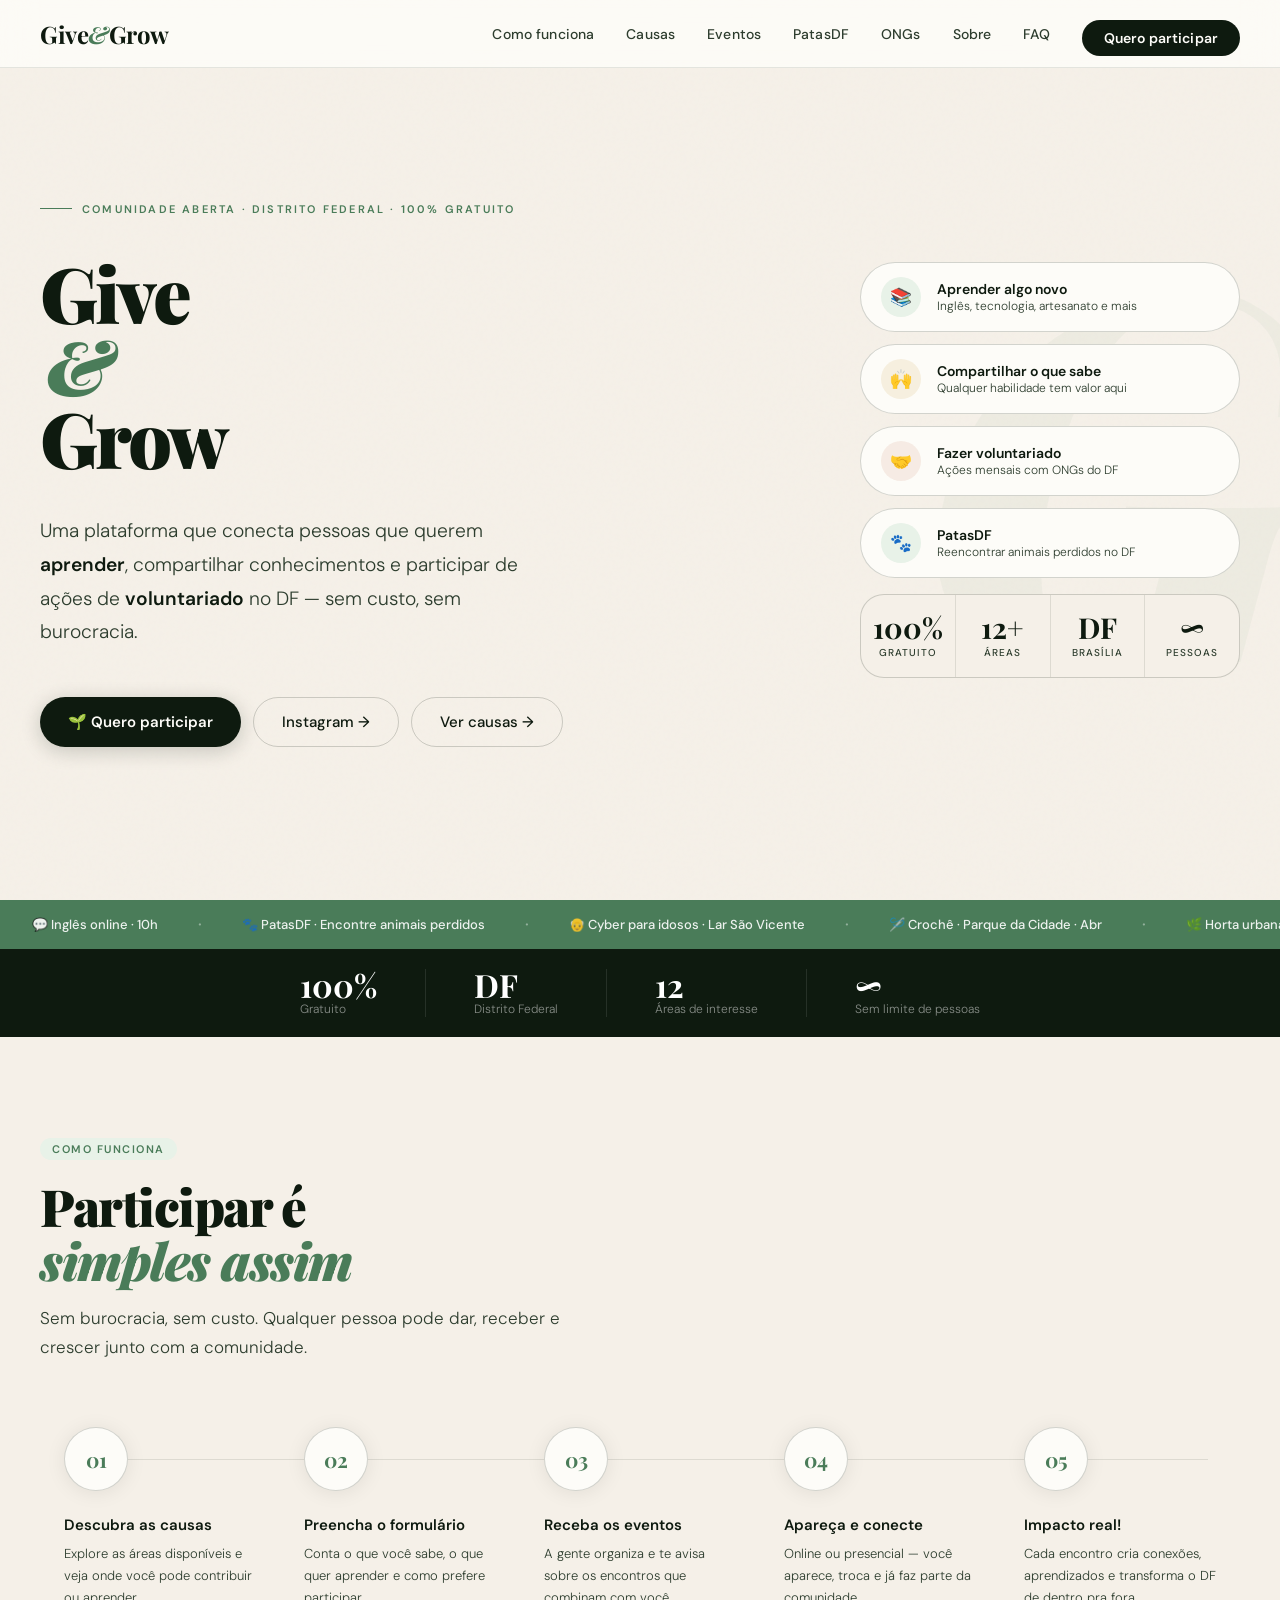
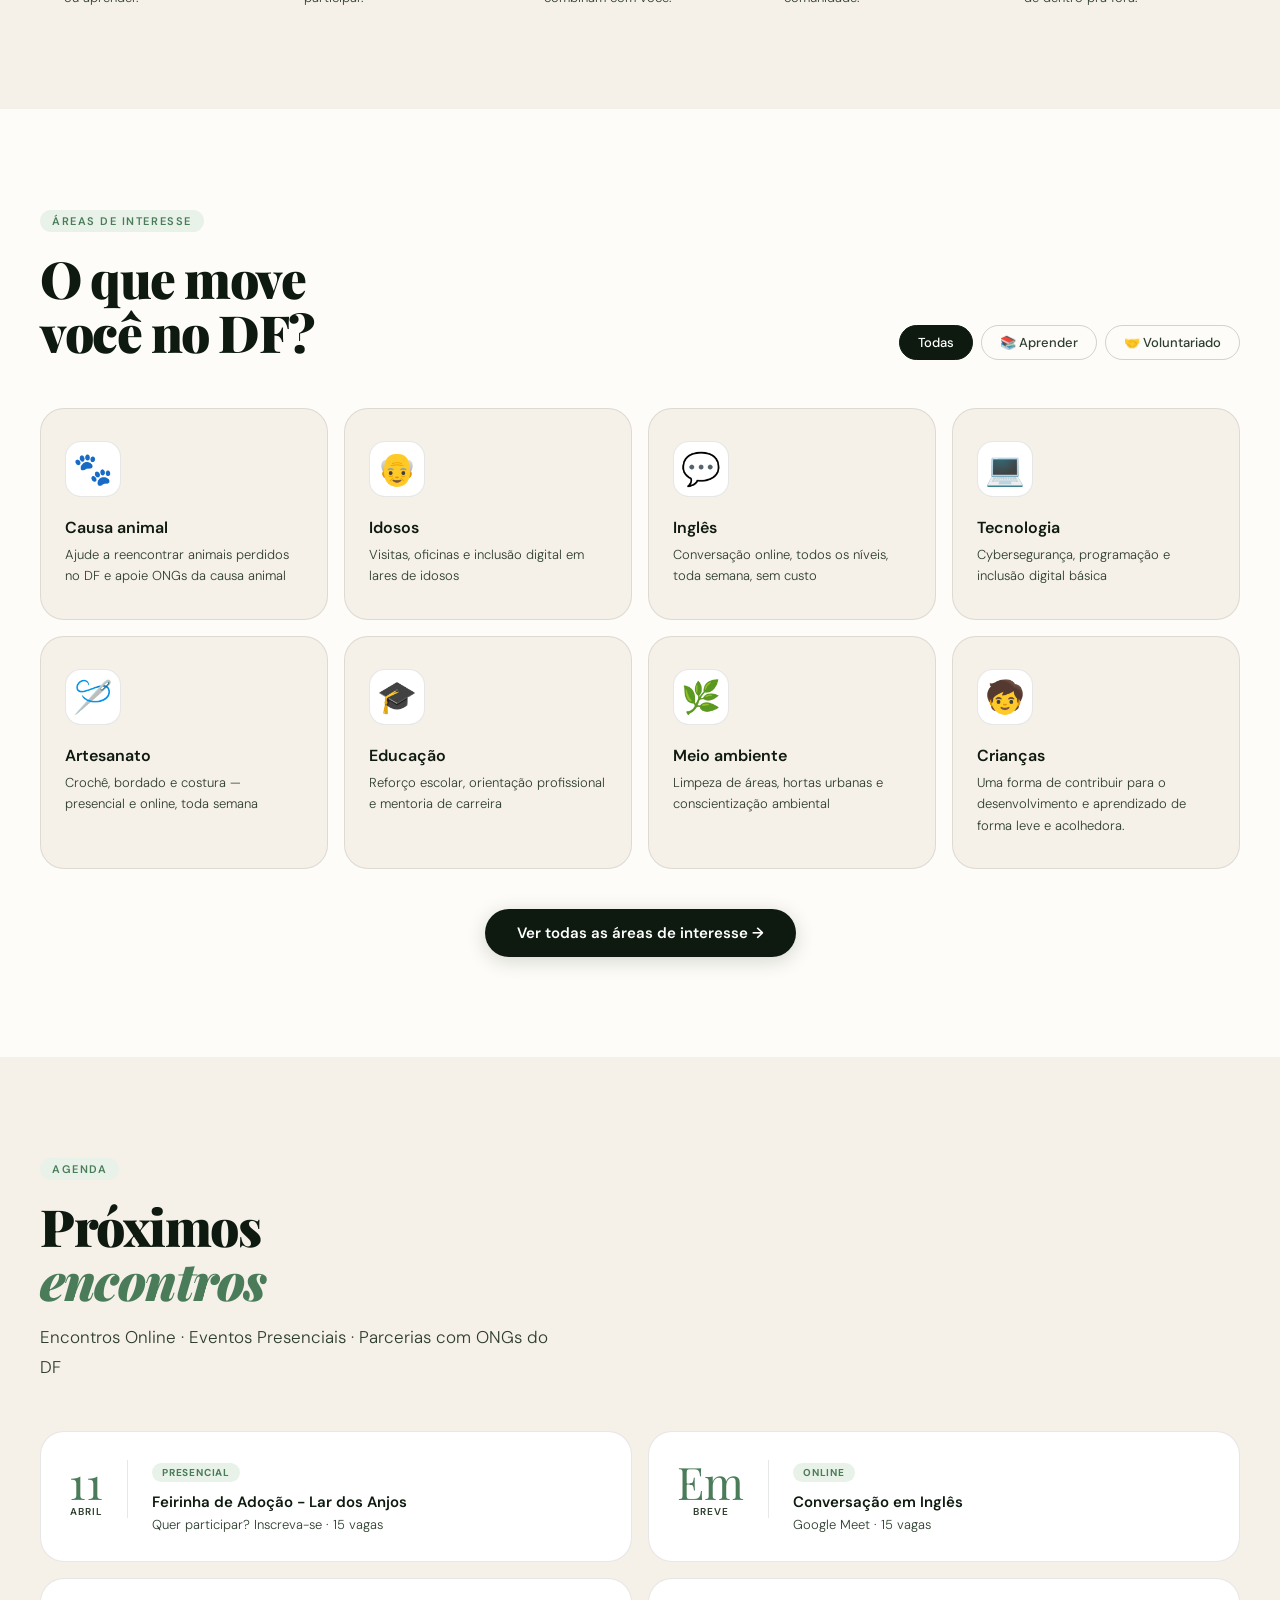
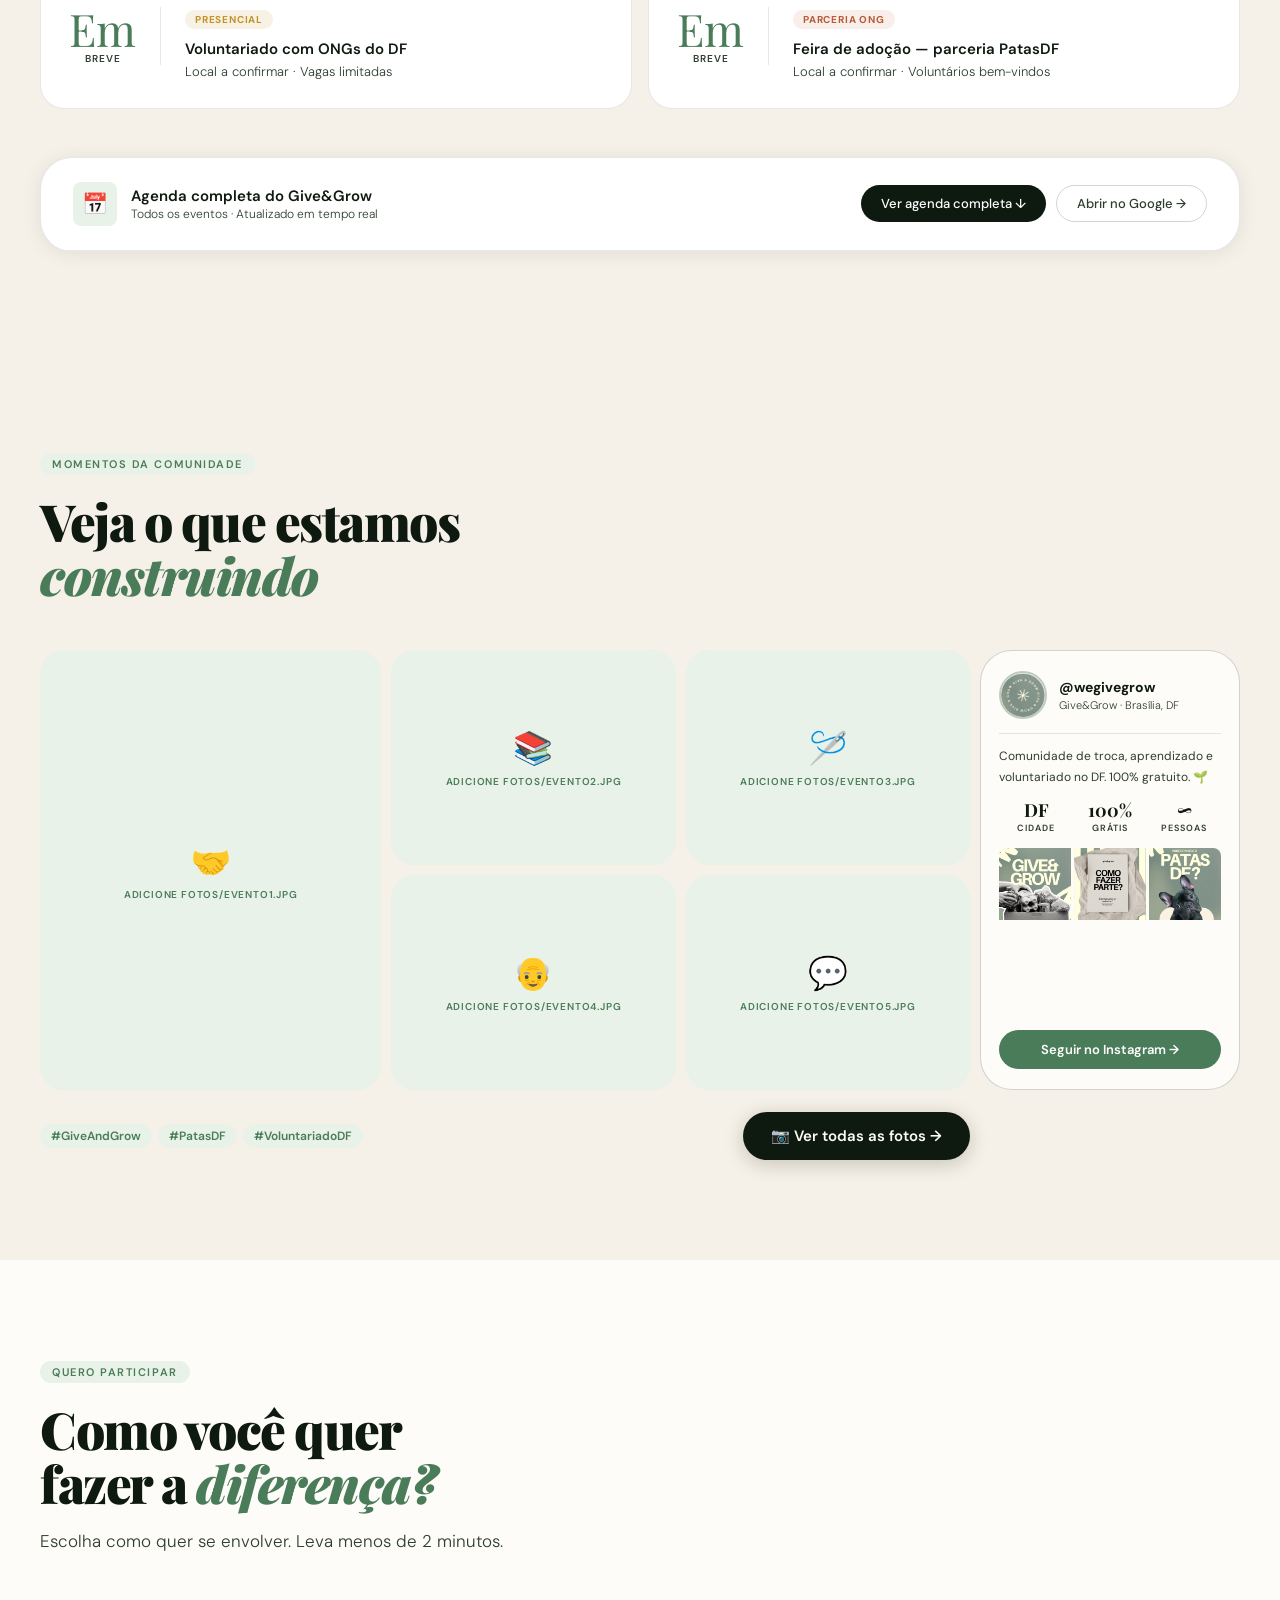
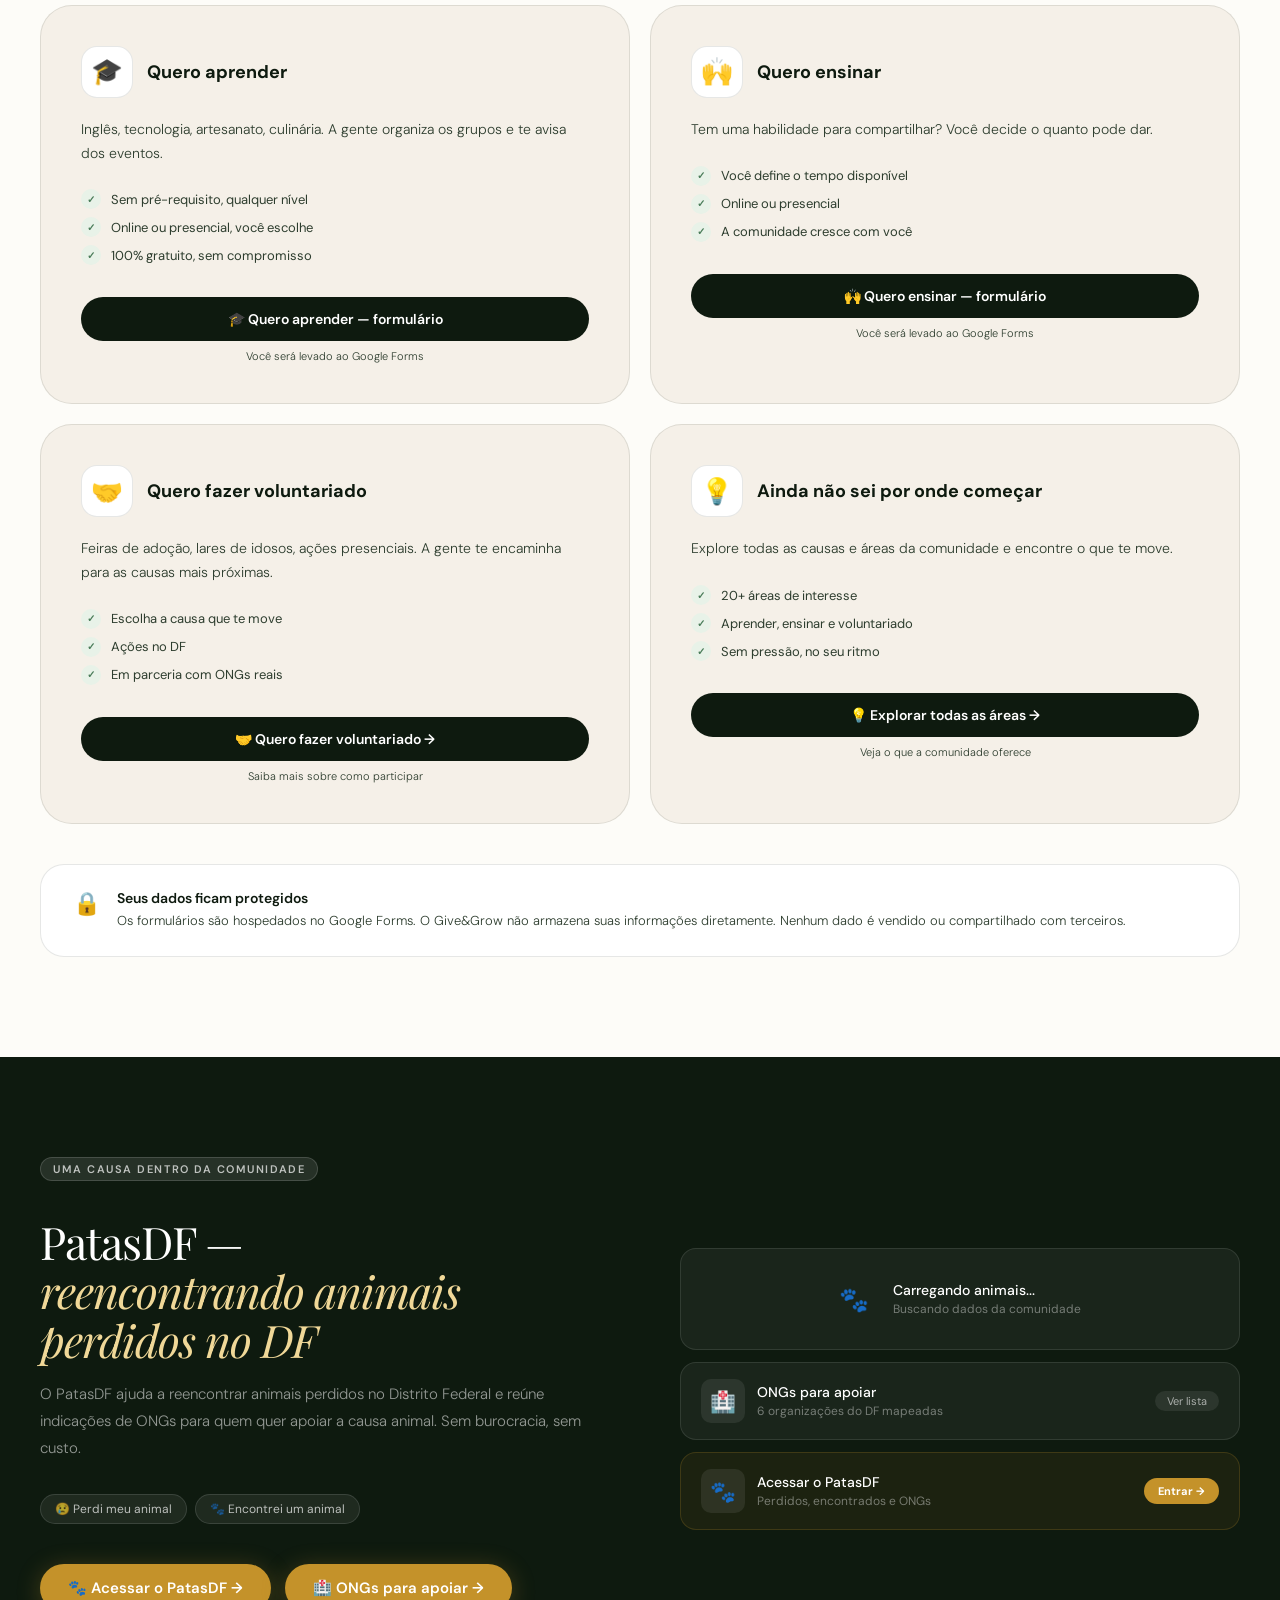
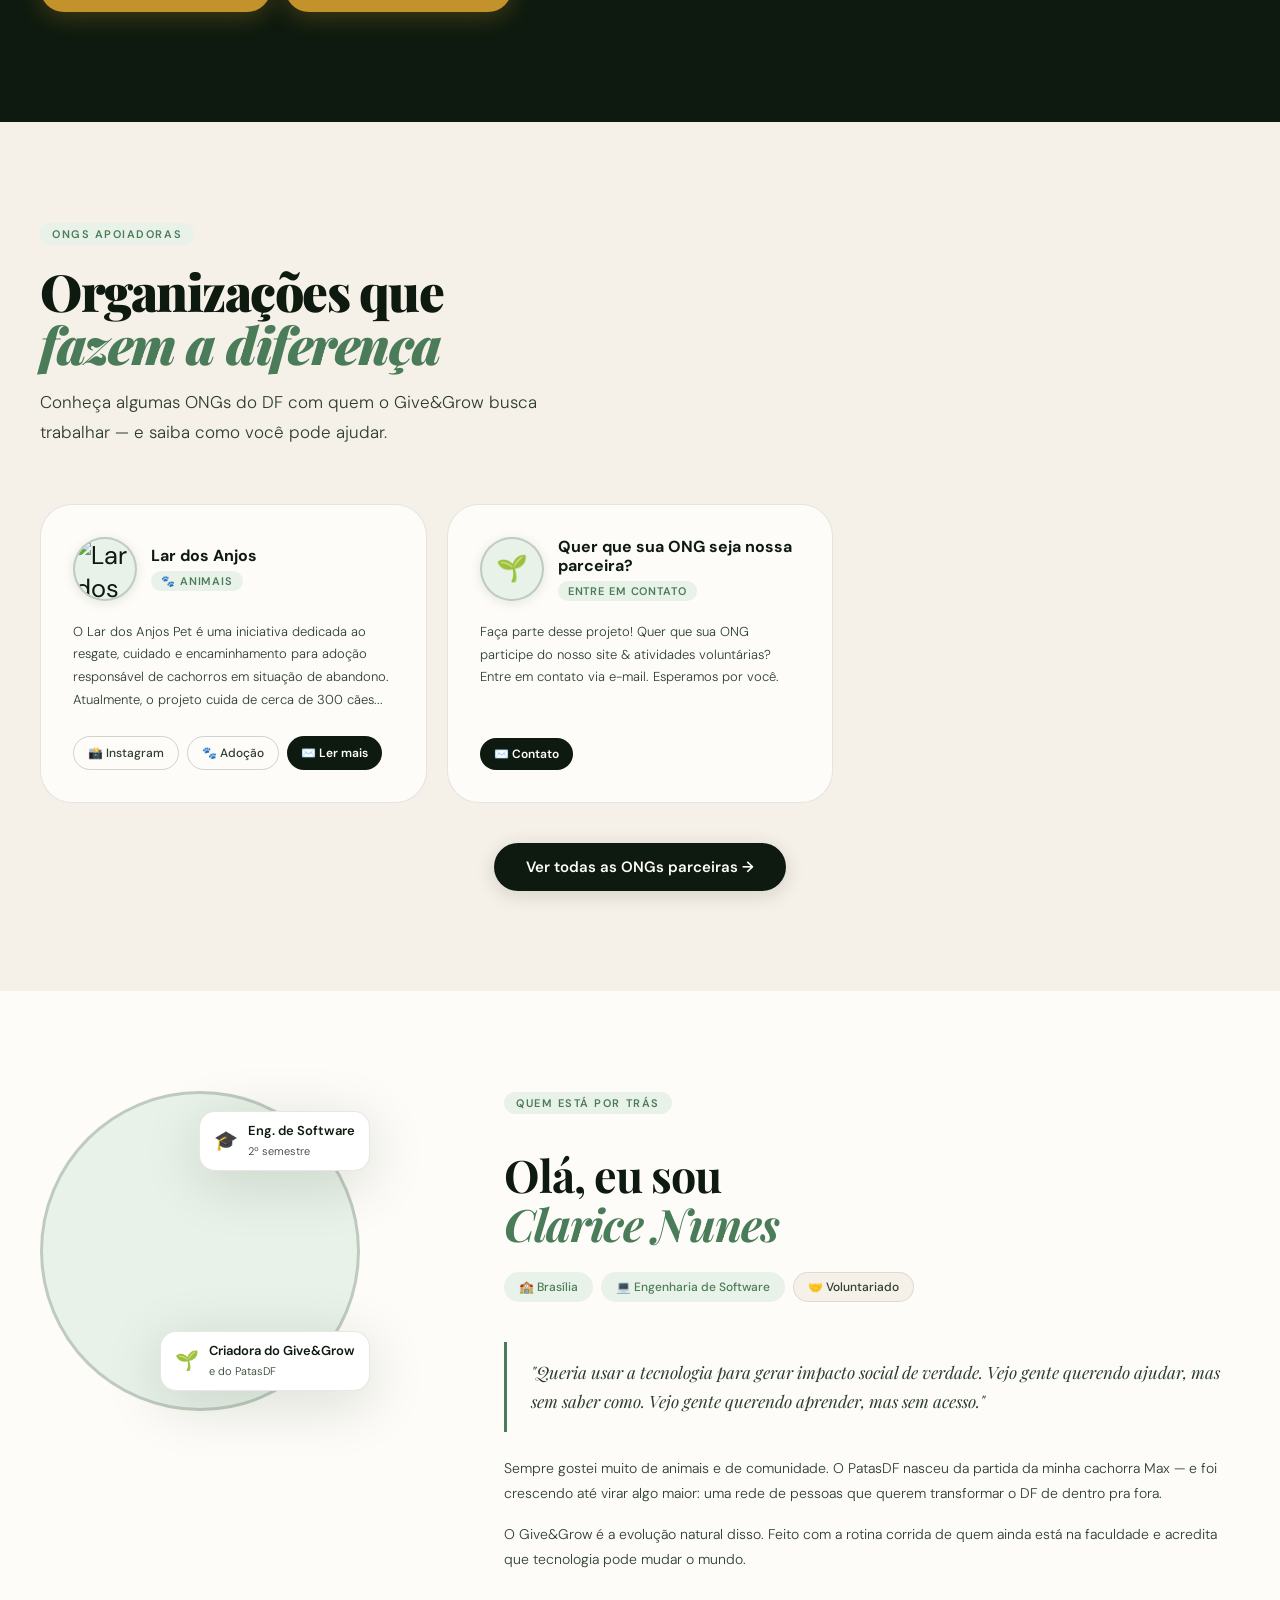
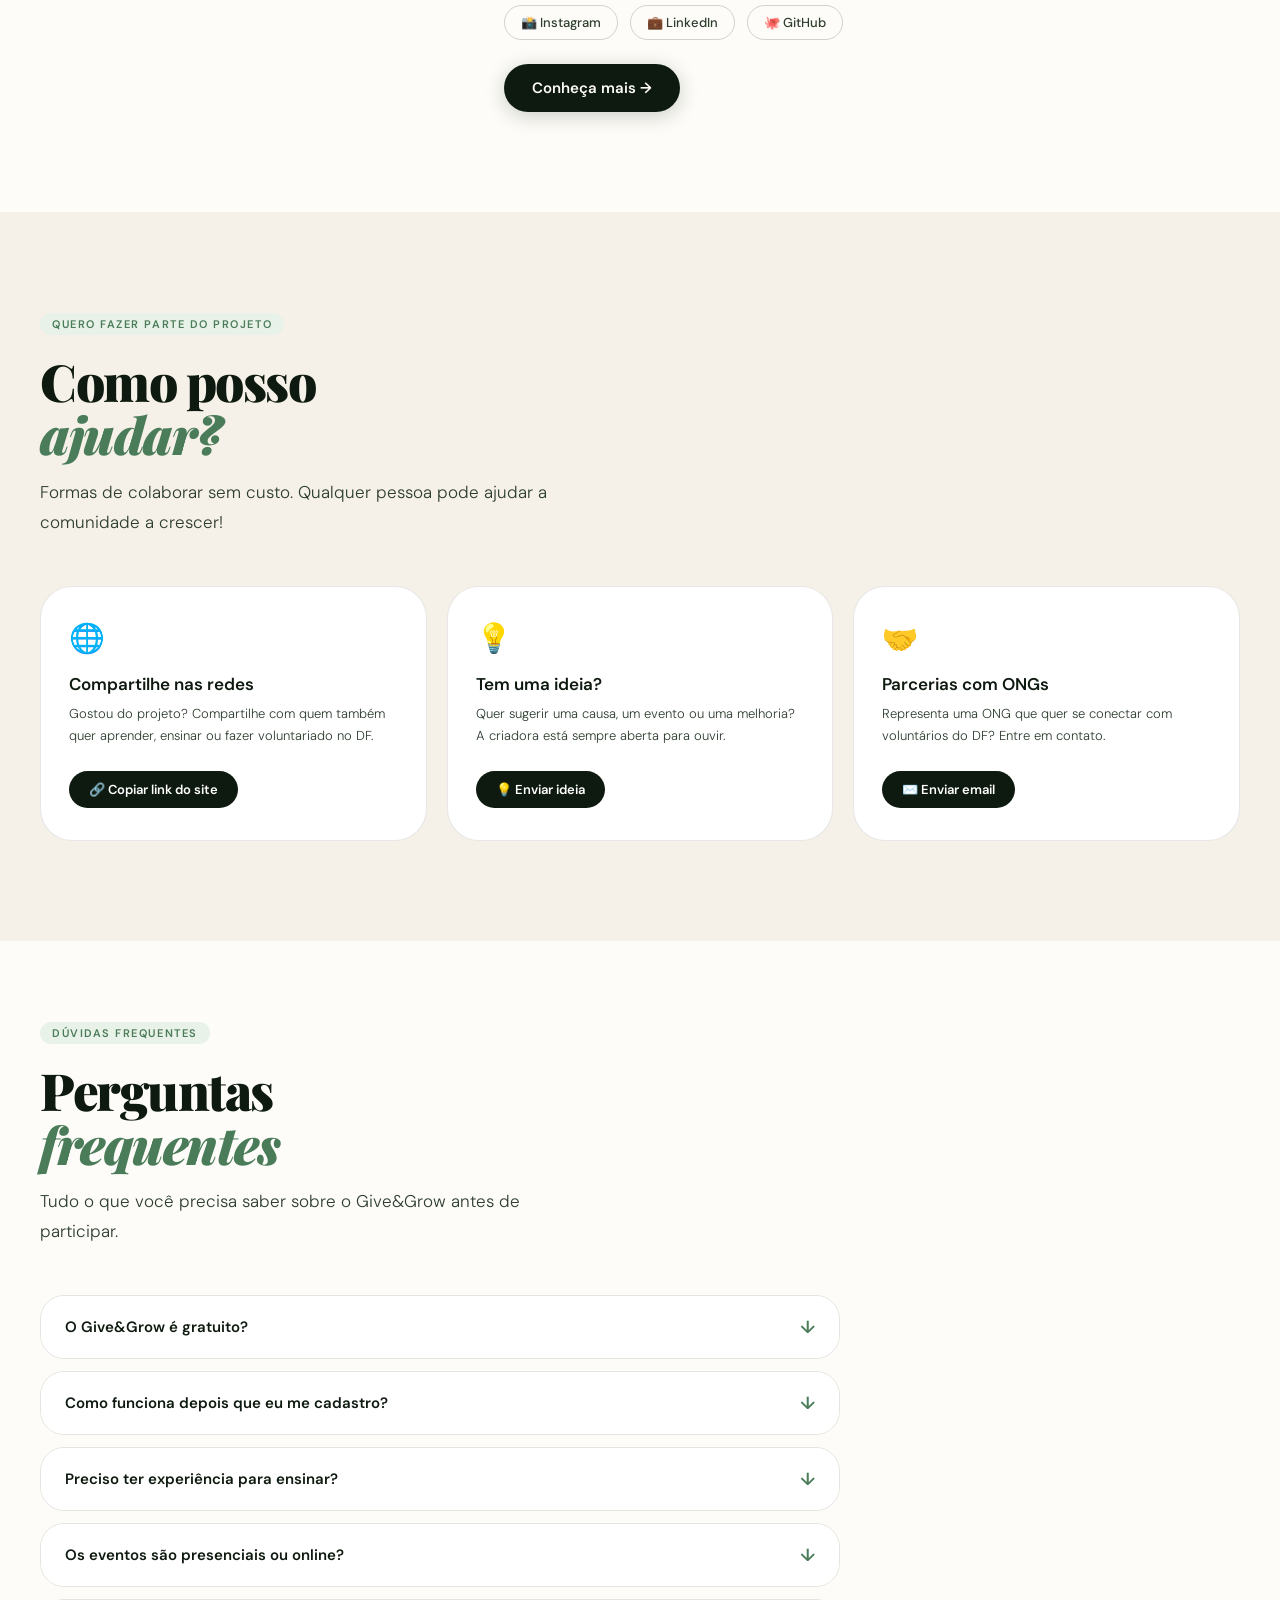
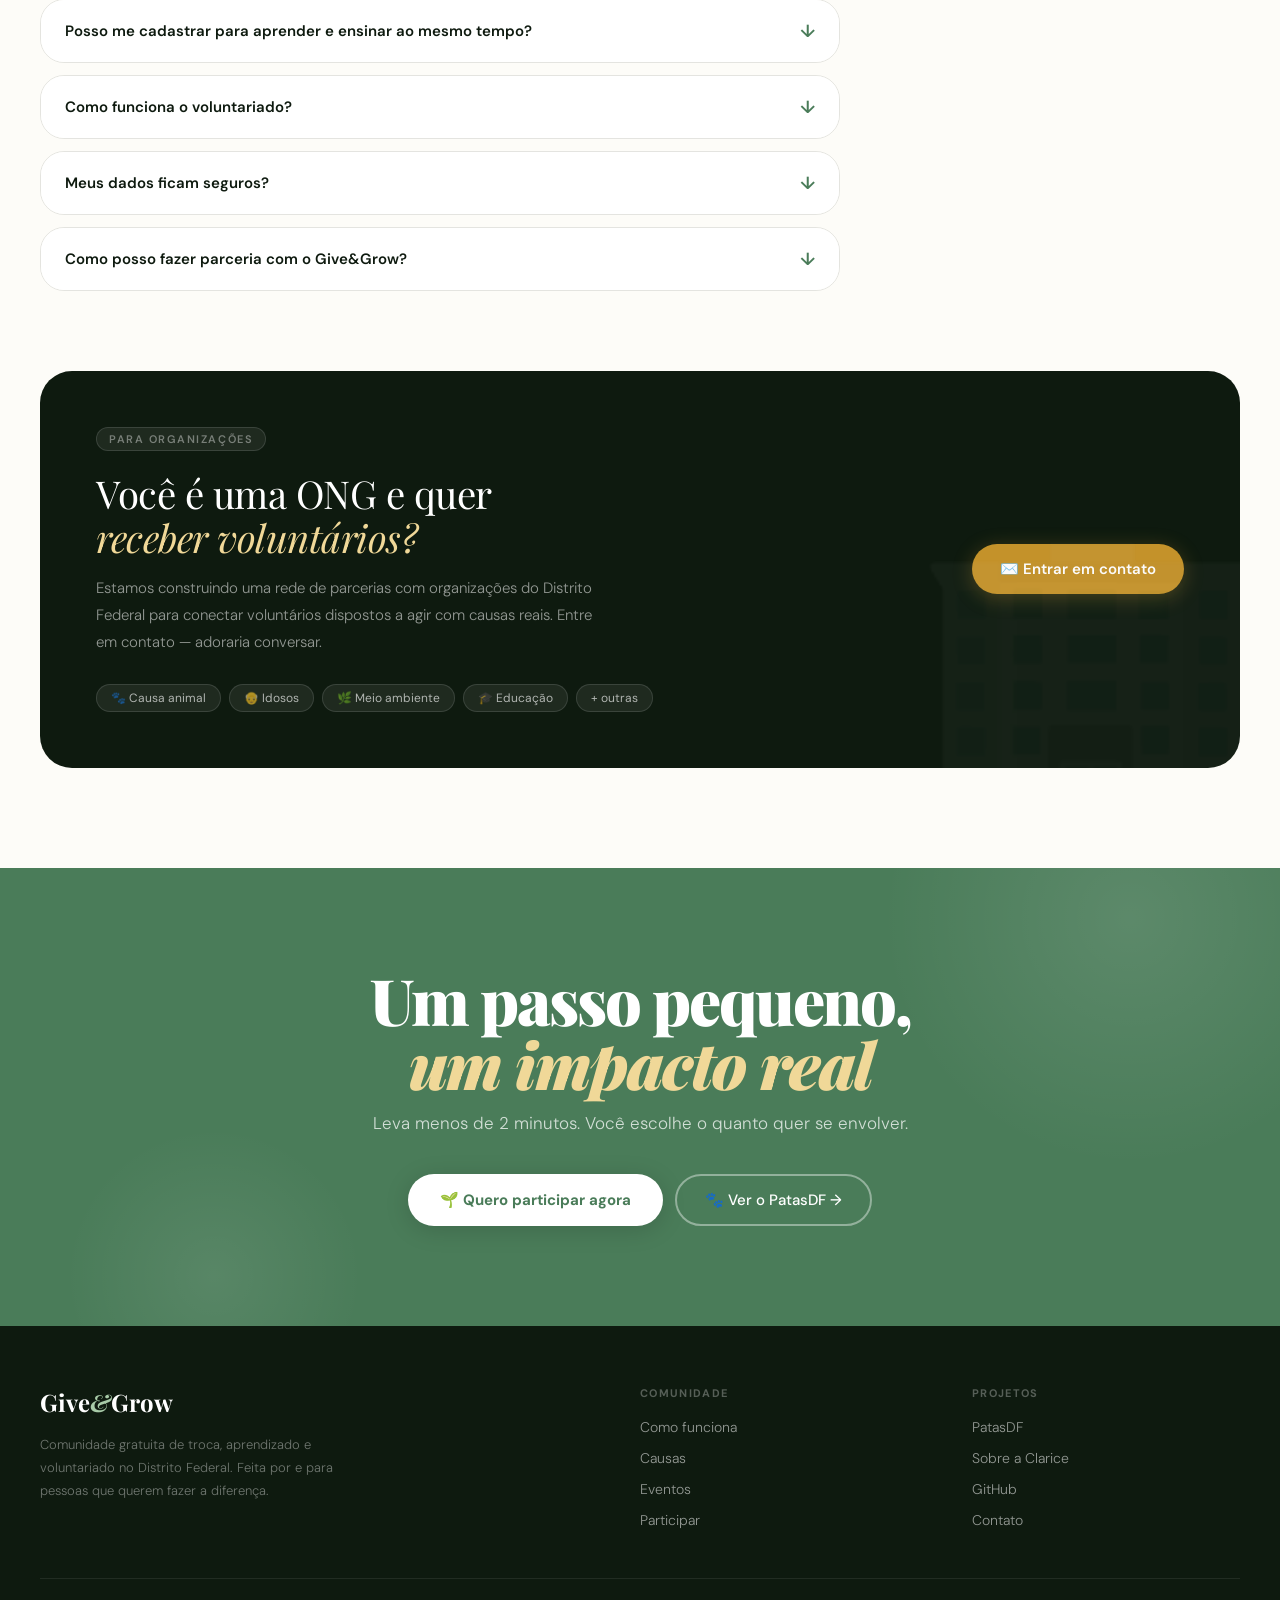
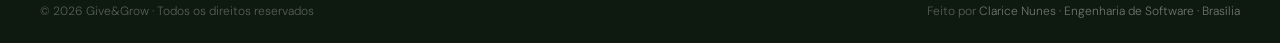
==== index.html @ 60f367e6 "Adicionando aba de fotos" ====
<!DOCTYPE html>
<html lang="pt-BR">
<head>
  <meta charset="UTF-8" />
  <meta name="viewport" content="width=device-width, initial-scale=1.0" />
  <title>Give&Grow — Comunidade de Troca, Aprendizado e Voluntariado no DF</title>
  <meta name="description" content="Comunidade gratuita que conecta pessoas que querem aprender, ensinar e fazer voluntariado no Distrito Federal." />
  <link rel="preconnect" href="https://fonts.googleapis.com" />
  <link rel="preconnect" href="https://fonts.gstatic.com" crossorigin />
  <link href="https://fonts.googleapis.com/css2?family=Playfair+Display:ital,wght@0,400;0,700;0,900;1,400;1,700&family=DM+Sans:ital,opsz,wght@0,9..40,300;0,9..40,400;0,9..40,500;0,9..40,600;1,9..40,300&display=swap" rel="stylesheet" />
  <style>
    *, *::before, *::after { box-sizing: border-box; margin: 0; padding: 0; }

    :root {
      --ink: #0e1a0f;
      --ink-soft: #2d3d2e;
      --sage: #4a7c59;
      --sage-mid: #6a9e7a;
      --sage-light: #a8cba8;
      --sage-pale: #e8f2e8;
      --cream: #f5f0e8;
      --cream-warm: #ede7d9;
      --gold: #c4922a;
      --gold-light: #f0d898;
      --rust: #b85c38;
      --white: #fdfcf8;
      --border: rgba(14,26,15,0.1);
      --border-dark: rgba(14,26,15,0.18);
      --shadow: 0 2px 20px rgba(14,26,15,0.08);
      --shadow-lg: 0 12px 60px rgba(14,26,15,0.14);
      --r-sm: 8px;
      --r-md: 16px;
      --r-lg: 24px;
      --r-xl: 32px;
    }

    html { scroll-behavior: smooth; -webkit-font-smoothing: antialiased; }
    body { font-family: 'DM Sans', sans-serif; background: var(--white); color: var(--ink); overflow-x: hidden; font-weight: 400; }
    body.modal-open { overflow: hidden; position: fixed; width: 100%; }

    /* ── NAVBAR ── */
    .navbar {
      position: fixed; top: 0; left: 0; right: 0; z-index: 100;
      padding: 0 2rem; height: 68px;
      display: flex; align-items: center;
      background: rgba(253,252,248,0.88); backdrop-filter: blur(16px);
      border-bottom: 1px solid var(--border); transition: all 0.3s;
    }
    .navbar.scrolled { height: 58px; box-shadow: 0 2px 24px rgba(14,26,15,0.08); }
    .nav-inner { max-width: 1200px; margin: 0 auto; width: 100%; display: flex; align-items: center; justify-content: space-between; }
    .logo { font-family: 'Playfair Display', serif; font-size: 1.5rem; font-weight: 700; color: var(--ink); text-decoration: none; letter-spacing: -0.5px; }
    .logo em { color: var(--sage); font-style: italic; }
    .nav-links { display: flex; align-items: center; gap: 2rem; list-style: none; }
    .nav-links a { color: var(--ink-soft); text-decoration: none; font-size: 14px; font-weight: 500; letter-spacing: 0.01em; transition: color 0.2s; }
    .nav-links a:hover { color: var(--sage); }
    .nav-cta { background: var(--ink) !important; color: var(--white) !important; padding: 9px 22px !important; border-radius: 100px !important; font-weight: 600 !important; transition: background 0.2s, transform 0.15s !important; }
    .nav-cta:hover { background: var(--sage) !important; transform: translateY(-1px); }
    .hamburger { display: none; flex-direction: column; gap: 5px; cursor: pointer; }
    .hamburger span { width: 22px; height: 2px; background: var(--ink); border-radius: 2px; transition: all 0.3s; }


    .hero {
      min-height: 100vh;
      display: flex; align-items: center;
      padding: 120px 2rem 80px;
      background: var(--cream);
      position: relative; overflow: hidden;
    }

    .hero::before {
      content: '';
      position: absolute; inset: 0; z-index: 0;
      background-image: url("data:image/svg+xml,%3Csvg viewBox='0 0 256 256' xmlns='http://www.w3.org/2000/svg'%3E%3Cfilter id='noise'%3E%3CfeTurbulence type='fractalNoise' baseFrequency='0.9' numOctaves='4' stitchTiles='stitch'/%3E%3C/filter%3E%3Crect width='100%25' height='100%25' filter='url(%23noise)' opacity='0.04'/%3E%3C/svg%3E");
      opacity: 0.4; pointer-events: none;
    }

    /* Large decorative background letter */
    .hero-bg-letter {
      position: absolute; right: -2rem; top: 50%;
      transform: translateY(-50%);
      font-family: 'Playfair Display', serif;
      font-size: clamp(28rem, 40vw, 52rem);
      font-weight: 900; font-style: italic;
      color: var(--sage); opacity: 0.04;
      line-height: 1; pointer-events: none;
      user-select: none; z-index: 0;
      animation: bgLetterDrift 20s ease-in-out infinite alternate;
    }
    @keyframes bgLetterDrift {
      from { transform: translateY(-50%) translateX(0); }
      to   { transform: translateY(-52%) translateX(-20px); }
    }

    .hero-inner {
      max-width: 1200px; margin: 0 auto; width: 100%;
      position: relative; z-index: 1;
      display: grid; grid-template-columns: 1fr 380px;
      gap: 6rem; align-items: center;
    }

    .hero-eyebrow {
      display: inline-flex; align-items: center; gap: 10px;
      margin-bottom: 2.5rem;
      animation: fadeUp 0.7s ease both;
    }
    .eyebrow-line { width: 32px; height: 1.5px; background: var(--sage); }
    .eyebrow-text { font-size: 11px; font-weight: 600; letter-spacing: 0.2em; text-transform: uppercase; color: var(--sage); }

    .hero h1 {
      font-family: 'Playfair Display', serif;
      font-size: clamp(3.2rem, 6vw, 5.8rem);
      font-weight: 900;
      line-height: 0.95;
      letter-spacing: -3px;
      color: var(--ink);
      animation: fadeUp 0.7s 0.08s ease both;
      margin-bottom: 0.15em;
    }
    .hero h1 .word-give { display: block; }
    .hero h1 .word-and  { display: block; color: var(--sage); font-style: italic; padding-left: 0.08em; }
    .hero h1 .word-grow { display: block; -webkit-text-stroke: 2px var(--ink); color: transparent; }

    .hero-tagline {
      font-size: clamp(1rem, 1.6vw, 1.2rem);
      font-weight: 300; line-height: 1.75; color: var(--ink-soft);
      max-width: 480px; margin: 2.5rem 0 3rem;
      animation: fadeUp 0.7s 0.16s ease both;
    }
    .hero-tagline strong { font-weight: 600; color: var(--ink); }

    .hero-ctas {
      display: flex; gap: 12px; flex-wrap: wrap;
      animation: fadeUp 0.7s 0.24s ease both;
    }

    /* Hero right — info cards vertical stack */
    .hero-right {
      display: flex; flex-direction: column; gap: 12px;
      animation: fadeUp 0.9s 0.2s ease both;
    }

    .info-pill {
      display: flex; align-items: center; gap: 16px;
      background: var(--white); border: 1.5px solid var(--border-dark);
      border-radius: 100px;
      padding: 14px 20px;
      transition: all 0.25s cubic-bezier(0.34,1.56,0.64,1);
      text-decoration: none;
    }
    .info-pill:hover { border-color: var(--sage); transform: translateX(6px); box-shadow: var(--shadow); }
    .info-pill-icon {
      width: 40px; height: 40px; border-radius: 50%;
      display: flex; align-items: center; justify-content: center;
      font-size: 1.1rem; flex-shrink: 0;
    }
    .info-pill-icon.sage  { background: var(--sage-pale); }
    .info-pill-icon.gold  { background: rgba(196,146,42,0.12); }
    .info-pill-icon.rust  { background: rgba(184,92,56,0.1); }
    .info-pill-label { font-size: 14px; font-weight: 600; color: var(--ink); }
    .info-pill-sub   { font-size: 12px; font-weight: 300; color: var(--ink-soft); }
    .info-pill-arrow { margin-left: auto; font-size: 14px; color: var(--sage); opacity: 0; transition: opacity 0.2s, transform 0.2s; }
    .info-pill:hover .info-pill-arrow { opacity: 1; transform: translateX(4px); }

    .hero-stat-row {
      display: flex; gap: 0;
      border: 1.5px solid var(--border-dark); border-radius: var(--r-lg);
      overflow: hidden; background: var(--cream);
      animation: fadeUp 0.9s 0.3s ease both;
    }
    .hero-stat {
      flex: 1; text-align: center; padding: 18px 12px;
      border-right: 1px solid var(--border);
    }
    .hero-stat:last-child { border-right: none; }
    .hero-stat-num {
      font-family: 'Playfair Display', serif;
      font-size: 1.8rem; font-weight: 700; color: var(--ink); line-height: 1;
    }
    .hero-stat-label { font-size: 10px; text-transform: uppercase; letter-spacing: 0.1em; color: var(--ink-soft); margin-top: 4px; font-weight: 500; }

    @keyframes fadeUp { from{opacity:0;transform:translateY(28px)} to{opacity:1;transform:translateY(0)} }

    /* ── BUTTONS ── */
    .btn-primary {
      background: var(--ink); color: var(--white);
      padding: 14px 28px; border-radius: 100px;
      font-size: 15px; font-weight: 600; text-decoration: none;
      transition: background 0.2s, transform 0.15s, box-shadow 0.2s;
      box-shadow: 0 4px 20px rgba(14,26,15,0.2);
      display: inline-flex; align-items: center; gap: 8px;
    }
    .btn-primary:hover { background: var(--sage); transform: translateY(-2px); box-shadow: 0 8px 30px rgba(74,124,89,0.3); }
    .btn-secondary {
      background: transparent; color: var(--ink);
      padding: 14px 28px; border-radius: 100px;
      font-size: 15px; font-weight: 500;
      text-decoration: none; border: 1.5px solid var(--border-dark);
      transition: all 0.2s; display: inline-flex; align-items: center; gap: 8px;
    }
    .btn-secondary:hover { border-color: var(--sage); color: var(--sage); transform: translateY(-1px); }

    /* ── TICKER ── */
    .ticker { background: var(--sage); padding: 12px 0; overflow: hidden; }
    .ticker-inner { display: flex; gap: 0; animation: ticker 25s linear infinite; width: max-content; }
    @keyframes ticker { from{transform:translateX(0)} to{transform:translateX(-50%)} }
    .ticker-item { display: flex; align-items: center; gap: 10px; padding: 0 2rem; white-space: nowrap; font-size: 13px; font-weight: 500; color: rgba(255,255,255,0.9); }
    .ticker-sep { color: rgba(255,255,255,0.4); font-size: 1.2rem; margin: 0 0.5rem; }

    /* ── STATS STRIP ── */
    .stats-strip { background: var(--ink); padding: 1.25rem 2rem; display: flex; align-items: center; justify-content: center; }
    .stat-item { display: flex; align-items: center; gap: 1rem; padding: 0 3rem; border-right: 1px solid rgba(255,255,255,0.1); }
    .stat-item:last-child { border-right: none; }
    .stat-num { font-family: 'Playfair Display', serif; font-size: 2rem; font-weight: 700; color: white; line-height: 1; }
    .stat-label { font-size: 12px; color: rgba(255,255,255,0.5); font-weight: 300; }

    /* ── SECTIONS ── */
    .section { padding: 100px 2rem; }
    .container { max-width: 1200px; margin: 0 auto; }
    .label { display: inline-block; font-size: 11px; font-weight: 600; letter-spacing: 0.14em; text-transform: uppercase; color: var(--sage); background: var(--sage-pale); padding: 4px 12px; border-radius: 100px; margin-bottom: 1.25rem; }
    .display { font-family: 'Playfair Display', serif; font-size: clamp(2.2rem, 4vw, 3.6rem); font-weight: 900; line-height: 1.05; letter-spacing: -1.5px; color: var(--ink); }
    .display em { font-style: italic; color: var(--sage); }
    .lead { font-size: 17px; font-weight: 300; line-height: 1.75; color: var(--ink-soft); max-width: 520px; margin-top: 1rem; }
    .reveal { opacity: 0; transform: translateY(28px); transition: opacity 0.6s ease, transform 0.6s ease; }
    .reveal.visible { opacity: 1; transform: translateY(0); }

    /* ── HOW SECTION ── */
    .how-section { background: var(--cream); }
    .steps-row { display: flex; gap: 0; margin-top: 4rem; position: relative; }
    .steps-row::before { content: ''; position: absolute; top: 32px; left: 32px; right: 32px; height: 1px; background: var(--border); z-index: 0; }
    .step { flex: 1; padding: 0 1.5rem; position: relative; z-index: 1; }
    .step-circle { width: 64px; height: 64px; border-radius: 50%; background: var(--white); border: 1.5px solid var(--border-dark); display: flex; align-items: center; justify-content: center; font-family: 'Playfair Display', serif; font-size: 1.3rem; font-weight: 700; color: var(--sage); margin-bottom: 1.5rem; box-shadow: var(--shadow); transition: background 0.3s, color 0.3s; }
    .step:hover .step-circle { background: var(--sage); color: white; border-color: var(--sage); }
    .step h3 { font-size: 15px; font-weight: 600; margin-bottom: 0.5rem; }
    .step p { font-size: 13px; font-weight: 300; color: var(--ink-soft); line-height: 1.7; }

    /* ── CAUSAS ── */
    .causas-section { background: var(--white); }
    .causas-header { display: flex; align-items: flex-end; justify-content: space-between; margin-bottom: 3rem; flex-wrap: wrap; gap: 1.5rem; }
    .filter-pills { display: flex; gap: 8px; flex-wrap: wrap; }
    .filter-pill { padding: 8px 18px; border-radius: 100px; font-size: 13px; font-weight: 500; border: 1.5px solid var(--border-dark); background: transparent; color: var(--ink-soft); cursor: pointer; font-family: inherit; transition: all 0.2s; }
    .filter-pill.active, .filter-pill:hover { background: var(--ink); color: white; border-color: var(--ink); }
    .causas-grid { display: grid; grid-template-columns: repeat(4, 1fr); gap: 16px; }
    .causa-card { background: var(--cream); border: 1.5px solid var(--border); border-radius: var(--r-lg); padding: 2rem 1.5rem; cursor: pointer; position: relative; overflow: hidden; transition: transform 0.3s cubic-bezier(0.34, 1.56, 0.64, 1), box-shadow 0.3s, border-color 0.3s; }
    .causa-card::after { content: ''; position: absolute; bottom: 0; left: 0; right: 0; height: 3px; background: var(--sage); transform: scaleX(0); transform-origin: left; transition: transform 0.3s; }
    .causa-card:hover { transform: translateY(-6px); box-shadow: var(--shadow-lg); border-color: var(--sage-light); }
    .causa-card:hover::after { transform: scaleX(1); }
    .causa-icon { font-size: 2rem; width: 56px; height: 56px; background: white; border-radius: var(--r-md); display: flex; align-items: center; justify-content: center; margin-bottom: 1.25rem; border: 1px solid var(--border); }
    .causa-name { font-size: 16px; font-weight: 600; margin-bottom: 6px; }
    .causa-desc { font-size: 13px; font-weight: 300; color: var(--ink-soft); line-height: 1.65; }

    /* ── EVENTOS ── */
    .eventos-section { background: var(--cream); }
    .eventos-grid { display: grid; grid-template-columns: 1fr 1fr; gap: 16px; margin-top: 3rem; }
    .evento-card { background: white; border: 1.5px solid var(--border); border-radius: var(--r-lg); padding: 1.75rem; display: flex; gap: 1.5rem; align-items: flex-start; transition: transform 0.25s, box-shadow 0.25s, border-color 0.25s; }
    .evento-card:hover { transform: translateY(-4px); box-shadow: var(--shadow-lg); border-color: var(--sage-light); }
    .ev-date { min-width: 56px; text-align: center; padding-right: 1.5rem; border-right: 1px solid var(--border); }
    .ev-day { font-family: 'Playfair Display', serif; font-size: 2.8rem; font-weight: 400; line-height: 1; color: var(--sage); }
    .ev-month { font-size: 10px; text-transform: uppercase; letter-spacing: 0.1em; color: var(--ink-soft); font-weight: 600; }
    .ev-content { flex: 1; }
    .ev-tag { display: inline-block; font-size: 10px; font-weight: 700; letter-spacing: 0.08em; text-transform: uppercase; padding: 3px 10px; border-radius: 100px; margin-bottom: 10px; }
    .ev-online { background: var(--sage-pale); color: var(--sage); }
    .ev-presencial { background: rgba(196,146,42,0.12); color: var(--gold); }
    .ev-parceria { background: rgba(184,92,56,0.1); color: var(--rust); }
    .ev-name { font-size: 15px; font-weight: 600; color: var(--ink); margin-bottom: 4px; }
    .ev-info { font-size: 13px; font-weight: 300; color: var(--ink-soft); }
    .cal-block { margin-top: 3rem; border: 1.5px solid var(--border); border-radius: var(--r-xl); overflow: hidden; background: white; box-shadow: var(--shadow); }
    .cal-header { display: flex; align-items: center; justify-content: space-between; padding: 1.5rem 2rem; border-bottom: 1px solid var(--border); flex-wrap: wrap; gap: 1rem; }
    .cal-header-left { display: flex; align-items: center; gap: 14px; }
    .cal-icon { width: 44px; height: 44px; background: var(--sage-pale); border-radius: var(--r-sm); display: flex; align-items: center; justify-content: center; font-size: 1.3rem; }
    .cal-title { font-size: 15px; font-weight: 600; }
    .cal-sub { font-size: 12px; font-weight: 300; color: var(--ink-soft); }
    .cal-actions { display: flex; gap: 10px; }
    .cal-btn { padding: 9px 20px; border-radius: 100px; font-size: 13px; font-weight: 500; cursor: pointer; font-family: inherit; transition: all 0.2s; border: none; background: var(--ink); color: white; }
    .cal-btn-outline { background: transparent; color: var(--ink-soft); text-decoration: none; padding: 9px 20px; border-radius: 100px; font-size: 13px; font-weight: 500; border: 1.5px solid var(--border-dark); transition: all 0.2s; display: inline-flex; align-items: center; }
    .cal-btn-outline:hover { border-color: var(--sage); color: var(--sage); }

    /* ── PARTICIPAR ── */
    .participar-section { background: var(--white); }
    .participar-grid { display: grid; grid-template-columns: repeat(2, 1fr); gap: 20px; margin-top: 3rem; }
    .part-card { background: var(--cream); border: 1.5px solid var(--border); border-radius: var(--r-xl); padding: 2.5rem; position: relative; overflow: hidden; transition: transform 0.3s, box-shadow 0.3s; }
    .part-card:hover { transform: translateY(-4px); box-shadow: var(--shadow-lg); }
    .part-card-top { display: flex; align-items: center; gap: 14px; margin-bottom: 1.25rem; }
    .part-icon { width: 52px; height: 52px; background: white; border-radius: var(--r-md); display: flex; align-items: center; justify-content: center; font-size: 1.6rem; flex-shrink: 0; border: 1px solid var(--border); }
    .part-title { font-size: 18px; font-weight: 700; }
    .part-desc { font-size: 14px; font-weight: 300; color: var(--ink-soft); line-height: 1.7; margin-bottom: 1.5rem; }
    .part-checks { list-style: none; margin-bottom: 2rem; display: flex; flex-direction: column; gap: 8px; }
    .part-checks li { display: flex; align-items: center; gap: 10px; font-size: 13px; font-weight: 400; color: var(--ink-soft); }
    .check-icon { width: 20px; height: 20px; border-radius: 50%; background: var(--sage-pale); display: flex; align-items: center; justify-content: center; font-size: 10px; color: var(--sage); flex-shrink: 0; font-weight: 700; }
    .part-btn { display: block; text-align: center; width: 100%; background: var(--ink); color: white; padding: 13px 20px; border-radius: 100px; font-size: 14px; font-weight: 600; text-decoration: none; border: none; cursor: pointer; font-family: 'DM Sans', sans-serif; transition: background 0.2s, transform 0.15s; box-sizing: border-box; }
    .part-btn:hover { background: var(--sage); transform: translateY(-1px); }
    .part-note { text-align: center; font-size: 11px; color: var(--ink-soft); margin-top: 8px; font-weight: 300; }

    /* ── PATAS SECTION ── */
    .patas-section { background: var(--ink); }
    .patas-inner { display: grid; grid-template-columns: 1fr 1fr; gap: 5rem; align-items: center; }
    .patas-label { color: rgba(255,255,255,0.7); background: rgba(255,255,255,0.1); border: 1px solid rgba(255,255,255,0.15); }
    .patas-title { font-family: 'Playfair Display', serif; font-size: clamp(2rem, 3.5vw, 3rem); font-weight: 400; line-height: 1.1; letter-spacing: -1px; color: white; margin: 1rem 0; }
    .patas-title em { font-style: italic; color: var(--gold-light); }
    .patas-desc { font-size: 15px; font-weight: 300; line-height: 1.8; color: rgba(255,255,255,0.55); margin-bottom: 2rem; }
    .patas-pills { display: flex; flex-wrap: wrap; gap: 8px; margin-bottom: 2.5rem; }
    .patas-pill { background: rgba(255,255,255,0.07); border: 1px solid rgba(255,255,255,0.12); color: rgba(255,255,255,0.7); font-size: 12px; padding: 6px 14px; border-radius: 100px; }
    .patas-cards { display: flex; flex-direction: column; gap: 12px; }
    .patas-mini { background: rgba(255,255,255,0.05); border: 1px solid rgba(255,255,255,0.1); border-radius: var(--r-md); padding: 1rem 1.25rem; display: flex; align-items: center; gap: 12px; transition: background 0.2s; }
    .patas-mini:hover { background: rgba(255,255,255,0.09); }
    .pm-icon { width: 44px; height: 44px; background: rgba(255,255,255,0.08); border-radius: 10px; display: flex; align-items: center; justify-content: center; font-size: 1.3rem; flex-shrink: 0; }
    .pm-name { font-size: 14px; font-weight: 500; color: white; }
    .pm-sub { font-size: 12px; color: rgba(255,255,255,0.4); margin-top: 2px; }
    .pm-badge { margin-left: auto; background: rgba(255,255,255,0.08); color: rgba(255,255,255,0.6); font-size: 11px; padding: 3px 12px; border-radius: 100px; white-space: nowrap; }
    .btn-gold-outline { display: inline-flex; align-items: center; gap: 8px; background: var(--gold); color: white; padding: 14px 28px; border-radius: 100px; font-size: 15px; font-weight: 600; text-decoration: none; transition: all 0.2s; box-shadow: 0 4px 24px rgba(196,146,42,0.3); margin-right: 10px; margin-bottom: 10px; }
    .btn-gold-outline:hover { transform: translateY(-2px); box-shadow: 0 8px 32px rgba(196,146,42,0.4); }

    /* ── ONGs APOIADORAS ── */
    .ongs-apoiadoras { padding: 100px 2rem; background: var(--cream); }
    .ongs-apoiadoras-inner { max-width: 1200px; margin: 0 auto; }
    .apoiadoras-header { display: flex; align-items: flex-end; justify-content: space-between; flex-wrap: wrap; gap: 1.5rem; margin-bottom: 3.5rem; }
    .apoiadoras-header-left { max-width: 520px; }
    .apoiadoras-grid { display: grid; grid-template-columns: repeat(3, 1fr); gap: 20px; margin-bottom: 2.5rem; }

    .apoiadora-card {
      background: var(--white); border: 1.5px solid var(--border);
      border-radius: var(--r-xl); padding: 2rem;
      display: flex; flex-direction: column;
      transition: transform 0.3s cubic-bezier(0.34,1.56,0.64,1), box-shadow 0.3s, border-color 0.3s;
      opacity: 0; transform: translateY(28px);
    }
    .apoiadora-card.visible { opacity: 1; transform: translateY(0); }
    .apoiadora-card:hover { transform: translateY(-6px) !important; box-shadow: var(--shadow-lg); border-color: var(--sage-light); }
    .apoiadora-top { display: flex; align-items: center; gap: 14px; margin-bottom: 1.25rem; }
    .apoiadora-avatar { width: 64px; height: 64px; border-radius: 50%; border: 2.5px solid var(--border-dark); background: var(--sage-pale); overflow: hidden; flex-shrink: 0; display: flex; align-items: center; justify-content: center; font-size: 1.6rem; box-shadow: 0 2px 12px rgba(14,26,15,0.1); }
    .apoiadora-avatar img { width: 100%; height: 100%; object-fit: cover; }
    .apoiadora-info { flex: 1; min-width: 0; }
    .apoiadora-name { font-size: 16px; font-weight: 700; color: var(--ink); margin-bottom: 4px; line-height: 1.2; }
    .apoiadora-cat { display: inline-flex; align-items: center; gap: 4px; font-size: 11px; font-weight: 600; letter-spacing: 0.08em; text-transform: uppercase; color: var(--sage); background: var(--sage-pale); padding: 3px 10px; border-radius: 100px; }
    .apoiadora-desc { font-size: 13px; font-weight: 300; color: var(--ink-soft); line-height: 1.75; flex: 1; margin-bottom: 1.5rem; }
    .apoiadora-actions { display: flex; gap: 8px; flex-wrap: wrap; }

    .btn-ig-sm { display: inline-flex; align-items: center; gap: 5px; background: transparent; color: var(--ink-soft); border: 1.5px solid var(--border-dark); padding: 8px 14px; border-radius: 100px; font-size: 12px; font-weight: 500; font-family: 'DM Sans', sans-serif; text-decoration: none; transition: all 0.2s; }
    .btn-ig-sm:hover { border-color: var(--sage); color: var(--sage); background: var(--sage-pale); }
    .btn-contact-sm { display: inline-flex; align-items: center; gap: 5px; background: var(--ink); color: white; border: none; padding: 8px 14px; border-radius: 100px; font-size: 12px; font-weight: 600; font-family: 'DM Sans', sans-serif; text-decoration: none; transition: all 0.2s; cursor: pointer; }
    .btn-contact-sm:hover { background: var(--sage); transform: translateY(-1px); }

    .apoiadoras-footer { display: flex; justify-content: center; margin-top: 1rem; }
    .btn-ver-mais { display: inline-flex; align-items: center; gap: 8px; background: var(--ink); color: var(--white); padding: 14px 32px; border-radius: 100px; font-size: 15px; font-weight: 600; font-family: 'DM Sans', sans-serif; text-decoration: none; white-space: nowrap; transition: all 0.2s; box-shadow: 0 4px 20px rgba(14,26,15,0.14); }
    .btn-ver-mais:hover { background: var(--sage); transform: translateY(-2px); box-shadow: 0 8px 30px rgba(74,124,89,0.28); }

    /* ── ONG MODAL ── */
    .ong-modal-overlay {
      position: fixed; inset: 0; z-index: 9500;
      background: rgba(14,26,15,0.6); backdrop-filter: blur(10px);
      display: flex; align-items: center; justify-content: center; padding: 1rem;
      opacity: 0; pointer-events: none; transition: opacity 0.25s ease;
    }
    .ong-modal-overlay.open { opacity: 1; pointer-events: all; }
    .ong-modal-box {
      background: var(--white); border-radius: var(--r-xl);
      max-width: 560px; width: 100%;
      max-height: 90dvh; overflow-y: auto;
      box-shadow: 0 32px 96px rgba(14,26,15,0.22);
      transform: translateY(28px) scale(0.97);
      transition: transform 0.35s cubic-bezier(0.34,1.56,0.64,1);
    }
    .ong-modal-overlay.open .ong-modal-box { transform: translateY(0) scale(1); }
    .ong-modal-header {
      position: sticky; top: 0; background: var(--white); z-index: 1;
      padding: 1.75rem 2rem 1.5rem;
      border-bottom: 1px solid var(--border);
      display: flex; align-items: flex-start; justify-content: space-between; gap: 1rem;
      border-radius: var(--r-xl) var(--r-xl) 0 0;
    }
    .ong-modal-header-left { display: flex; align-items: center; gap: 14px; }
    .ong-modal-avatar { width: 56px; height: 56px; border-radius: 50%; border: 2px solid var(--border-dark); background: var(--sage-pale); overflow: hidden; display: flex; align-items: center; justify-content: center; font-size: 1.4rem; flex-shrink: 0; }
    .ong-modal-avatar img { width: 100%; height: 100%; object-fit: cover; }
    .ong-modal-name { font-family: 'Playfair Display', serif; font-size: 1.2rem; font-weight: 700; color: var(--ink); letter-spacing: -0.5px; }
    .ong-modal-cat { font-size: 12px; font-weight: 300; color: var(--ink-soft); margin-top: 3px; }
    .ong-modal-close { width: 34px; height: 34px; border-radius: 50%; border: 1.5px solid var(--border-dark); background: transparent; cursor: pointer; font-size: 15px; color: var(--ink-soft); transition: all 0.2s; display: flex; align-items: center; justify-content: center; flex-shrink: 0; }
    .ong-modal-close:hover { background: var(--cream); border-color: var(--ink); }
    .ong-modal-body { padding: 1.75rem 2rem; }
    .ong-modal-full-desc { font-size: 15px; font-weight: 300; color: var(--ink-soft); line-height: 1.85; margin-bottom: 2rem; }
    .ong-modal-actions { display: flex; gap: 10px; flex-wrap: wrap; }
    .btn-modal-ig { display: inline-flex; align-items: center; gap: 7px; background: transparent; color: var(--ink-soft); border: 1.5px solid var(--border-dark); padding: 12px 20px; border-radius: 100px; font-size: 14px; font-weight: 500; font-family: 'DM Sans', sans-serif; text-decoration: none; transition: all 0.2s; }
    .btn-modal-ig:hover { border-color: var(--sage); color: var(--sage); background: var(--sage-pale); }
    .btn-modal-vol { display: inline-flex; align-items: center; gap: 7px; background: var(--sage); color: white; border: none; padding: 12px 24px; border-radius: 100px; font-size: 14px; font-weight: 600; font-family: 'DM Sans', sans-serif; text-decoration: none; transition: all 0.2s; cursor: pointer; }
    .btn-modal-vol:hover { background: var(--ink); transform: translateY(-1px); }

    /* ── SOBRE CRIADORA ── */
    .criadora-section { background: var(--white); }
    .criadora-inner { display: grid; grid-template-columns: 400px 1fr; gap: 4rem; align-items: start; }
    .criadora-img-wrap { position: relative; width: fit-content; }
    .criadora-circle { width: 320px; height: 320px; border-radius: 50%; background: var(--sage-pale); overflow: hidden; border: 3px solid var(--border-dark); display: flex; align-items: center; justify-content: center; font-size: 5rem; }
    .criadora-circle img { width: 100%; height: 100%; object-fit: cover; }
    .criadora-badge { position: absolute; background: white; border: 1.5px solid var(--border); border-radius: var(--r-md); padding: 10px 14px; display: flex; align-items: center; gap: 10px; box-shadow: var(--shadow-lg); }
    .cb1 { bottom: 20px; right: -10px; }
    .cb2 { top: 20px; right: -10px; }
    .cb-emoji { font-size: 1.2rem; }
    .cb-text strong { font-size: 13px; font-weight: 600; display: block; }
    .cb-text span { font-size: 11px; color: var(--ink-soft); font-weight: 300; }
    .criadora-text h2 { font-family: 'Playfair Display', serif; font-size: clamp(2rem, 3.5vw, 3rem); font-weight: 700; letter-spacing: -1px; line-height: 1.1; margin: 1rem 0 1.5rem; }
    .criadora-text h2 em { color: var(--sage); font-style: italic; }
    .criadora-chips { display: flex; gap: 8px; flex-wrap: wrap; margin-bottom: 2rem; }
    .chip { padding: 6px 14px; border-radius: 100px; font-size: 12px; font-weight: 500; background: var(--cream); border: 1.5px solid var(--border); color: var(--ink-soft); }
    .chip-sage { background: var(--sage-pale); color: var(--sage); border-color: transparent; }
    .quote-block { border-left: 3px solid var(--sage); padding: 1rem 0 1rem 1.5rem; margin-bottom: 1.5rem; }
    .quote-block p { font-family: 'Playfair Display', serif; font-size: 17px; font-weight: 400; font-style: italic; line-height: 1.7; color: var(--ink-soft); }
    .bio-text { font-size: 14px; font-weight: 300; line-height: 1.8; color: var(--ink-soft); margin-bottom: 1rem; }
    .criadora-social { display: flex; gap: 12px; flex-wrap: wrap; margin-top: 2rem; }
    .social-link { display: inline-flex; align-items: center; gap: 6px; padding: 8px 16px; border-radius: 100px; font-size: 13px; font-weight: 500; text-decoration: none; border: 1.5px solid var(--border-dark); color: var(--ink-soft); transition: all 0.2s; }
    .social-link:hover { border-color: var(--sage); color: var(--sage); }

    /* ── COMUNIDADE ── */
    .comunidade-section { background: var(--cream); }
    .comunidade-grid { display: grid; grid-template-columns: repeat(3, 1fr); gap: 20px; margin-top: 3rem; }
    .comunidade-card { border: 1.5px solid var(--border); border-radius: var(--r-xl); padding: 2rem 1.75rem; background: white; transition: transform 0.25s, box-shadow 0.25s; }
    .comunidade-card:hover { transform: translateY(-4px); box-shadow: var(--shadow-lg); }
    .cc-icon { font-size: 1.8rem; margin-bottom: 1rem; display: block; }
    .cc-title { font-size: 17px; font-weight: 600; margin-bottom: 0.5rem; }
    .cc-desc { font-size: 13px; font-weight: 300; color: var(--ink-soft); line-height: 1.7; margin-bottom: 1.5rem; }
    .cc-btn { background: var(--ink); color: white; padding: 10px 20px; border-radius: 100px; font-size: 13px; font-weight: 600; border: none; cursor: pointer; font-family: inherit; transition: background 0.2s; display: inline-block; text-decoration: none; }
    .cc-btn:hover { background: var(--sage); }

    /* ── ONG SECTION DARK ── */
    .ong-section { padding: 0 2rem 100px; }
    .ong-inner { max-width: 1200px; margin: 0 auto; }
    .ong-card-dark { background: var(--ink); border-radius: var(--r-xl); padding: 3.5rem; display: grid; grid-template-columns: 1fr auto; gap: 3rem; align-items: center; position: relative; overflow: hidden; }
    .ong-card-dark::before { content: '🏢'; position: absolute; font-size: 18rem; opacity: 0.04; right: -2rem; bottom: -3rem; pointer-events: none; line-height: 1; }
    .ong-dark-tag { font-size: 11px; font-weight: 600; letter-spacing: 0.14em; text-transform: uppercase; color: rgba(255,255,255,0.4); background: rgba(255,255,255,0.07); border: 1px solid rgba(255,255,255,0.12); padding: 4px 12px; border-radius: 100px; display: inline-block; margin-bottom: 1.25rem; }
    .ong-dark-title { font-family: 'Playfair Display', serif; font-size: clamp(1.6rem, 3vw, 2.4rem); font-weight: 400; line-height: 1.15; letter-spacing: -0.5px; color: white; margin-bottom: 1rem; }
    .ong-dark-title em { font-style: italic; color: var(--gold-light); }
    .ong-dark-desc { font-size: 15px; font-weight: 300; color: rgba(255,255,255,0.55); line-height: 1.8; max-width: 500px; }
    .ong-dark-cta-wrap { display: flex; flex-direction: column; align-items: flex-start; gap: 12px; flex-shrink: 0; }
    .btn-email { display: inline-flex; align-items: center; gap: 10px; background: var(--gold); color: white; padding: 15px 28px; border-radius: 100px; font-size: 15px; font-weight: 600; text-decoration: none; transition: all 0.2s; white-space: nowrap; box-shadow: 0 4px 20px rgba(196,146,42,0.3); }
    .btn-email:hover { background: #a87824; transform: translateY(-2px); }
    .ong-dark-note { font-size: 12px; font-weight: 300; color: rgba(255,255,255,0.35); text-align: center; }

    /* ── CTA SECTION ── */
    .cta-section { background: var(--sage); padding: 100px 2rem; position: relative; overflow: hidden; }
    .cta-orb { position: absolute; border-radius: 50%; pointer-events: none; }
    .cta-orb-1 { width: 500px; height: 500px; top: -200px; right: -100px; background: radial-gradient(circle, rgba(255,255,255,0.1) 0%, transparent 70%); }
    .cta-orb-2 { width: 300px; height: 300px; bottom: -100px; left: 5%; background: radial-gradient(circle, rgba(255,255,255,0.08) 0%, transparent 70%); }
    .cta-inner { text-align: center; position: relative; z-index: 1; }
    .cta-inner h2 { font-family: 'Playfair Display', serif; font-size: clamp(2.5rem, 5vw, 4.5rem); font-weight: 900; letter-spacing: -2px; line-height: 1.0; color: white; margin-bottom: 1rem; }
    .cta-inner h2 em { font-style: italic; color: var(--gold-light); }
    .cta-inner p { font-size: 17px; font-weight: 300; color: rgba(255,255,255,0.75); margin-bottom: 2.5rem; }
    .cta-btns { display: flex; gap: 12px; justify-content: center; flex-wrap: wrap; }
    .btn-white { background: white; color: var(--sage); padding: 14px 32px; border-radius: 100px; font-size: 15px; font-weight: 700; text-decoration: none; transition: all 0.2s; display: inline-flex; align-items: center; gap: 8px; box-shadow: 0 4px 24px rgba(0,0,0,0.15); }
    .btn-white:hover { transform: translateY(-2px); box-shadow: 0 8px 32px rgba(0,0,0,0.2); }
    .btn-white-outline { background: transparent; color: white; padding: 14px 28px; border-radius: 100px; font-size: 15px; font-weight: 500; text-decoration: none; border: 2px solid rgba(255,255,255,0.4); transition: all 0.2s; display: inline-flex; align-items: center; gap: 8px; }
    .btn-white-outline:hover { border-color: white; background: rgba(255,255,255,0.1); }

    /* ── FAQ ── */
    .gg-faq-item { border: 1.5px solid var(--border); border-radius: var(--r-lg); overflow: hidden; transition: border-color 0.2s; }
    .gg-faq-item:hover { border-color: var(--sage-light); }
    .gg-faq-btn { width: 100%; display: flex; justify-content: space-between; align-items: center; padding: 1.25rem 1.5rem; background: white; border: none; cursor: pointer; font-family: 'DM Sans', sans-serif; font-size: 15px; font-weight: 600; color: var(--ink); text-align: left; gap: 1rem; transition: background 0.2s; }
    .gg-faq-btn:hover { background: var(--sage-pale); }
    .gg-faq-arrow { font-size: 1.1rem; color: var(--sage); transition: transform 0.3s; flex-shrink: 0; }
    .gg-faq-btn.open .gg-faq-arrow { transform: rotate(180deg); }
    .gg-faq-body { max-height: 0; overflow: hidden; transition: max-height 0.35s ease, padding 0.3s; font-size: 14px; font-weight: 300; color: var(--ink-soft); line-height: 1.75; padding: 0 1.5rem; background: var(--sage-pale); }
    .gg-faq-body.open { max-height: 600px; padding: 1.25rem 1.5rem; }

    /* ── FOOTER ── */
    footer { background: var(--ink); padding: 60px 2rem 0; }
    .footer-inner { max-width: 1200px; margin: 0 auto; display: grid; grid-template-columns: 2fr 1fr 1fr; gap: 4rem; padding-bottom: 3rem; border-bottom: 1px solid rgba(255,255,255,0.08); }
    .footer-brand p { font-size: 13px; font-weight: 300; color: rgba(255,255,255,0.4); line-height: 1.75; margin-top: 1rem; max-width: 300px; }
    .footer-logo { font-family: 'Playfair Display', serif; font-size: 1.5rem; font-weight: 700; color: white; text-decoration: none; }
    .footer-logo em { color: var(--sage-light); font-style: italic; }
    .footer-col h4 { font-size: 11px; font-weight: 700; letter-spacing: 0.12em; text-transform: uppercase; color: rgba(255,255,255,0.3); margin-bottom: 1rem; }
    .footer-col ul { list-style: none; display: flex; flex-direction: column; gap: 10px; }
    .footer-col a { font-size: 14px; font-weight: 300; color: rgba(255,255,255,0.55); text-decoration: none; transition: color 0.2s; }
    .footer-col a:hover { color: var(--sage-light); }
    .footer-bottom { max-width: 1200px; margin: 0 auto; display: flex; justify-content: space-between; align-items: center; padding: 1.5rem 0; font-size: 12px; color: rgba(255,255,255,0.3); font-weight: 300; flex-wrap: wrap; gap: 0.5rem; }
    .footer-bottom a { color: rgba(255,255,255,0.4); text-decoration: none; }
    .footer-bottom a:hover { color: var(--sage-light); }

    /* ── DATA NOTE ── */
    .data-note { margin-top: 2.5rem; background: white; border: 1.5px solid var(--border); border-radius: var(--r-lg); padding: 1.5rem 2rem; display: flex; align-items: flex-start; gap: 1rem; }
    .data-note-icon { font-size: 1.4rem; flex-shrink: 0; }
    .data-note strong { font-size: 14px; font-weight: 600; display: block; margin-bottom: 4px; }
    .data-note p { font-size: 13px; font-weight: 300; color: var(--ink-soft); line-height: 1.6; }

    /* ── MODAL (formulários) ── */
    #m-overlay { position: fixed; inset: 0; z-index: 9000; background: rgba(14,26,15,0.55); backdrop-filter: blur(8px); display: flex; align-items: center; justify-content: center; padding: 1rem; opacity: 0; pointer-events: none; transition: opacity 0.25s ease; touch-action: none; }

    /* ── RESPONSIVE ── */
    @media (max-width: 1200px) {
      .hamburger { display: flex; }
      .nav-links { display: none; flex-direction: column; gap: 0; position: fixed; top: 68px; left: 0; right: 0; background: var(--white); border-bottom: 1px solid var(--border); padding: 1rem; z-index: 99; }
      .nav-links.open { display: flex; }
      .nav-links li { width: 100%; }
      .nav-links li a { display: block; padding: 10px 12px; border-radius: 8px; }
      .nav-links .nav-cta { display: block; text-align: center; padding: 12px 22px !important; }
    }
    @media (max-width: 1024px) {
      .hero-inner { grid-template-columns: 1fr; gap: 3rem; }
      .hero-bg-letter { display: none; }
      .causas-grid { grid-template-columns: repeat(2, 1fr); }
      .criadora-inner { grid-template-columns: 1fr; gap: 3rem; }
      .patas-inner { grid-template-columns: 1fr; gap: 3rem; }
      .footer-inner { grid-template-columns: 1fr 1fr; }
      .apoiadoras-grid { grid-template-columns: 1fr 1fr; }
    }
    @media (max-width: 768px) {
      .steps-row { flex-direction: column; gap: 2rem; }
      .steps-row::before { display: none; }
      .eventos-grid { grid-template-columns: 1fr; }
      .participar-grid { grid-template-columns: 1fr; }
      .comunidade-grid { grid-template-columns: 1fr; }
      .stat-item { padding: 0 1.5rem; }
      .stat-item:nth-child(3), .stat-item:nth-child(4) { display: none; }
      .footer-inner { grid-template-columns: 1fr; gap: 2rem; }
      .hero-stat-row { display: none; }
      .ong-card-dark { grid-template-columns: 1fr; gap: 2rem; }
      .ong-dark-cta-wrap { width: 100%; }
      .btn-email { width: 100%; justify-content: center; }
    }
    @media (max-width: 600px) {
      .causas-grid { grid-template-columns: 1fr; }
      .section { padding: 70px 1.5rem; }
      .apoiadoras-grid { grid-template-columns: 1fr; }
    }
  </style>
</head>
<body>

  <!-- ONG MODAL -->
  <div class="ong-modal-overlay" id="ongModalOverlay" onclick="if(event.target===this)fecharOngModal()">
    <div class="ong-modal-box" id="ongModalBox">
      <div class="ong-modal-header">
        <div class="ong-modal-header-left">
          <div class="ong-modal-avatar" id="ongModalAvatar"></div>
          <div>
            <div class="ong-modal-name" id="ongModalName"></div>
            <div class="ong-modal-cat" id="ongModalCat"></div>
          </div>
        </div>
        <button class="ong-modal-close" onclick="fecharOngModal()">✕</button>
      </div>
      <div class="ong-modal-body">
        <p class="ong-modal-full-desc" id="ongModalDesc"></p>
        <div class="ong-modal-actions" id="ongModalActions"></div>
      </div>
    </div>
  </div>

  <nav class="navbar" id="navbar">
    <div class="nav-inner">
      <a href="#" class="logo">Give<em>&</em>Grow</a>
      <div class="hamburger" id="hamburger" onclick="toggleMenu()">
        <span></span><span></span><span></span>
      </div>
      <ul class="nav-links" id="navLinks">
        <li><a href="#como-funciona">Como funciona</a></li>
        <li><a href="#causas">Causas</a></li>
        <li><a href="#eventos">Eventos</a></li>
        <li><a href="#patasdf">PatasDF</a></li>
        <li><a href="#ongs">ONGs</a></li>
        <li><a href="#sobre-criadora">Sobre</a></li>
        <li><a href="#faq">FAQ</a></li>
        <li style="margin-top:8px;"><a href="#participar" class="nav-cta">Quero participar</a></li>
      </ul>
    </div>
  </nav>


  <section class="hero">
    <div class="hero-bg-letter">G</div>
    <div class="hero-inner">

      <div class="hero-left">
        <div class="hero-eyebrow">
          <div class="eyebrow-line"></div>
          <span class="eyebrow-text">Comunidade aberta · Distrito Federal · 100% gratuito</span>
        </div>

        <h1>
          <span class="word-give">Give</span>
          <span class="word-and">&amp;</span>
          <span class="word-give">Grow</span>
        </h1>

        <p class="hero-tagline">
          Uma plataforma que conecta pessoas que querem <strong>aprender</strong>, compartilhar conhecimentos e participar de ações de <strong>voluntariado</strong> no DF — sem custo, sem burocracia.
        </p>

        <div class="hero-ctas">
          <a href="#participar" class="btn-primary">🌱 Quero participar</a>
          <a href="https://www.instagram.com/wegivegrow/" class="btn-secondary" target="_blank">Instagram →</a>
          <a href="#causas" class="btn-secondary">Ver causas →</a>
        </div>
      </div>


      <div>
        <div class="hero-right">
          <a href="#causas" class="info-pill">
            <div class="info-pill-icon sage">📚</div>
            <div>
              <div class="info-pill-label">Aprender algo novo</div>
              <div class="info-pill-sub">Inglês, tecnologia, artesanato e mais</div>
            </div>
            <span class="info-pill-arrow">→</span>
          </a>
          <a href="#participar" class="info-pill">
            <div class="info-pill-icon gold">🙌</div>
            <div>
              <div class="info-pill-label">Compartilhar o que sabe</div>
              <div class="info-pill-sub">Qualquer habilidade tem valor aqui</div>
            </div>
            <span class="info-pill-arrow">→</span>
          </a>
          <a href="voluntariado.html" class="info-pill">
            <div class="info-pill-icon rust">🤝</div>
            <div>
              <div class="info-pill-label">Fazer voluntariado</div>
              <div class="info-pill-sub">Ações mensais com ONGs do DF</div>
            </div>
            <span class="info-pill-arrow">→</span>
          </a>
          <a href="patasdf.html" class="info-pill">
            <div class="info-pill-icon sage">🐾</div>
            <div>
              <div class="info-pill-label">PatasDF</div>
              <div class="info-pill-sub">Reencontrar animais perdidos no DF</div>
            </div>
            <span class="info-pill-arrow">→</span>
          </a>
        </div>

        <div class="hero-stat-row" style="margin-top: 16px;">
          <div class="hero-stat">
            <div class="hero-stat-num">100%</div>
            <div class="hero-stat-label">Gratuito</div>
          </div>
          <div class="hero-stat">
            <div class="hero-stat-num">12+</div>
            <div class="hero-stat-label">Áreas</div>
          </div>
          <div class="hero-stat">
            <div class="hero-stat-num">DF</div>
            <div class="hero-stat-label">Brasília</div>
          </div>
          <div class="hero-stat">
            <div class="hero-stat-num">∞</div>
            <div class="hero-stat-label">Pessoas</div>
          </div>
        </div>
      </div>
    </div>
  </section>

  <div class="ticker">
    <div class="ticker-inner" id="tickerInner">
      <span class="ticker-item">💬 Inglês online · 10h</span><span class="ticker-sep">·</span>
      <span class="ticker-item">🐾 PatasDF · Encontre animais perdidos</span><span class="ticker-sep">·</span>
      <span class="ticker-item">👴 Cyber para idosos · Lar São Vicente</span><span class="ticker-sep">·</span>
      <span class="ticker-item">🪡 Crochê · Parque da Cidade · Abr</span><span class="ticker-sep">·</span>
      <span class="ticker-item">🌿 Horta urbana · Voluntários bem-vindos</span><span class="ticker-sep">·</span>
      <span class="ticker-item">🎓 Mentoria profissional · Online</span><span class="ticker-sep">·</span>
      <span class="ticker-item">🤝 ONGs parceiras · Ações mensais no DF</span><span class="ticker-sep">·</span>
      <span class="ticker-item">💬 Inglês online · 10h</span><span class="ticker-sep">·</span>
      <span class="ticker-item">🐾 PatasDF · Encontre animais perdidos</span><span class="ticker-sep">·</span>
      <span class="ticker-item">👴 Cyber para idosos · Lar São Vicente</span><span class="ticker-sep">·</span>
      <span class="ticker-item">🪡 Crochê · Parque da Cidade · Abr</span><span class="ticker-sep">·</span>
      <span class="ticker-item">🌿 Horta urbana · Voluntários bem-vindos</span><span class="ticker-sep">·</span>
      <span class="ticker-item">🎓 Mentoria profissional · Online</span><span class="ticker-sep">·</span>
      <span class="ticker-item">🤝 ONGs parceiras · Ações mensais no DF</span><span class="ticker-sep">·</span>
    </div>
  </div>

  <div class="stats-strip">
    <div class="stat-item"><div><div class="stat-num">100%</div><div class="stat-label">Gratuito</div></div></div>
    <div class="stat-item"><div><div class="stat-num">DF</div><div class="stat-label">Distrito Federal</div></div></div>
    <div class="stat-item"><div><div class="stat-num">12</div><div class="stat-label">Áreas de interesse</div></div></div>
    <div class="stat-item"><div><div class="stat-num">∞</div><div class="stat-label">Sem limite de pessoas</div></div></div>
  </div>

  <!-- COMO FUNCIONA -->
  <section class="section how-section" id="como-funciona">
    <div class="container">
      <span class="label reveal">Como funciona</span>
      <h2 class="display reveal">Participar é<br><em>simples assim</em></h2>
      <p class="lead reveal">Sem burocracia, sem custo. Qualquer pessoa pode dar, receber e crescer junto com a comunidade.</p>
      <div class="steps-row reveal">
        <div class="step"><div class="step-circle">01</div><h3>Descubra as causas</h3><p>Explore as áreas disponíveis e veja onde você pode contribuir ou aprender.</p></div>
        <div class="step"><div class="step-circle">02</div><h3>Preencha o formulário</h3><p>Conta o que você sabe, o que quer aprender e como prefere participar.</p></div>
        <div class="step"><div class="step-circle">03</div><h3>Receba os eventos</h3><p>A gente organiza e te avisa sobre os encontros que combinam com você.</p></div>
        <div class="step"><div class="step-circle">04</div><h3>Apareça e conecte</h3><p>Online ou presencial — você aparece, troca e já faz parte da comunidade.</p></div>
        <div class="step"><div class="step-circle">05</div><h3>Impacto real!</h3><p>Cada encontro cria conexões, aprendizados e transforma o DF de dentro pra fora.</p></div>
      </div>
    </div>
  </section>

  <!-- CAUSAS -->
  <section class="section causas-section" id="causas">
    <div class="container">
      <div class="causas-header">
        <div>
          <span class="label reveal">Áreas de interesse</span>
          <h2 class="display reveal">O que move<br>você no DF?</h2>
        </div>
        <div class="filter-pills reveal">
          <button class="filter-pill active" onclick="filtrarCausas('todas', this)">Todas</button>
          <button class="filter-pill" onclick="filtrarCausas('aprender', this)">📚 Aprender</button>
          <button class="filter-pill" onclick="filtrarCausas('voluntariado', this)">🤝 Voluntariado</button>
        </div>
      </div>
      <div class="causas-grid" id="causasGrid">
        <div class="causa-card reveal" data-tipo="voluntariado"><div class="causa-icon">🐾</div><div class="causa-name">Causa animal</div><div class="causa-desc">Ajude a reencontrar animais perdidos no DF e apoie ONGs da causa animal</div></div>
        <div class="causa-card reveal" data-tipo="voluntariado"><div class="causa-icon">👴</div><div class="causa-name">Idosos</div><div class="causa-desc">Visitas, oficinas e inclusão digital em lares de idosos</div></div>
        <div class="causa-card reveal" data-tipo="aprender"><div class="causa-icon">💬</div><div class="causa-name">Inglês</div><div class="causa-desc">Conversação online, todos os níveis, toda semana, sem custo</div></div>
        <div class="causa-card reveal" data-tipo="aprender"><div class="causa-icon">💻</div><div class="causa-name">Tecnologia</div><div class="causa-desc">Cybersegurança, programação e inclusão digital básica</div></div>
        <div class="causa-card reveal" data-tipo="aprender"><div class="causa-icon">🪡</div><div class="causa-name">Artesanato</div><div class="causa-desc">Crochê, bordado e costura — presencial e online, toda semana</div></div>
        <div class="causa-card reveal" data-tipo="voluntariado"><div class="causa-icon">🎓</div><div class="causa-name">Educação</div><div class="causa-desc">Reforço escolar, orientação profissional e mentoria de carreira</div></div>
        <div class="causa-card reveal" data-tipo="voluntariado"><div class="causa-icon">🌿</div><div class="causa-name">Meio ambiente</div><div class="causa-desc">Limpeza de áreas, hortas urbanas e conscientização ambiental</div></div>
        <div class="causa-card reveal" data-tipo="voluntariado"><div class="causa-icon">🧒</div><div class="causa-name">Crianças</div><div class="causa-desc">Uma forma de contribuir para o desenvolvimento e aprendizado de forma leve e acolhedora.</div></div>
      </div>
      <div style="text-align:center;margin-top:2.5rem;" class="reveal">
        <a href="causas.html" style="display:inline-flex;align-items:center;gap:8px;background:var(--ink);color:white;padding:14px 32px;border-radius:100px;font-size:15px;font-weight:600;text-decoration:none;transition:all 0.2s;box-shadow:0 4px 20px rgba(14,26,15,0.16);" onmouseover="this.style.background='var(--sage)';this.style.transform='translateY(-2px)'" onmouseout="this.style.background='var(--ink)';this.style.transform='translateY(0)'">Ver todas as áreas de interesse →</a>
      </div>
    </div>
  </section>


  <section class="section eventos-section" id="eventos">
    <div class="container">
      <span class="label reveal">Agenda</span>
      <h2 class="display reveal">Próximos<br><em>encontros</em></h2>
      <p class="lead reveal">Encontros Online · Eventos Presenciais · Parcerias com ONGs do DF</p>
      <div class="eventos-grid">
        <div class="evento-card reveal"><div class="ev-date"><div class="ev-day">11</div><div class="ev-month">abril</div></div><div class="ev-content"><span class="ev-tag ev-online">Presencial</span><div class="ev-name">Feirinha de Adoção - Lar dos Anjos</div><div class="ev-info">Quer participar? Inscreva-se · 15 vagas</div></div></div>
        <div class="evento-card reveal"><div class="ev-date"><div class="ev-day">Em</div><div class="ev-month">breve</div></div><div class="ev-content"><span class="ev-tag ev-online">Online</span><div class="ev-name">Conversação em Inglês</div><div class="ev-info">Google Meet · 15 vagas</div></div></div>
        <div class="evento-card reveal"><div class="ev-date"><div class="ev-day">Em</div><div class="ev-month">breve</div></div><div class="ev-content"><span class="ev-tag ev-presencial">Presencial</span><div class="ev-name">Voluntariado com ONGs do DF</div><div class="ev-info">Local a confirmar · Vagas limitadas</div></div></div>
        <div class="evento-card reveal"><div class="ev-date"><div class="ev-day">Em</div><div class="ev-month">breve</div></div><div class="ev-content"><span class="ev-tag ev-parceria">Parceria ONG</span><div class="ev-name">Feira de adoção — parceria PatasDF</div><div class="ev-info">Local a confirmar · Voluntários bem-vindos</div></div></div>
      </div>
      <div class="cal-block reveal">
        <div class="cal-header">
          <div class="cal-header-left">
            <div class="cal-icon">📅</div>
            <div><div class="cal-title">Agenda completa do Give&amp;Grow</div><div class="cal-sub">Todos os eventos · Atualizado em tempo real</div></div>
          </div>
          <div class="cal-actions">
            <button class="cal-btn" onclick="toggleCalendar()">Ver agenda completa ↓</button>
            <a class="cal-btn-outline" href="https://calendar.google.com/calendar/embed?src=f966a5aa6c3a2e6e953029df6875e0b035dfc5a0577ab1ee072df353fa7fc4fa%40group.calendar.google.com&ctz=America%2FSao_Paulo" target="_blank" rel="noopener">Abrir no Google →</a>
          </div>
        </div>
        <div id="calendarEmbed" style="display:none;">
          <iframe src="https://calendar.google.com/calendar/embed?src=f966a5aa6c3a2e6e953029df6875e0b035dfc5a0577ab1ee072df353fa7fc4fa%40group.calendar.google.com&ctz=America%2FSao_Paulo" style="border:0;width:100%;height:520px;" frameborder="0" scrolling="no" title="Agenda Give&Grow"></iframe>
        </div>
      </div>
    </div>
  </section>


  <style>
/* FOTOS SECTION */
.fotos-section { background: var(--cream); padding: 100px 2rem; }
.fotos-header { display:flex; align-items:flex-end; justify-content:space-between; gap:20px; flex-wrap:wrap; margin-bottom:3rem; }

/* Wrapper que envolve mosaic + ig-card no desktop */
.fotos-layout {
  display: grid;
  grid-template-columns: 1fr 260px;
  gap: 10px;
  align-items: start;
}

/* Grid só das fotos */
.fotos-mosaic {
  display: grid;
  grid-template-columns: 1.2fr 1fr 1fr;
  grid-template-rows: 215px 215px;
  gap: 10px;
}

.foto-item { position:relative; border-radius:var(--r-lg); overflow:hidden; background:var(--sage-pale); }
.foto-item img { width:100%; height:100%; object-fit:cover; display:block; transition:transform .4s cubic-bezier(.25,.46,.45,.94); }
.foto-item:hover img { transform:scale(1.06); }
.foto-overlay { position:absolute; inset:0; border-radius:var(--r-lg); background:linear-gradient(to top,rgba(14,26,15,.55) 0%,transparent 55%); opacity:0; transition:opacity .3s; display:flex; align-items:flex-end; padding:14px; }
.foto-item:hover .foto-overlay { opacity:1; }
.foto-tag { font-size:11px; font-weight:700; letter-spacing:.1em; text-transform:uppercase; color:white; background:var(--sage); padding:4px 12px; border-radius:100px; }
.foto-tall { grid-row:span 2; }
.foto-placeholder { position:absolute; inset:0; display:flex; flex-direction:column; align-items:center; justify-content:center; gap:6px; background:var(--sage-pale); }
.ph-icon { font-size:2rem; }
.ph-label { font-size:10px; font-weight:600; letter-spacing:.08em; text-transform:uppercase; color:var(--sage); }

/* Rodapé — abaixo das fotos, acima do ig-card */
.fotos-footer {
  display: flex;
  align-items: center;
  justify-content: space-between;
  flex-wrap: wrap;
  gap: 14px;
  margin-top: 12px;
}
.fotos-hashtags { display:flex; gap:6px; flex-wrap:wrap; }
.fotos-hashtag { background:var(--sage-pale); color:var(--sage); font-size:12px; font-weight:600; padding:4px 11px; border-radius:100px; }

/* ig-card: coluna direita no desktop, altura total do mosaic */
.ig-card {
  background: var(--white);
  border: 1.5px solid var(--border-dark);
  border-radius: var(--r-xl);
  padding: 20px 18px;
  display: flex;
  flex-direction: column;
  height: 440px; /* 215px + 10px gap + 215px */
}
.ig-card-top { display:flex; align-items:center; gap:12px; margin-bottom:14px; }
.ig-avatar { width:48px; height:48px; border-radius:50%; overflow:hidden; flex-shrink:0; border:2px solid var(--border-dark); background:var(--sage-pale); display:flex; align-items:center; justify-content:center; }
.ig-avatar img { width:100%; height:100%; object-fit:cover; }
.ig-handle { font-size:14px; font-weight:700; color:var(--ink); }
.ig-subname { font-size:11px; font-weight:300; color:var(--ink-soft); margin-top:2px; }
.ig-bio { font-size:12px; line-height:1.7; color:var(--ink-soft); border-top:1px solid var(--border); padding-top:12px; margin-bottom:14px; }
.ig-stats { display:flex; margin-bottom:14px; }
.ig-stat { flex:1; text-align:center; }
.ig-stat-n { font-family:'Playfair Display',serif; font-size:18px; font-weight:700; color:var(--ink); line-height:1; }
.ig-stat-l { font-size:9px; text-transform:uppercase; letter-spacing:.1em; color:var(--ink-soft); margin-top:3px; font-weight:600; }
.ig-mini-grid { display:grid; grid-template-columns:1fr 1fr 1fr; gap:3px; border-radius:var(--r-sm); overflow:hidden; margin-bottom:14px; flex:1; min-height:0; }
.ig-mini-photo { aspect-ratio:1; background:var(--sage-pale); overflow:hidden; display:flex; align-items:center; justify-content:center; font-size:1.1rem; }
.ig-mini-photo img { width:100%; height:100%; object-fit:cover; display:block; }
.ig-follow-btn { display:block; text-align:center; background:var(--sage); color:white; padding:11px; border-radius:100px; font-size:13px; font-weight:600; text-decoration:none; transition:background .2s,transform .15s; margin-top:auto; }
.ig-follow-btn:hover { background:var(--ink); transform:translateY(-1px); }

/* Tablet */
@media (max-width: 1024px) and (min-width: 641px) {
  .fotos-layout { grid-template-columns: 1fr; }
  .fotos-mosaic {
    grid-template-columns: 1fr 1fr 1fr;
    grid-template-rows: repeat(2, 200px);
    gap: 10px;
  }
  .foto-tall { grid-row: span 1; }
  .foto-item:last-child { display: none; } /* esconde 7ª foto */
  .ig-card {
    height: auto;
    max-width: 340px;
    margin: 0 auto;
  }
}

/* Mobile */
@media (max-width: 640px) {
  .fotos-section { padding: 70px 1.25rem; }
  .fotos-header { flex-direction: column; align-items: flex-start; gap: 14px; }
  .fotos-layout { grid-template-columns: 1fr; }
  .fotos-mosaic {
    grid-template-columns: 1fr 1fr;
    grid-template-rows: auto;
    gap: 8px;
  }
  .foto-item { height: 130px; }
  .foto-tall { grid-row: span 1; }
  .foto-item:nth-child(n+5) { display: none; }
  .ig-card {
    height: auto;
    max-width: 100%;
    margin: 0;
  }
  .fotos-footer { flex-direction: column; align-items: flex-start; }
  .fotos-footer .btn-primary { width: 100%; justify-content: center; }
}
</style>

<section class="fotos-section" id="fotos">
  <div class="container">

    <div class="fotos-header">
      <div>
        <span class="label reveal">Momentos da comunidade</span>
        <h2 class="display reveal">Veja o que estamos<br><em>construindo</em></h2>
      </div>
    </div>

    <div class="fotos-layout reveal">

      <!-- Coluna esquerda: fotos + footer -->
      <div>
        <div class="fotos-mosaic">

          <div class="foto-item foto-tall">
            <img src="fotos/evento1.jpg" alt="Voluntariado Give&Grow"
                 onerror="this.style.display='none';this.nextElementSibling.style.display='flex'">
            <div class="foto-placeholder" style="display:none"><span class="ph-icon">🤝</span><span class="ph-label">Adicione fotos/evento1.jpg</span></div>
            <div class="foto-overlay"><span class="foto-tag">Voluntariado</span></div>
          </div>

          <div class="foto-item">
            <img src="fotos/evento2.jpg" alt="Aprendizado"
                 onerror="this.style.display='none';this.nextElementSibling.style.display='flex'">
            <div class="foto-placeholder" style="display:none"><span class="ph-icon">📚</span><span class="ph-label">Adicione fotos/evento2.jpg</span></div>
            <div class="foto-overlay"><span class="foto-tag">Aprendizado</span></div>
          </div>

          <div class="foto-item">
            <img src="fotos/evento3.jpg" alt="Artesanato"
                 onerror="this.style.display='none';this.nextElementSibling.style.display='flex'">
            <div class="foto-placeholder" style="display:none"><span class="ph-icon">🪡</span><span class="ph-label">Adicione fotos/evento3.jpg</span></div>
            <div class="foto-overlay"><span class="foto-tag">Artesanato</span></div>
          </div>

          <div class="foto-item">
            <img src="fotos/evento4.jpg" alt="Idosos"
                 onerror="this.style.display='none';this.nextElementSibling.style.display='flex'">
            <div class="foto-placeholder" style="display:none"><span class="ph-icon">👴</span><span class="ph-label">Adicione fotos/evento4.jpg</span></div>
            <div class="foto-overlay"><span class="foto-tag">Idosos</span></div>
          </div>

          <div class="foto-item">
            <img src="fotos/evento5.jpg" alt="Inglês"
                 onerror="this.style.display='none';this.nextElementSibling.style.display='flex'">
            <div class="foto-placeholder" style="display:none"><span class="ph-icon">💬</span><span class="ph-label">Adicione fotos/evento5.jpg</span></div>
            <div class="foto-overlay"><span class="foto-tag">Inglês</span></div>
          </div>

          <div class="foto-item">
            <img src="fotos/evento6.jpg" alt="Meio ambiente"
                 onerror="this.style.display='none';this.nextElementSibling.style.display='flex'">
            <div class="foto-placeholder" style="display:none"><span class="ph-icon">🌿</span><span class="ph-label">Adicione fotos/evento6.jpg</span></div>
            <div class="foto-overlay"><span class="foto-tag">Meio ambiente</span></div>
          </div>

        </div><!-- /fotos-mosaic -->

        <!-- Footer: abaixo das fotos, acima do ig-card no tablet/mobile -->
        <div class="fotos-footer">
          <div class="fotos-hashtags">
            <span class="fotos-hashtag">#GiveAndGrow</span>
            <span class="fotos-hashtag">#PatasDF</span>
            <span class="fotos-hashtag">#VoluntariadoDF</span>
          </div>
          <a href="galeria.html" class="btn-primary">📷 Ver todas as fotos →</a>
        </div>
      </div>

      <!-- Coluna direita: ig-card -->
      <div class="ig-card">
        <div class="ig-card-top">
          <div class="ig-avatar">
            <img src="fotos/logo.jpeg" alt="Give&Grow"
                 onerror="this.style.display='none'">
          </div>
          <div>
            <div class="ig-handle">@wegivegrow</div>
            <div class="ig-subname">Give&Grow · Brasília, DF</div>
          </div>
        </div>
        <p class="ig-bio">Comunidade de troca, aprendizado e voluntariado no DF. 100% gratuito. 🌱</p>
        <div class="ig-stats">
          <div class="ig-stat"><div class="ig-stat-n">DF</div><div class="ig-stat-l">Cidade</div></div>
          <div class="ig-stat"><div class="ig-stat-n">100%</div><div class="ig-stat-l">Grátis</div></div>
          <div class="ig-stat"><div class="ig-stat-n">∞</div><div class="ig-stat-l">Pessoas</div></div>
        </div>
        <div class="ig-mini-grid">
          <div class="ig-mini-photo"><img src="fotos/post1.png" alt="" onerror="this.style.display='none';this.parentElement.textContent='🐾'"></div>
          <div class="ig-mini-photo"><img src="fotos/post2.png" alt="" onerror="this.style.display='none';this.parentElement.textContent='💬'"></div>
          <div class="ig-mini-photo"><img src="fotos/post3.png" alt="" onerror="this.style.display='none';this.parentElement.textContent='🌿'"></div>
        </div>
        <a href="https://www.instagram.com/wegivegrow/" target="_blank" rel="noopener" class="ig-follow-btn">
          Seguir no Instagram →
        </a>
      </div>

    </div><!-- /fotos-layout -->

  </div>
</section>
  
  <section class="section participar-section" id="participar">
    <div class="container">
      <span class="label reveal">Quero participar</span>
      <h2 class="display reveal">Como você quer<br>fazer a <em>diferença?</em></h2>
      <p class="lead reveal">Escolha como quer se envolver. Leva menos de 2 minutos.</p>
      <div class="participar-grid">
        <div class="part-card reveal">
          <div class="part-card-top"><div class="part-icon">🎓</div><div class="part-title">Quero aprender</div></div>
          <div class="part-desc">Inglês, tecnologia, artesanato, culinária. A gente organiza os grupos e te avisa dos eventos.</div>
          <ul class="part-checks"><li><div class="check-icon">✓</div> Sem pré-requisito, qualquer nível</li><li><div class="check-icon">✓</div> Online ou presencial, você escolhe</li><li><div class="check-icon">✓</div> 100% gratuito, sem compromisso</li></ul>
          <button onclick="abrirModal('aprender')" class="part-btn">🎓 Quero aprender — formulário</button>
          <p class="part-note">Você será levado ao Google Forms</p>
        </div>
        <div class="part-card reveal">
          <div class="part-card-top"><div class="part-icon">🙌</div><div class="part-title">Quero ensinar</div></div>
          <div class="part-desc">Tem uma habilidade para compartilhar? Você decide o quanto pode dar.</div>
          <ul class="part-checks"><li><div class="check-icon">✓</div> Você define o tempo disponível</li><li><div class="check-icon">✓</div> Online ou presencial</li><li><div class="check-icon">✓</div> A comunidade cresce com você</li></ul>
          <button onclick="abrirModal('ensinar')" class="part-btn">🙌 Quero ensinar — formulário</button>
          <p class="part-note">Você será levado ao Google Forms</p>
        </div>
        <div class="part-card reveal">
          <div class="part-card-top"><div class="part-icon">🤝</div><div class="part-title">Quero fazer voluntariado</div></div>
          <div class="part-desc">Feiras de adoção, lares de idosos, ações presenciais. A gente te encaminha para as causas mais próximas.</div>
          <ul class="part-checks"><li><div class="check-icon">✓</div> Escolha a causa que te move</li><li><div class="check-icon">✓</div> Ações no DF</li><li><div class="check-icon">✓</div> Em parceria com ONGs reais</li></ul>
          <a href="voluntariado.html" class="part-btn">🤝 Quero fazer voluntariado →</a>
          <p class="part-note">Saiba mais sobre como participar</p>
        </div>
        <div class="part-card reveal">
          <div class="part-card-top"><div class="part-icon">💡</div><div class="part-title">Ainda não sei por onde começar</div></div>
          <div class="part-desc">Explore todas as causas e áreas da comunidade e encontre o que te move.</div>
          <ul class="part-checks"><li><div class="check-icon">✓</div> 20+ áreas de interesse</li><li><div class="check-icon">✓</div> Aprender, ensinar e voluntariado</li><li><div class="check-icon">✓</div> Sem pressão, no seu ritmo</li></ul>
          <a href="causas.html" class="part-btn">💡 Explorar todas as áreas →</a>
          <p class="part-note">Veja o que a comunidade oferece</p>
        </div>
      </div>
      <div class="data-note reveal">
        <div class="data-note-icon">🔒</div>
        <div><strong>Seus dados ficam protegidos</strong><p>Os formulários são hospedados no Google Forms. O Give&amp;Grow não armazena suas informações diretamente. Nenhum dado é vendido ou compartilhado com terceiros.</p></div>
      </div>
    </div>
  </section>

  <!-- PATAS -->
  <section class="section patas-section" id="patasdf">
    <div class="container">
      <div class="patas-inner">
        <div>
          <span class="label patas-label reveal">Uma causa dentro da comunidade</span>
          <h2 class="patas-title reveal">PatasDF —<br><em>reencontrando animais perdidos no DF</em></h2>
          <p class="patas-desc reveal">O PatasDF ajuda a reencontrar animais perdidos no Distrito Federal e reúne indicações de ONGs para quem quer apoiar a causa animal. Sem burocracia, sem custo.</p>
          <div class="patas-pills reveal">
            <span class="patas-pill">😢 Perdi meu animal</span>
            <span class="patas-pill">🐾 Encontrei um animal</span>
          </div>
          <a href="patasdf.html" class="btn-gold-outline reveal">🐾 Acessar o PatasDF →</a>
          <a href="voluntariado.html" class="btn-gold-outline reveal">🏥 ONGs para apoiar →</a>
        </div>
        <div class="patas-cards reveal" id="patasMini">
          <div class="patas-mini" style="justify-content:center;padding:2rem;">
            <div style="font-size:1.5rem;margin-right:12px;">🐾</div>
            <div><div class="pm-name">Carregando animais...</div><div class="pm-sub">Buscando dados da comunidade</div></div>
          </div>
          <div class="patas-mini">
            <div class="pm-icon">🏥</div>
            <div><div class="pm-name">ONGs para apoiar</div><div class="pm-sub">6 organizações do DF mapeadas</div></div>
            <span class="pm-badge">Ver lista</span>
          </div>
          <div class="patas-mini" style="background:rgba(196,146,42,0.08);border-color:rgba(196,146,42,0.2);">
            <div class="pm-icon">🐾</div>
            <div><div class="pm-name">Acessar o PatasDF</div><div class="pm-sub">Perdidos, encontrados e ONGs</div></div>
            <a href="patasdf.html" style="margin-left:auto;background:var(--gold);color:white;font-size:11px;font-weight:700;padding:6px 14px;border-radius:100px;text-decoration:none;white-space:nowrap;">Entrar →</a>
          </div>
        </div>
      </div>
    </div>
  </section>

  <!-- ONGs APOIADORAS -->
  <section class="ongs-apoiadoras" id="ongs">
    <div class="ongs-apoiadoras-inner">
      <div class="apoiadoras-header">
        <div class="apoiadoras-header-left">
          <span class="label reveal">ONGs apoiadoras</span>
          <h2 class="display reveal">Organizações que<br><em>fazem a diferença</em></h2>
          <p class="lead reveal" style="margin-bottom:0;">Conheça algumas ONGs do DF com quem o Give&amp;Grow busca trabalhar — e saiba como você pode ajudar.</p>
        </div>
      </div>

      <div class="apoiadoras-grid">
        <!-- Lar dos Anjos -->
        <div class="apoiadora-card">
          <div class="apoiadora-top">
            <div class="apoiadora-avatar">
              <img src="fotos/lar_dos_anjos.jpeg" alt="Lar dos Anjos">
            </div>
            <div class="apoiadora-info">
              <div class="apoiadora-name">Lar dos Anjos</div>
              <span class="apoiadora-cat">🐾 Animais</span>
            </div>
          </div>
          <p class="apoiadora-desc">O Lar dos Anjos Pet é uma iniciativa dedicada ao resgate, cuidado e encaminhamento para adoção responsável de cachorros em situação de abandono. Atualmente, o projeto cuida de cerca de 300 cães...</p>
          <div class="apoiadora-actions">
            <a href="https://www.instagram.com/lardosanjospet/" target="_blank" rel="noopener" class="btn-ig-sm">📸 Instagram</a>
            <a href="https://www.instagram.com/lardosanjosadocao/" target="_blank" rel="noopener" class="btn-ig-sm">🐾 Adoção</a>
            <button class="btn-contact-sm" onclick="abrirOngModal({
              avatar: 'fotos/lar_dos_anjos.jpeg',
              avatarEmoji: '',
              nome: 'Lar dos Anjos',
              cat: '🐾 Animais',
              desc: `O Lar dos Anjos Pet é uma iniciativa dedicada ao resgate, cuidado e encaminhamento para adoção responsável de cachorros em situação de abandono. Atualmente, o projeto cuida de cerca de 300 cães, todos resgatados de situações de maus-tratos, abandono ou risco nas ruas do Distrito Federal.\n\nA estrutura é mantida com muito esforço voluntário e apoio de doadores. A ONG realiza feiras de adoção, campanhas de castração e ações de conscientização sobre posse responsável. Para adotar ou contribuir com ração, medicamentos e outros itens, entre em contato pelas redes sociais ou acesse o perfil de adoção no Instagram.`,
              instagram: 'https://www.instagram.com/lardosanjospet/',
              adocao: 'https://www.instagram.com/lardosanjosadocao/'
            })">✉️ Ler mais</button>
          </div>
        </div>

        <div class="apoiadora-card">
          <div class="apoiadora-top">
            <div class="apoiadora-avatar">🌱</div>
            <div class="apoiadora-info">
              <div class="apoiadora-name">Quer que sua ONG seja nossa parceira?</div>
              <span class="apoiadora-cat">Entre em contato</span>
            </div>
          </div>
          <p class="apoiadora-desc">Faça parte desse projeto! Quer que sua ONG participe do nosso site &amp; atividades voluntárias? Entre em contato via e-mail. Esperamos por você.</p>
          <div class="apoiadora-actions">
            <a href="mailto:euclaricenunes@gmail.com" class="btn-contact-sm">✉️ Contato</a>
          </div>
        </div>
      </div>

      <div class="apoiadoras-footer reveal">
        <a href="voluntariado.html#ongs" class="btn-ver-mais">Ver todas as ONGs parceiras →</a>
      </div>
    </div>
  </section>


  <section class="section criadora-section" id="sobre-criadora">
    <div class="container">
      <div class="criadora-inner">
        <div class="criadora-img-wrap reveal">
          <div class="criadora-circle">
            <img src="fotos/clarice2.jpg" alt="Clarice Nunes" onerror="this.style.display='none'">
          </div>
          <div class="criadora-badge cb1"><span class="cb-emoji">🌱</span><div class="cb-text"><strong>Criadora do Give&amp;Grow</strong><span>e do PatasDF</span></div></div>
          <div class="criadora-badge cb2"><span class="cb-emoji">🎓</span><div class="cb-text"><strong>Eng. de Software</strong><span>2º semestre</span></div></div>
        </div>
        <div class="criadora-text">
          <span class="label reveal">Quem está por trás</span>
          <h2 class="reveal">Olá, eu sou<br><em>Clarice Nunes</em></h2>
          <div class="criadora-chips reveal" style="margin-bottom:2.5rem;">
            <span class="chip chip-sage">🏫 Brasília</span>
            <span class="chip chip-sage">💻 Engenharia de Software</span>
            <span class="chip">🤝 Voluntariado</span>
          </div>
          <div class="quote-block reveal">
            <p>"Queria usar a tecnologia para gerar impacto social de verdade. Vejo gente querendo ajudar, mas sem saber como. Vejo gente querendo aprender, mas sem acesso."</p>
          </div>
          <p class="bio-text reveal">Sempre gostei muito de animais e de comunidade. O PatasDF nasceu da partida da minha cachorra Max — e foi crescendo até virar algo maior: uma rede de pessoas que querem transformar o DF de dentro pra fora.</p>
          <p class="bio-text reveal">O Give&amp;Grow é a evolução natural disso. Feito com a rotina corrida de quem ainda está na faculdade e acredita que tecnologia pode mudar o mundo.</p>
          <div class="criadora-social reveal">
            <a href="https://instagram.com/claricesnunes" target="_blank" rel="noopener" class="social-link">📸 Instagram</a>
            <a href="https://linkedin.com/in/claricesnunes" target="_blank" rel="noopener" class="social-link">💼 LinkedIn</a>
            <a href="https://github.com/claricenunes" target="_blank" rel="noopener" class="social-link">🐙 GitHub</a>
          </div>
          <a href="sobre.html" class="btn-primary reveal" style="margin-top:1.5rem;">Conheça mais →</a>
        </div>
      </div>
    </div>
  </section>




  <section class="section comunidade-section" id="parte-projeto">
    <div class="container">
      <span class="label reveal">Quero fazer parte do projeto</span>
      <h2 class="display reveal">Como posso<br><em>ajudar?</em></h2>
      <p class="lead reveal">Formas de colaborar sem custo. Qualquer pessoa pode ajudar a comunidade a crescer!</p>
      <div class="comunidade-grid">
        <div class="comunidade-card reveal"><span class="cc-icon">🌐</span><div class="cc-title">Compartilhe nas redes</div><p class="cc-desc">Gostou do projeto? Compartilhe com quem também quer aprender, ensinar ou fazer voluntariado no DF.</p><button class="cc-btn" onclick="copiarLink()">🔗 Copiar link do site</button></div>
        <div class="comunidade-card reveal"><span class="cc-icon">💡</span><div class="cc-title">Tem uma ideia?</div><p class="cc-desc">Quer sugerir uma causa, um evento ou uma melhoria? A criadora está sempre aberta para ouvir.</p><button class="cc-btn" onclick="location.href='#sobre-criadora'">💡 Enviar ideia</button></div>
        <div class="comunidade-card reveal"><span class="cc-icon">🤝</span><div class="cc-title">Parcerias com ONGs</div><p class="cc-desc">Representa uma ONG que quer se conectar com voluntários do DF? Entre em contato.</p><a class="cc-btn" href="mailto:euclaricenunes@gmail.com">✉️ Enviar email</a></div>
      </div>
    </div>
  </section>

  <!-- FAQ -->
  <section class="section" id="faq" style="background:var(--white);padding:80px 2rem;">
    <div class="container">
      <span class="label reveal">Dúvidas frequentes</span>
      <h2 class="display reveal" style="margin-bottom:1rem;">Perguntas<br><em>frequentes</em></h2>
      <p class="lead reveal" style="max-width:520px;margin-bottom:3rem;">Tudo o que você precisa saber sobre o Give&amp;Grow antes de participar.</p>
      <div style="display:flex;flex-direction:column;gap:12px;max-width:800px;" class="reveal">
        <div class="gg-faq-item"><button class="gg-faq-btn" onclick="toggleGGFaq(this)"><span>O Give&amp;Grow é gratuito?</span><span class="gg-faq-arrow">↓</span></button><div class="gg-faq-body">Sim, 100% gratuito. O Give&amp;Grow é um projeto comunitário sem fins lucrativos criado para conectar pessoas que querem aprender, ensinar e fazer voluntariado no DF.</div></div>
        <div class="gg-faq-item"><button class="gg-faq-btn" onclick="toggleGGFaq(this)"><span>Como funciona depois que eu me cadastro?</span><span class="gg-faq-arrow">↓</span></button><div class="gg-faq-body">Após o cadastro, você recebe um e-mail de boas-vindas confirmando que seus dados foram recebidos. Quando um evento for organizado na sua área de interesse, você receberá um convite por e-mail com todos os detalhes.</div></div>
        <div class="gg-faq-item"><button class="gg-faq-btn" onclick="toggleGGFaq(this)"><span>Preciso ter experiência para ensinar?</span><span class="gg-faq-arrow">↓</span></button><div class="gg-faq-body">Não! Você só precisa saber mais do que quem quer aprender. O importante é a disposição de compartilhar. Você define o quanto pode dar e o formato que prefere.</div></div>
        <div class="gg-faq-item"><button class="gg-faq-btn" onclick="toggleGGFaq(this)"><span>Os eventos são presenciais ou online?</span><span class="gg-faq-arrow">↓</span></button><div class="gg-faq-body">Os dois! Temos eventos online (como conversação em inglês pelo Google Meet) e eventos presenciais em diferentes regiões do DF. Ao se cadastrar, você indica sua preferência.</div></div>
        <div class="gg-faq-item"><button class="gg-faq-btn" onclick="toggleGGFaq(this)"><span>Posso me cadastrar para aprender e ensinar ao mesmo tempo?</span><span class="gg-faq-arrow">↓</span></button><div class="gg-faq-body">Claro! Basta preencher os dois formulários. Você pode ensinar crochê e ao mesmo tempo aprender inglês, por exemplo.</div></div>
        <div class="gg-faq-item"><button class="gg-faq-btn" onclick="toggleGGFaq(this)"><span>Como funciona o voluntariado?</span><span class="gg-faq-arrow">↓</span></button><div class="gg-faq-body">O Give&amp;Grow faz parcerias com ONGs do DF para organizar ações — feiras de adoção, visitas a lares de idosos, limpeza de áreas verdes e mais. Você se cadastra na página de voluntariado e recebe os convites quando uma ação for organizada.</div></div>
        <div class="gg-faq-item"><button class="gg-faq-btn" onclick="toggleGGFaq(this)"><span>Meus dados ficam seguros?</span><span class="gg-faq-arrow">↓</span></button><div class="gg-faq-body">Sim. Os formulários são hospedados no Google Forms e seus dados ficam apenas na nossa planilha privada. Os dados são usados exclusivamente para organizar eventos e enviar convites relevantes para você.</div></div>
        <div class="gg-faq-item"><button class="gg-faq-btn" onclick="toggleGGFaq(this)"><span>Como posso fazer parceria com o Give&amp;Grow?</span><span class="gg-faq-arrow">↓</span></button><div class="gg-faq-body">Se você representa uma ONG, escola ou projeto social e quer fazer parceria, entre em contato pelo e-mail <a href="mailto:euclaricenunes@gmail.com" style="color:var(--sage);font-weight:600;">euclaricenunes@gmail.com</a>.</div></div>
      </div>
    </div>
  </section>

  <!-- ONG DARK CTA -->
  <section class="ong-section">
    <div class="ong-inner">
      <div class="ong-card-dark reveal">
        <div>
          <span class="ong-dark-tag">Para organizações</span>
          <h2 class="ong-dark-title">Você é uma ONG e quer<br><em>receber voluntários?</em></h2>
          <p class="ong-dark-desc">Estamos construindo uma rede de parcerias com organizações do Distrito Federal para conectar voluntários dispostos a agir com causas reais. Entre em contato — adoraria conversar.</p>
          <div style="display:flex;flex-wrap:wrap;gap:8px;margin-top:1.75rem;">
            <span style="background:rgba(255,255,255,0.07);border:1px solid rgba(255,255,255,0.12);color:rgba(255,255,255,0.65);font-size:12px;padding:5px 14px;border-radius:100px;">🐾 Causa animal</span>
            <span style="background:rgba(255,255,255,0.07);border:1px solid rgba(255,255,255,0.12);color:rgba(255,255,255,0.65);font-size:12px;padding:5px 14px;border-radius:100px;">👴 Idosos</span>
            <span style="background:rgba(255,255,255,0.07);border:1px solid rgba(255,255,255,0.12);color:rgba(255,255,255,0.65);font-size:12px;padding:5px 14px;border-radius:100px;">🌿 Meio ambiente</span>
            <span style="background:rgba(255,255,255,0.07);border:1px solid rgba(255,255,255,0.12);color:rgba(255,255,255,0.65);font-size:12px;padding:5px 14px;border-radius:100px;">🎓 Educação</span>
            <span style="background:rgba(255,255,255,0.07);border:1px solid rgba(255,255,255,0.12);color:rgba(255,255,255,0.65);font-size:12px;padding:5px 14px;border-radius:100px;">+ outras</span>
          </div>
        </div>
        <div class="ong-dark-cta-wrap">
          <a href="mailto:euclaricenunes@gmail.com" class="btn-email">✉️ Entrar em contato</a>
        </div>
      </div>
    </div>
  </section>

  <!-- CTA FINAL -->
  <section class="cta-section">
    <div class="cta-orb cta-orb-1"></div>
    <div class="cta-orb cta-orb-2"></div>
    <div class="cta-inner">
      <h2>Um passo pequeno,<br><em>um impacto real</em></h2>
      <p>Leva menos de 2 minutos. Você escolhe o quanto quer se envolver.</p>
      <div class="cta-btns">
        <a href="#participar" class="btn-white">🌱 Quero participar agora</a>
        <a href="patasdf.html" class="btn-white-outline">🐾 Ver o PatasDF →</a>
      </div>
    </div>
  </section>

  <footer>
    <div class="footer-inner">
      <div class="footer-brand">
        <a href="#" class="footer-logo">Give<em>&</em>Grow</a>
        <p>Comunidade gratuita de troca, aprendizado e voluntariado no Distrito Federal. Feita por e para pessoas que querem fazer a diferença.</p>
      </div>
      <div class="footer-col">
        <h4>Comunidade</h4>
        <ul><li><a href="#como-funciona">Como funciona</a></li><li><a href="#causas">Causas</a></li><li><a href="#eventos">Eventos</a></li><li><a href="#participar">Participar</a></li></ul>
      </div>
      <div class="footer-col">
        <h4>Projetos</h4>
        <ul><li><a href="patasdf.html">PatasDF</a></li><li><a href="#sobre-criadora">Sobre a Clarice</a></li><li><a href="https://github.com/claricenunes" target="_blank" rel="noopener">GitHub</a></li><li><a href="mailto:euclaricenunes@gmail.com">Contato</a></li></ul>
      </div>
    </div>
    <div class="footer-bottom">
      <span>© 2026 Give&amp;Grow · Todos os direitos reservados</span>
      <span>Feito por <a href="#sobre-criadora">Clarice Nunes · Engenharia de Software · Brasília</a></span>
    </div>
  </footer>

  <!-- MODAL FORMULÁRIOS -->
  <div id="m-overlay" onclick="if(event.target===this)fecharModal()" style="position:fixed;inset:0;z-index:9000;background:rgba(14,26,15,0.55);backdrop-filter:blur(8px);display:flex;align-items:center;justify-content:center;padding:1rem;opacity:0;pointer-events:none;transition:opacity 0.25s ease;touch-action:none;">
    <div id="m-box" style="background:var(--white);border-radius:var(--r-xl);max-width:520px;width:100%;max-height:90dvh;overflow-y:auto;overflow-x:hidden;overscroll-behavior:contain;-webkit-overflow-scrolling:touch;box-shadow:0 32px 96px rgba(14,26,15,0.22);transform:translateY(24px) scale(0.97);transition:transform 0.35s cubic-bezier(0.34,1.56,0.64,1);">
      <div style="padding:1.75rem 2rem 1.5rem;border-bottom:1px solid var(--border);display:flex;align-items:flex-start;justify-content:space-between;gap:1rem;position:sticky;top:0;background:var(--white);z-index:1;">
        <div style="display:flex;align-items:center;gap:14px;">
          <div id="m-icon" style="width:50px;height:50px;border-radius:var(--r-md);display:flex;align-items:center;justify-content:center;font-size:1.5rem;flex-shrink:0;"></div>
          <div><div id="m-title" style="font-family:'Playfair Display',serif;font-size:1.25rem;font-weight:700;color:var(--ink);letter-spacing:-0.5px;"></div><div id="m-sub" style="font-size:12px;font-weight:300;color:var(--ink-soft);margin-top:3px;"></div></div>
        </div>
        <button onclick="fecharModal()" style="width:34px;height:34px;border-radius:50%;border:1.5px solid var(--border-dark);background:transparent;cursor:pointer;font-size:15px;color:var(--ink-soft);flex-shrink:0;">✕</button>
      </div>
      <div style="padding:1.75rem 2rem;">
        <div style="background:var(--sage-pale);border:1.5px solid rgba(74,124,89,0.2);border-radius:var(--r-md);padding:1.25rem 1.5rem;margin-bottom:1.5rem;"><p id="m-infotext" style="font-size:14px;font-weight:400;line-height:1.75;color:var(--ink-soft);"></p></div>
        <div style="margin-bottom:1.5rem;"><div style="font-size:10px;font-weight:700;letter-spacing:0.12em;text-transform:uppercase;color:var(--ink-soft);opacity:0.6;margin-bottom:10px;">O que você vai preencher</div><div id="m-items" style="display:flex;flex-direction:column;gap:9px;"></div></div>
        <div style="background:var(--cream);border:1px solid var(--border);border-radius:var(--r-md);padding:1rem 1.25rem;display:flex;gap:10px;align-items:flex-start;margin-bottom:1.75rem;"><span style="flex-shrink:0;">🔒</span><p style="font-size:12px;font-weight:300;color:var(--ink-soft);line-height:1.65;">Seus dados ficam no <strong style="font-weight:500;">Google Forms</strong> e são usados só para organizar eventos. Nenhum dado é vendido ou compartilhado com terceiros.</p></div>
        <div style="display:flex;gap:10px;">
          <button onclick="fecharModal()" style="flex:1;padding:13px;border-radius:100px;border:1.5px solid var(--border-dark);background:transparent;font-family:'DM Sans',sans-serif;font-size:14px;font-weight:500;color:var(--ink-soft);cursor:pointer;">Voltar</button>
          <button id="m-btn" onclick="abrirFormulario()" style="flex:2;padding:13px;border-radius:100px;font-family:'DM Sans',sans-serif;font-size:14px;font-weight:600;color:white;border:none;cursor:pointer;text-align:center;display:flex;align-items:center;justify-content:center;"></button>
        </div>
      </div>
    </div>
  </div>

  <script>
    // ── NAVBAR
    window.addEventListener('scroll', () => {
      const scrolled = window.scrollY > 40;
      document.getElementById('navbar').classList.toggle('scrolled', scrolled);
      document.getElementById('navLinks').style.top = scrolled ? '58px' : '68px';
    });
    function toggleMenu() { document.getElementById('navLinks').classList.toggle('open'); }
    document.querySelectorAll('#navLinks a').forEach(link => link.addEventListener('click', () => document.getElementById('navLinks').classList.remove('open')));

    // ── REVEAL
    const revealObserver = new IntersectionObserver((entries) => {
      entries.forEach((entry, i) => {
        if (entry.isIntersecting) {
          setTimeout(() => entry.target.classList.add('visible'), i * 60);
          revealObserver.unobserve(entry.target);
        }
      });
    }, { threshold: 0.08 });
    document.querySelectorAll('.reveal').forEach(el => revealObserver.observe(el));

    const ongObserver = new IntersectionObserver((entries) => {
      entries.forEach((entry, i) => {
        if (entry.isIntersecting) {
          setTimeout(() => entry.target.classList.add('visible'), i * 120);
          ongObserver.unobserve(entry.target);
        }
      });
    }, { threshold: 0.08 });
    document.querySelectorAll('.apoiadora-card').forEach(el => ongObserver.observe(el));

    // ── ONG MODAL
    function abrirOngModal(ong) {
      const overlay = document.getElementById('ongModalOverlay');
      const avatar  = document.getElementById('ongModalAvatar');
      
      if (ong.avatar) {
        avatar.innerHTML = `<img src="${ong.avatar}" alt="${ong.nome}" onerror="this.parentElement.textContent='${ong.avatarEmoji || '🌱'}'">`;
      } else {
        avatar.textContent = ong.avatarEmoji || '🌱';
      }

      document.getElementById('ongModalName').textContent = ong.nome;
      document.getElementById('ongModalCat').textContent  = ong.cat;

      const descEl = document.getElementById('ongModalDesc');
      descEl.innerHTML = ong.desc.replace(/\n\n/g, '</p><p class="ong-modal-full-desc" style="margin-top:1rem;">').replace(/\n/g, '<br>');

      const actionsEl = document.getElementById('ongModalActions');
      let actionsHTML = '';
      if (ong.instagram) actionsHTML += `<a href="${ong.instagram}" target="_blank" rel="noopener" class="btn-modal-ig">📸 Instagram</a>`;
      if (ong.adocao)    actionsHTML += `<a href="${ong.adocao}" target="_blank" rel="noopener" class="btn-modal-ig">🐾 Perfil de Adoção</a>`;
      actionsHTML += `<a href="voluntariado.html" class="btn-modal-vol">🤝 Quero me voluntariar</a>`;
      actionsEl.innerHTML = actionsHTML;

      overlay.classList.add('open');
      document.body.classList.add('modal-open');
      document.body.dataset.scrollY = window.scrollY;
    }

    function fecharOngModal() {
      document.getElementById('ongModalOverlay').classList.remove('open');
      const sy = document.body.dataset.scrollY || 0;
      document.body.classList.remove('modal-open');
      window.scrollTo(0, parseInt(sy));
    }

    // ── CAUSAS FILTER
    function filtrarCausas(tipo, btn) {
      document.querySelectorAll('.filter-pill').forEach(p => p.classList.remove('active'));
      btn.classList.add('active');
      document.querySelectorAll('.causa-card').forEach(card => {
        card.style.display = (tipo === 'todas' || card.dataset.tipo === tipo) ? '' : 'none';
      });
    }

    // ── CALENDAR
    function toggleCalendar() {
      const embed = document.getElementById('calendarEmbed');
      const btn = document.querySelector('.cal-btn');
      const isOpen = embed.style.display !== 'none';
      embed.style.display = isOpen ? 'none' : 'block';
      btn.textContent = isOpen ? 'Ver agenda completa ↓' : 'Fechar agenda ↑';
    }

    // ── COPY LINK
    function copiarLink() { navigator.clipboard.writeText(window.location.href).then(() => alert('Link copiado! 🌱')); }

    // ── MODAL FORMULÁRIOS
    const MODAL_CONFIG = {
      aprender: {
        icon: '🎓', iconBg: 'var(--sage-pale)',
        title: 'Quero aprender', sub: 'Antes de ir para o Google Forms',
        infoText: 'Estamos te redirecionando para o nosso Google Forms. Lá você vai nos contar seus interesses e como prefere aprender.',
        items: ['Quais áreas te interessam (inglês, tecnologia, artesanato...)', 'Sua disponibilidade de horário', 'Se prefere online, presencial ou os dois', 'Seu nível atual na área escolhida'],
        btnBg: 'var(--sage)', btnText: 'Entendi — ir para o formulário',
        url: 'https://docs.google.com/forms/d/e/1FAIpQLScJ8u40L7ZLrqJ-8bHLFrN5xTUNszXJb8A0HZXE5hpw__xe8A/viewform?usp=publish-editor'
      },
      ensinar: {
        icon: '🙌', iconBg: 'var(--sage-pale)',
        title: 'Quero ensinar', sub: 'Antes de ir para o Google Forms',
        infoText: 'Você vai nos contar qual habilidade tem para compartilhar e como prefere ensinar. Assim conseguimos organizar grupos e conectar você com as pessoas certas.',
        items: ['Qual habilidade ou conhecimento você quer compartilhar', 'Quantas horas por semana pode dedicar', 'Se prefere ensinar online, presencial ou os dois', 'Para qual público se sente mais à vontade'],
        btnBg: 'var(--ink)', btnText: 'Entendi — ir para o formulário',
        url: 'https://docs.google.com/forms/d/e/1FAIpQLScJ8u40L7ZLrqJ-8bHLFrN5xTUNszXJb8A0HZXE5hpw__xe8A/viewform?usp=publish-editor'
      }
    };

    function abrirModal(tipo) {
      const c = MODAL_CONFIG[tipo];
      document.getElementById('m-icon').style.background = c.iconBg;
      document.getElementById('m-icon').textContent = c.icon;
      document.getElementById('m-title').textContent = c.title;
      document.getElementById('m-sub').textContent = c.sub;
      document.getElementById('m-infotext').textContent = c.infoText;
      document.getElementById('m-items').innerHTML = c.items.map(it =>
        `<div style="display:flex;align-items:flex-start;gap:10px;font-size:13px;color:var(--ink-soft);"><div style="width:20px;height:20px;border-radius:50%;background:var(--sage-pale);display:flex;align-items:center;justify-content:center;font-size:10px;color:var(--sage);flex-shrink:0;margin-top:1px;font-weight:700;">✓</div>${it}</div>`
      ).join('');
      const btn = document.getElementById('m-btn');
      btn.style.background = c.btnBg;
      btn.textContent = c.btnText;
      btn.dataset.url = c.url;
      const ov = document.getElementById('m-overlay');
      const bx = document.getElementById('m-box');
      ov.style.opacity = '1'; ov.style.pointerEvents = 'all';
      bx.style.transform = 'translateY(0) scale(1)';
      document.body.classList.add('modal-open'); document.body.dataset.scrollY = window.scrollY;
    }

    function fecharModal() {
      const ov = document.getElementById('m-overlay');
      const bx = document.getElementById('m-box');
      ov.style.opacity = '0'; ov.style.pointerEvents = 'none';
      bx.style.transform = 'translateY(24px) scale(0.97)';
      const sy = document.body.dataset.scrollY || 0;
      document.body.classList.remove('modal-open');
      window.scrollTo(0, parseInt(sy));
    }

    function abrirFormulario() {
      const url = document.getElementById('m-btn').dataset.url;
      if (url && url !== '#') { fecharModal(); setTimeout(() => window.open(url, '_blank', 'noopener,noreferrer'), 150); }
    }

    document.addEventListener('keydown', e => {
      if (e.key === 'Escape') { fecharModal(); fecharOngModal(); }
    });

    // ── FAQ
    function toggleGGFaq(btn) {
      const body = btn.nextElementSibling;
      const isOpen = body.classList.contains('open');
      document.querySelectorAll('.gg-faq-body').forEach(b => b.classList.remove('open'));
      document.querySelectorAll('.gg-faq-btn').forEach(b => b.classList.remove('open'));
      if (!isOpen) { body.classList.add('open'); btn.classList.add('open'); }
    }

    // ── PATAS MINI
    async function carregarPatasMini() {
      try {
        const resp = await fetch('https://raw.githubusercontent.com/claricenunes/Give-and-Grow/main/animais.json?t=' + Date.now());
        if (!resp.ok) return;
        const animais = await resp.json();
        const container = document.getElementById('patasMini');
        if (!container || animais.length === 0) return;
        const em = { cachorro:'🐶', gato:'🐱' };
        const preview = animais.slice(0, 2);
        const extra = `<div class="patas-mini" style="background:rgba(196,146,42,0.08);border-color:rgba(196,146,42,0.2);">
          <div class="pm-icon">🐾</div>
          <div><div class="pm-name">Acessar o PatasDF</div><div class="pm-sub">Perdidos, encontrados e ONGs</div></div>
          <a href="patasdf.html" style="margin-left:auto;background:var(--gold);color:white;font-size:11px;font-weight:700;padding:6px 14px;border-radius:100px;text-decoration:none;white-space:nowrap;">Entrar →</a>
        </div>`;
        container.innerHTML = preview.map(a => {
          const isPerdido = a.status === 'perdido';
          return `<div class="patas-mini">
            <div class="pm-icon">${em[a.tipo]||'🐾'}</div>
            <div><div class="pm-name">${a.nome||'Animal '+a.status} — ${isPerdido?'Perdido':'Encontrado'}</div><div class="pm-sub">${a.tipo?a.tipo.charAt(0).toUpperCase()+a.tipo.slice(1):''} · ${a.cidade||''}</div></div>
            <span class="pm-badge">${isPerdido?'😢 Perdido':'🐾 Encontrado'}</span>
          </div>`;
        }).join('') + extra;
      } catch(e) { console.log('Erro patas mini:', e); }
    }
    carregarPatasMini();
  </script>
</body>
</html>
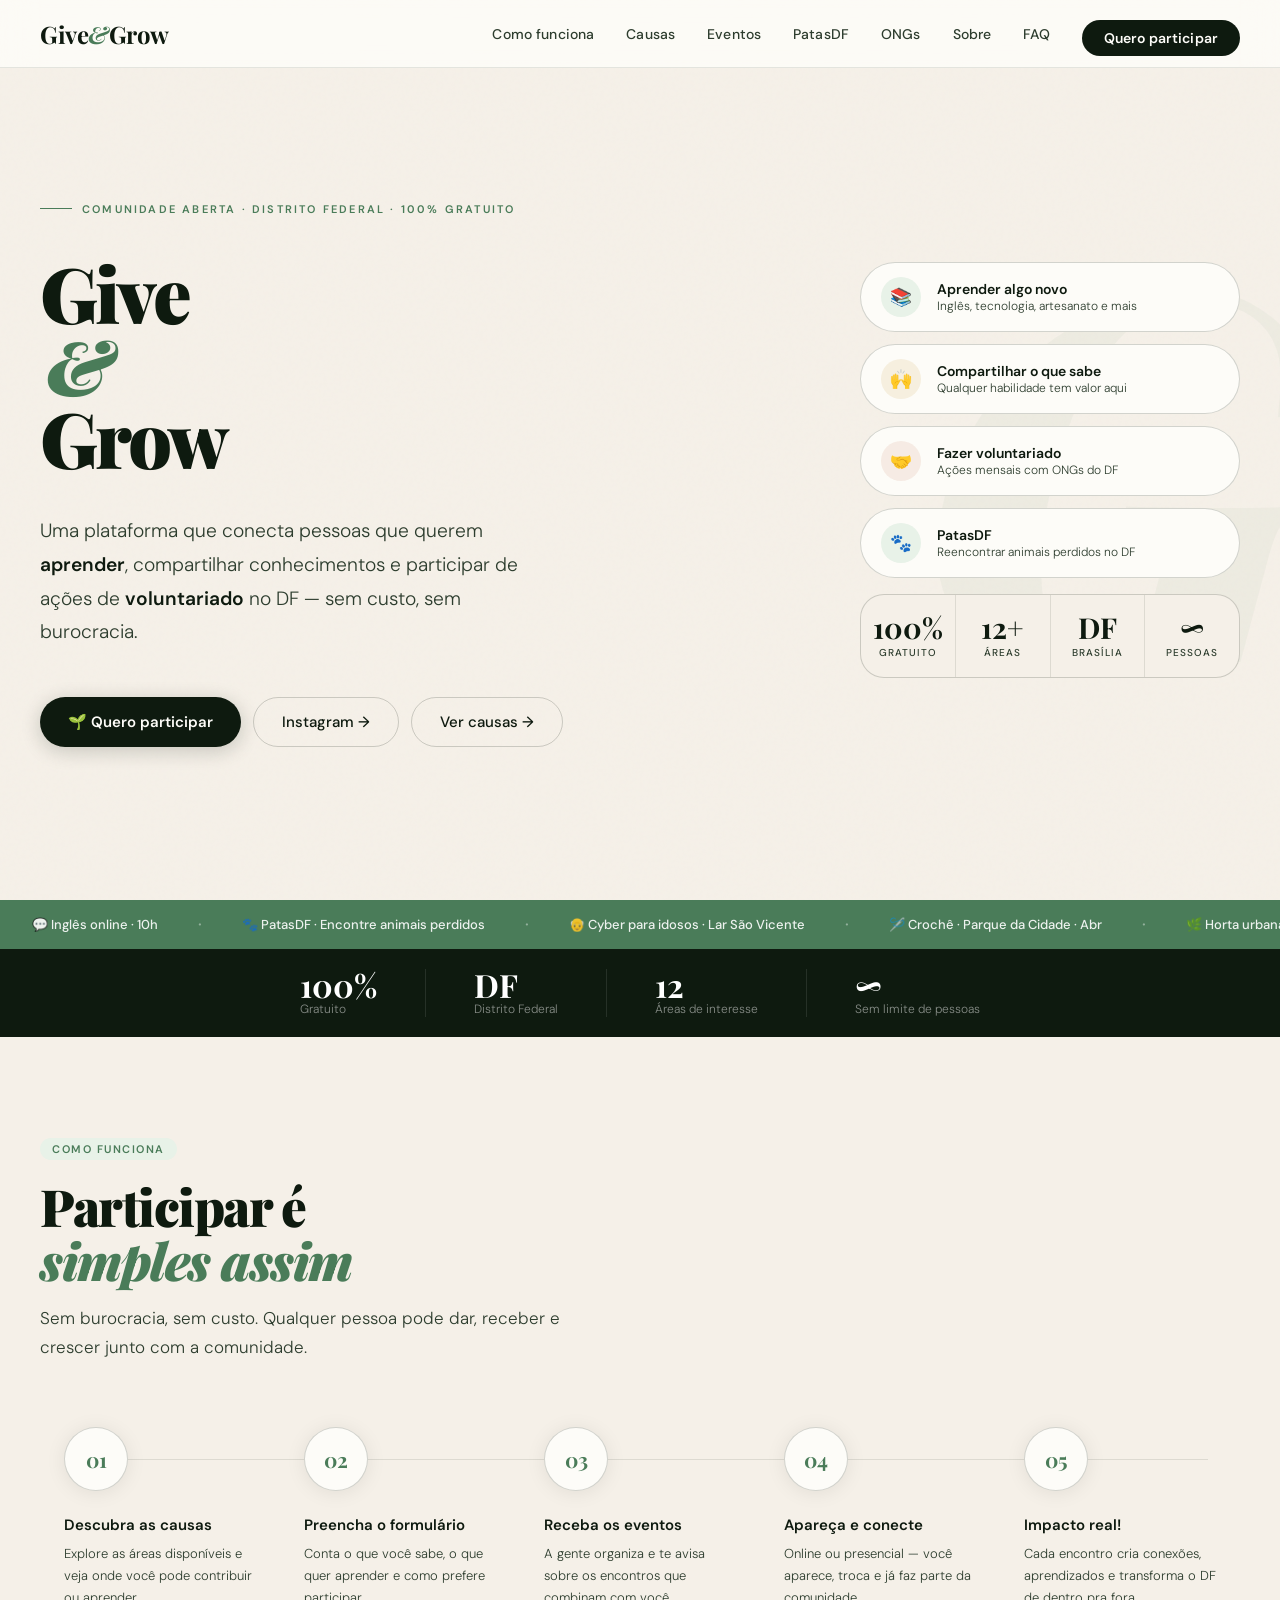
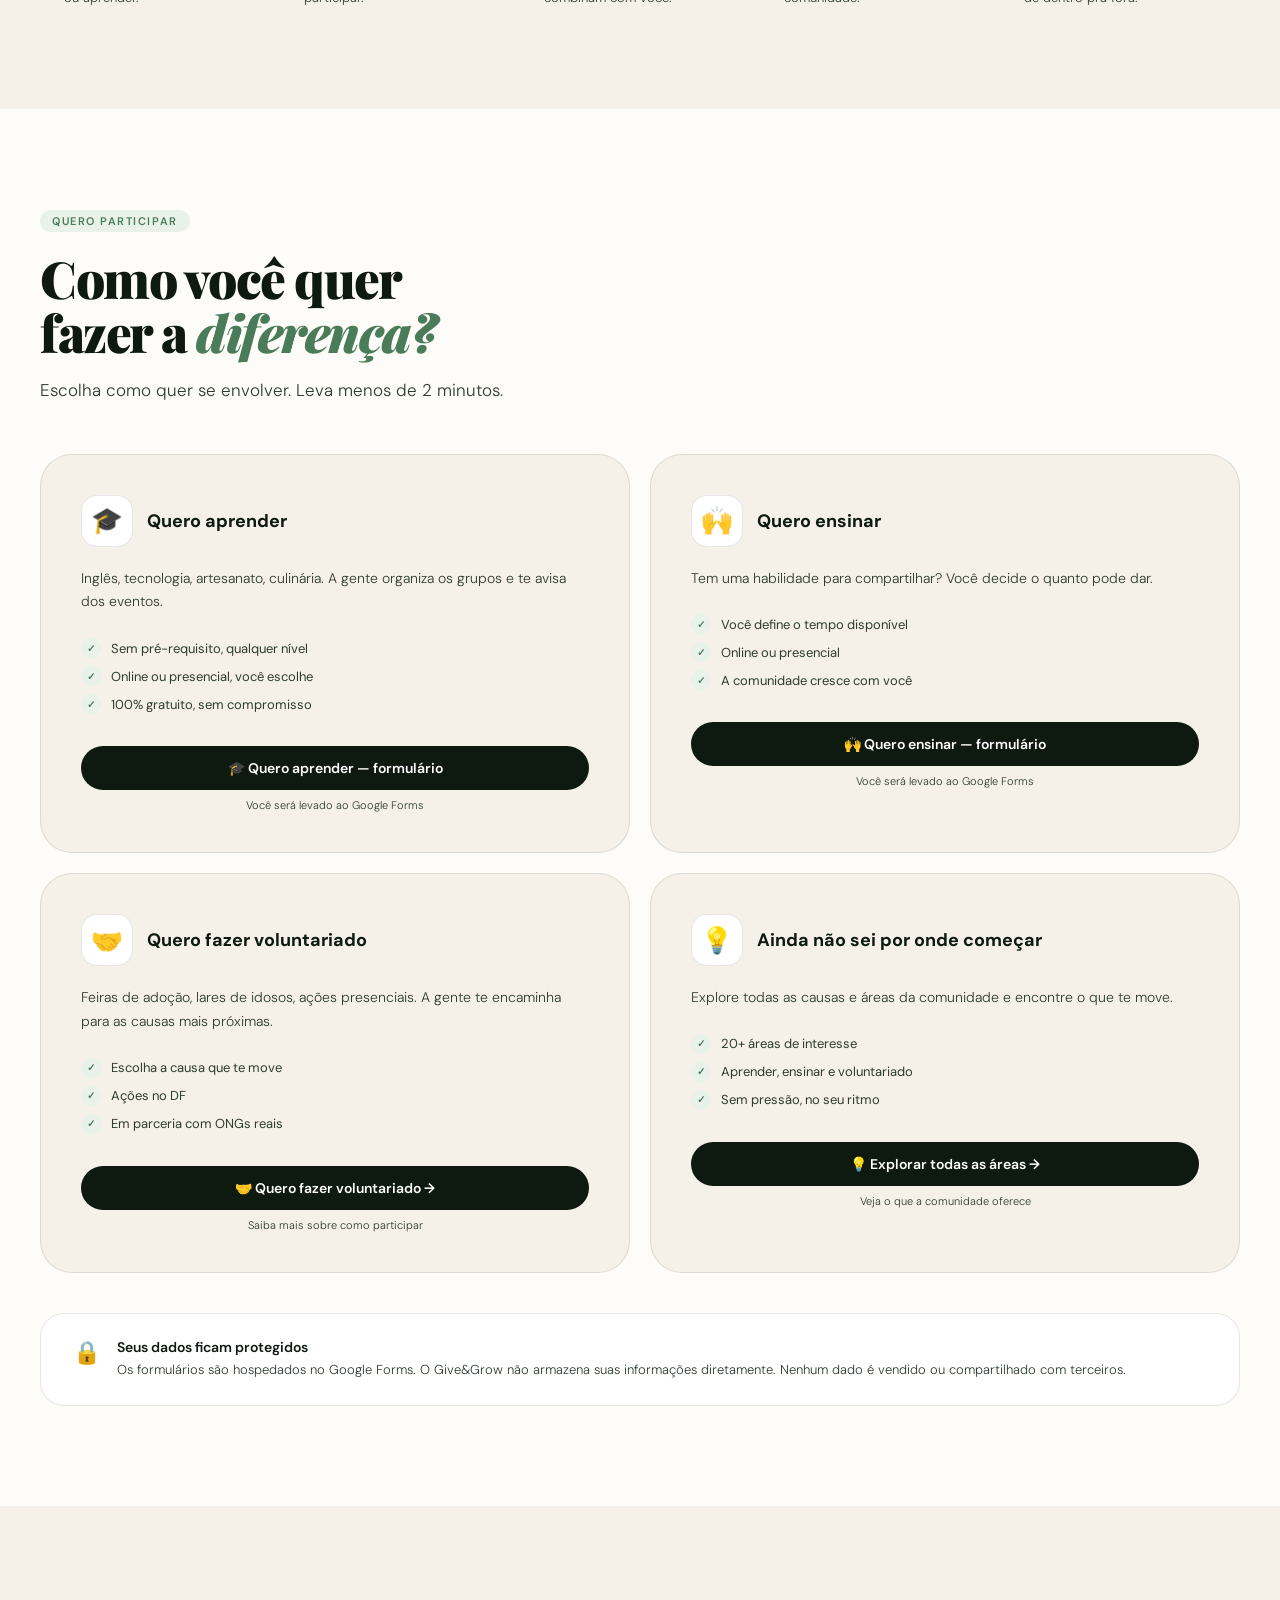
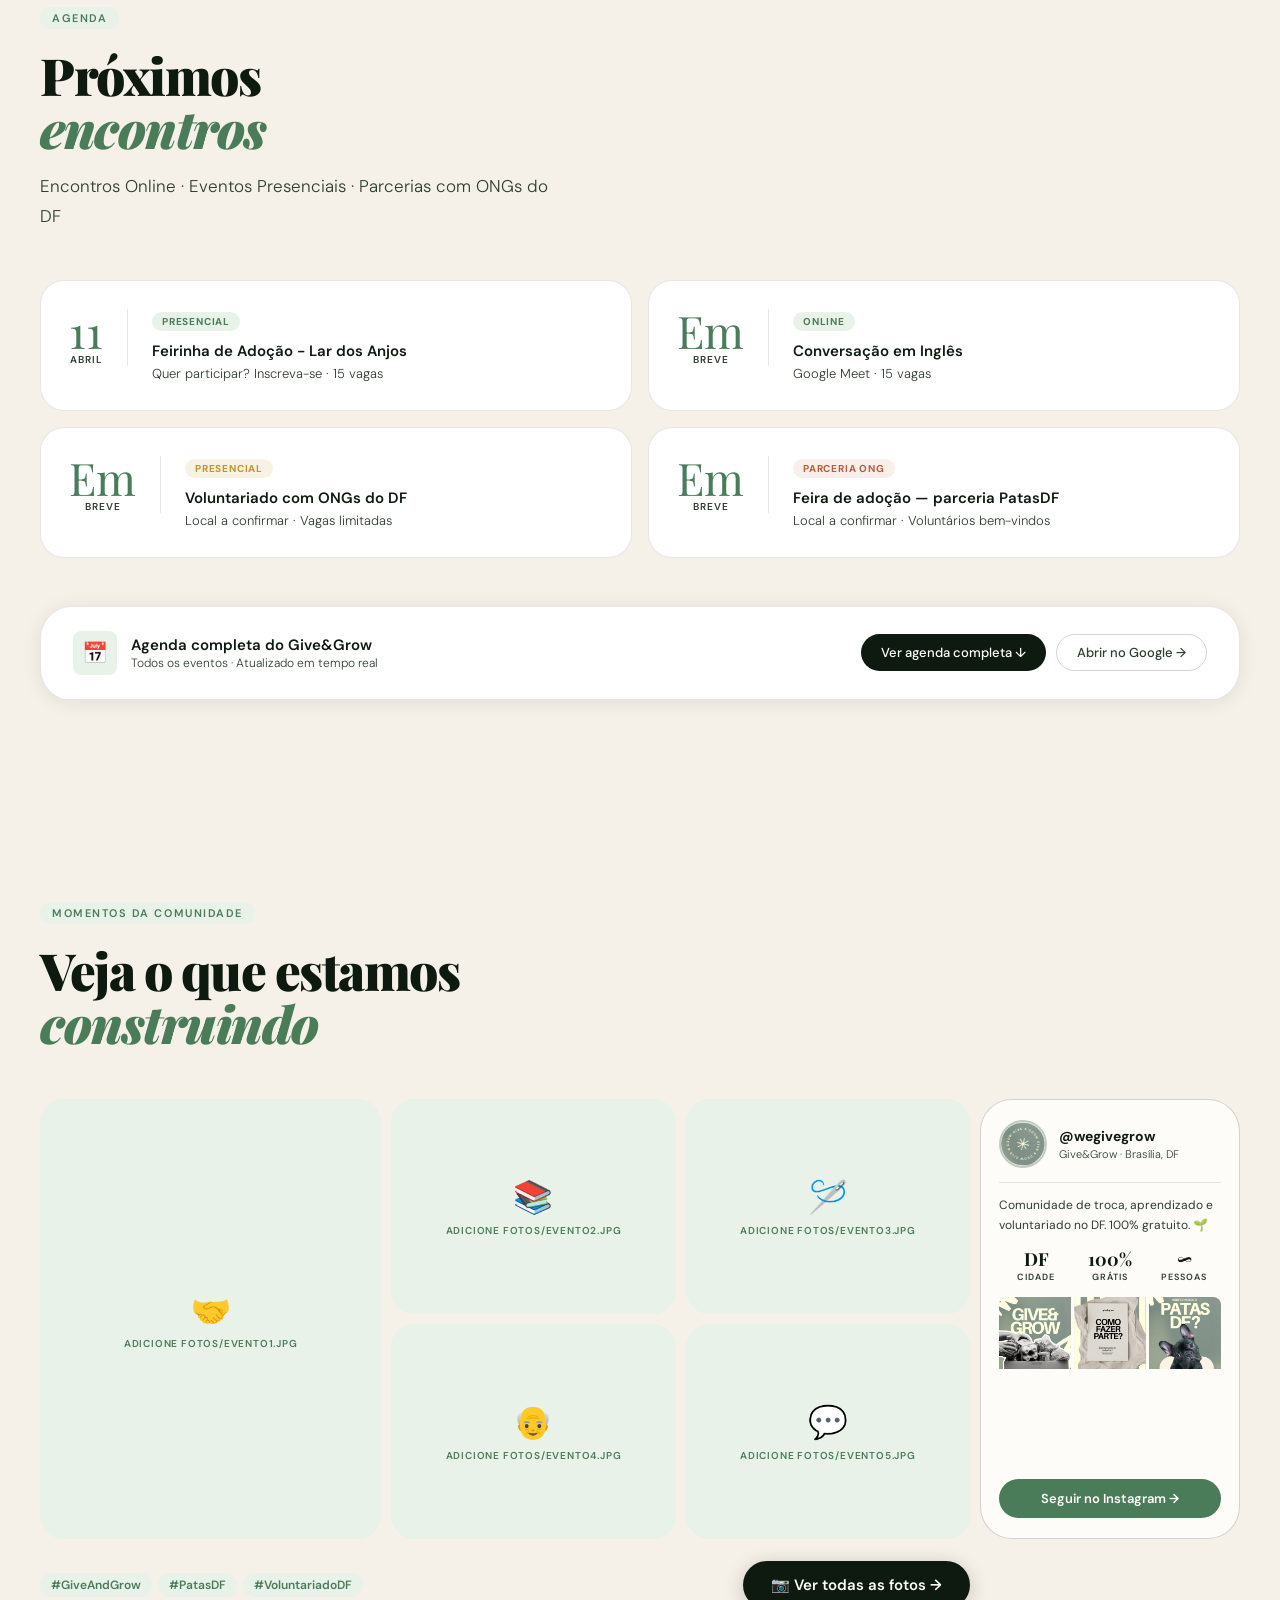
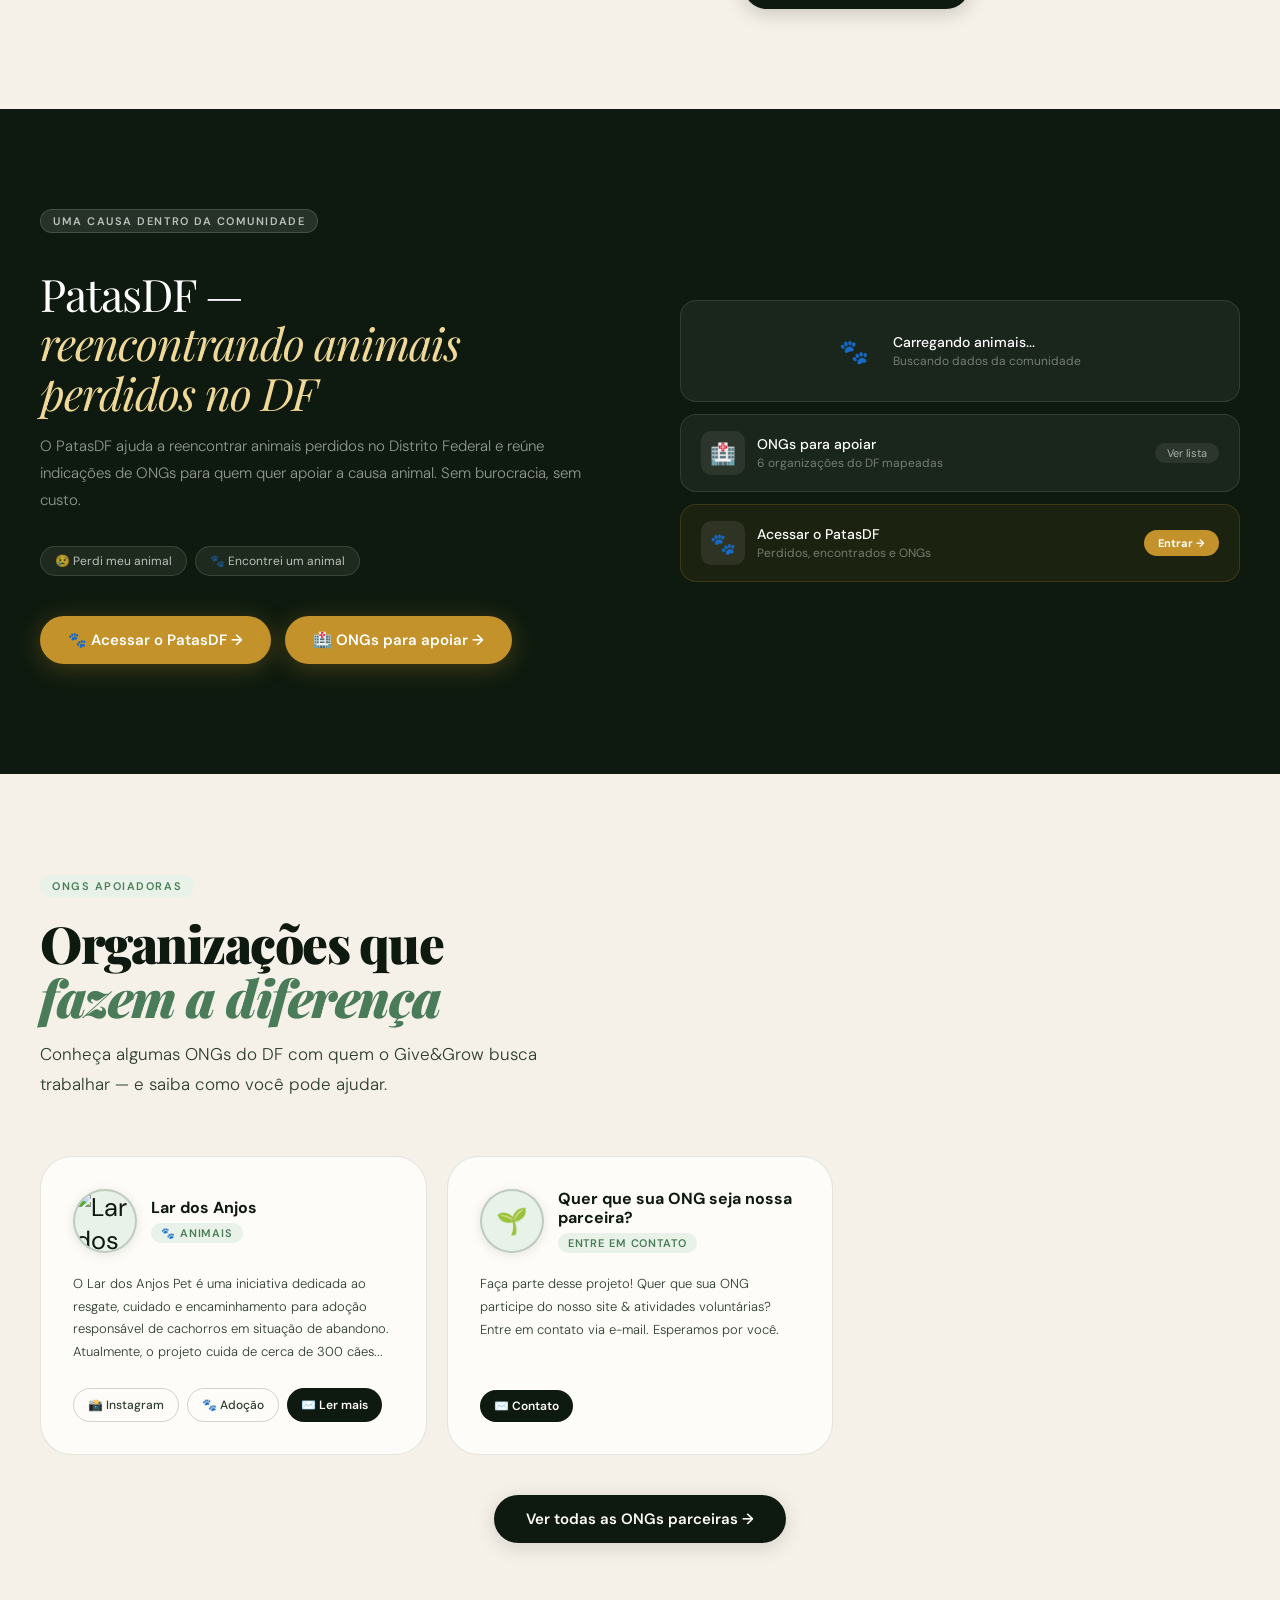
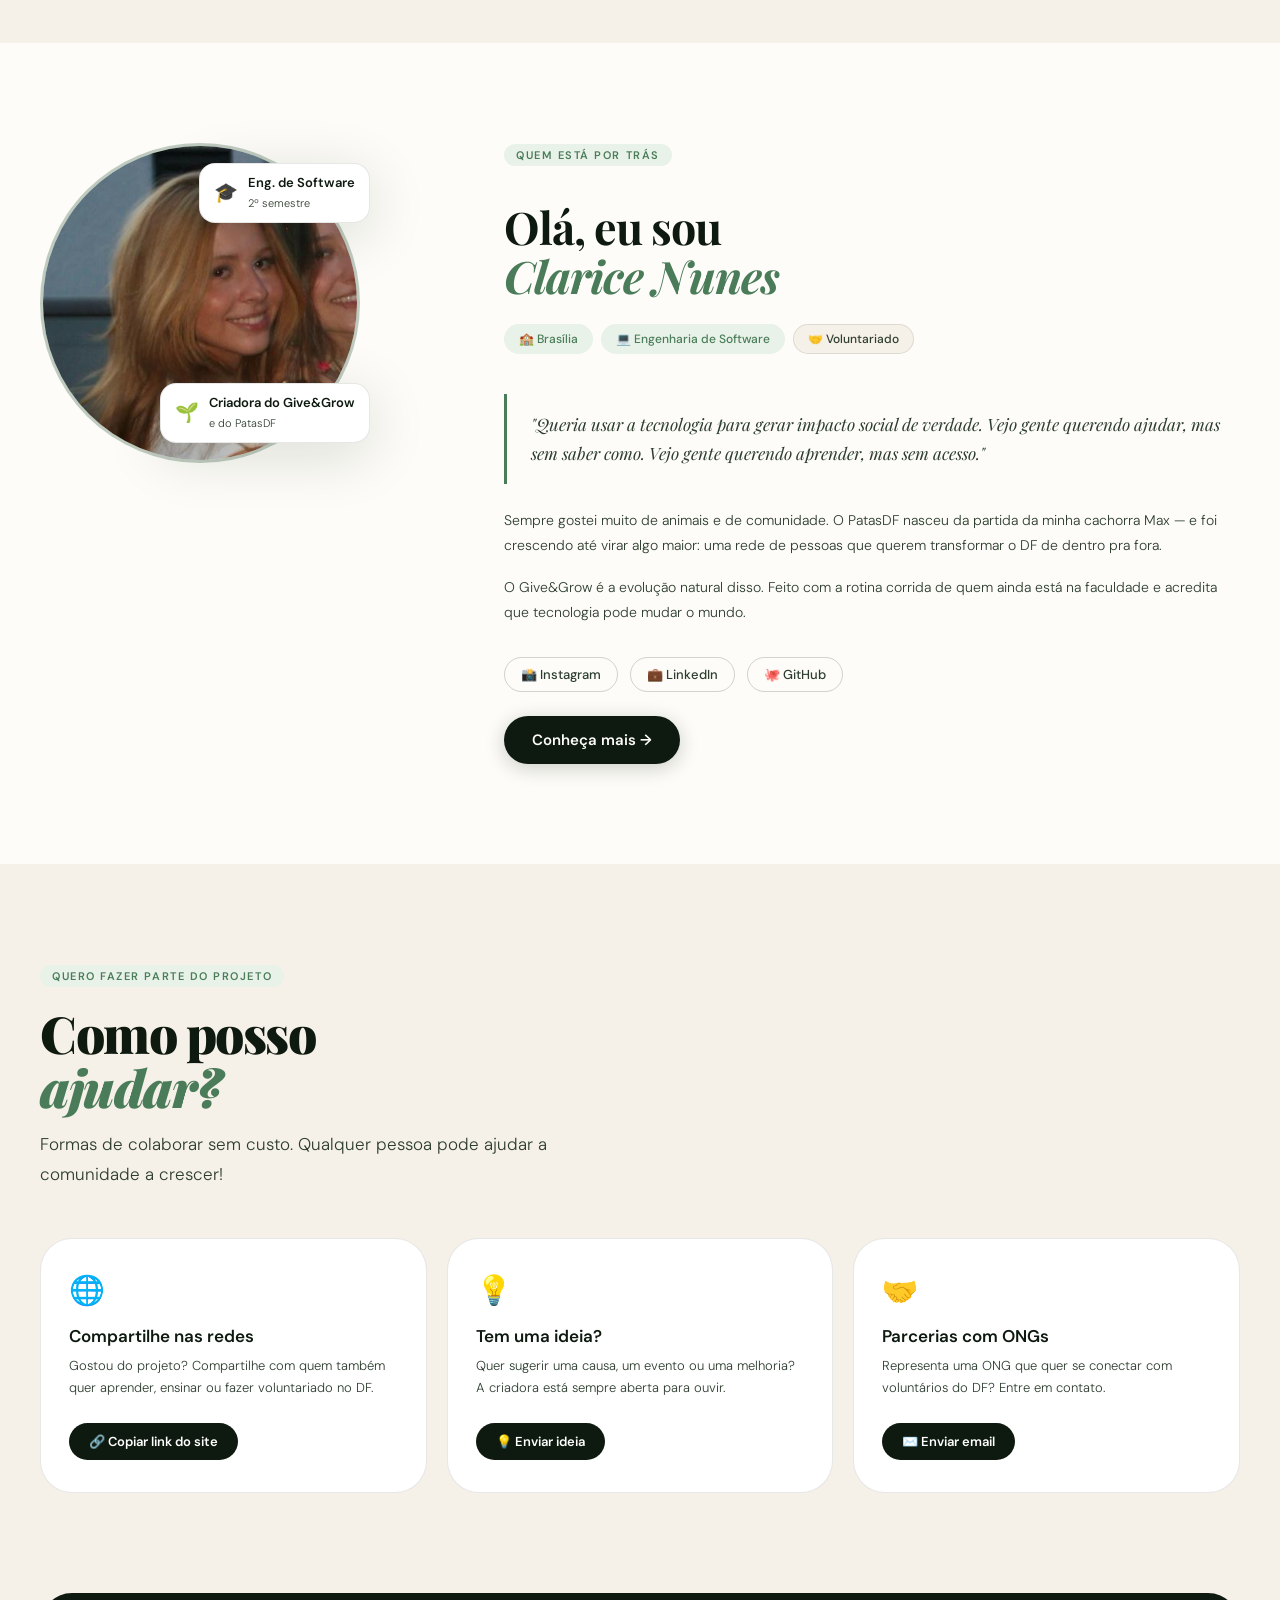
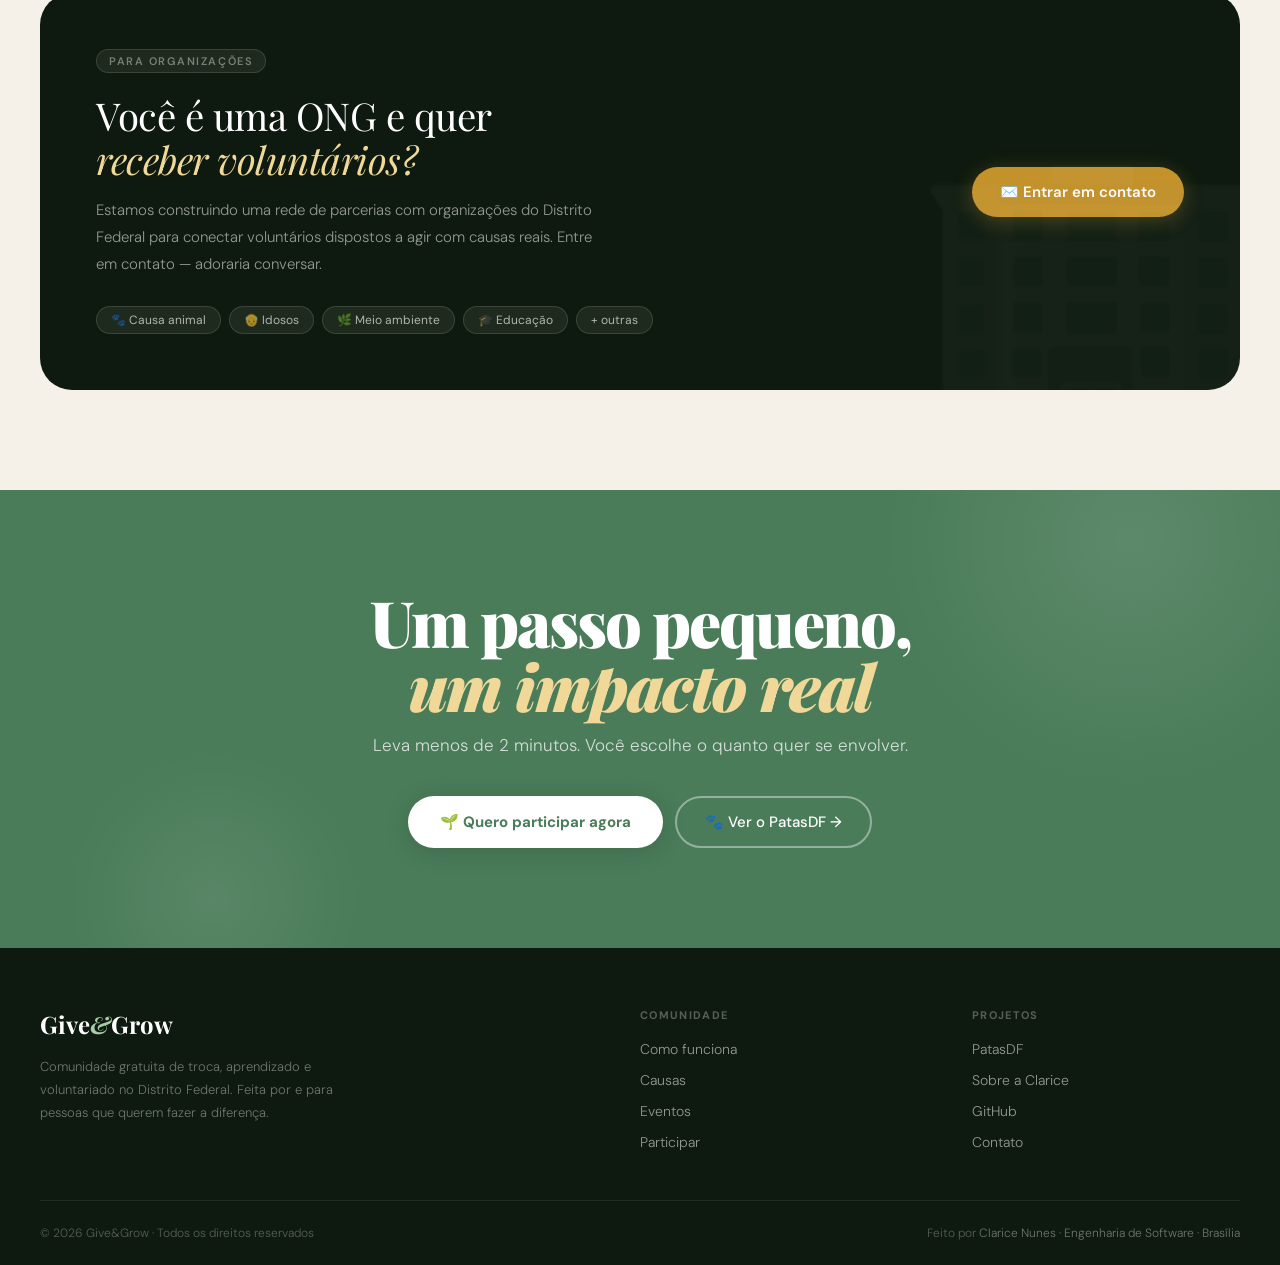
==== commit 20304fe3: "removendo causas da index e mudando foto clarice sobre.html" ====
--- a/index.html
+++ b/index.html
@@ -418,7 +418,7 @@
     .cc-btn:hover { background: var(--sage); }
 
     /* ── ONG SECTION DARK ── */
-    .ong-section { padding: 0 2rem 100px; }
+    .ong-section { padding: 0 2rem 100px; background-color: #F5F0E8;}
     .ong-inner { max-width: 1200px; margin: 0 auto; }
     .ong-card-dark { background: var(--ink); border-radius: var(--r-xl); padding: 3.5rem; display: grid; grid-template-columns: 1fr auto; gap: 3rem; align-items: center; position: relative; overflow: hidden; }
     .ong-card-dark::before { content: '🏢'; position: absolute; font-size: 18rem; opacity: 0.04; right: -2rem; bottom: -3rem; pointer-events: none; line-height: 1; }
@@ -446,15 +446,7 @@
     .btn-white-outline { background: transparent; color: white; padding: 14px 28px; border-radius: 100px; font-size: 15px; font-weight: 500; text-decoration: none; border: 2px solid rgba(255,255,255,0.4); transition: all 0.2s; display: inline-flex; align-items: center; gap: 8px; }
     .btn-white-outline:hover { border-color: white; background: rgba(255,255,255,0.1); }
 
-    /* ── FAQ ── */
-    .gg-faq-item { border: 1.5px solid var(--border); border-radius: var(--r-lg); overflow: hidden; transition: border-color 0.2s; }
-    .gg-faq-item:hover { border-color: var(--sage-light); }
-    .gg-faq-btn { width: 100%; display: flex; justify-content: space-between; align-items: center; padding: 1.25rem 1.5rem; background: white; border: none; cursor: pointer; font-family: 'DM Sans', sans-serif; font-size: 15px; font-weight: 600; color: var(--ink); text-align: left; gap: 1rem; transition: background 0.2s; }
-    .gg-faq-btn:hover { background: var(--sage-pale); }
-    .gg-faq-arrow { font-size: 1.1rem; color: var(--sage); transition: transform 0.3s; flex-shrink: 0; }
-    .gg-faq-btn.open .gg-faq-arrow { transform: rotate(180deg); }
-    .gg-faq-body { max-height: 0; overflow: hidden; transition: max-height 0.35s ease, padding 0.3s; font-size: 14px; font-weight: 300; color: var(--ink-soft); line-height: 1.75; padding: 0 1.5rem; background: var(--sage-pale); }
-    .gg-faq-body.open { max-height: 600px; padding: 1.25rem 1.5rem; }
+
 
     /* ── FOOTER ── */
     footer { background: var(--ink); padding: 60px 2rem 0; }
@@ -548,12 +540,12 @@
       </div>
       <ul class="nav-links" id="navLinks">
         <li><a href="#como-funciona">Como funciona</a></li>
-        <li><a href="#causas">Causas</a></li>
+        <li><a href="causas.html">Causas</a></li>
         <li><a href="#eventos">Eventos</a></li>
         <li><a href="#patasdf">PatasDF</a></li>
         <li><a href="#ongs">ONGs</a></li>
         <li><a href="#sobre-criadora">Sobre</a></li>
-        <li><a href="#faq">FAQ</a></li>
+        <li><a href="faq.html">FAQ</a></li>
         <li style="margin-top:8px;"><a href="#participar" class="nav-cta">Quero participar</a></li>
       </ul>
     </div>
@@ -688,36 +680,47 @@
     </div>
   </section>
 
-  <!-- CAUSAS -->
-  <section class="section causas-section" id="causas">
+<section class="section participar-section" id="participar">
     <div class="container">
-      <div class="causas-header">
-        <div>
-          <span class="label reveal">Áreas de interesse</span>
-          <h2 class="display reveal">O que move<br>você no DF?</h2>
-        </div>
-        <div class="filter-pills reveal">
-          <button class="filter-pill active" onclick="filtrarCausas('todas', this)">Todas</button>
-          <button class="filter-pill" onclick="filtrarCausas('aprender', this)">📚 Aprender</button>
-          <button class="filter-pill" onclick="filtrarCausas('voluntariado', this)">🤝 Voluntariado</button>
-        </div>
-      </div>
-      <div class="causas-grid" id="causasGrid">
-        <div class="causa-card reveal" data-tipo="voluntariado"><div class="causa-icon">🐾</div><div class="causa-name">Causa animal</div><div class="causa-desc">Ajude a reencontrar animais perdidos no DF e apoie ONGs da causa animal</div></div>
-        <div class="causa-card reveal" data-tipo="voluntariado"><div class="causa-icon">👴</div><div class="causa-name">Idosos</div><div class="causa-desc">Visitas, oficinas e inclusão digital em lares de idosos</div></div>
-        <div class="causa-card reveal" data-tipo="aprender"><div class="causa-icon">💬</div><div class="causa-name">Inglês</div><div class="causa-desc">Conversação online, todos os níveis, toda semana, sem custo</div></div>
-        <div class="causa-card reveal" data-tipo="aprender"><div class="causa-icon">💻</div><div class="causa-name">Tecnologia</div><div class="causa-desc">Cybersegurança, programação e inclusão digital básica</div></div>
-        <div class="causa-card reveal" data-tipo="aprender"><div class="causa-icon">🪡</div><div class="causa-name">Artesanato</div><div class="causa-desc">Crochê, bordado e costura — presencial e online, toda semana</div></div>
-        <div class="causa-card reveal" data-tipo="voluntariado"><div class="causa-icon">🎓</div><div class="causa-name">Educação</div><div class="causa-desc">Reforço escolar, orientação profissional e mentoria de carreira</div></div>
-        <div class="causa-card reveal" data-tipo="voluntariado"><div class="causa-icon">🌿</div><div class="causa-name">Meio ambiente</div><div class="causa-desc">Limpeza de áreas, hortas urbanas e conscientização ambiental</div></div>
-        <div class="causa-card reveal" data-tipo="voluntariado"><div class="causa-icon">🧒</div><div class="causa-name">Crianças</div><div class="causa-desc">Uma forma de contribuir para o desenvolvimento e aprendizado de forma leve e acolhedora.</div></div>
-      </div>
-      <div style="text-align:center;margin-top:2.5rem;" class="reveal">
-        <a href="causas.html" style="display:inline-flex;align-items:center;gap:8px;background:var(--ink);color:white;padding:14px 32px;border-radius:100px;font-size:15px;font-weight:600;text-decoration:none;transition:all 0.2s;box-shadow:0 4px 20px rgba(14,26,15,0.16);" onmouseover="this.style.background='var(--sage)';this.style.transform='translateY(-2px)'" onmouseout="this.style.background='var(--ink)';this.style.transform='translateY(0)'">Ver todas as áreas de interesse →</a>
+      <span class="label reveal">Quero participar</span>
+      <h2 class="display reveal">Como você quer<br>fazer a <em>diferença?</em></h2>
+      <p class="lead reveal">Escolha como quer se envolver. Leva menos de 2 minutos.</p>
+      <div class="participar-grid">
+        <div class="part-card reveal">
+          <div class="part-card-top"><div class="part-icon">🎓</div><div class="part-title">Quero aprender</div></div>
+          <div class="part-desc">Inglês, tecnologia, artesanato, culinária. A gente organiza os grupos e te avisa dos eventos.</div>
+          <ul class="part-checks"><li><div class="check-icon">✓</div> Sem pré-requisito, qualquer nível</li><li><div class="check-icon">✓</div> Online ou presencial, você escolhe</li><li><div class="check-icon">✓</div> 100% gratuito, sem compromisso</li></ul>
+          <button onclick="abrirModal('aprender')" class="part-btn">🎓 Quero aprender — formulário</button>
+          <p class="part-note">Você será levado ao Google Forms</p>
+        </div>
+        <div class="part-card reveal">
+          <div class="part-card-top"><div class="part-icon">🙌</div><div class="part-title">Quero ensinar</div></div>
+          <div class="part-desc">Tem uma habilidade para compartilhar? Você decide o quanto pode dar.</div>
+          <ul class="part-checks"><li><div class="check-icon">✓</div> Você define o tempo disponível</li><li><div class="check-icon">✓</div> Online ou presencial</li><li><div class="check-icon">✓</div> A comunidade cresce com você</li></ul>
+          <button onclick="abrirModal('ensinar')" class="part-btn">🙌 Quero ensinar — formulário</button>
+          <p class="part-note">Você será levado ao Google Forms</p>
+        </div>
+        <div class="part-card reveal">
+          <div class="part-card-top"><div class="part-icon">🤝</div><div class="part-title">Quero fazer voluntariado</div></div>
+          <div class="part-desc">Feiras de adoção, lares de idosos, ações presenciais. A gente te encaminha para as causas mais próximas.</div>
+          <ul class="part-checks"><li><div class="check-icon">✓</div> Escolha a causa que te move</li><li><div class="check-icon">✓</div> Ações no DF</li><li><div class="check-icon">✓</div> Em parceria com ONGs reais</li></ul>
+          <a href="voluntariado.html" class="part-btn">🤝 Quero fazer voluntariado →</a>
+          <p class="part-note">Saiba mais sobre como participar</p>
+        </div>
+        <div class="part-card reveal">
+          <div class="part-card-top"><div class="part-icon">💡</div><div class="part-title">Ainda não sei por onde começar</div></div>
+          <div class="part-desc">Explore todas as causas e áreas da comunidade e encontre o que te move.</div>
+          <ul class="part-checks"><li><div class="check-icon">✓</div> 20+ áreas de interesse</li><li><div class="check-icon">✓</div> Aprender, ensinar e voluntariado</li><li><div class="check-icon">✓</div> Sem pressão, no seu ritmo</li></ul>
+          <a href="causas.html" class="part-btn">💡 Explorar todas as áreas →</a>
+          <p class="part-note">Veja o que a comunidade oferece</p>
+        </div>
+      </div>
+      <div class="data-note reveal">
+        <div class="data-note-icon">🔒</div>
+        <div><strong>Seus dados ficam protegidos</strong><p>Os formulários são hospedados no Google Forms. O Give&amp;Grow não armazena suas informações diretamente. Nenhum dado é vendido ou compartilhado com terceiros.</p></div>
       </div>
     </div>
   </section>
-
 
   <section class="section eventos-section" id="eventos">
     <div class="container">
@@ -963,47 +966,7 @@
   </div>
 </section>
   
-  <section class="section participar-section" id="participar">
-    <div class="container">
-      <span class="label reveal">Quero participar</span>
-      <h2 class="display reveal">Como você quer<br>fazer a <em>diferença?</em></h2>
-      <p class="lead reveal">Escolha como quer se envolver. Leva menos de 2 minutos.</p>
-      <div class="participar-grid">
-        <div class="part-card reveal">
-          <div class="part-card-top"><div class="part-icon">🎓</div><div class="part-title">Quero aprender</div></div>
-          <div class="part-desc">Inglês, tecnologia, artesanato, culinária. A gente organiza os grupos e te avisa dos eventos.</div>
-          <ul class="part-checks"><li><div class="check-icon">✓</div> Sem pré-requisito, qualquer nível</li><li><div class="check-icon">✓</div> Online ou presencial, você escolhe</li><li><div class="check-icon">✓</div> 100% gratuito, sem compromisso</li></ul>
-          <button onclick="abrirModal('aprender')" class="part-btn">🎓 Quero aprender — formulário</button>
-          <p class="part-note">Você será levado ao Google Forms</p>
-        </div>
-        <div class="part-card reveal">
-          <div class="part-card-top"><div class="part-icon">🙌</div><div class="part-title">Quero ensinar</div></div>
-          <div class="part-desc">Tem uma habilidade para compartilhar? Você decide o quanto pode dar.</div>
-          <ul class="part-checks"><li><div class="check-icon">✓</div> Você define o tempo disponível</li><li><div class="check-icon">✓</div> Online ou presencial</li><li><div class="check-icon">✓</div> A comunidade cresce com você</li></ul>
-          <button onclick="abrirModal('ensinar')" class="part-btn">🙌 Quero ensinar — formulário</button>
-          <p class="part-note">Você será levado ao Google Forms</p>
-        </div>
-        <div class="part-card reveal">
-          <div class="part-card-top"><div class="part-icon">🤝</div><div class="part-title">Quero fazer voluntariado</div></div>
-          <div class="part-desc">Feiras de adoção, lares de idosos, ações presenciais. A gente te encaminha para as causas mais próximas.</div>
-          <ul class="part-checks"><li><div class="check-icon">✓</div> Escolha a causa que te move</li><li><div class="check-icon">✓</div> Ações no DF</li><li><div class="check-icon">✓</div> Em parceria com ONGs reais</li></ul>
-          <a href="voluntariado.html" class="part-btn">🤝 Quero fazer voluntariado →</a>
-          <p class="part-note">Saiba mais sobre como participar</p>
-        </div>
-        <div class="part-card reveal">
-          <div class="part-card-top"><div class="part-icon">💡</div><div class="part-title">Ainda não sei por onde começar</div></div>
-          <div class="part-desc">Explore todas as causas e áreas da comunidade e encontre o que te move.</div>
-          <ul class="part-checks"><li><div class="check-icon">✓</div> 20+ áreas de interesse</li><li><div class="check-icon">✓</div> Aprender, ensinar e voluntariado</li><li><div class="check-icon">✓</div> Sem pressão, no seu ritmo</li></ul>
-          <a href="causas.html" class="part-btn">💡 Explorar todas as áreas →</a>
-          <p class="part-note">Veja o que a comunidade oferece</p>
-        </div>
-      </div>
-      <div class="data-note reveal">
-        <div class="data-note-icon">🔒</div>
-        <div><strong>Seus dados ficam protegidos</strong><p>Os formulários são hospedados no Google Forms. O Give&amp;Grow não armazena suas informações diretamente. Nenhum dado é vendido ou compartilhado com terceiros.</p></div>
-      </div>
-    </div>
-  </section>
+  
 
   <!-- PATAS -->
   <section class="section patas-section" id="patasdf">
@@ -1106,7 +1069,7 @@
       <div class="criadora-inner">
         <div class="criadora-img-wrap reveal">
           <div class="criadora-circle">
-            <img src="fotos/clarice2.jpg" alt="Clarice Nunes" onerror="this.style.display='none'">
+            <img src="fotos/clarice1.jpeg" alt="Clarice Nunes" onerror="this.style.display='none'">
           </div>
           <div class="criadora-badge cb1"><span class="cb-emoji">🌱</span><div class="cb-text"><strong>Criadora do Give&amp;Grow</strong><span>e do PatasDF</span></div></div>
           <div class="criadora-badge cb2"><span class="cb-emoji">🎓</span><div class="cb-text"><strong>Eng. de Software</strong><span>2º semestre</span></div></div>
@@ -1151,24 +1114,6 @@
     </div>
   </section>
 
-  <!-- FAQ -->
-  <section class="section" id="faq" style="background:var(--white);padding:80px 2rem;">
-    <div class="container">
-      <span class="label reveal">Dúvidas frequentes</span>
-      <h2 class="display reveal" style="margin-bottom:1rem;">Perguntas<br><em>frequentes</em></h2>
-      <p class="lead reveal" style="max-width:520px;margin-bottom:3rem;">Tudo o que você precisa saber sobre o Give&amp;Grow antes de participar.</p>
-      <div style="display:flex;flex-direction:column;gap:12px;max-width:800px;" class="reveal">
-        <div class="gg-faq-item"><button class="gg-faq-btn" onclick="toggleGGFaq(this)"><span>O Give&amp;Grow é gratuito?</span><span class="gg-faq-arrow">↓</span></button><div class="gg-faq-body">Sim, 100% gratuito. O Give&amp;Grow é um projeto comunitário sem fins lucrativos criado para conectar pessoas que querem aprender, ensinar e fazer voluntariado no DF.</div></div>
-        <div class="gg-faq-item"><button class="gg-faq-btn" onclick="toggleGGFaq(this)"><span>Como funciona depois que eu me cadastro?</span><span class="gg-faq-arrow">↓</span></button><div class="gg-faq-body">Após o cadastro, você recebe um e-mail de boas-vindas confirmando que seus dados foram recebidos. Quando um evento for organizado na sua área de interesse, você receberá um convite por e-mail com todos os detalhes.</div></div>
-        <div class="gg-faq-item"><button class="gg-faq-btn" onclick="toggleGGFaq(this)"><span>Preciso ter experiência para ensinar?</span><span class="gg-faq-arrow">↓</span></button><div class="gg-faq-body">Não! Você só precisa saber mais do que quem quer aprender. O importante é a disposição de compartilhar. Você define o quanto pode dar e o formato que prefere.</div></div>
-        <div class="gg-faq-item"><button class="gg-faq-btn" onclick="toggleGGFaq(this)"><span>Os eventos são presenciais ou online?</span><span class="gg-faq-arrow">↓</span></button><div class="gg-faq-body">Os dois! Temos eventos online (como conversação em inglês pelo Google Meet) e eventos presenciais em diferentes regiões do DF. Ao se cadastrar, você indica sua preferência.</div></div>
-        <div class="gg-faq-item"><button class="gg-faq-btn" onclick="toggleGGFaq(this)"><span>Posso me cadastrar para aprender e ensinar ao mesmo tempo?</span><span class="gg-faq-arrow">↓</span></button><div class="gg-faq-body">Claro! Basta preencher os dois formulários. Você pode ensinar crochê e ao mesmo tempo aprender inglês, por exemplo.</div></div>
-        <div class="gg-faq-item"><button class="gg-faq-btn" onclick="toggleGGFaq(this)"><span>Como funciona o voluntariado?</span><span class="gg-faq-arrow">↓</span></button><div class="gg-faq-body">O Give&amp;Grow faz parcerias com ONGs do DF para organizar ações — feiras de adoção, visitas a lares de idosos, limpeza de áreas verdes e mais. Você se cadastra na página de voluntariado e recebe os convites quando uma ação for organizada.</div></div>
-        <div class="gg-faq-item"><button class="gg-faq-btn" onclick="toggleGGFaq(this)"><span>Meus dados ficam seguros?</span><span class="gg-faq-arrow">↓</span></button><div class="gg-faq-body">Sim. Os formulários são hospedados no Google Forms e seus dados ficam apenas na nossa planilha privada. Os dados são usados exclusivamente para organizar eventos e enviar convites relevantes para você.</div></div>
-        <div class="gg-faq-item"><button class="gg-faq-btn" onclick="toggleGGFaq(this)"><span>Como posso fazer parceria com o Give&amp;Grow?</span><span class="gg-faq-arrow">↓</span></button><div class="gg-faq-body">Se você representa uma ONG, escola ou projeto social e quer fazer parceria, entre em contato pelo e-mail <a href="mailto:euclaricenunes@gmail.com" style="color:var(--sage);font-weight:600;">euclaricenunes@gmail.com</a>.</div></div>
-      </div>
-    </div>
-  </section>
 
   <!-- ONG DARK CTA -->
   <section class="ong-section">
@@ -1398,14 +1343,7 @@
       if (e.key === 'Escape') { fecharModal(); fecharOngModal(); }
     });
 
-    // ── FAQ
-    function toggleGGFaq(btn) {
-      const body = btn.nextElementSibling;
-      const isOpen = body.classList.contains('open');
-      document.querySelectorAll('.gg-faq-body').forEach(b => b.classList.remove('open'));
-      document.querySelectorAll('.gg-faq-btn').forEach(b => b.classList.remove('open'));
-      if (!isOpen) { body.classList.add('open'); btn.classList.add('open'); }
-    }
+   
 
     // ── PATAS MINI
     async function carregarPatasMini() {
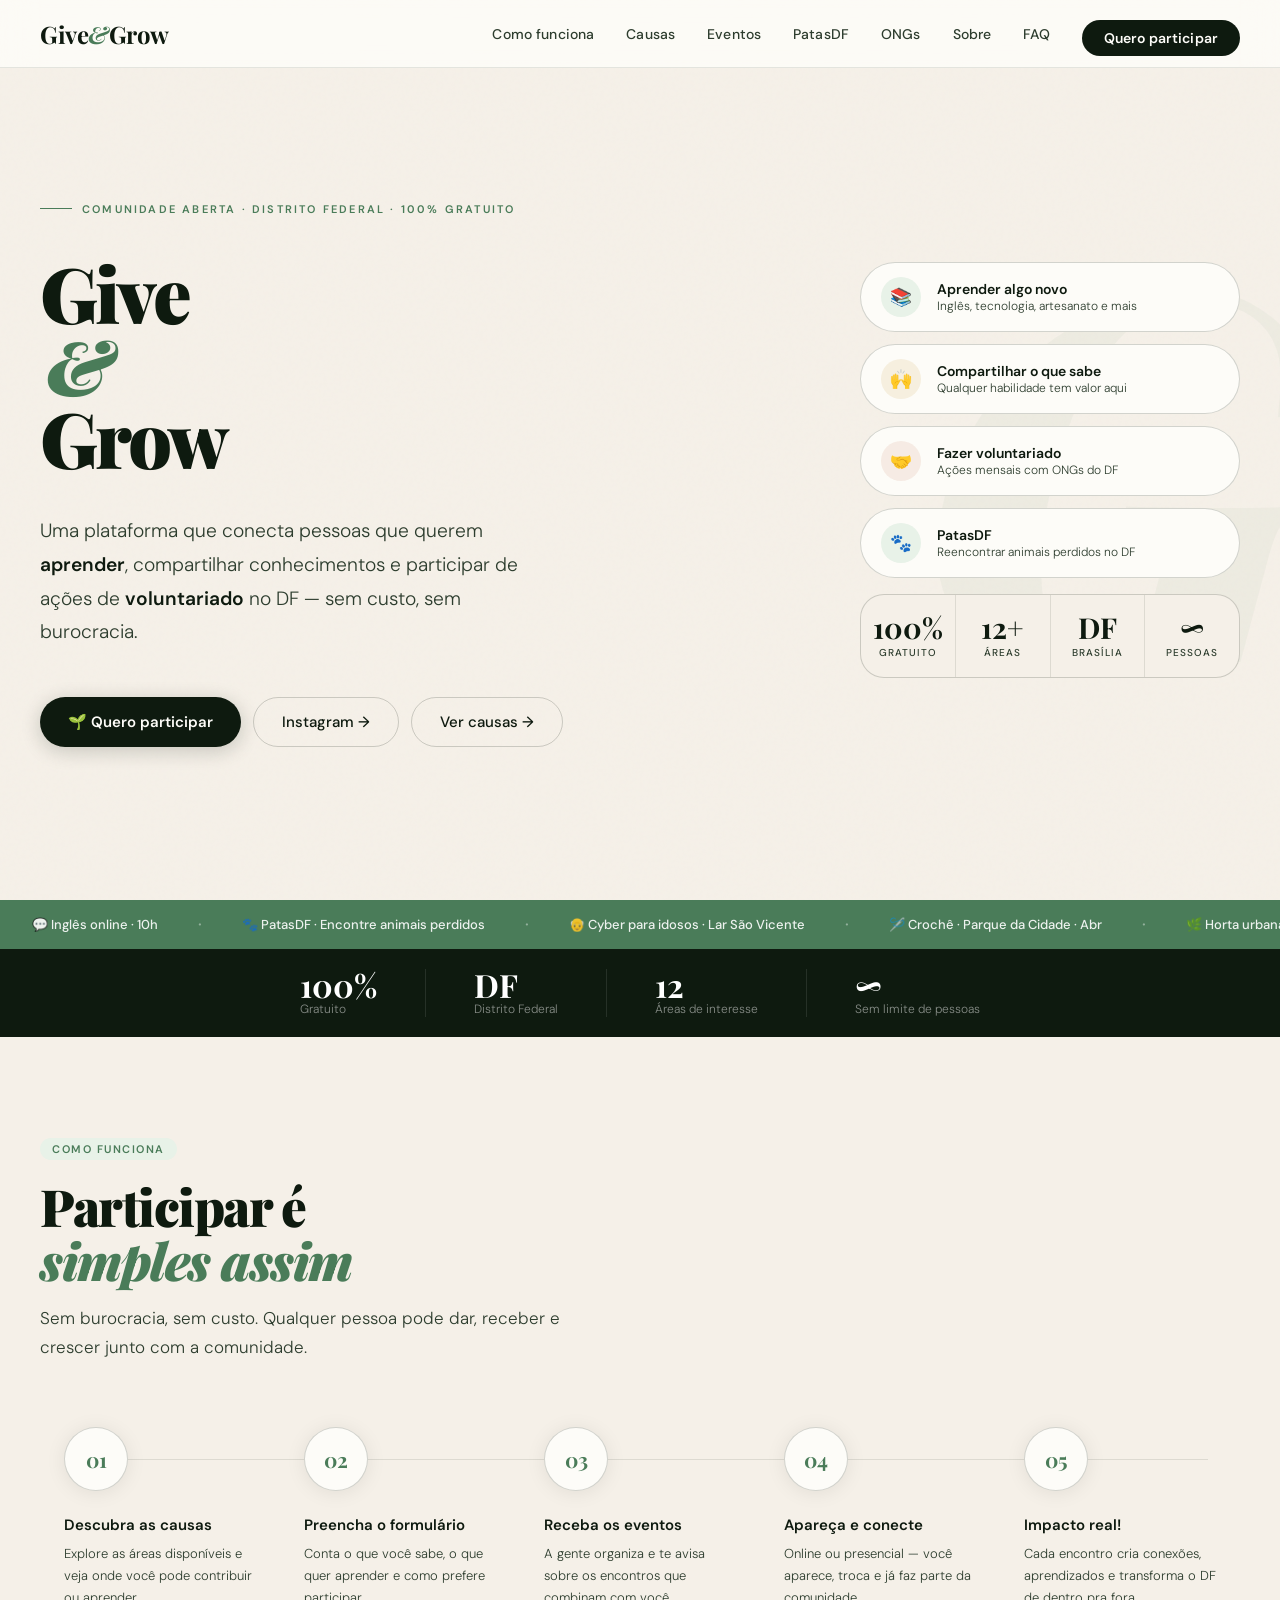
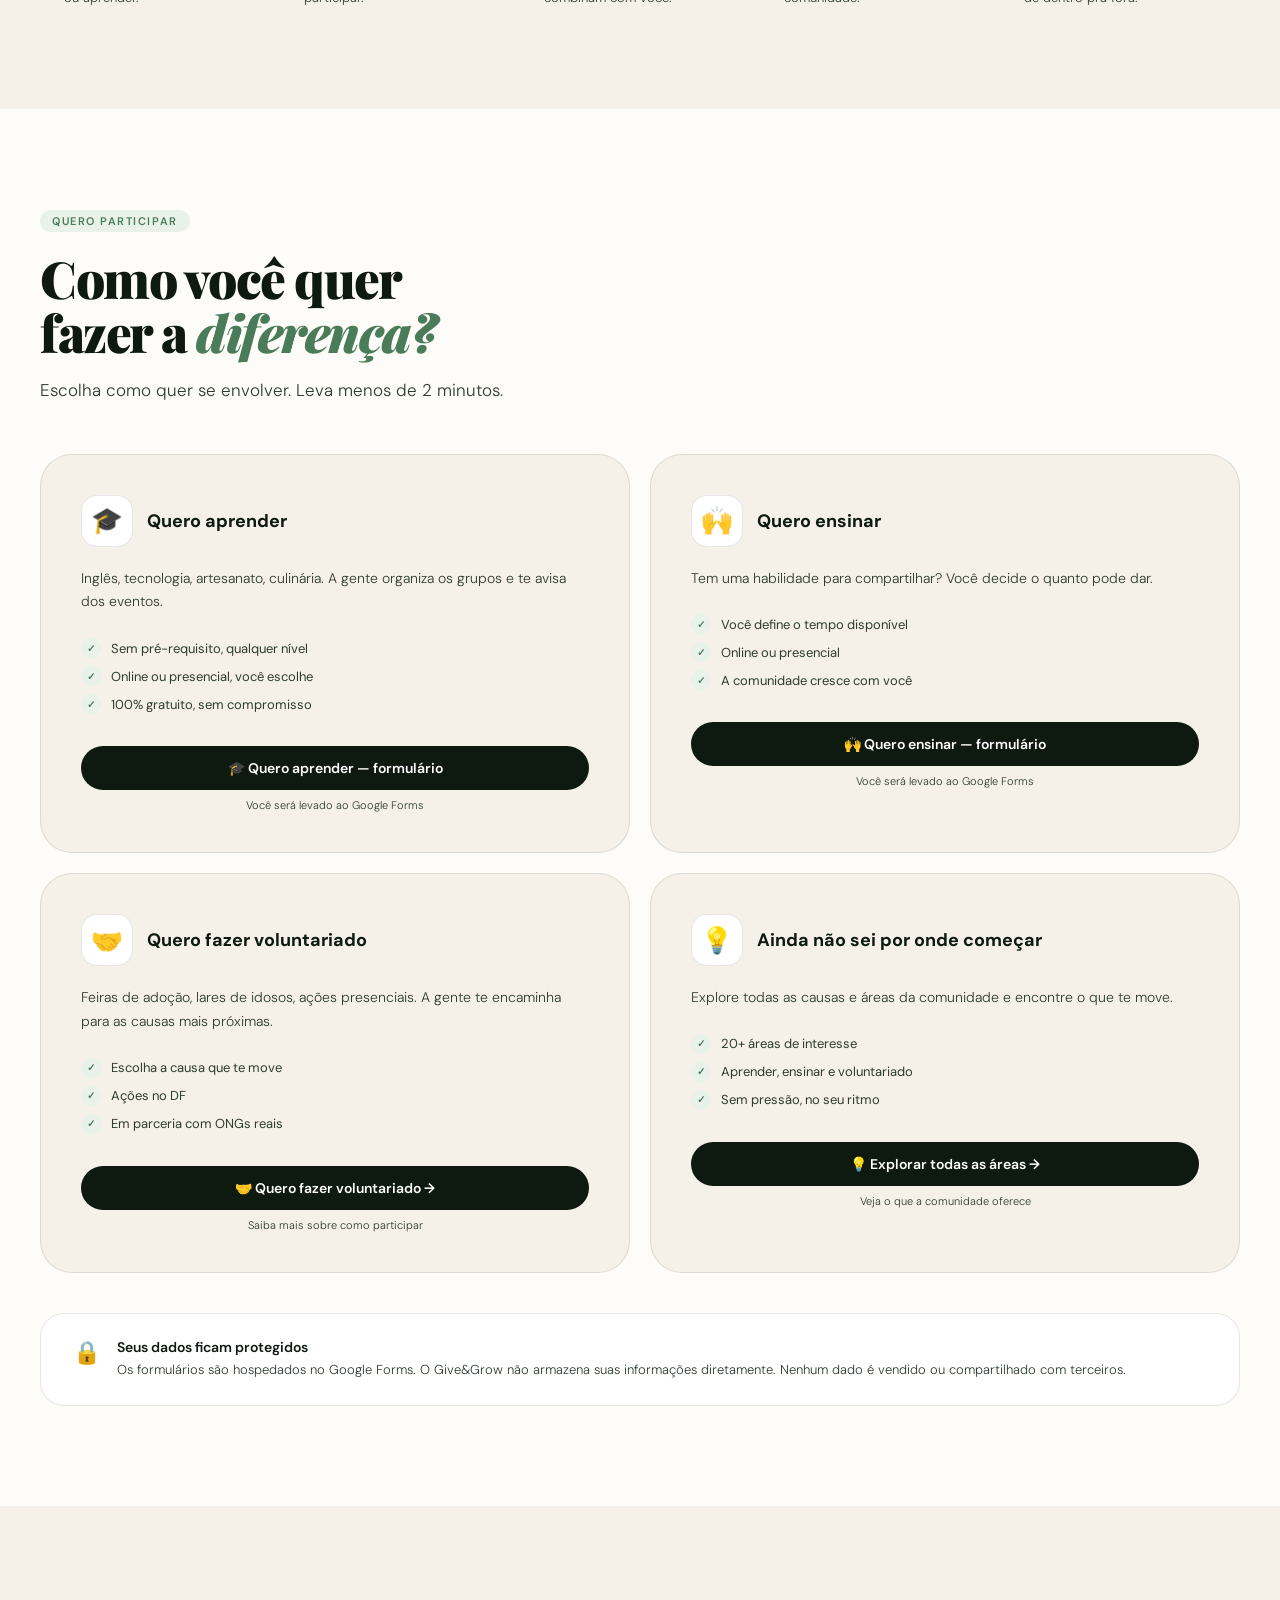
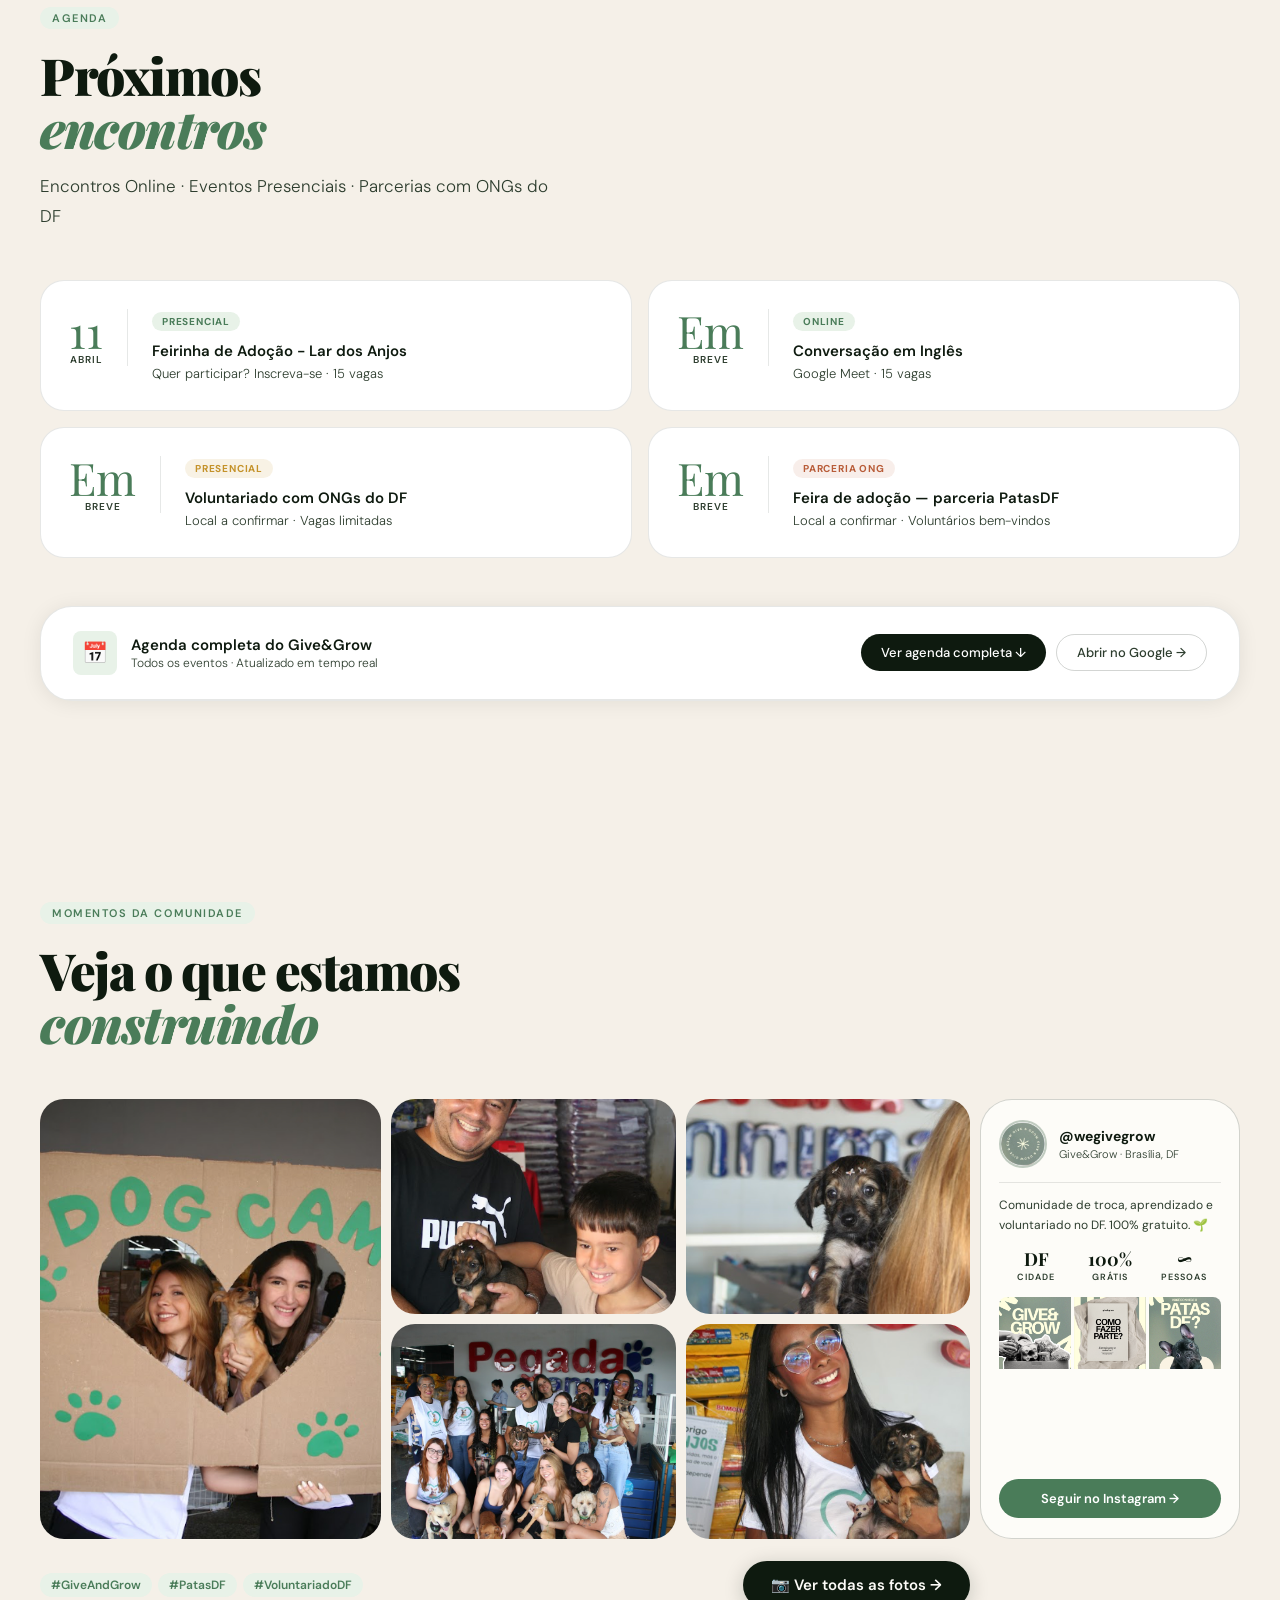
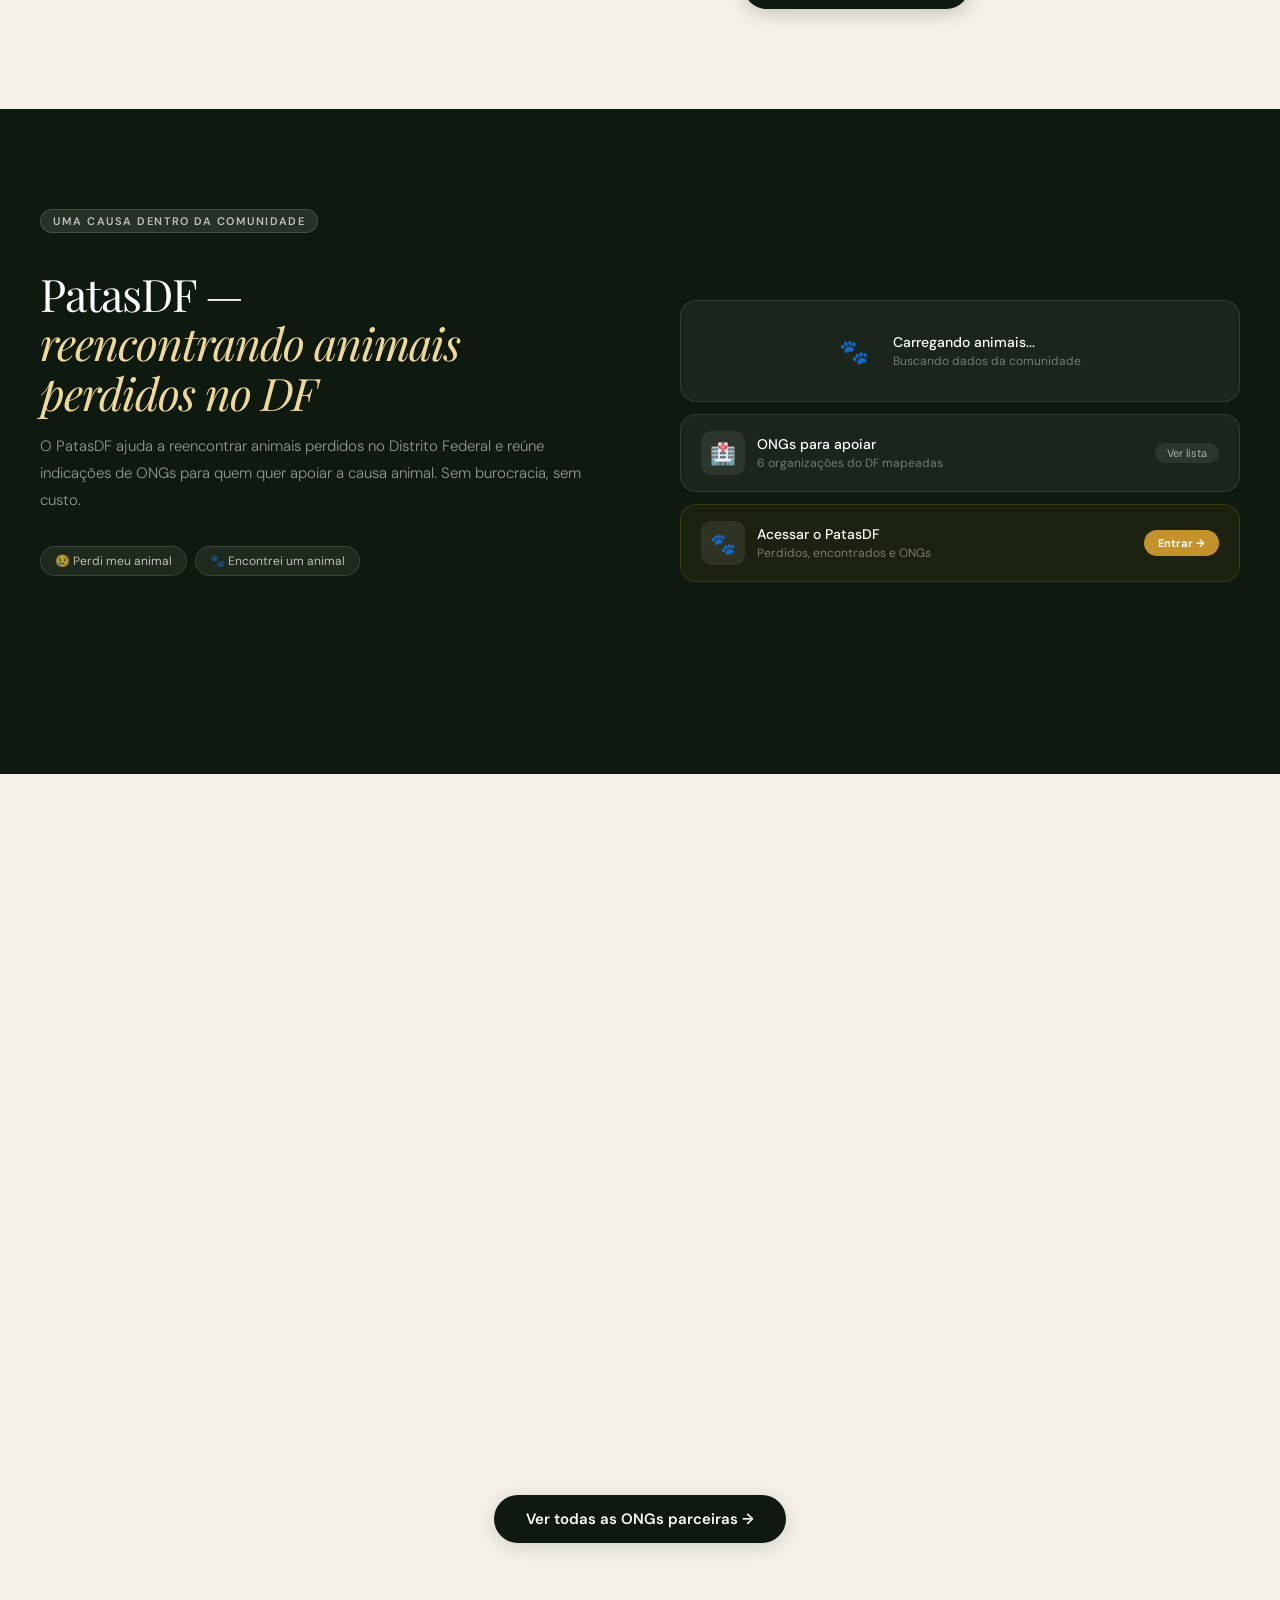
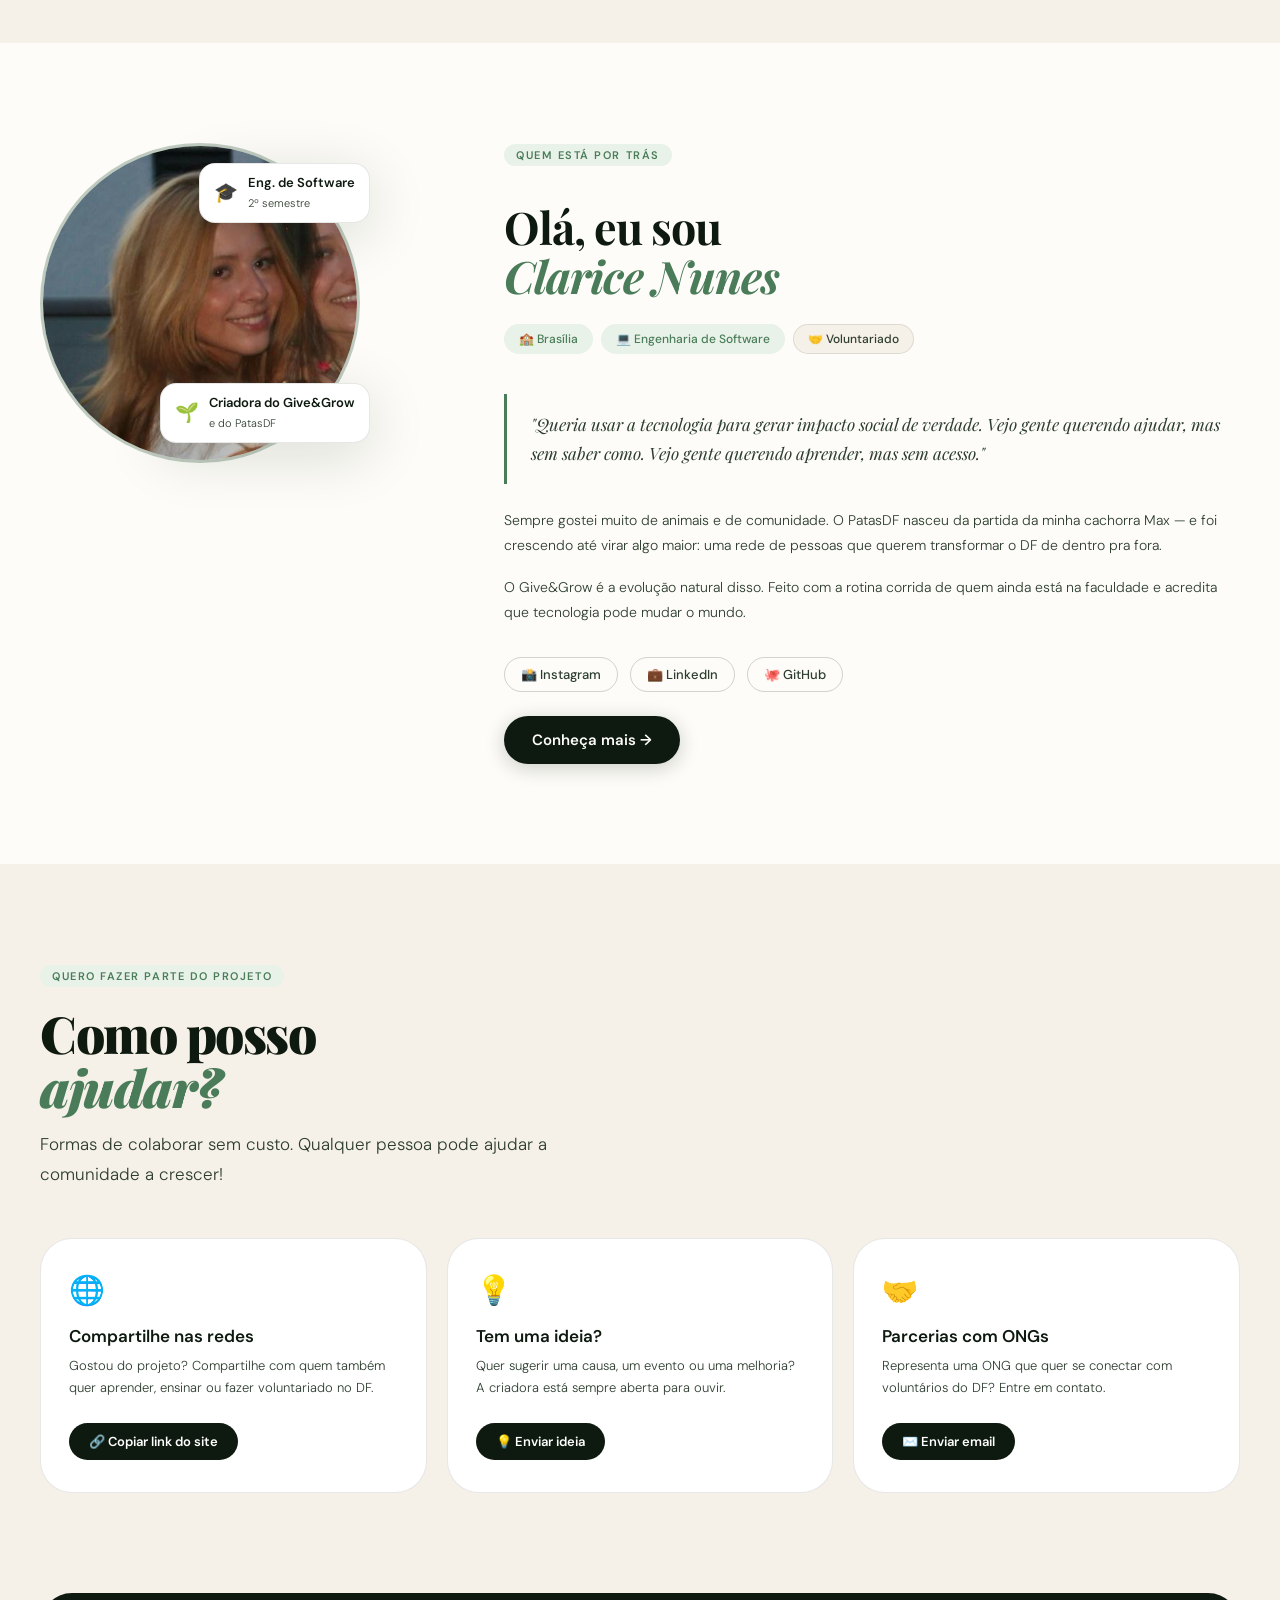
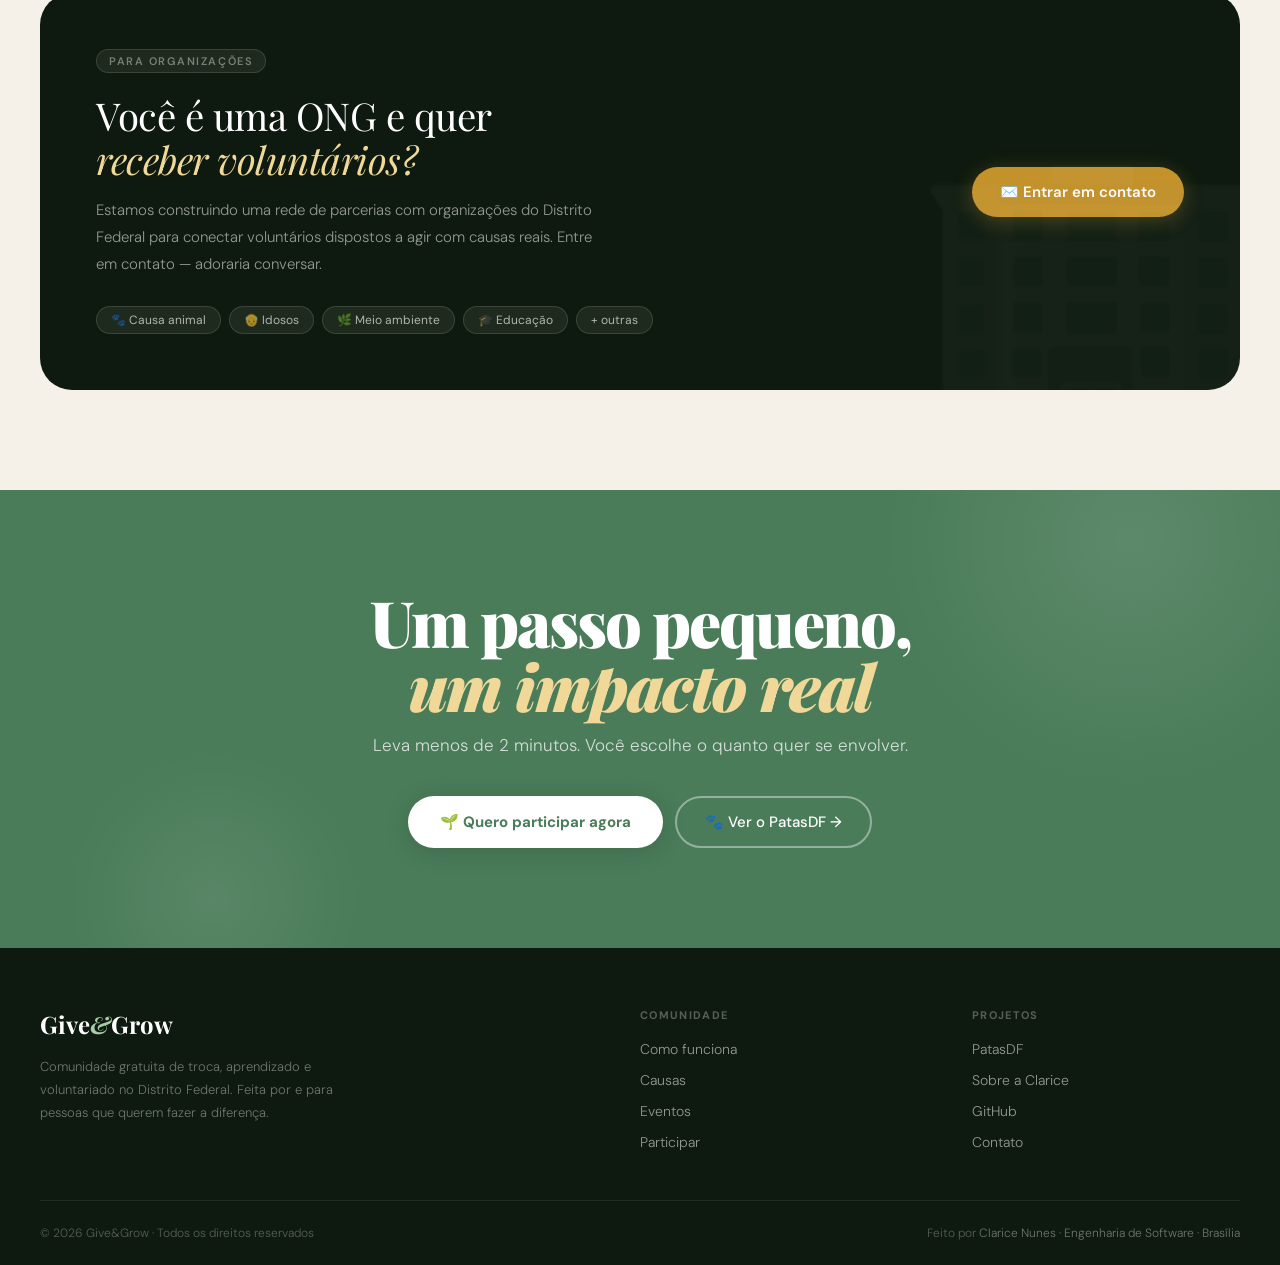
==== commit 051942ba: "Adicionando evento lar dos anjos - fotos" ====
--- a/index.html
+++ b/index.html
@@ -879,38 +879,38 @@
         <div class="fotos-mosaic">
 
           <div class="foto-item foto-tall">
-            <img src="fotos/evento1.jpg" alt="Voluntariado Give&Grow"
+            <img src="evento1/feirinha4.png" alt="Voluntariado Give&Grow"
                  onerror="this.style.display='none';this.nextElementSibling.style.display='flex'">
             <div class="foto-placeholder" style="display:none"><span class="ph-icon">🤝</span><span class="ph-label">Adicione fotos/evento1.jpg</span></div>
             <div class="foto-overlay"><span class="foto-tag">Voluntariado</span></div>
           </div>
 
           <div class="foto-item">
-            <img src="fotos/evento2.jpg" alt="Aprendizado"
+            <img src="evento1/adocao2.png" alt="Aprendizado"
                  onerror="this.style.display='none';this.nextElementSibling.style.display='flex'">
             <div class="foto-placeholder" style="display:none"><span class="ph-icon">📚</span><span class="ph-label">Adicione fotos/evento2.jpg</span></div>
-            <div class="foto-overlay"><span class="foto-tag">Aprendizado</span></div>
+            <div class="foto-overlay"><span class="foto-tag">Adoção</span></div>
           </div>
 
           <div class="foto-item">
-            <img src="fotos/evento3.jpg" alt="Artesanato"
+            <img src="evento1/animais2.png" alt="Artesanato"
                  onerror="this.style.display='none';this.nextElementSibling.style.display='flex'">
             <div class="foto-placeholder" style="display:none"><span class="ph-icon">🪡</span><span class="ph-label">Adicione fotos/evento3.jpg</span></div>
-            <div class="foto-overlay"><span class="foto-tag">Artesanato</span></div>
+            <div class="foto-overlay"><span class="foto-tag">Lar dos Anjos</span></div>
           </div>
 
           <div class="foto-item">
-            <img src="fotos/evento4.jpg" alt="Idosos"
+            <img src="evento1/voluntarios.png" alt="Idosos"
                  onerror="this.style.display='none';this.nextElementSibling.style.display='flex'">
             <div class="foto-placeholder" style="display:none"><span class="ph-icon">👴</span><span class="ph-label">Adicione fotos/evento4.jpg</span></div>
-            <div class="foto-overlay"><span class="foto-tag">Idosos</span></div>
+            <div class="foto-overlay"><span class="foto-tag">Nossos voluntários</span></div>
           </div>
 
           <div class="foto-item">
-            <img src="fotos/evento5.jpg" alt="Inglês"
+            <img src="evento1/feirinha13.png" alt="Inglês"
                  onerror="this.style.display='none';this.nextElementSibling.style.display='flex'">
             <div class="foto-placeholder" style="display:none"><span class="ph-icon">💬</span><span class="ph-label">Adicione fotos/evento5.jpg</span></div>
-            <div class="foto-overlay"><span class="foto-tag">Inglês</span></div>
+            <div class="foto-overlay"><span class="foto-tag">Muito amor</span></div>
           </div>
 
           <div class="foto-item">
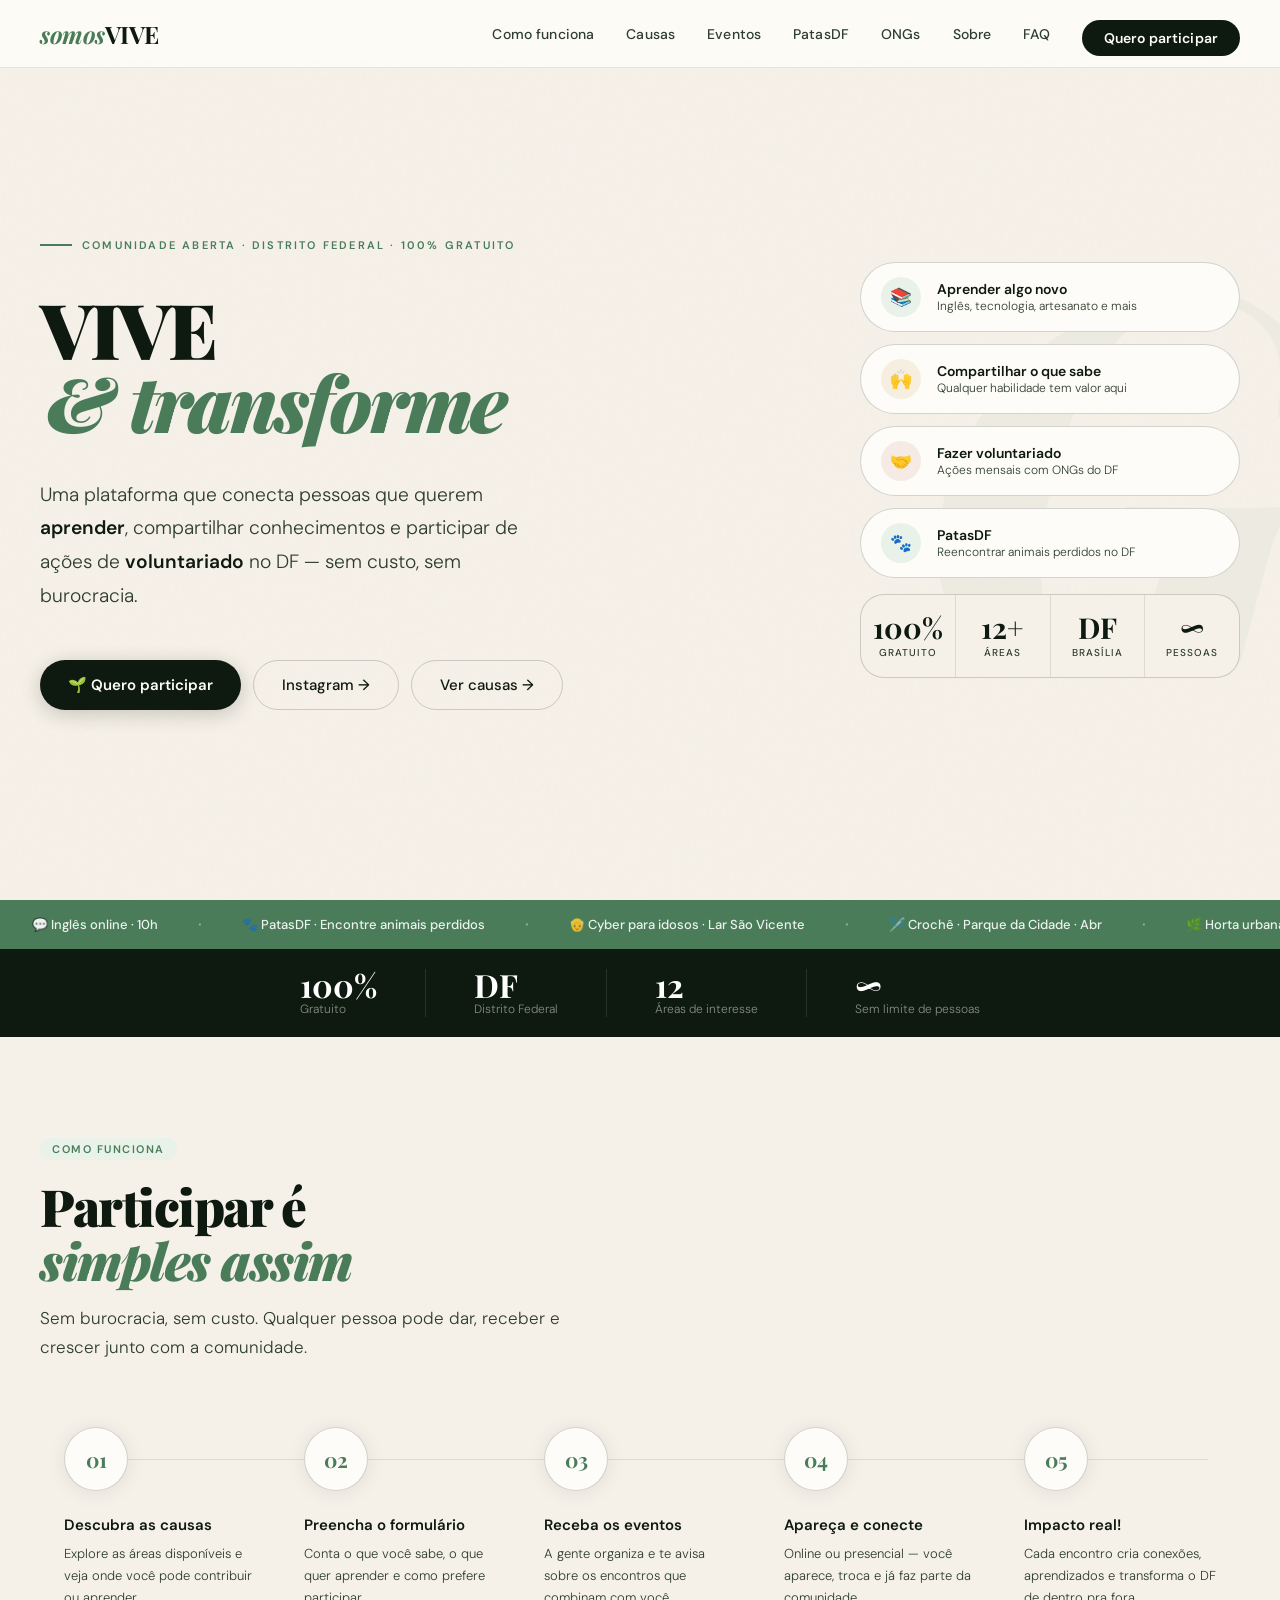
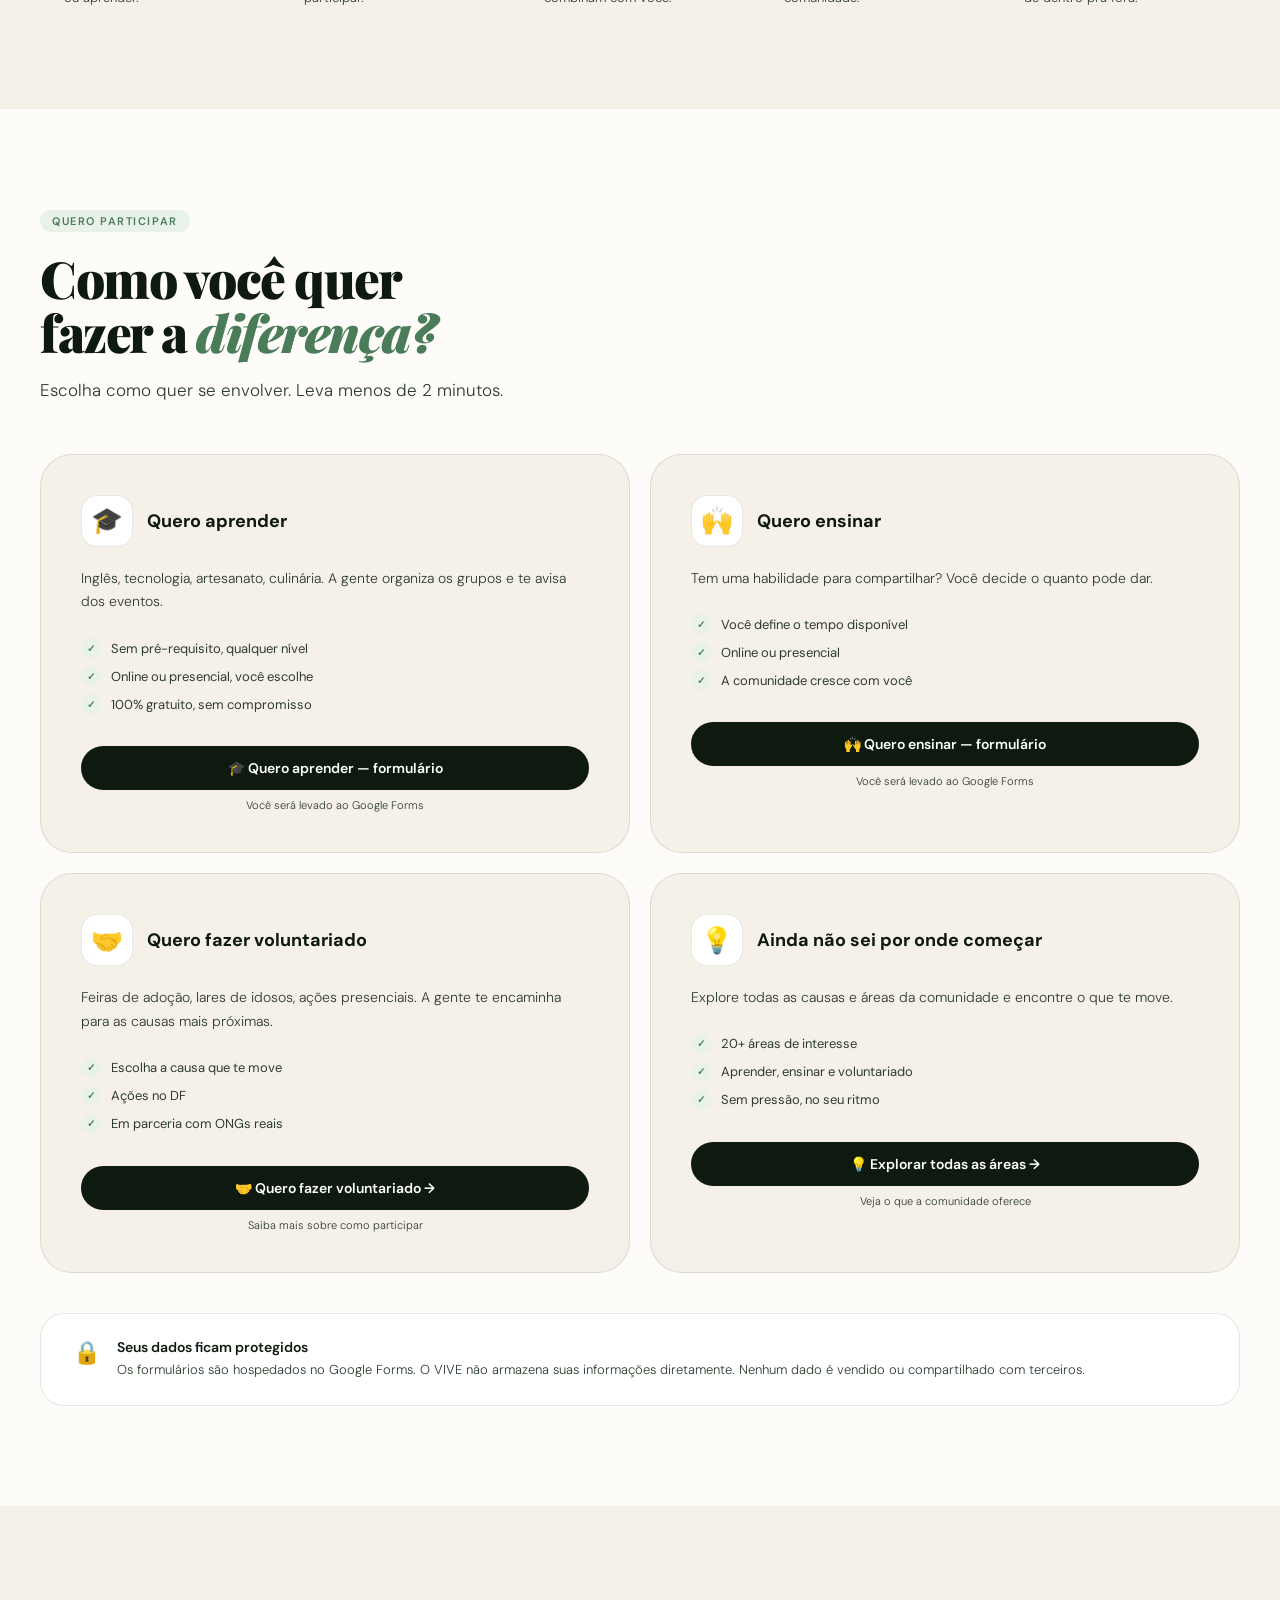
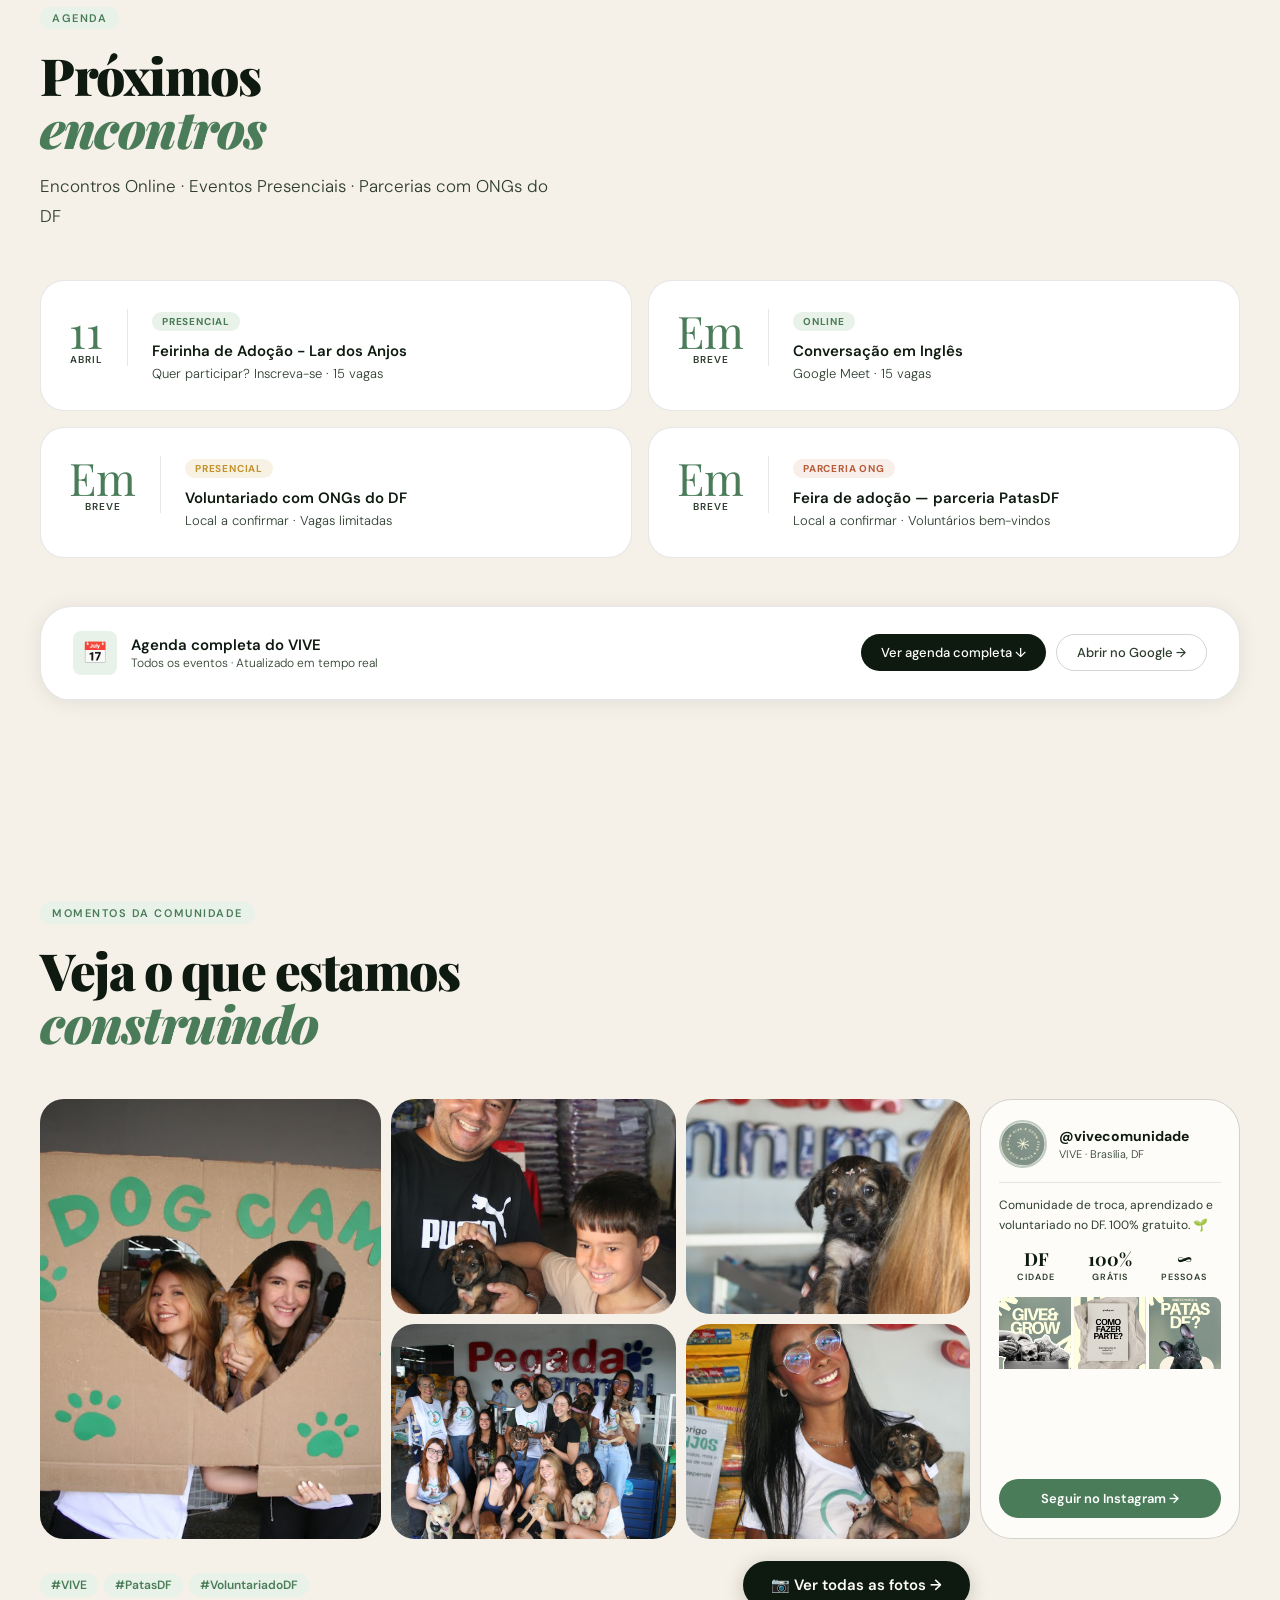
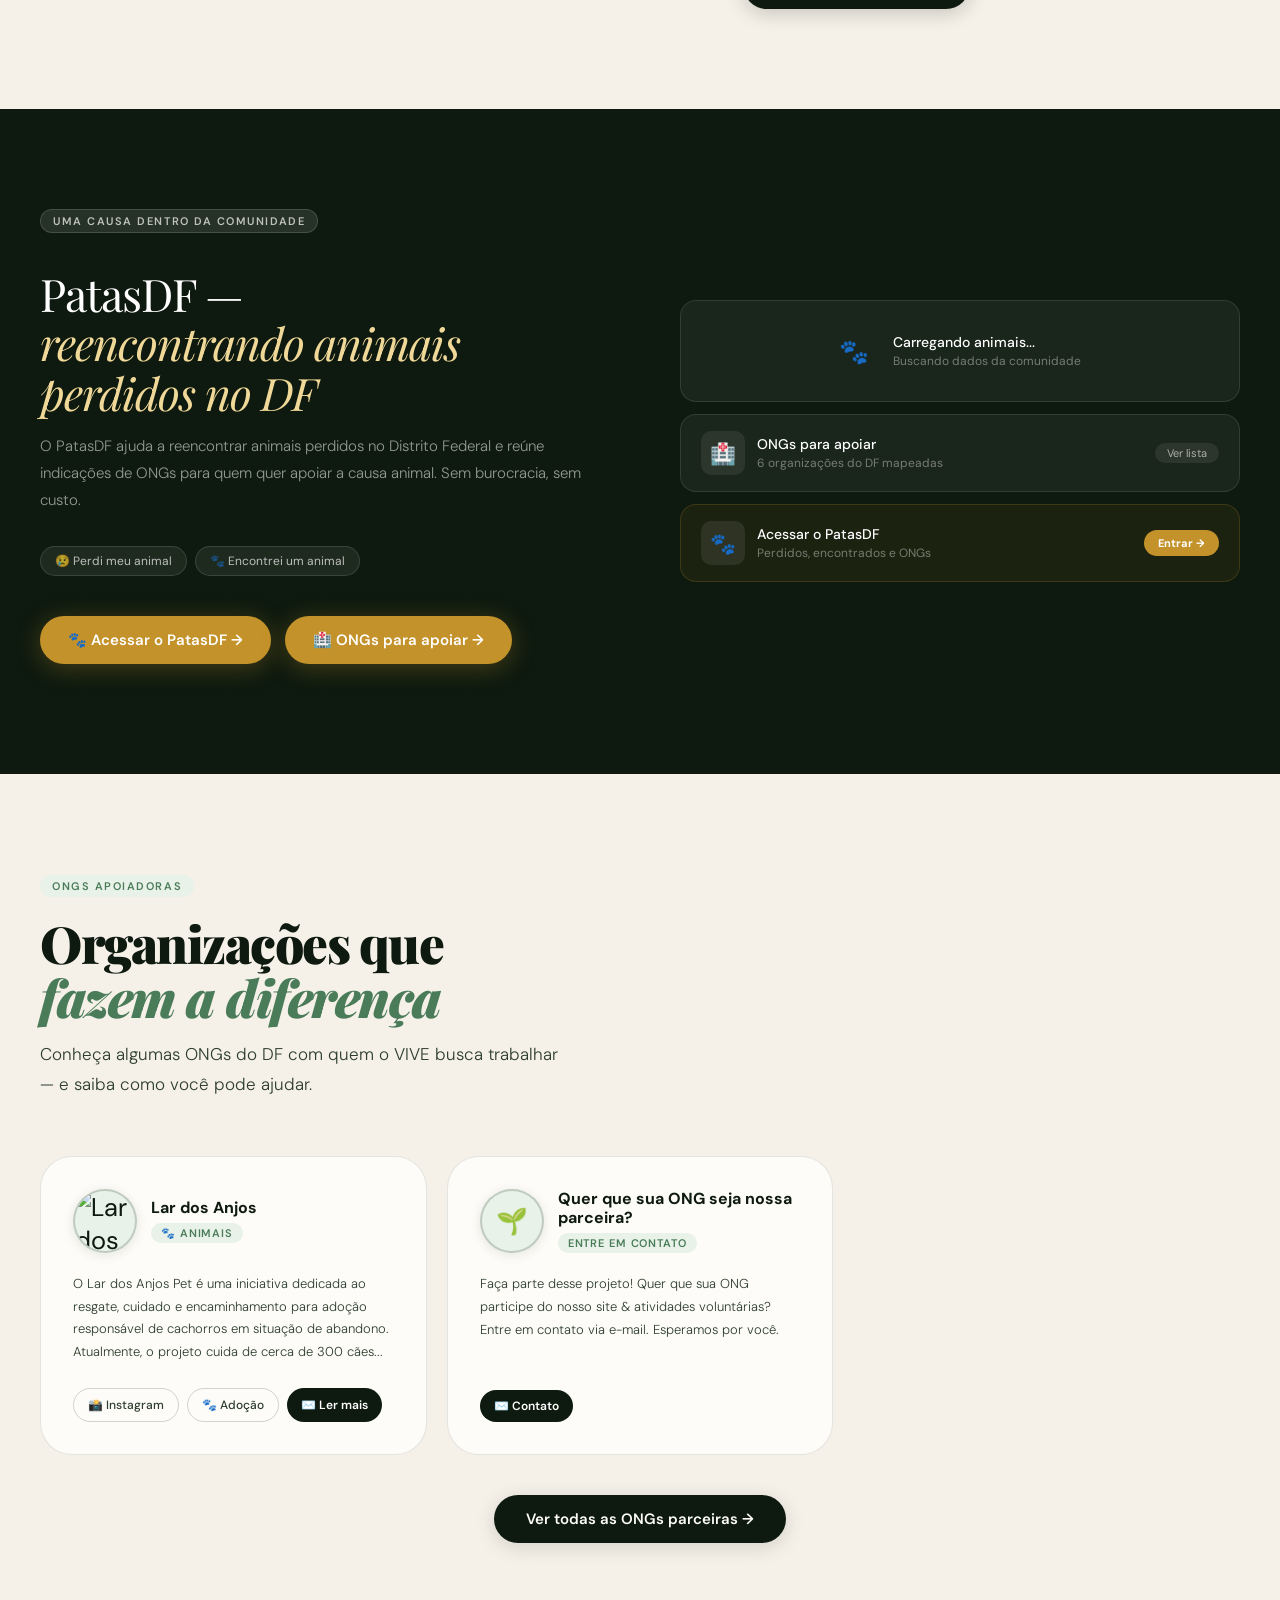
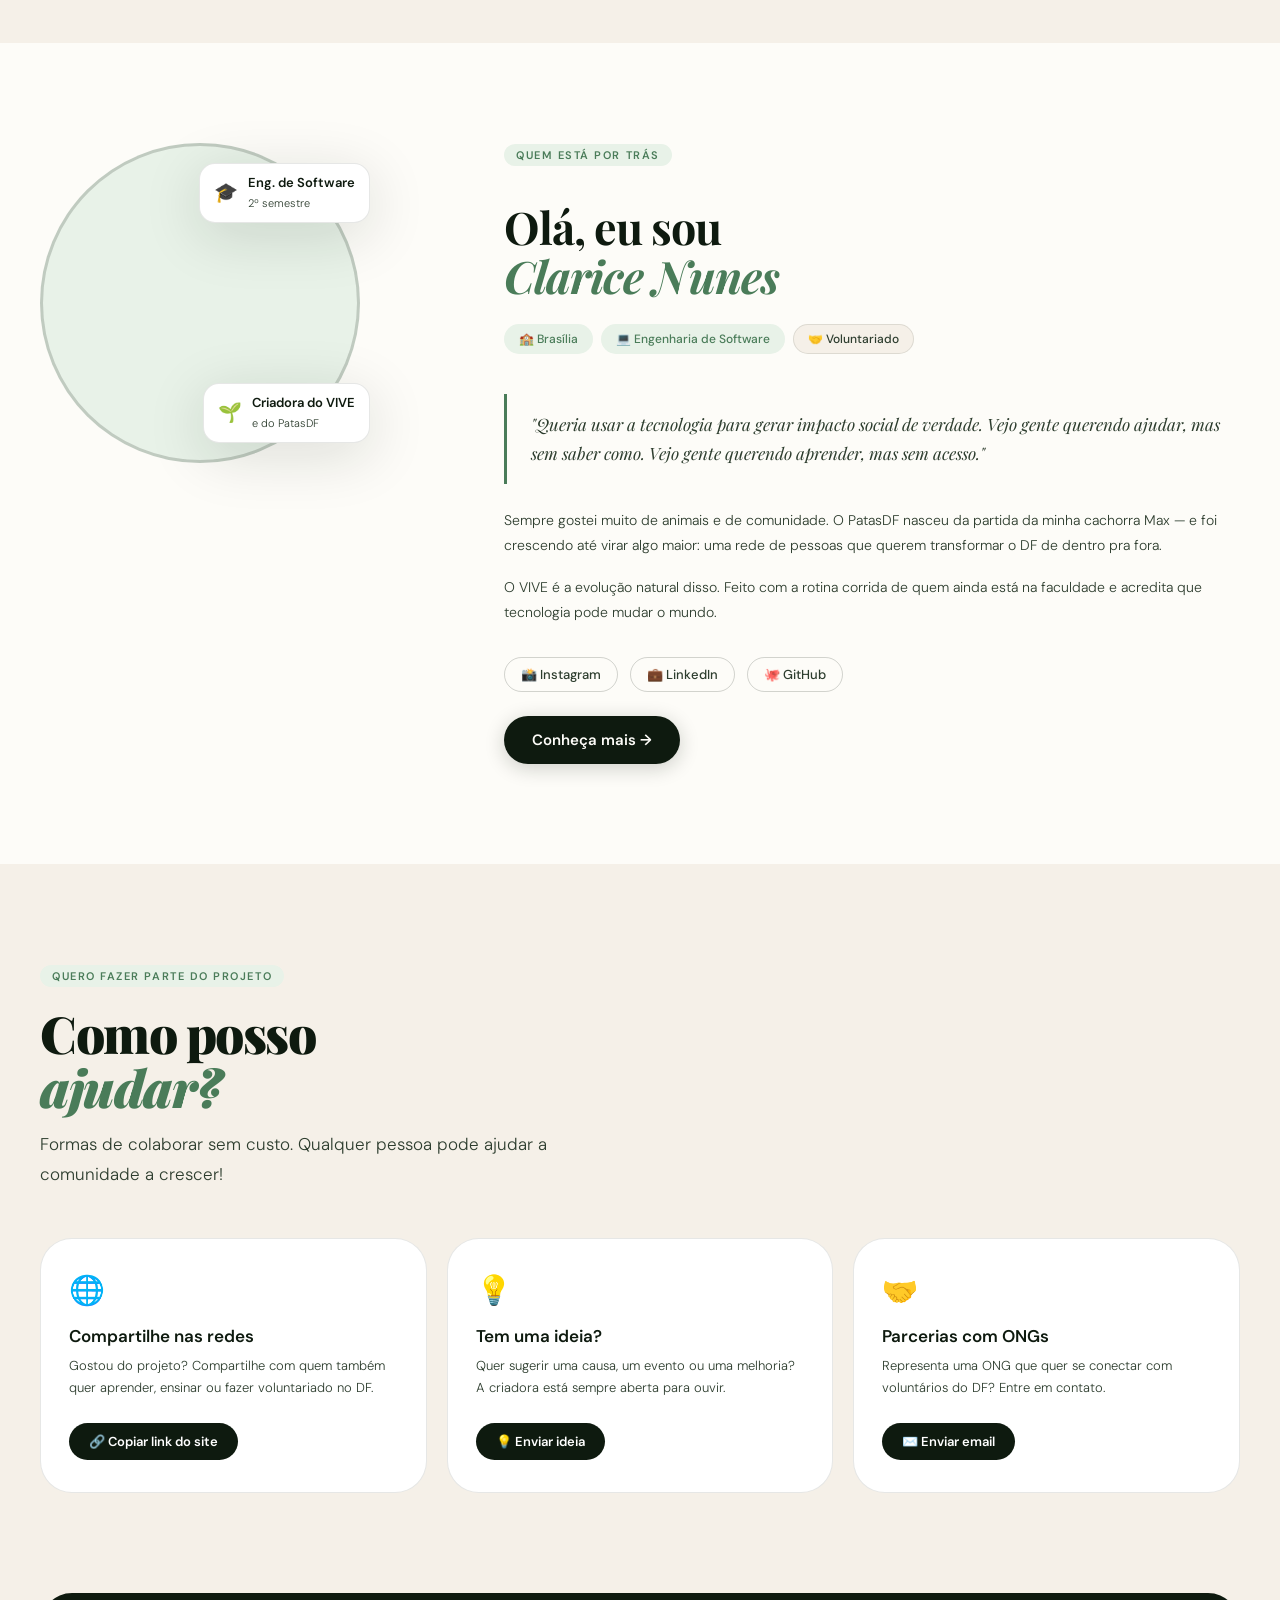
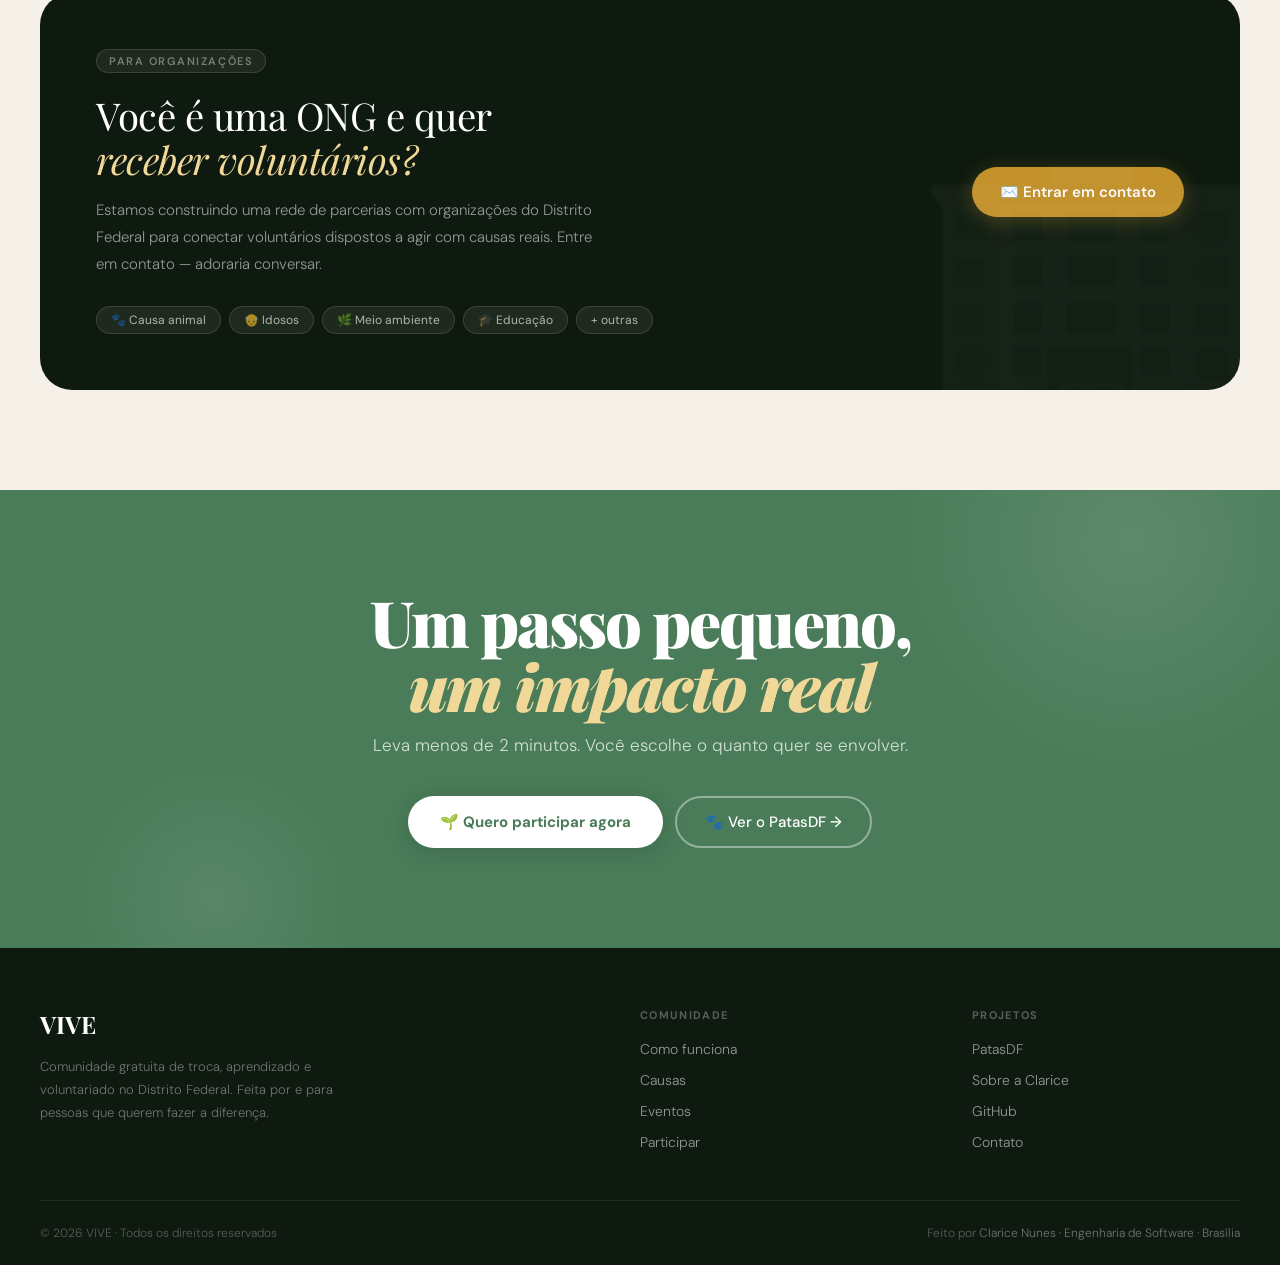
==== commit e3b6a496: "colocando link google console search" ====
--- a/index.html
+++ b/index.html
@@ -3,7 +3,8 @@
 <head>
   <meta charset="UTF-8" />
   <meta name="viewport" content="width=device-width, initial-scale=1.0" />
-  <title>Give&Grow — Comunidade de Troca, Aprendizado e Voluntariado no DF</title>
+  <meta name="google-site-verification" content="4HNpzftqS3hNCB7TtEqnaa3-RcVvin-B9rhNenokQxc" />
+  <title>VIVE — Comunidade de Troca, Aprendizado e Voluntariado no DF</title>
   <meta name="description" content="Comunidade gratuita que conecta pessoas que querem aprender, ensinar e fazer voluntariado no Distrito Federal." />
   <link rel="preconnect" href="https://fonts.googleapis.com" />
   <link rel="preconnect" href="https://fonts.gstatic.com" crossorigin />
@@ -512,7 +513,7 @@
 </head>
 <body>
 
-  <!-- ONG MODAL -->
+  
   <div class="ong-modal-overlay" id="ongModalOverlay" onclick="if(event.target===this)fecharOngModal()">
     <div class="ong-modal-box" id="ongModalBox">
       <div class="ong-modal-header">
@@ -534,7 +535,7 @@
 
   <nav class="navbar" id="navbar">
     <div class="nav-inner">
-      <a href="#" class="logo">Give<em>&</em>Grow</a>
+      <a href="#" class="logo"><em>somos</em>VIVE</a>
       <div class="hamburger" id="hamburger" onclick="toggleMenu()">
         <span></span><span></span><span></span>
       </div>
@@ -563,9 +564,9 @@
         </div>
 
         <h1>
-          <span class="word-give">Give</span>
-          <span class="word-and">&amp;</span>
-          <span class="word-give">Grow</span>
+          <span class="word-give">VIVE</span>
+          <span class="word-and">&amp; transforme</span>
+          <span class="word-give"></span>
         </h1>
 
         <p class="hero-tagline">
@@ -574,7 +575,7 @@
 
         <div class="hero-ctas">
           <a href="#participar" class="btn-primary">🌱 Quero participar</a>
-          <a href="https://www.instagram.com/wegivegrow/" class="btn-secondary" target="_blank">Instagram →</a>
+          <a href="https://www.instagram.com/vivecomunidade/" class="btn-secondary" target="_blank">Instagram →</a>
           <a href="#causas" class="btn-secondary">Ver causas →</a>
         </div>
       </div>
@@ -664,7 +665,7 @@
     <div class="stat-item"><div><div class="stat-num">∞</div><div class="stat-label">Sem limite de pessoas</div></div></div>
   </div>
 
-  <!-- COMO FUNCIONA -->
+
   <section class="section how-section" id="como-funciona">
     <div class="container">
       <span class="label reveal">Como funciona</span>
@@ -717,7 +718,7 @@
       </div>
       <div class="data-note reveal">
         <div class="data-note-icon">🔒</div>
-        <div><strong>Seus dados ficam protegidos</strong><p>Os formulários são hospedados no Google Forms. O Give&amp;Grow não armazena suas informações diretamente. Nenhum dado é vendido ou compartilhado com terceiros.</p></div>
+        <div><strong>Seus dados ficam protegidos</strong><p>Os formulários são hospedados no Google Forms. O VIVE não armazena suas informações diretamente. Nenhum dado é vendido ou compartilhado com terceiros.</p></div>
       </div>
     </div>
   </section>
@@ -737,7 +738,7 @@
         <div class="cal-header">
           <div class="cal-header-left">
             <div class="cal-icon">📅</div>
-            <div><div class="cal-title">Agenda completa do Give&amp;Grow</div><div class="cal-sub">Todos os eventos · Atualizado em tempo real</div></div>
+            <div><div class="cal-title">Agenda completa do VIVE</div><div class="cal-sub">Todos os eventos · Atualizado em tempo real</div></div>
           </div>
           <div class="cal-actions">
             <button class="cal-btn" onclick="toggleCalendar()">Ver agenda completa ↓</button>
@@ -745,7 +746,7 @@
           </div>
         </div>
         <div id="calendarEmbed" style="display:none;">
-          <iframe src="https://calendar.google.com/calendar/embed?src=f966a5aa6c3a2e6e953029df6875e0b035dfc5a0577ab1ee072df353fa7fc4fa%40group.calendar.google.com&ctz=America%2FSao_Paulo" style="border:0;width:100%;height:520px;" frameborder="0" scrolling="no" title="Agenda Give&Grow"></iframe>
+          <iframe src="https://calendar.google.com/calendar/embed?src=f966a5aa6c3a2e6e953029df6875e0b035dfc5a0577ab1ee072df353fa7fc4fa%40group.calendar.google.com&ctz=America%2FSao_Paulo" style="border:0;width:100%;height:520px;" frameborder="0" scrolling="no" title="Agenda VIVE"></iframe>
         </div>
       </div>
     </div>
@@ -874,12 +875,12 @@
 
     <div class="fotos-layout reveal">
 
-      <!-- Coluna esquerda: fotos + footer -->
+
       <div>
         <div class="fotos-mosaic">
 
           <div class="foto-item foto-tall">
-            <img src="evento1/feirinha4.png" alt="Voluntariado Give&Grow"
+            <img src="evento1/feirinha4.png" alt="Voluntariado VIVE"
                  onerror="this.style.display='none';this.nextElementSibling.style.display='flex'">
             <div class="foto-placeholder" style="display:none"><span class="ph-icon">🤝</span><span class="ph-label">Adicione fotos/evento1.jpg</span></div>
             <div class="foto-overlay"><span class="foto-tag">Voluntariado</span></div>
@@ -920,12 +921,12 @@
             <div class="foto-overlay"><span class="foto-tag">Meio ambiente</span></div>
           </div>
 
-        </div><!-- /fotos-mosaic -->
-
-        <!-- Footer: abaixo das fotos, acima do ig-card no tablet/mobile -->
+        </div>
+
+
         <div class="fotos-footer">
           <div class="fotos-hashtags">
-            <span class="fotos-hashtag">#GiveAndGrow</span>
+            <span class="fotos-hashtag">#VIVE</span>
             <span class="fotos-hashtag">#PatasDF</span>
             <span class="fotos-hashtag">#VoluntariadoDF</span>
           </div>
@@ -933,16 +934,16 @@
         </div>
       </div>
 
-      <!-- Coluna direita: ig-card -->
+   
       <div class="ig-card">
         <div class="ig-card-top">
           <div class="ig-avatar">
-            <img src="fotos/logo.jpeg" alt="Give&Grow"
+            <img src="fotos/logo.jpeg" alt="VIVE"
                  onerror="this.style.display='none'">
           </div>
           <div>
-            <div class="ig-handle">@wegivegrow</div>
-            <div class="ig-subname">Give&Grow · Brasília, DF</div>
+            <div class="ig-handle">@vivecomunidade</div>
+            <div class="ig-subname">VIVE · Brasília, DF</div>
           </div>
         </div>
         <p class="ig-bio">Comunidade de troca, aprendizado e voluntariado no DF. 100% gratuito. 🌱</p>
@@ -956,19 +957,19 @@
           <div class="ig-mini-photo"><img src="fotos/post2.png" alt="" onerror="this.style.display='none';this.parentElement.textContent='💬'"></div>
           <div class="ig-mini-photo"><img src="fotos/post3.png" alt="" onerror="this.style.display='none';this.parentElement.textContent='🌿'"></div>
         </div>
-        <a href="https://www.instagram.com/wegivegrow/" target="_blank" rel="noopener" class="ig-follow-btn">
+        <a href="https://www.instagram.com/vivecomunidade/" target="_blank" rel="noopener" class="ig-follow-btn">
           Seguir no Instagram →
         </a>
       </div>
 
-    </div><!-- /fotos-layout -->
+    </div>
 
   </div>
 </section>
   
   
 
-  <!-- PATAS -->
+
   <section class="section patas-section" id="patasdf">
     <div class="container">
       <div class="patas-inner">
@@ -1003,19 +1004,19 @@
     </div>
   </section>
 
-  <!-- ONGs APOIADORAS -->
+
   <section class="ongs-apoiadoras" id="ongs">
     <div class="ongs-apoiadoras-inner">
       <div class="apoiadoras-header">
         <div class="apoiadoras-header-left">
           <span class="label reveal">ONGs apoiadoras</span>
           <h2 class="display reveal">Organizações que<br><em>fazem a diferença</em></h2>
-          <p class="lead reveal" style="margin-bottom:0;">Conheça algumas ONGs do DF com quem o Give&amp;Grow busca trabalhar — e saiba como você pode ajudar.</p>
+          <p class="lead reveal" style="margin-bottom:0;">Conheça algumas ONGs do DF com quem o VIVE busca trabalhar — e saiba como você pode ajudar.</p>
         </div>
       </div>
 
       <div class="apoiadoras-grid">
-        <!-- Lar dos Anjos -->
+
         <div class="apoiadora-card">
           <div class="apoiadora-top">
             <div class="apoiadora-avatar">
@@ -1069,9 +1070,9 @@
       <div class="criadora-inner">
         <div class="criadora-img-wrap reveal">
           <div class="criadora-circle">
-            <img src="fotos/clarice1.jpeg" alt="Clarice Nunes" onerror="this.style.display='none'">
-          </div>
-          <div class="criadora-badge cb1"><span class="cb-emoji">🌱</span><div class="cb-text"><strong>Criadora do Give&amp;Grow</strong><span>e do PatasDF</span></div></div>
+            <img src="fotos/clarice1.png" alt="Clarice Nunes" onerror="this.style.display='none'">
+          </div>
+          <div class="criadora-badge cb1"><span class="cb-emoji">🌱</span><div class="cb-text"><strong>Criadora do VIVE</strong><span>e do PatasDF</span></div></div>
           <div class="criadora-badge cb2"><span class="cb-emoji">🎓</span><div class="cb-text"><strong>Eng. de Software</strong><span>2º semestre</span></div></div>
         </div>
         <div class="criadora-text">
@@ -1086,7 +1087,7 @@
             <p>"Queria usar a tecnologia para gerar impacto social de verdade. Vejo gente querendo ajudar, mas sem saber como. Vejo gente querendo aprender, mas sem acesso."</p>
           </div>
           <p class="bio-text reveal">Sempre gostei muito de animais e de comunidade. O PatasDF nasceu da partida da minha cachorra Max — e foi crescendo até virar algo maior: uma rede de pessoas que querem transformar o DF de dentro pra fora.</p>
-          <p class="bio-text reveal">O Give&amp;Grow é a evolução natural disso. Feito com a rotina corrida de quem ainda está na faculdade e acredita que tecnologia pode mudar o mundo.</p>
+          <p class="bio-text reveal">O VIVE é a evolução natural disso. Feito com a rotina corrida de quem ainda está na faculdade e acredita que tecnologia pode mudar o mundo.</p>
           <div class="criadora-social reveal">
             <a href="https://instagram.com/claricesnunes" target="_blank" rel="noopener" class="social-link">📸 Instagram</a>
             <a href="https://linkedin.com/in/claricesnunes" target="_blank" rel="noopener" class="social-link">💼 LinkedIn</a>
@@ -1115,7 +1116,7 @@
   </section>
 
 
-  <!-- ONG DARK CTA -->
+
   <section class="ong-section">
     <div class="ong-inner">
       <div class="ong-card-dark reveal">
@@ -1138,7 +1139,7 @@
     </div>
   </section>
 
-  <!-- CTA FINAL -->
+
   <section class="cta-section">
     <div class="cta-orb cta-orb-1"></div>
     <div class="cta-orb cta-orb-2"></div>
@@ -1155,7 +1156,7 @@
   <footer>
     <div class="footer-inner">
       <div class="footer-brand">
-        <a href="#" class="footer-logo">Give<em>&</em>Grow</a>
+        <a href="#" class="footer-logo">VIVE</a>
         <p>Comunidade gratuita de troca, aprendizado e voluntariado no Distrito Federal. Feita por e para pessoas que querem fazer a diferença.</p>
       </div>
       <div class="footer-col">
@@ -1168,12 +1169,12 @@
       </div>
     </div>
     <div class="footer-bottom">
-      <span>© 2026 Give&amp;Grow · Todos os direitos reservados</span>
+      <span>© 2026 VIVE · Todos os direitos reservados</span>
       <span>Feito por <a href="#sobre-criadora">Clarice Nunes · Engenharia de Software · Brasília</a></span>
     </div>
   </footer>
 
-  <!-- MODAL FORMULÁRIOS -->
+
   <div id="m-overlay" onclick="if(event.target===this)fecharModal()" style="position:fixed;inset:0;z-index:9000;background:rgba(14,26,15,0.55);backdrop-filter:blur(8px);display:flex;align-items:center;justify-content:center;padding:1rem;opacity:0;pointer-events:none;transition:opacity 0.25s ease;touch-action:none;">
     <div id="m-box" style="background:var(--white);border-radius:var(--r-xl);max-width:520px;width:100%;max-height:90dvh;overflow-y:auto;overflow-x:hidden;overscroll-behavior:contain;-webkit-overflow-scrolling:touch;box-shadow:0 32px 96px rgba(14,26,15,0.22);transform:translateY(24px) scale(0.97);transition:transform 0.35s cubic-bezier(0.34,1.56,0.64,1);">
       <div style="padding:1.75rem 2rem 1.5rem;border-bottom:1px solid var(--border);display:flex;align-items:flex-start;justify-content:space-between;gap:1rem;position:sticky;top:0;background:var(--white);z-index:1;">
@@ -1348,7 +1349,7 @@
     // ── PATAS MINI
     async function carregarPatasMini() {
       try {
-        const resp = await fetch('https://raw.githubusercontent.com/claricenunes/Give-and-Grow/main/animais.json?t=' + Date.now());
+        const resp = await fetch('https://raw.githubusercontent.com/claricenunes/VIVE-Comunidade/main/animais.json?t=' + Date.now());
         if (!resp.ok) return;
         const animais = await resp.json();
         const container = document.getElementById('patasMini');
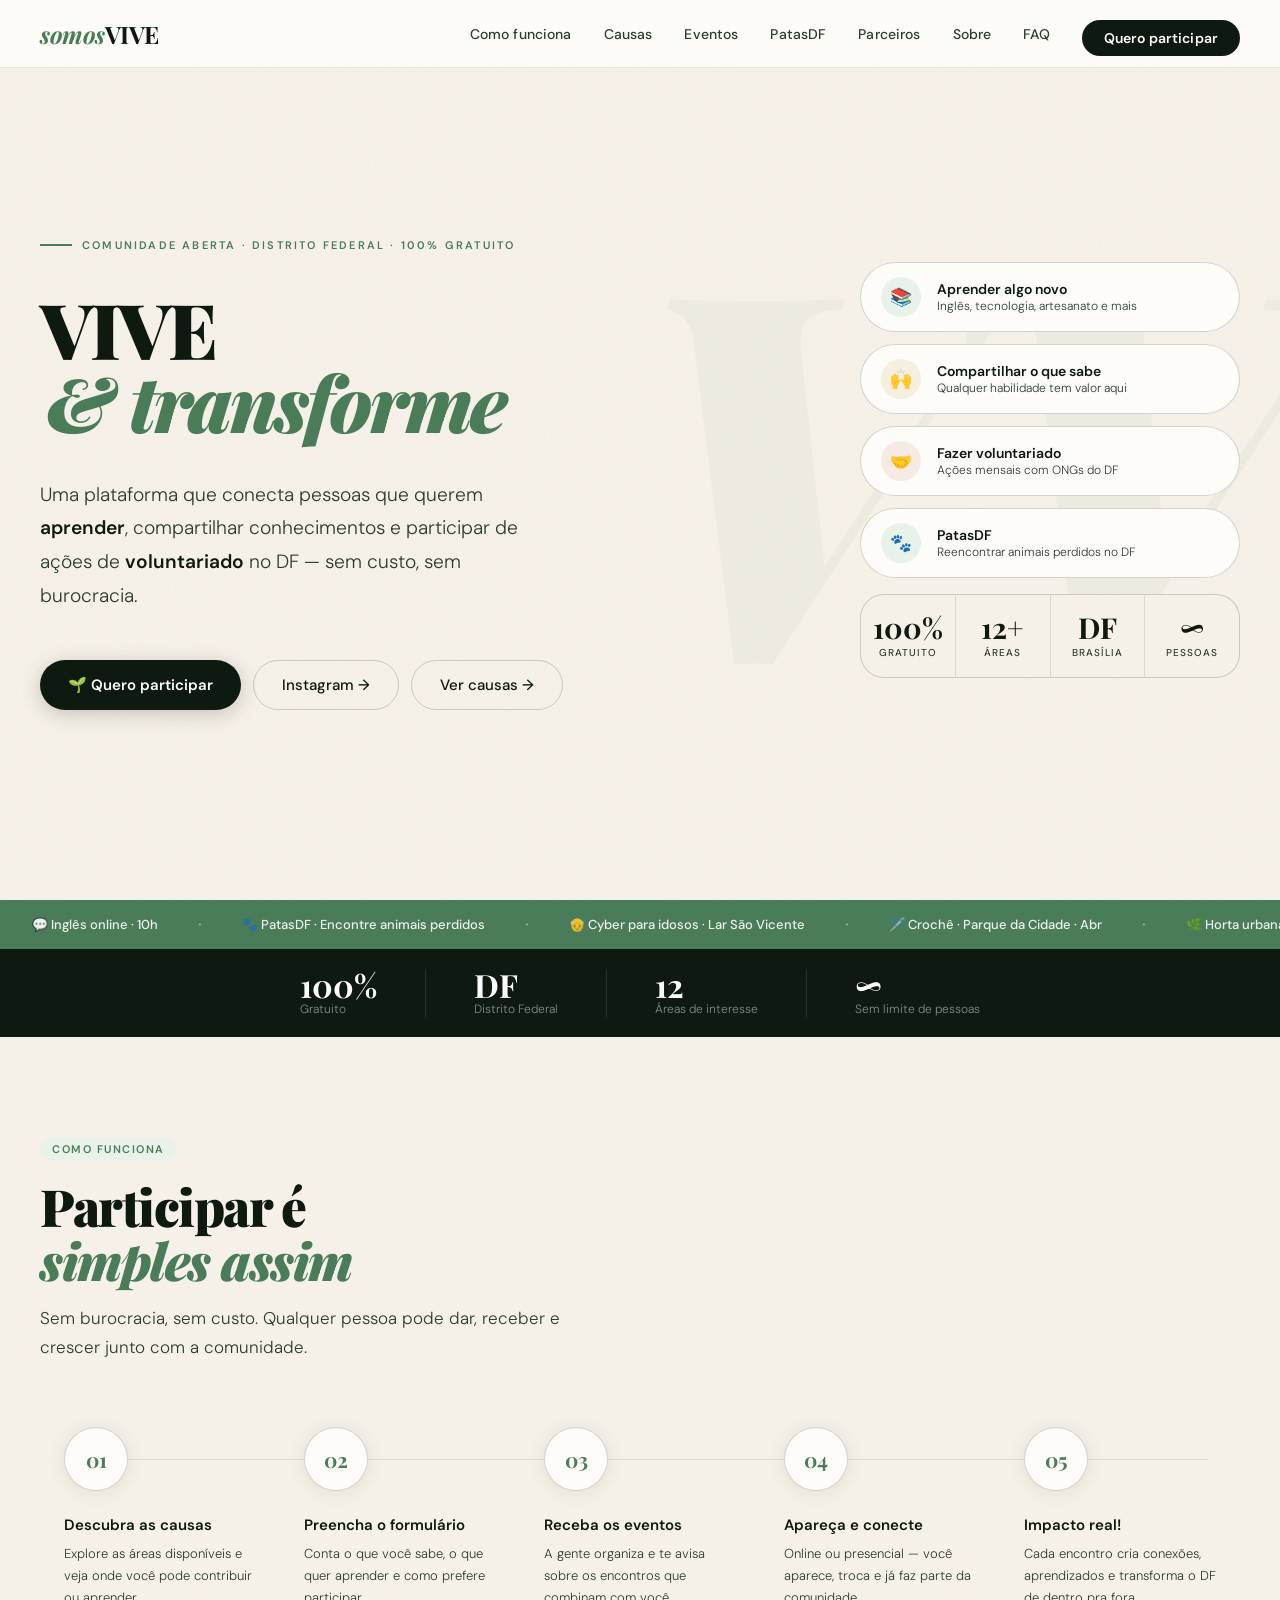
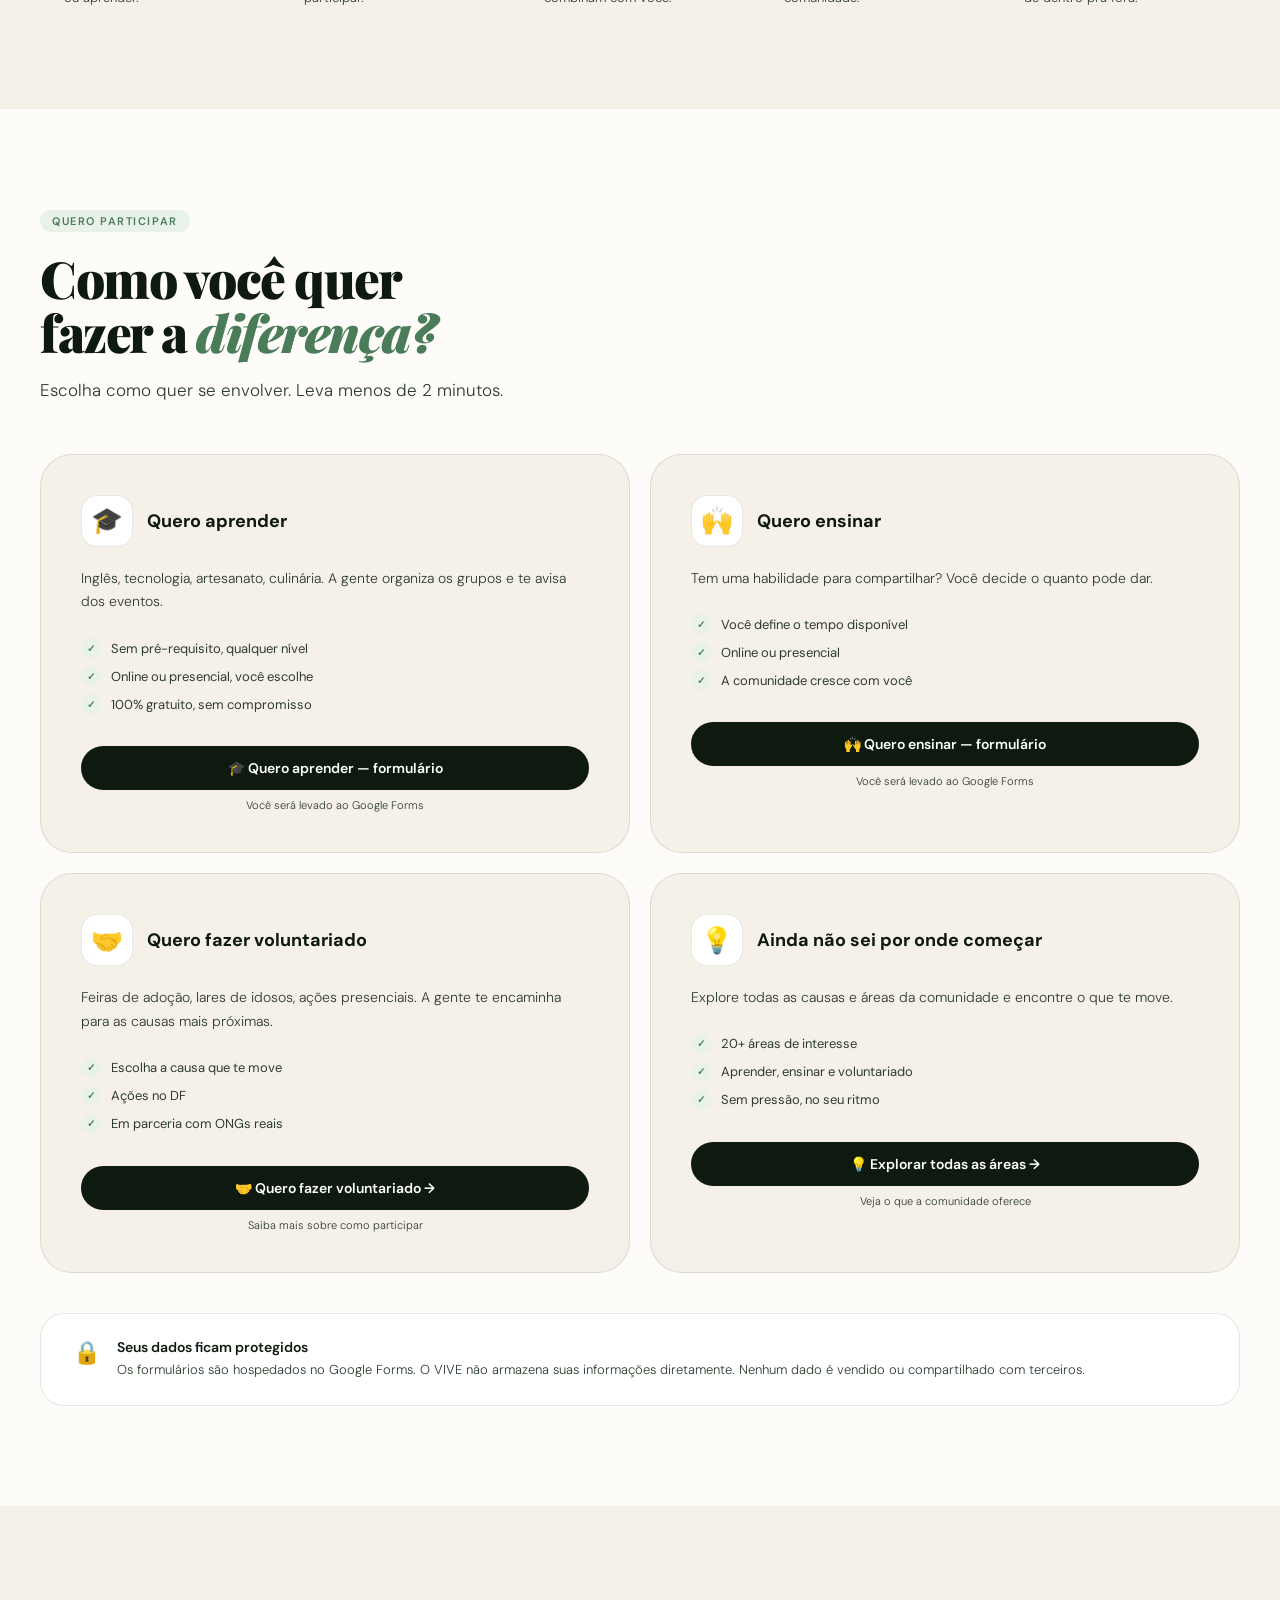
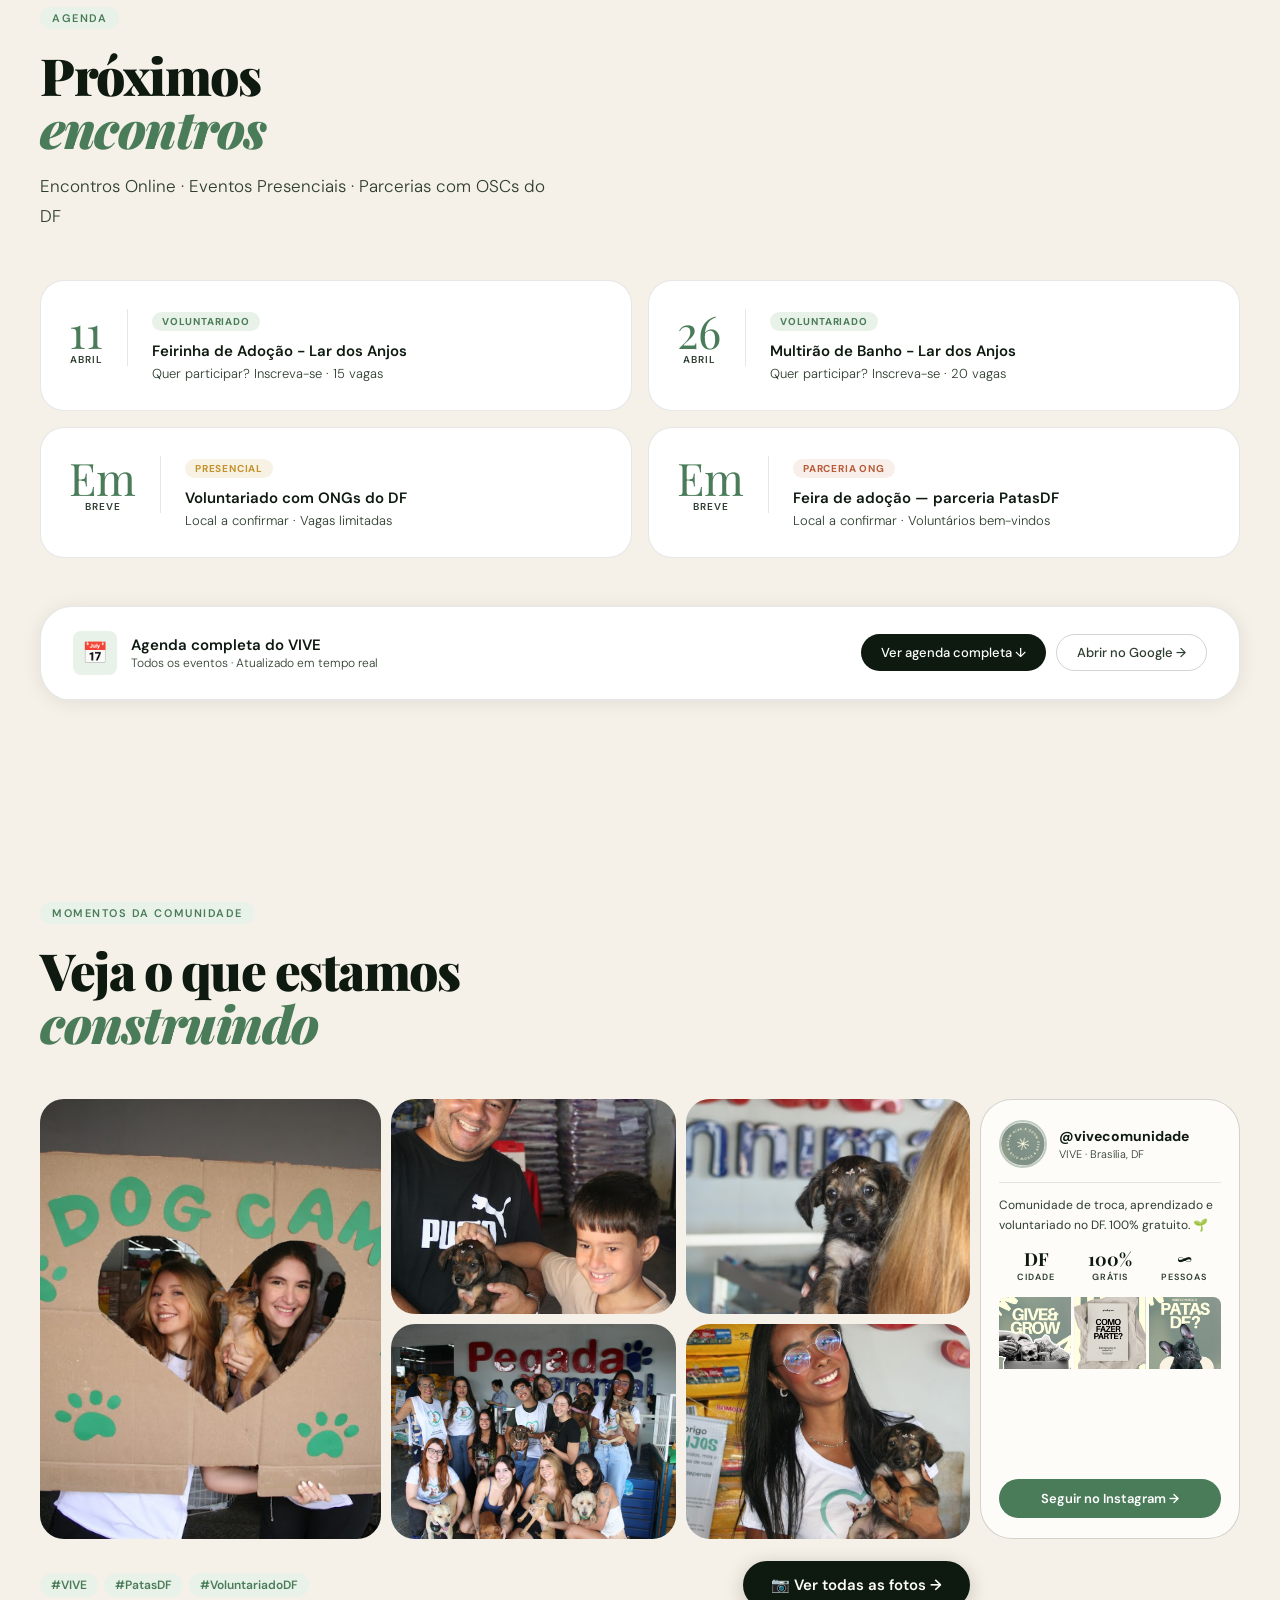
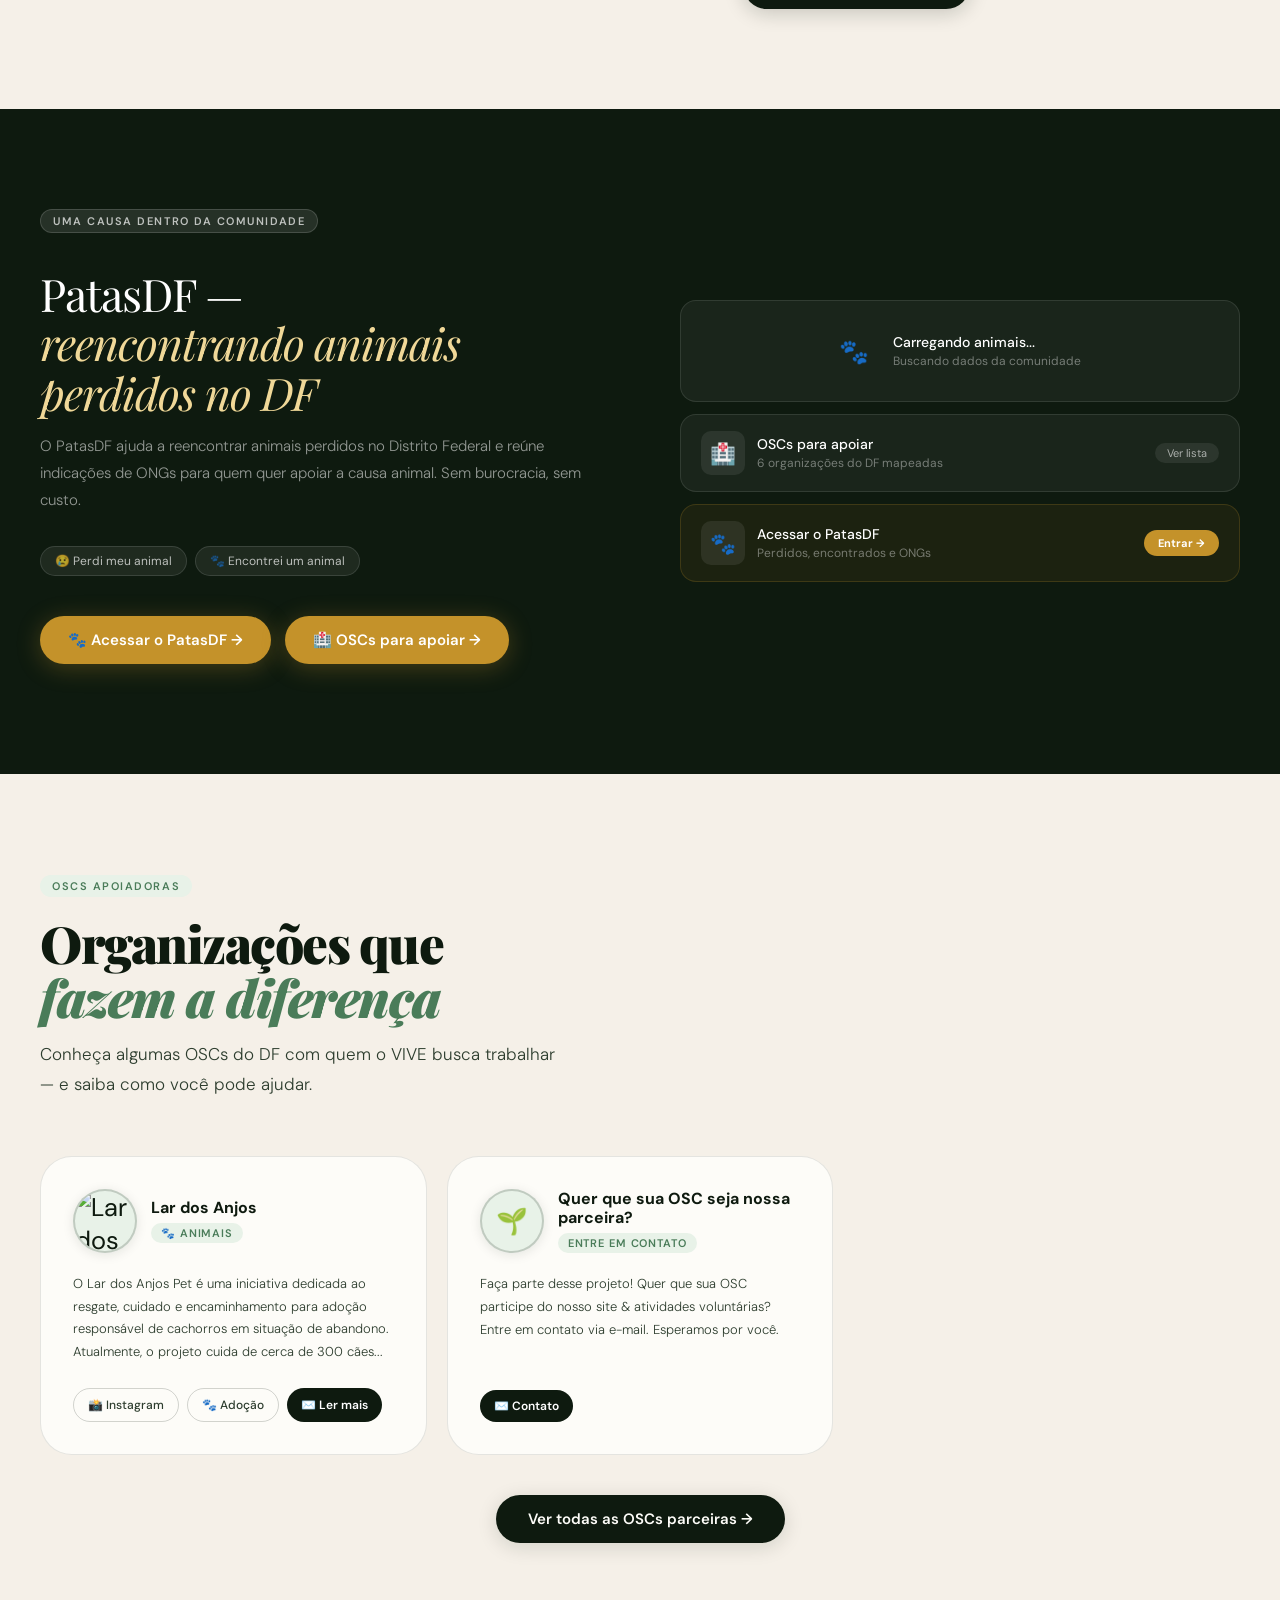
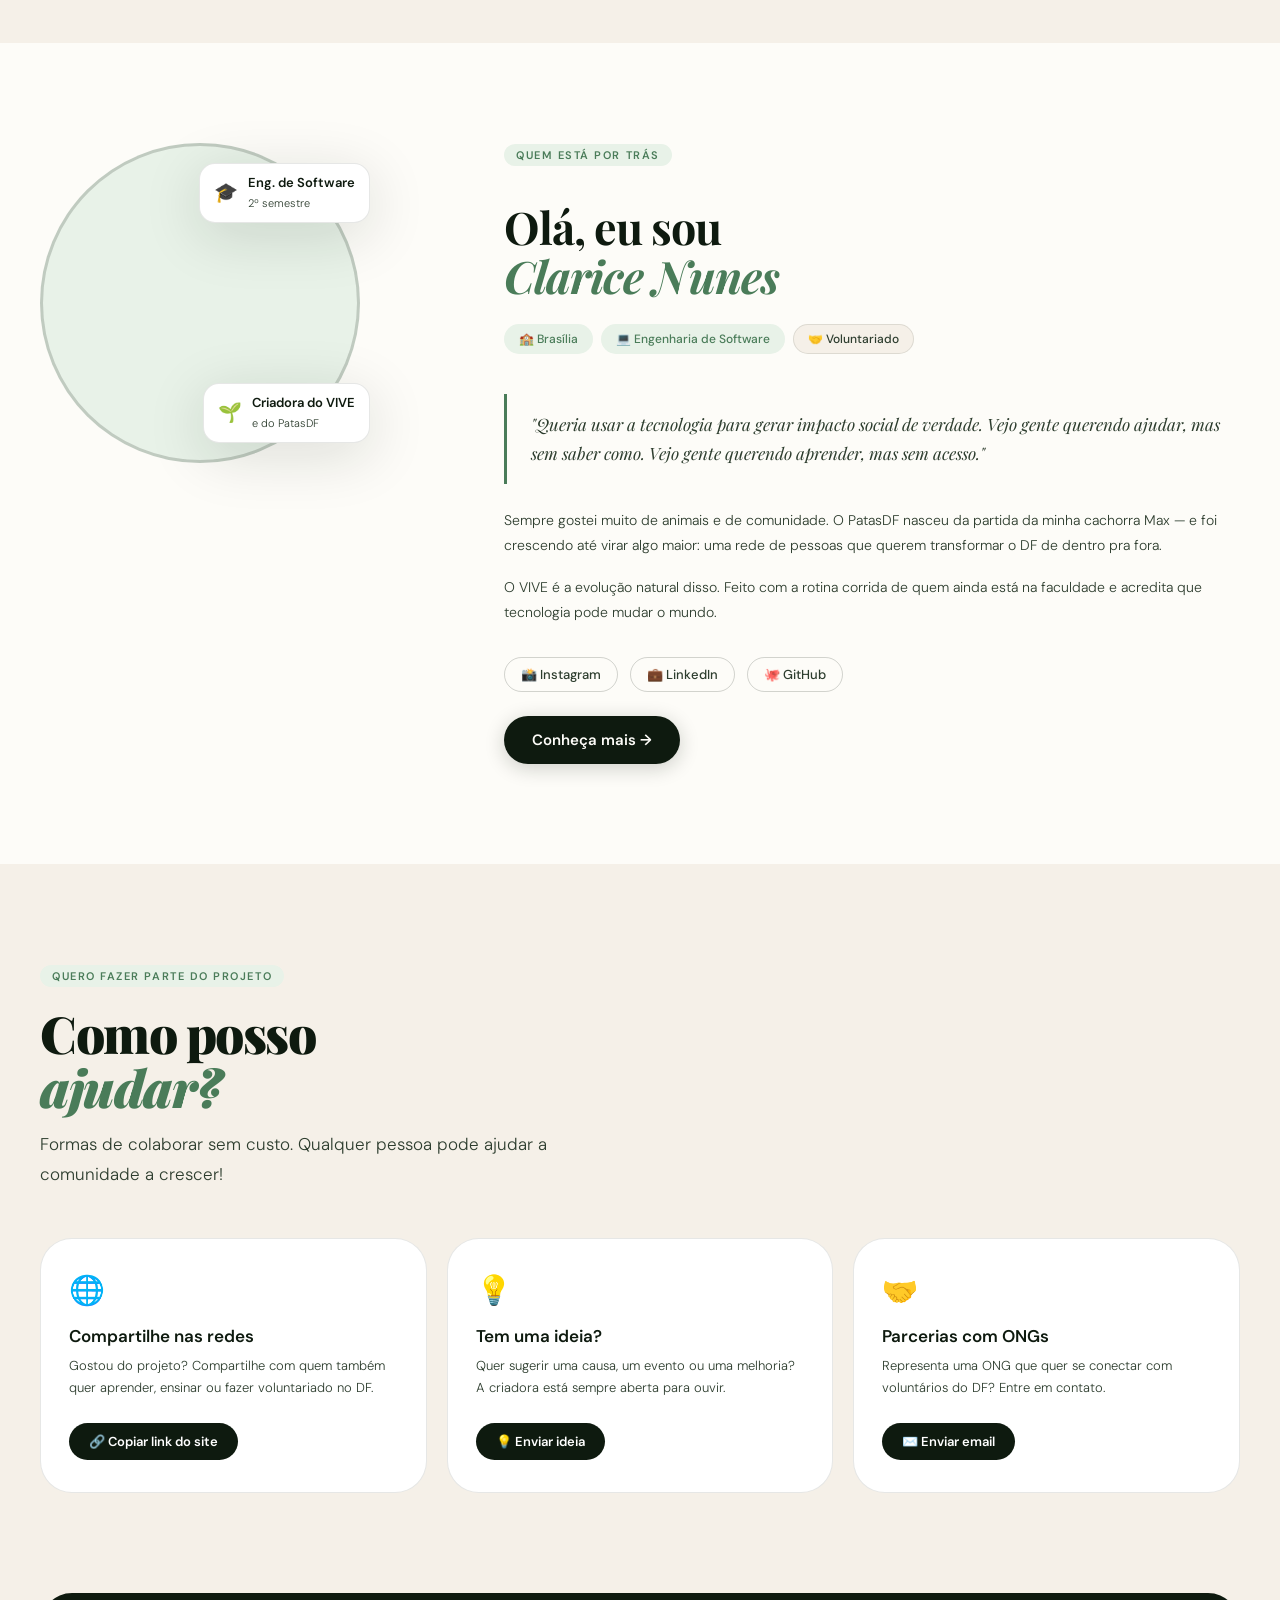
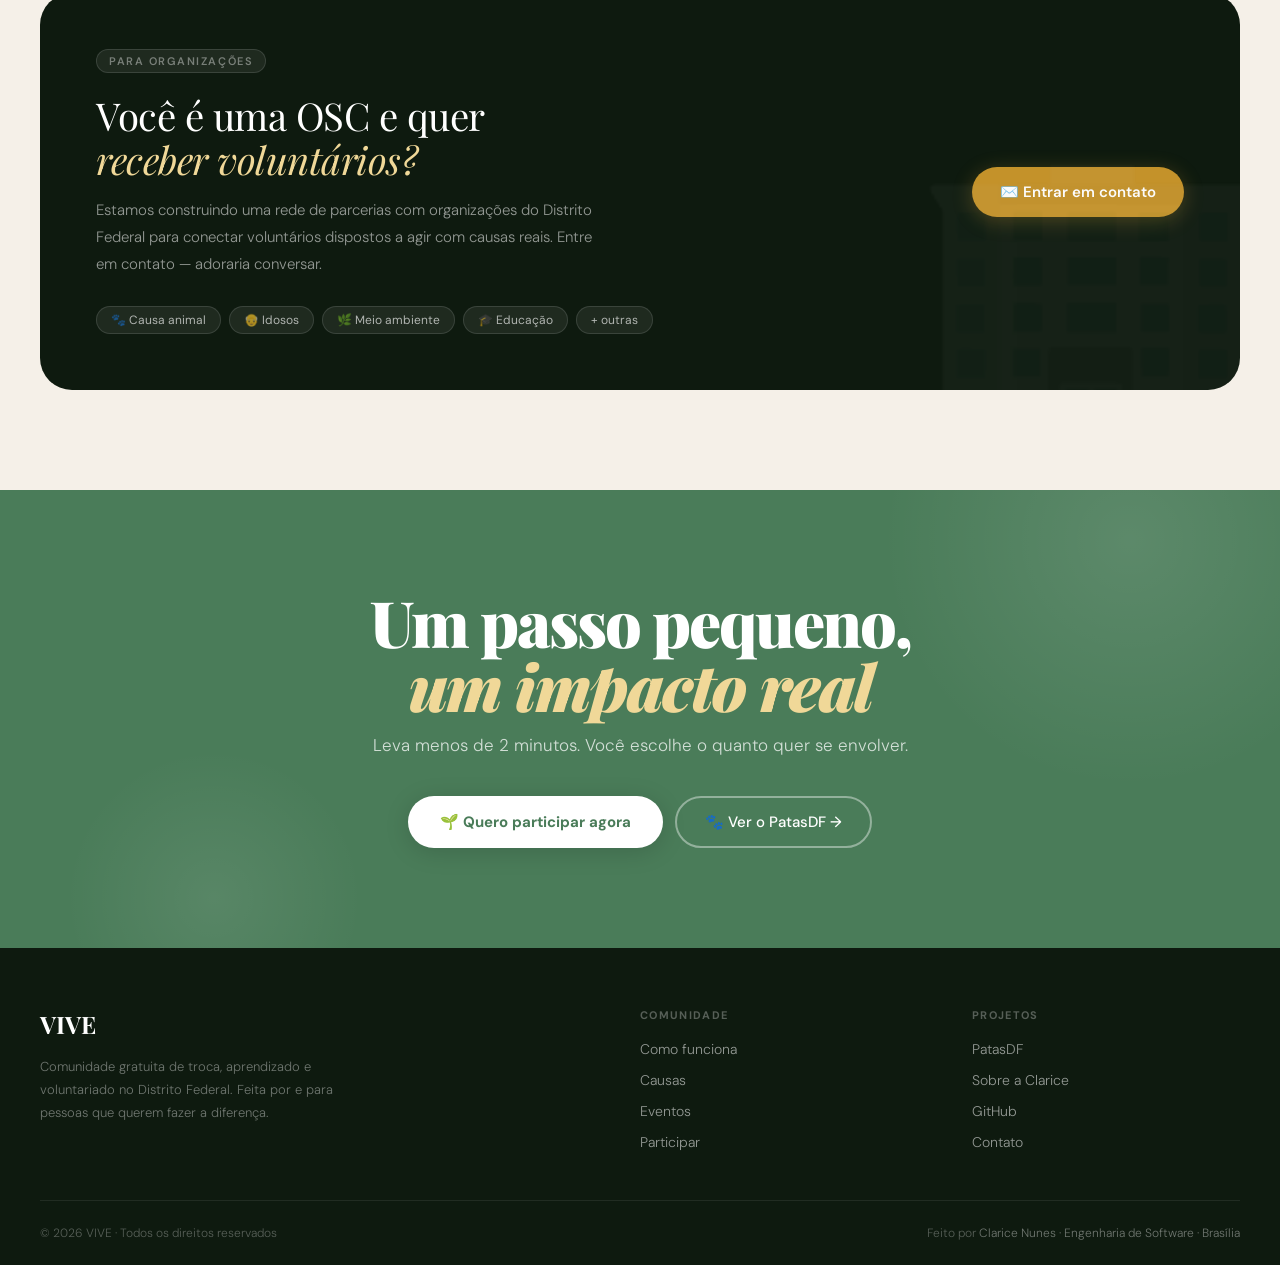
==== commit 4465bb91: "Atualização evento dia 26/04" ====
--- a/index.html
+++ b/index.html
@@ -310,7 +310,7 @@
     .btn-gold-outline { display: inline-flex; align-items: center; gap: 8px; background: var(--gold); color: white; padding: 14px 28px; border-radius: 100px; font-size: 15px; font-weight: 600; text-decoration: none; transition: all 0.2s; box-shadow: 0 4px 24px rgba(196,146,42,0.3); margin-right: 10px; margin-bottom: 10px; }
     .btn-gold-outline:hover { transform: translateY(-2px); box-shadow: 0 8px 32px rgba(196,146,42,0.4); }
 
-    /* ── ONGs APOIADORAS ── */
+   
     .ongs-apoiadoras { padding: 100px 2rem; background: var(--cream); }
     .ongs-apoiadoras-inner { max-width: 1200px; margin: 0 auto; }
     .apoiadoras-header { display: flex; align-items: flex-end; justify-content: space-between; flex-wrap: wrap; gap: 1.5rem; margin-bottom: 3.5rem; }
@@ -544,7 +544,7 @@
         <li><a href="causas.html">Causas</a></li>
         <li><a href="#eventos">Eventos</a></li>
         <li><a href="#patasdf">PatasDF</a></li>
-        <li><a href="#ongs">ONGs</a></li>
+        <li><a href="#ongs">Parceiros</a></li>
         <li><a href="#sobre-criadora">Sobre</a></li>
         <li><a href="faq.html">FAQ</a></li>
         <li style="margin-top:8px;"><a href="#participar" class="nav-cta">Quero participar</a></li>
@@ -554,7 +554,7 @@
 
 
   <section class="hero">
-    <div class="hero-bg-letter">G</div>
+    <div class="hero-bg-letter">VV</div>
     <div class="hero-inner">
 
       <div class="hero-left">
@@ -727,12 +727,13 @@
     <div class="container">
       <span class="label reveal">Agenda</span>
       <h2 class="display reveal">Próximos<br><em>encontros</em></h2>
-      <p class="lead reveal">Encontros Online · Eventos Presenciais · Parcerias com ONGs do DF</p>
+      <p class="lead reveal">Encontros Online · Eventos Presenciais · Parcerias com OSCs do DF</p>
       <div class="eventos-grid">
-        <div class="evento-card reveal"><div class="ev-date"><div class="ev-day">11</div><div class="ev-month">abril</div></div><div class="ev-content"><span class="ev-tag ev-online">Presencial</span><div class="ev-name">Feirinha de Adoção - Lar dos Anjos</div><div class="ev-info">Quer participar? Inscreva-se · 15 vagas</div></div></div>
-        <div class="evento-card reveal"><div class="ev-date"><div class="ev-day">Em</div><div class="ev-month">breve</div></div><div class="ev-content"><span class="ev-tag ev-online">Online</span><div class="ev-name">Conversação em Inglês</div><div class="ev-info">Google Meet · 15 vagas</div></div></div>
+        <div class="evento-card reveal"><div class="ev-date"><div class="ev-day">11</div><div class="ev-month">abril</div></div><div class="ev-content"><span class="ev-tag ev-online">Voluntariado</span><div class="ev-name">Feirinha de Adoção - Lar dos Anjos</div><div class="ev-info">Quer participar? Inscreva-se · 15 vagas</div></div></div>
+        <div class="evento-card reveal"><div class="ev-date"><div class="ev-day">26</div><div class="ev-month">abril</div></div><div class="ev-content"><span class="ev-tag ev-online">Voluntariado</span><div class="ev-name">Multirão de Banho - Lar dos Anjos</div><div class="ev-info">Quer participar? Inscreva-se · 20 vagas</div></div></div>
         <div class="evento-card reveal"><div class="ev-date"><div class="ev-day">Em</div><div class="ev-month">breve</div></div><div class="ev-content"><span class="ev-tag ev-presencial">Presencial</span><div class="ev-name">Voluntariado com ONGs do DF</div><div class="ev-info">Local a confirmar · Vagas limitadas</div></div></div>
         <div class="evento-card reveal"><div class="ev-date"><div class="ev-day">Em</div><div class="ev-month">breve</div></div><div class="ev-content"><span class="ev-tag ev-parceria">Parceria ONG</span><div class="ev-name">Feira de adoção — parceria PatasDF</div><div class="ev-info">Local a confirmar · Voluntários bem-vindos</div></div></div>
+        
       </div>
       <div class="cal-block reveal">
         <div class="cal-header">
@@ -982,7 +983,7 @@
             <span class="patas-pill">🐾 Encontrei um animal</span>
           </div>
           <a href="patasdf.html" class="btn-gold-outline reveal">🐾 Acessar o PatasDF →</a>
-          <a href="voluntariado.html" class="btn-gold-outline reveal">🏥 ONGs para apoiar →</a>
+          <a href="voluntariado.html" class="btn-gold-outline reveal">🏥 OSCs para apoiar →</a>
         </div>
         <div class="patas-cards reveal" id="patasMini">
           <div class="patas-mini" style="justify-content:center;padding:2rem;">
@@ -991,7 +992,7 @@
           </div>
           <div class="patas-mini">
             <div class="pm-icon">🏥</div>
-            <div><div class="pm-name">ONGs para apoiar</div><div class="pm-sub">6 organizações do DF mapeadas</div></div>
+            <div><div class="pm-name">OSCs para apoiar</div><div class="pm-sub">6 organizações do DF mapeadas</div></div>
             <span class="pm-badge">Ver lista</span>
           </div>
           <div class="patas-mini" style="background:rgba(196,146,42,0.08);border-color:rgba(196,146,42,0.2);">
@@ -1009,9 +1010,9 @@
     <div class="ongs-apoiadoras-inner">
       <div class="apoiadoras-header">
         <div class="apoiadoras-header-left">
-          <span class="label reveal">ONGs apoiadoras</span>
+          <span class="label reveal">OSCs apoiadoras</span>
           <h2 class="display reveal">Organizações que<br><em>fazem a diferença</em></h2>
-          <p class="lead reveal" style="margin-bottom:0;">Conheça algumas ONGs do DF com quem o VIVE busca trabalhar — e saiba como você pode ajudar.</p>
+          <p class="lead reveal" style="margin-bottom:0;">Conheça algumas OSCs do DF com quem o VIVE busca trabalhar — e saiba como você pode ajudar.</p>
         </div>
       </div>
 
@@ -1047,11 +1048,11 @@
           <div class="apoiadora-top">
             <div class="apoiadora-avatar">🌱</div>
             <div class="apoiadora-info">
-              <div class="apoiadora-name">Quer que sua ONG seja nossa parceira?</div>
+              <div class="apoiadora-name">Quer que sua OSC seja nossa parceira?</div>
               <span class="apoiadora-cat">Entre em contato</span>
             </div>
           </div>
-          <p class="apoiadora-desc">Faça parte desse projeto! Quer que sua ONG participe do nosso site &amp; atividades voluntárias? Entre em contato via e-mail. Esperamos por você.</p>
+          <p class="apoiadora-desc">Faça parte desse projeto! Quer que sua OSC participe do nosso site &amp; atividades voluntárias? Entre em contato via e-mail. Esperamos por você.</p>
           <div class="apoiadora-actions">
             <a href="mailto:euclaricenunes@gmail.com" class="btn-contact-sm">✉️ Contato</a>
           </div>
@@ -1059,7 +1060,7 @@
       </div>
 
       <div class="apoiadoras-footer reveal">
-        <a href="voluntariado.html#ongs" class="btn-ver-mais">Ver todas as ONGs parceiras →</a>
+        <a href="voluntariado.html#ongs" class="btn-ver-mais">Ver todas as OSCs parceiras →</a>
       </div>
     </div>
   </section>
@@ -1122,7 +1123,7 @@
       <div class="ong-card-dark reveal">
         <div>
           <span class="ong-dark-tag">Para organizações</span>
-          <h2 class="ong-dark-title">Você é uma ONG e quer<br><em>receber voluntários?</em></h2>
+          <h2 class="ong-dark-title">Você é uma OSC e quer<br><em>receber voluntários?</em></h2>
           <p class="ong-dark-desc">Estamos construindo uma rede de parcerias com organizações do Distrito Federal para conectar voluntários dispostos a agir com causas reais. Entre em contato — adoraria conversar.</p>
           <div style="display:flex;flex-wrap:wrap;gap:8px;margin-top:1.75rem;">
             <span style="background:rgba(255,255,255,0.07);border:1px solid rgba(255,255,255,0.12);color:rgba(255,255,255,0.65);font-size:12px;padding:5px 14px;border-radius:100px;">🐾 Causa animal</span>
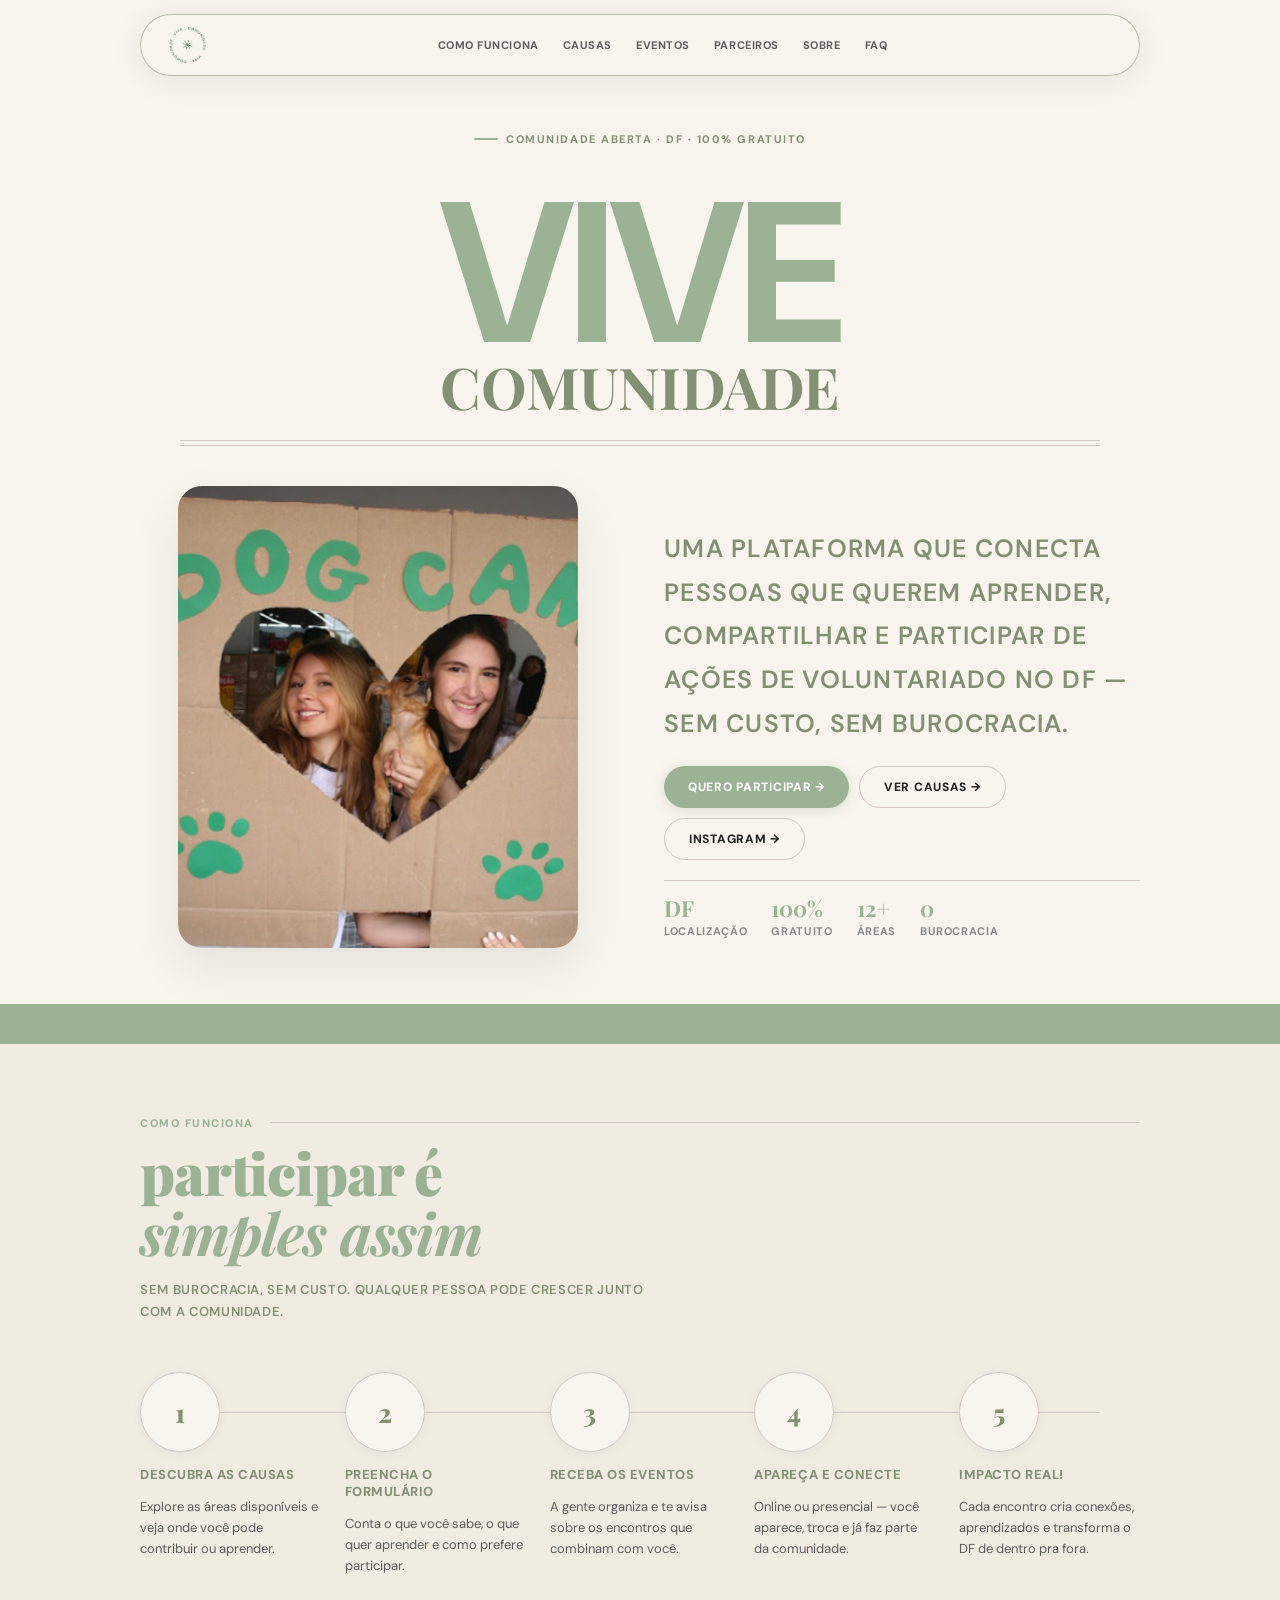
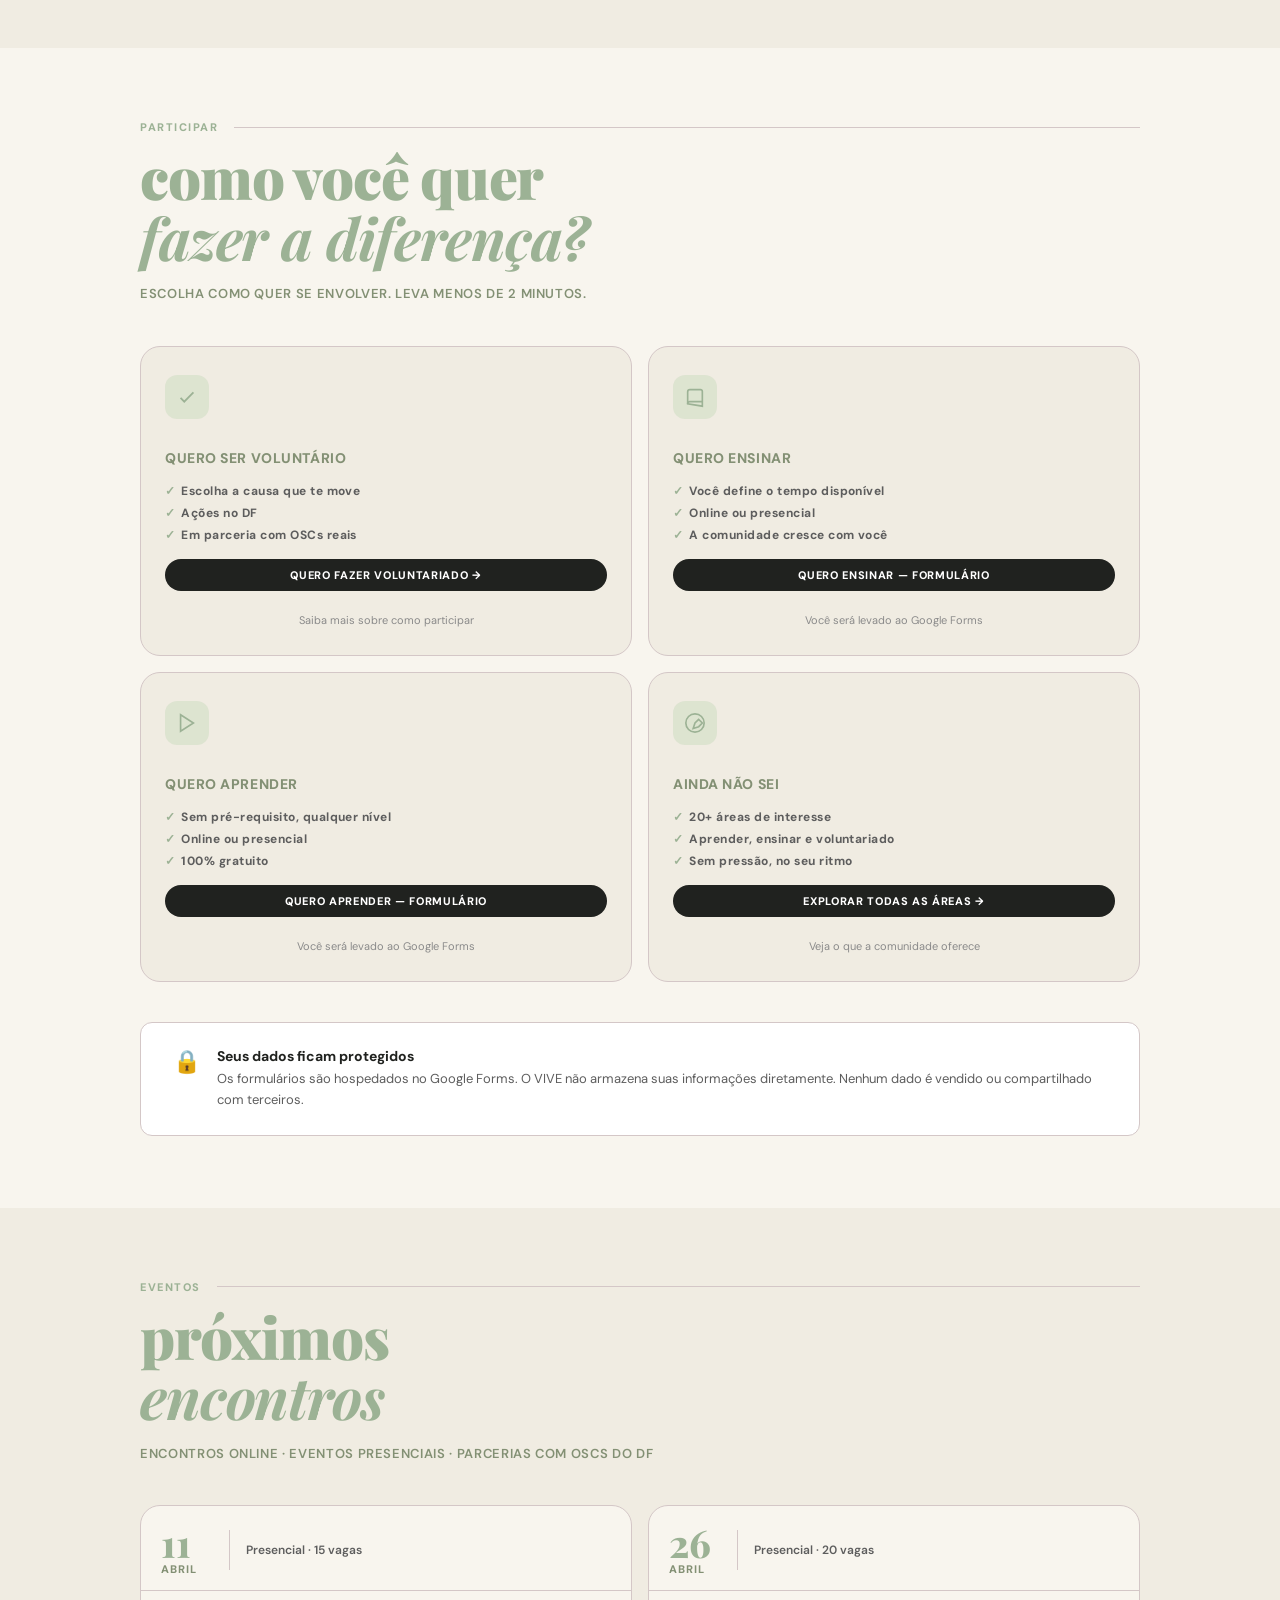
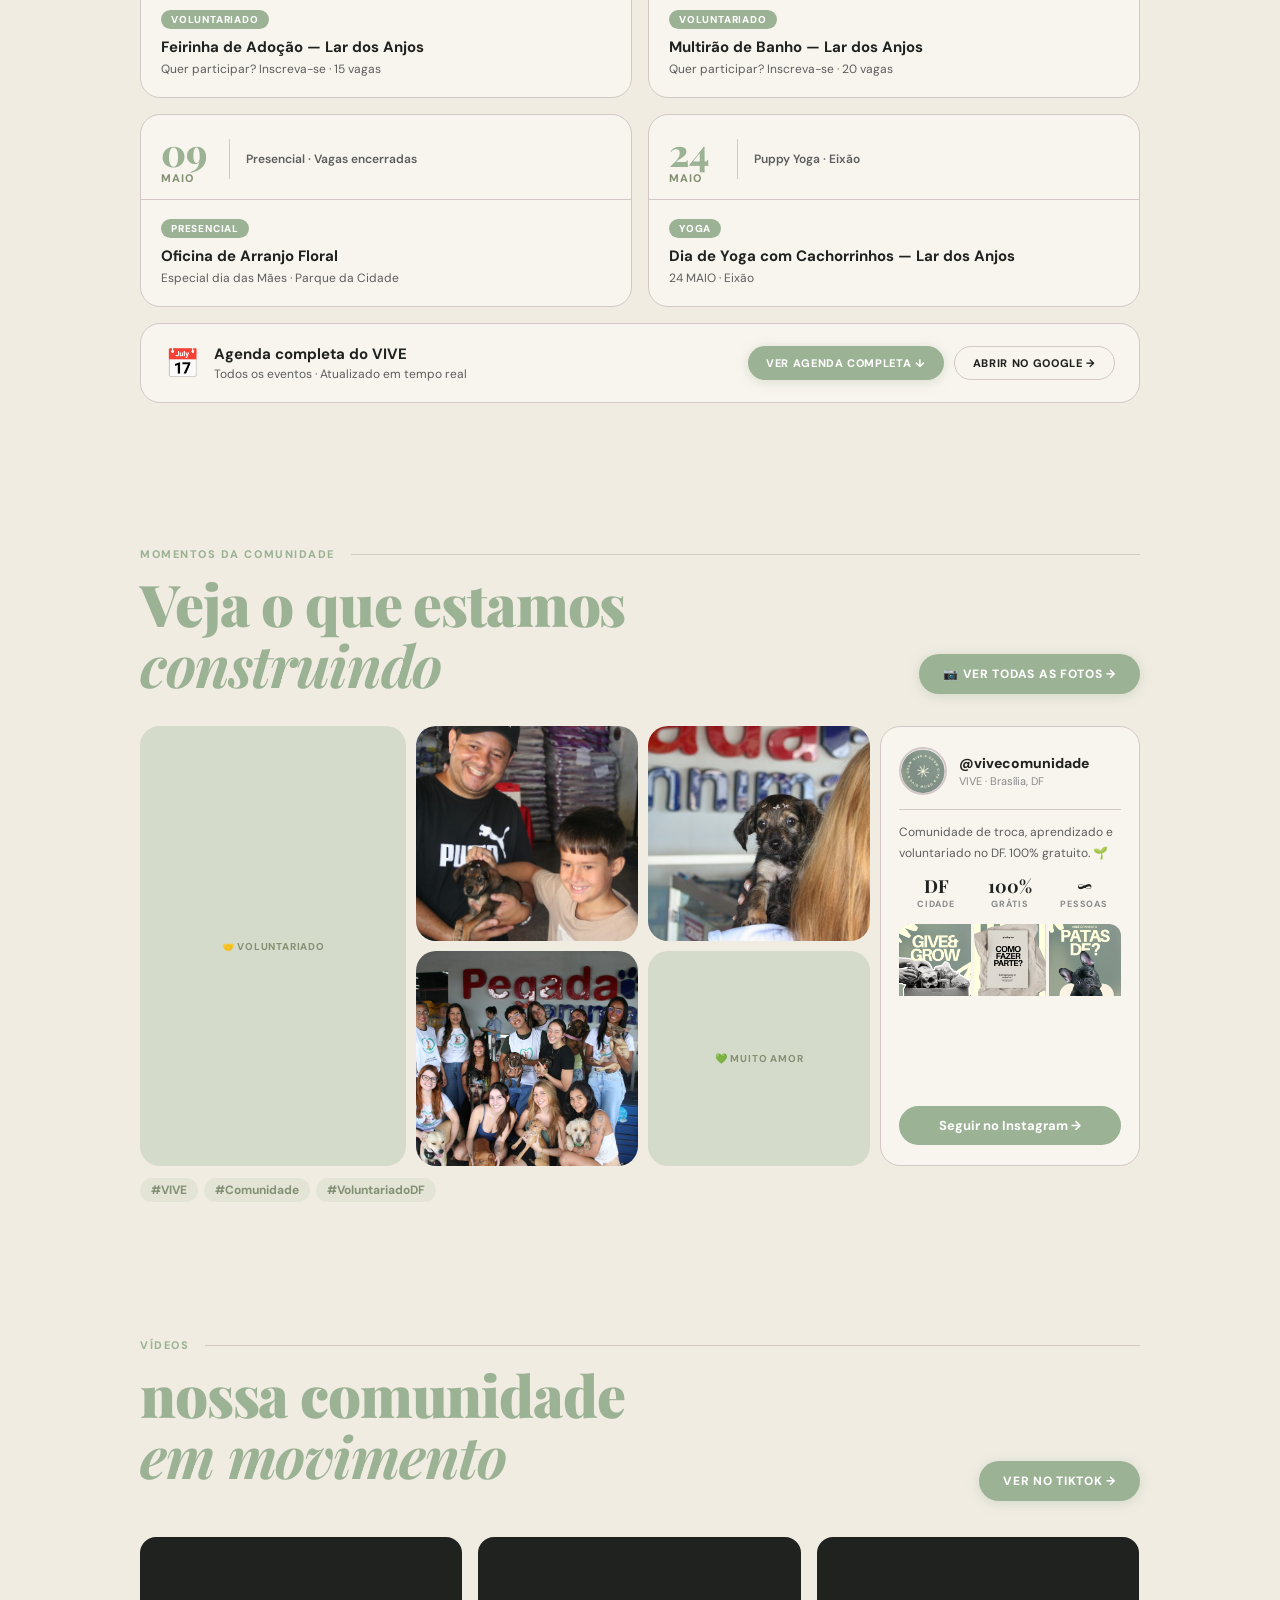
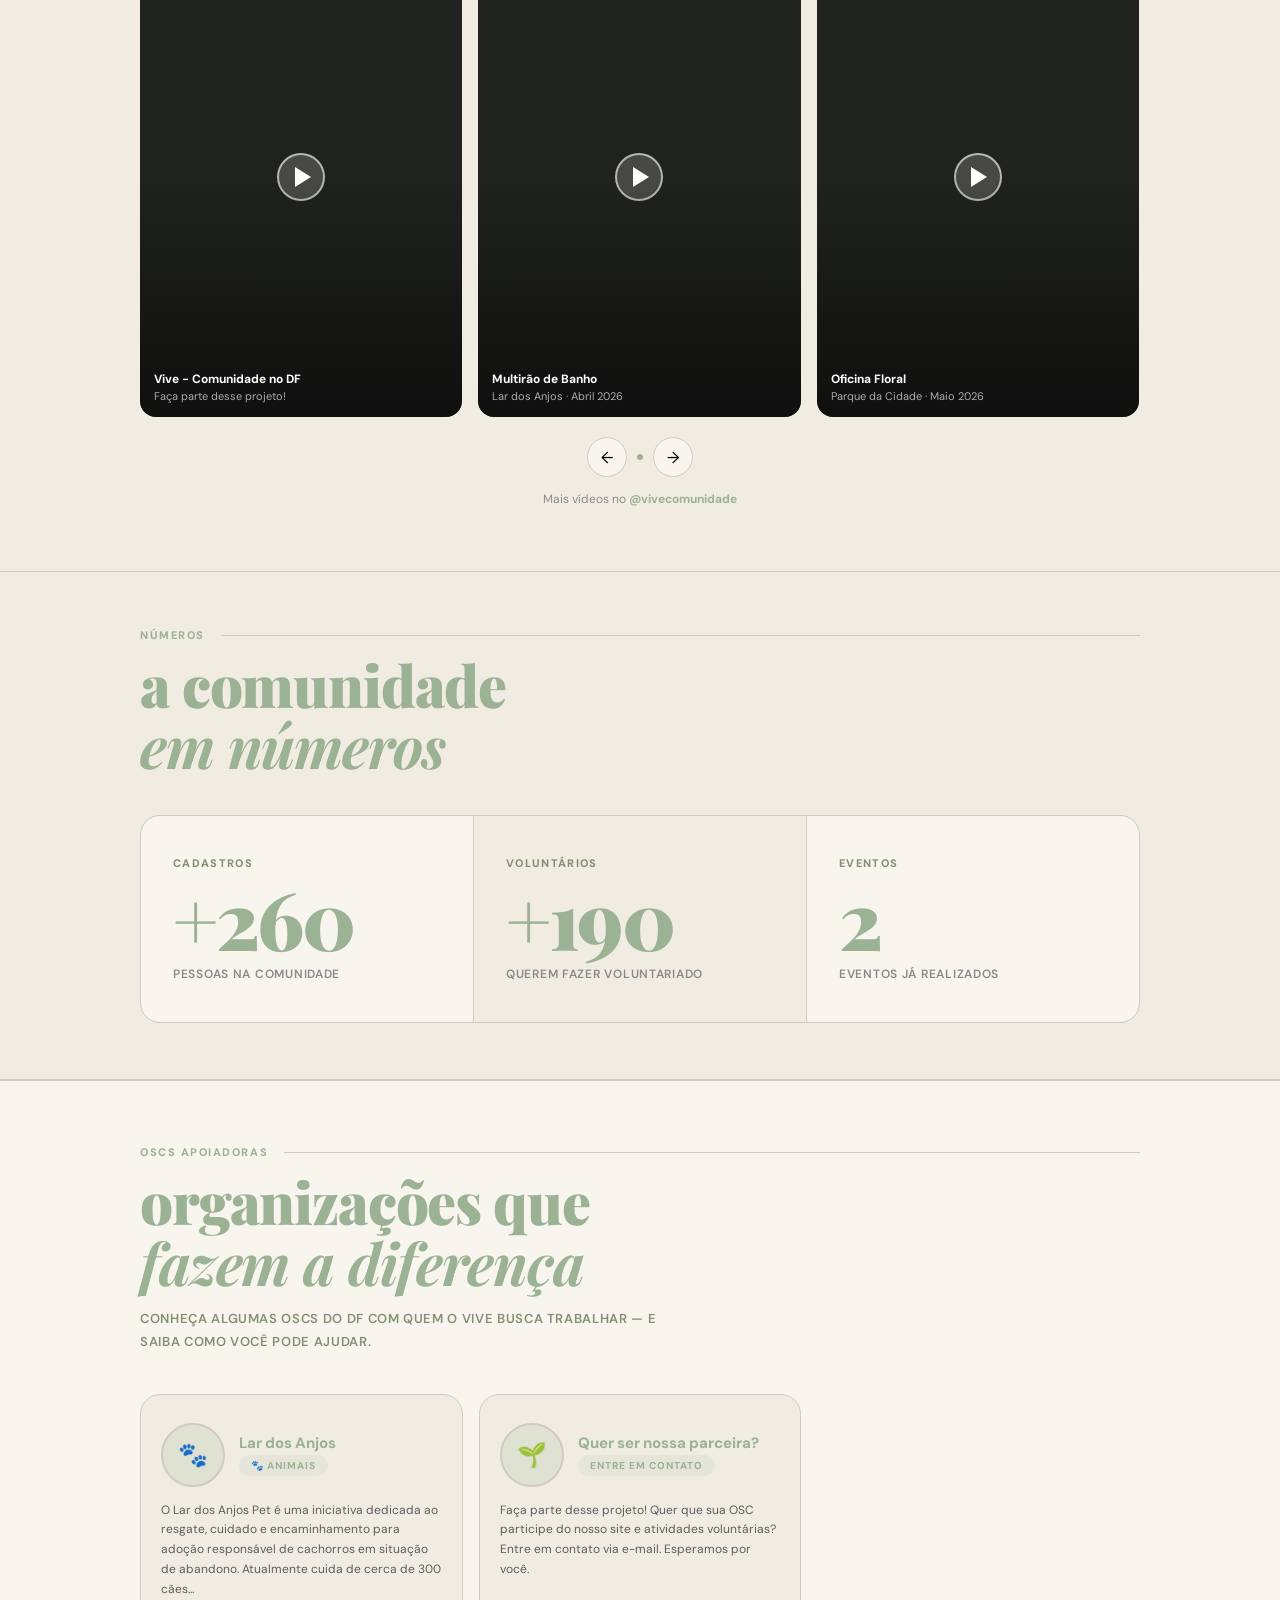
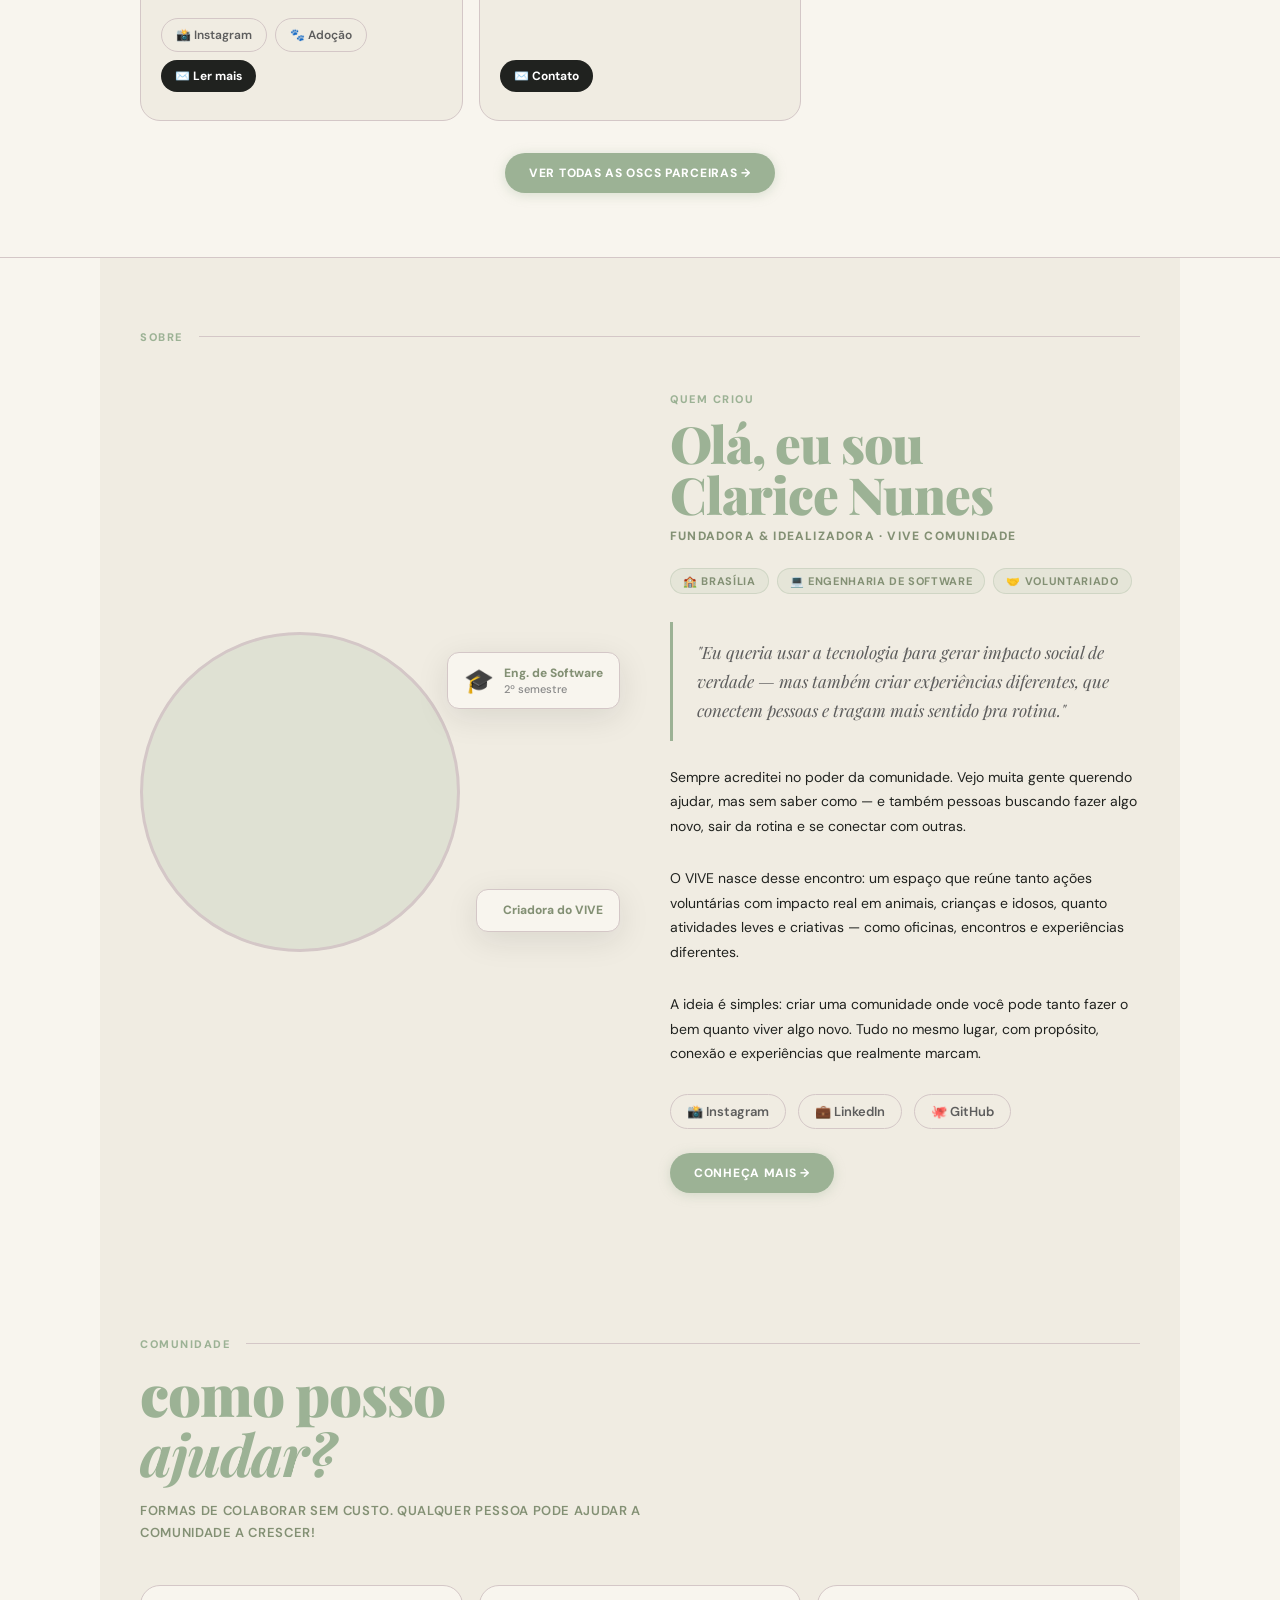
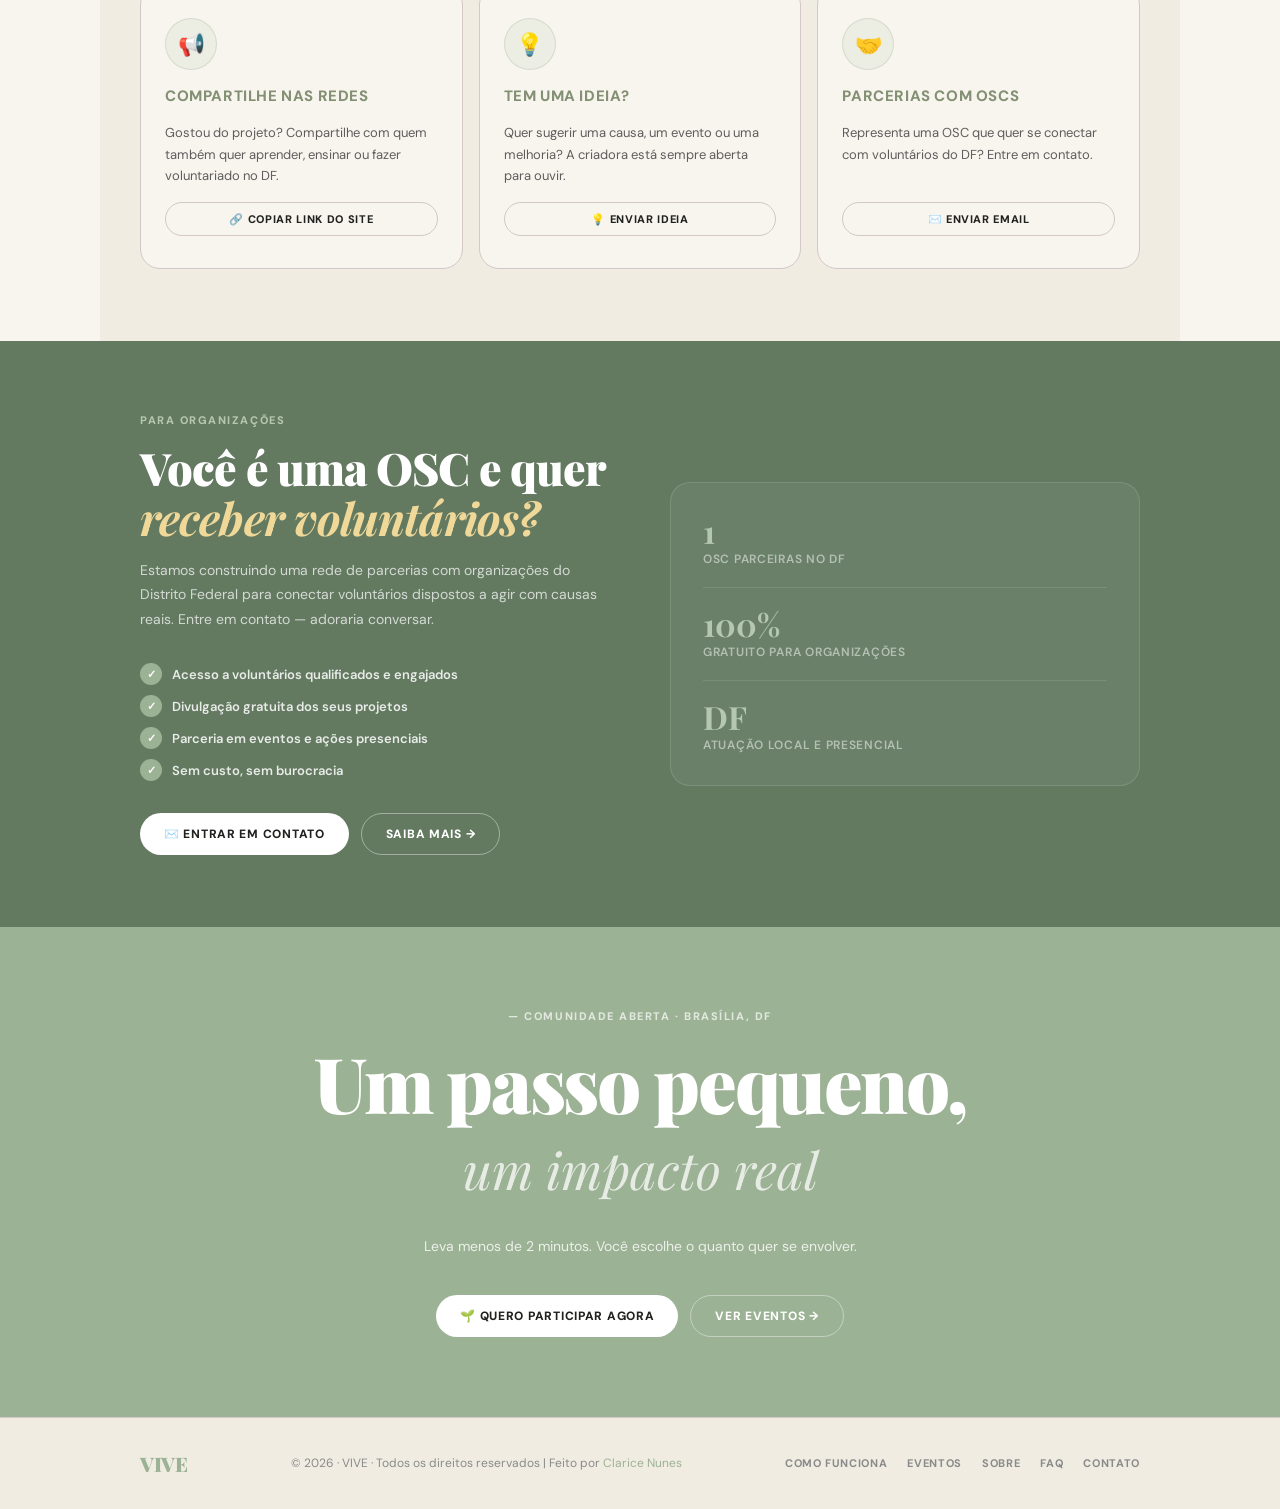
==== commit 41a07220: "mudando numeros" ====
--- a/index.html
+++ b/index.html
@@ -1,946 +1,1014 @@
 <!DOCTYPE html>
 <html lang="pt-BR">
 <head>
-  <meta charset="UTF-8" />
+  <meta charset="utf-8" />
   <meta name="viewport" content="width=device-width, initial-scale=1.0" />
   <meta name="google-site-verification" content="4HNpzftqS3hNCB7TtEqnaa3-RcVvin-B9rhNenokQxc" />
-  <title>VIVE — Comunidade de Troca, Aprendizado e Voluntariado no DF</title>
+  <title>VIVE · Comunidade de Troca, Aprendizado e Voluntariado no DF</title>
   <meta name="description" content="Comunidade gratuita que conecta pessoas que querem aprender, ensinar e fazer voluntariado no Distrito Federal." />
-  <link rel="preconnect" href="https://fonts.googleapis.com" />
-  <link rel="preconnect" href="https://fonts.gstatic.com" crossorigin />
-  <link href="https://fonts.googleapis.com/css2?family=Playfair+Display:ital,wght@0,400;0,700;0,900;1,400;1,700&family=DM+Sans:ital,opsz,wght@0,9..40,300;0,9..40,400;0,9..40,500;0,9..40,600;1,9..40,300&display=swap" rel="stylesheet" />
+  <link href="https://fonts.googleapis.com/css2?family=DM+Sans:ital,opsz,wght@0,9..40,400;0,9..40,500;0,9..40,700;0,9..40,800;1,9..40,400&family=DM+Serif+Display:ital@0;1&family=Berkshire+Swash&family=Playfair+Display:ital,wght@0,700;0,900;1,700;1,900&display=swap" rel="stylesheet"/>
   <style>
     *, *::before, *::after { box-sizing: border-box; margin: 0; padding: 0; }
 
     :root {
-      --ink: #0e1a0f;
-      --ink-soft: #2d3d2e;
-      --sage: #4a7c59;
-      --sage-mid: #6a9e7a;
-      --sage-light: #a8cba8;
-      --sage-pale: #e8f2e8;
-      --cream: #f5f0e8;
-      --cream-warm: #ede7d9;
-      --gold: #c4922a;
-      --gold-light: #f0d898;
-      --rust: #b85c38;
-      --white: #fdfcf8;
-      --border: rgba(14,26,15,0.1);
-      --border-dark: rgba(14,26,15,0.18);
-      --shadow: 0 2px 20px rgba(14,26,15,0.08);
-      --shadow-lg: 0 12px 60px rgba(14,26,15,0.14);
-      --r-sm: 8px;
-      --r-md: 16px;
-      --r-lg: 24px;
-      --r-xl: 32px;
-    }
-
-    html { scroll-behavior: smooth; -webkit-font-smoothing: antialiased; }
-    body { font-family: 'DM Sans', sans-serif; background: var(--white); color: var(--ink); overflow-x: hidden; font-weight: 400; }
+      --green: #9cb295;
+      --green-dark: #839074;
+      --green-light: #b5c8af;
+      --green-deep: #9cb295;
+      --green-deep-2: #637a61;
+      --cream: #f8f5ee;
+      --cream-dark: #f0ece2;
+      --sage: #f0ece2;
+      --sage-mid: #dde6d9;
+      --border: #d4c7c7;
+      --border-light: #e8e0e0;
+      --text-dark: #20221f;
+      --text-gray: #5d5d5d;
+      --text-light: #8a8a8a;
+      --radius: 20px;
+      --radius-sm: 12px;
+      --max-w: 1080px;
+      --gold: #e6d28a;
+    }
+
+    html { scroll-behavior: smooth; font-family: 'DM Sans', sans-serif; font-size: 16px; }
+    body { background: var(--cream); color: var(--text-dark); overflow-x: hidden; }
     body.modal-open { overflow: hidden; position: fixed; width: 100%; }
 
-    /* ── NAVBAR ── */
-    .navbar {
-      position: fixed; top: 0; left: 0; right: 0; z-index: 100;
-      padding: 0 2rem; height: 68px;
-      display: flex; align-items: center;
-      background: rgba(253,252,248,0.88); backdrop-filter: blur(16px);
-      border-bottom: 1px solid var(--border); transition: all 0.3s;
-    }
-    .navbar.scrolled { height: 58px; box-shadow: 0 2px 24px rgba(14,26,15,0.08); }
-    .nav-inner { max-width: 1200px; margin: 0 auto; width: 100%; display: flex; align-items: center; justify-content: space-between; }
-    .logo { font-family: 'Playfair Display', serif; font-size: 1.5rem; font-weight: 700; color: var(--ink); text-decoration: none; letter-spacing: -0.5px; }
-    .logo em { color: var(--sage); font-style: italic; }
-    .nav-links { display: flex; align-items: center; gap: 2rem; list-style: none; }
-    .nav-links a { color: var(--ink-soft); text-decoration: none; font-size: 14px; font-weight: 500; letter-spacing: 0.01em; transition: color 0.2s; }
-    .nav-links a:hover { color: var(--sage); }
-    .nav-cta { background: var(--ink) !important; color: var(--white) !important; padding: 9px 22px !important; border-radius: 100px !important; font-weight: 600 !important; transition: background 0.2s, transform 0.15s !important; }
-    .nav-cta:hover { background: var(--sage) !important; transform: translateY(-1px); }
-    .hamburger { display: none; flex-direction: column; gap: 5px; cursor: pointer; }
-    .hamburger span { width: 22px; height: 2px; background: var(--ink); border-radius: 2px; transition: all 0.3s; }
-
-
-    .hero {
-      min-height: 100vh;
-      display: flex; align-items: center;
-      padding: 120px 2rem 80px;
-      background: var(--cream);
-      position: relative; overflow: hidden;
-    }
-
-    .hero::before {
-      content: '';
-      position: absolute; inset: 0; z-index: 0;
-      background-image: url("data:image/svg+xml,%3Csvg viewBox='0 0 256 256' xmlns='http://www.w3.org/2000/svg'%3E%3Cfilter id='noise'%3E%3CfeTurbulence type='fractalNoise' baseFrequency='0.9' numOctaves='4' stitchTiles='stitch'/%3E%3C/filter%3E%3Crect width='100%25' height='100%25' filter='url(%23noise)' opacity='0.04'/%3E%3C/svg%3E");
-      opacity: 0.4; pointer-events: none;
-    }
-
-    /* Large decorative background letter */
-    .hero-bg-letter {
-      position: absolute; right: -2rem; top: 50%;
-      transform: translateY(-50%);
+    a { color: inherit; text-decoration: none; }
+    img { display: block; max-width: 100%; }
+    button { cursor: pointer; font-family: inherit; border: none; }
+
+    .container { max-width: var(--max-w); margin: 0 auto; padding: 0 40px; }
+    .divider { border: none; border-top: 1px solid var(--border); }
+    .divider-double { margin: 4px 0; }
+
+
+    .section-title {
+      font-family: 'Playfair Display', 'DM Serif Display', serif;
+      font-size: clamp(32px, 4.5vw, 58px);
+      font-weight: 900;
+      color: var(--green-deep);
+      line-height: 1.05;
+      margin-bottom: 16px;
+      letter-spacing: -0.02em;
+    }
+    .section-title em {
+      font-style: italic;
+      color: var(--green);
+      font-weight: 700;
+    }
+
+
+    .btn {
+      display: inline-flex; align-items: center; justify-content: center;
+      gap: 6px; padding: 12px 24px; border-radius: 1000px;
+      font-size: 12px; font-weight: 800; letter-spacing: 0.06em;
+      text-transform: uppercase; transition: opacity .2s, transform .15s, box-shadow .2s;
+      white-space: nowrap;
+    }
+    .btn:hover { opacity: .88; transform: translateY(-1px); }
+    .btn-green { background: var(--green); color: #fff; box-shadow: 0 2px 12px rgba(156,178,149,.35); }
+    .btn-green:hover { box-shadow: 0 4px 20px rgba(156,178,149,.5); }
+    .btn-outline { background: transparent; border: 1.5px solid var(--border); color: var(--text-dark); }
+    .btn-outline:hover { border-color: var(--green); color: var(--green); }
+    .btn-dark { background: var(--text-dark); color: #fff; }
+    .btn-sm { padding: 9px 18px; font-size: 11px; }
+    .btn-white-inv { background: #fff; color: var(--text-dark); }
+    .btn-white-ghost { background: transparent; border: 1.5px solid rgba(255,255,255,.4); color: #fff; }
+    .btn-white-ghost:hover { border-color: rgba(255,255,255,.8); }
+
+
+    nav {
+      position: sticky; top: 14px; z-index: 100;
+      max-width: var(--max-w); margin: 14px auto 0; padding: 0 40px;
+    }
+    .nav-inner {
+      display: flex; align-items: center; justify-content: space-between;
+      padding: 12px 20px 12px 28px;
+      background: rgba(248,245,238,0.85); backdrop-filter: blur(16px);
+      border: 1px solid rgba(131,144,116,0.55); border-radius: 100px;
+      box-shadow: 0 4px 32px rgba(0,0,0,0.08); gap: 16px;
+    }
+    .nav-logo { flex-shrink: 0; display: flex; align-items: center; }
+    .nav-logo img { height: 36px; width: auto; max-height: 100%; object-fit: contain; }
+    .nav-links { display: flex; gap: 4px; align-items: center; flex: 1; justify-content: center; }
+    .nav-links a {
+      font-size: 11px; font-weight: 700; color: var(--text-gray);
+      letter-spacing: 0.05em; text-transform: uppercase;
+      padding: 6px 10px; border-radius: 100px;
+      transition: color .2s, background .2s;
+    }
+    .nav-links a:hover { color: var(--green); background: rgba(156,178,149,.1); }
+    .nav-cta { flex-shrink: 0; }
+    .nav-hamburger {
+      display: none; background: none; border: 1.5px solid var(--border);
+      border-radius: 8px; padding: 6px 10px; color: var(--text-dark);
+      font-size: 18px; line-height: 1;
+    }
+
+
+    .hero { max-width: var(--max-w); margin: 0 auto; padding: 56px 40px 0; background: var(--cream); }
+    .hero-eyebrow {
+      display: flex; align-items: center; justify-content: center; gap: 8px;
+      font-size: 11px; font-weight: 700; color: var(--green-dark);
+      letter-spacing: .14em; text-transform: uppercase; margin: 0 auto 20px;
+    }
+    .hero-eyebrow::before {
+      content: ''; display: block; width: 24px; height: 1.5px;
+      background: var(--green); border-radius: 2px;
+    }
+    .hero-title-block {
+      position: relative; display: flex; flex-direction: column;
+      align-items: center; justify-content: center;
+      text-align: center; min-height: 30vh;
+    }
+    .hero-vive {
+      font-family: 'DM Sans', sans-serif; font-weight: 800;
+      font-size: clamp(100px, 16vw, 200px); color: var(--green);
+      line-height: .88; letter-spacing: -.03em;
+    }
+    .hero-sub {
+      font-family: 'Playfair Display', 'DM Serif Display', serif; font-weight: 700;
+      font-size: clamp(30px, 4.5vw, 68px); color: var(--green-dark);
+      line-height: 1; margin-top: -4px; letter-spacing: -0.01em;
+    }
+    .hero-layout {
+      display: grid; grid-template-columns: 1fr 1fr;
+      gap: 48px; align-items: end; margin-top: 40px; padding-bottom: 56px;
+    }
+    .hero-left { display: flex; align-items: center; justify-content: center; }
+    .hero-img {
+      width: 100%; max-width: 400px; height: auto;
+      border-radius: 24px; object-fit: cover;
+      box-shadow: 0 20px 50px rgba(0,0,0,0.08);
+    }
+    .hero-right { display: flex; flex-direction: column; gap: 20px; padding-bottom: 8px; }
+    .hero-desc {
+      font-size: 25px; font-weight: 600; color: var(--green-dark);
+      letter-spacing: .05em; line-height: 1.75; text-transform: uppercase;
+    }
+    .hero-actions { display: flex; gap: 10px; flex-wrap: wrap; }
+    .hero-stat-row { display: flex; gap: 24px; padding-top: 16px; border-top: 1px solid var(--border); }
+    .hero-stat strong { display: block; font-size: 22px; font-family: 'Playfair Display', serif; color: var(--green); line-height: 1; }
+    .hero-stat span { font-size: 11px; font-weight: 700; color: var(--text-light); letter-spacing: .06em; text-transform: uppercase; }
+
+   
+
+
+    .section { max-width: var(--max-w); margin: 0 auto; padding: 72px 40px; }
+    .section-header { display: flex; align-items: center; gap: 16px; margin-bottom: 12px; }
+    .section-tag { font-size: 11px; font-weight: 800; color: var(--green); letter-spacing: .14em; text-transform: uppercase; }
+    .section-header hr { flex: 1; border: none; border-top: 1px solid var(--border); }
+    .section-desc { font-size: 13px; font-weight: 600; color: var(--green-dark); letter-spacing: .05em; line-height: 1.75; text-transform: uppercase; max-width: 520px; }
+
+
+    .como-funciona-section { background: var(--cream-dark); }
+    .steps-grid {
+      display: grid; grid-template-columns: repeat(5, 1fr);
+      gap: 24px; margin-top: 48px; position: relative;
+    }
+    .steps-grid::before {
+      content: ''; position: absolute; top: 40px; left: 40px; right: 40px;
+      height: 1px; background: var(--border); z-index: 0;
+    }
+    .step { display: flex; flex-direction: column; gap: 14px; position: relative; z-index: 1; }
+    .step-num {
+      width: 80px; height: 80px; border-radius: 50%;
+      border: 1px solid var(--border); background: var(--cream);
+      display: grid; place-items: center;
+      font-size: 26px; font-weight: 800; color: var(--green-dark);
       font-family: 'Playfair Display', serif;
-      font-size: clamp(28rem, 40vw, 52rem);
-      font-weight: 900; font-style: italic;
-      color: var(--sage); opacity: 0.04;
-      line-height: 1; pointer-events: none;
-      user-select: none; z-index: 0;
-      animation: bgLetterDrift 20s ease-in-out infinite alternate;
-    }
-    @keyframes bgLetterDrift {
-      from { transform: translateY(-50%) translateX(0); }
-      to   { transform: translateY(-52%) translateX(-20px); }
-    }
-
-    .hero-inner {
-      max-width: 1200px; margin: 0 auto; width: 100%;
-      position: relative; z-index: 1;
-      display: grid; grid-template-columns: 1fr 380px;
-      gap: 6rem; align-items: center;
-    }
-
-    .hero-eyebrow {
-      display: inline-flex; align-items: center; gap: 10px;
-      margin-bottom: 2.5rem;
-      animation: fadeUp 0.7s ease both;
-    }
-    .eyebrow-line { width: 32px; height: 1.5px; background: var(--sage); }
-    .eyebrow-text { font-size: 11px; font-weight: 600; letter-spacing: 0.2em; text-transform: uppercase; color: var(--sage); }
-
-    .hero h1 {
+      box-shadow: 0 2px 12px rgba(0,0,0,.05);
+      transition: background 0.3s, color 0.3s;
+    }
+    .step:hover .step-num { background: var(--green); color: #fff; }
+    .step h3 { font-size: 13px; font-weight: 800; color: var(--green-dark); text-transform: uppercase; letter-spacing: .04em; }
+    .step p { font-size: 13px; color: var(--text-gray); line-height: 1.6; }
+
+
+    .participar-section { background: var(--cream); }
+    .cards-grid { display: grid; grid-template-columns: repeat(2, 1fr); gap: 16px; margin-top: 40px; }
+    .card {
+      border: 1px solid var(--border); border-radius: var(--radius);
+      padding: 28px 24px; background: var(--cream-dark);
+      display: flex; flex-direction: column; gap: 16px;
+      transition: border-color .2s, box-shadow .2s, transform .2s; min-height: 260px;
+    }
+    .ticker {
+  background: var(--green);
+  width: 100%;
+  height: 40px;
+}
+    .card-icon {
+      width: 44px; height: 44px; border-radius: 12px;
+      background: rgba(0,128,0,0.08);
+      display: flex; align-items: center; justify-content: center; margin-bottom: 14px;
+    }
+    .card-icon svg { width: 22px; height: 22px; stroke: var(--green); display: block; }
+    .card:hover { border-color: var(--green); box-shadow: 0 8px 32px rgba(156,178,149,.15); transform: translateY(-2px); }
+    .card h3 { font-size: 14px; font-weight: 800; color: var(--green-dark); text-transform: uppercase; letter-spacing: .04em; }
+    .card ul { list-style: none; display: flex; flex-direction: column; gap: 6px; }
+    .card ul li { font-size: 12px; font-weight: 700; color: var(--text-gray); letter-spacing: .04em; display: flex; align-items: flex-start; gap: 6px; }
+    .card ul li::before { content: '✓'; color: var(--green); font-weight: 800; flex-shrink: 0; }
+    .card .btn { margin-top: auto; }
+    .part-note { text-align: center; font-size: 11px; color: var(--text-light); margin-top: 6px; font-weight: 400; }
+
+
+    .data-note {
+      margin-top: 2.5rem; background: white; border: 1px solid var(--border);
+      border-radius: var(--radius-sm); padding: 1.5rem 2rem;
+      display: flex; align-items: flex-start; gap: 1rem;
+    }
+    .data-note-icon { font-size: 1.4rem; flex-shrink: 0; }
+    .data-note strong { font-size: 14px; font-weight: 700; display: block; margin-bottom: 4px; }
+    .data-note p { font-size: 13px; color: var(--text-gray); line-height: 1.6; }
+
+    
+    .eventos-section { background: var(--sage); }
+    .events-grid { display: grid; grid-template-columns: repeat(2, 1fr); gap: 16px; margin-top: 40px; }
+    .event-card {
+      border: 1px solid var(--border); border-radius: var(--radius);
+      overflow: hidden; background: var(--cream);
+      transition: border-color .2s, box-shadow .2s;
+    }
+    .event-card:hover { border-color: var(--green); box-shadow: 0 4px 24px rgba(156,178,149,.12); }
+    .event-card-header { display: flex; align-items: center; gap: 16px; padding: 18px 20px 14px; border-bottom: 1px solid var(--border); }
+    .event-date { display: flex; flex-direction: column; min-width: 52px; }
+    .event-date .day { font-size: 38px; font-weight: 800; color: var(--green); line-height: 1; font-family: 'Playfair Display', serif; }
+    .event-date .month { font-size: 11px; font-weight: 800; color: var(--green-dark); text-transform: uppercase; letter-spacing: .08em; }
+    .event-date.soon .day { font-size: 14px; font-weight: 800; letter-spacing: .06em; color: var(--text-light); font-family: 'DM Sans', sans-serif; }
+    .event-sep { width: 1px; height: 40px; background: var(--border); flex-shrink: 0; }
+    .event-meta { font-size: 12px; color: var(--text-gray); font-weight: 600; }
+    .event-card-body { padding: 16px 20px 20px; }
+    .event-tag {
+      display: inline-block; font-size: 10px; font-weight: 800; color: #fff;
+      background: var(--green); border-radius: 100px;
+      padding: 3px 10px; letter-spacing: .08em; text-transform: uppercase; margin-bottom: 8px;
+    }
+    .event-card h4 { font-size: 15px; font-weight: 700; color: var(--text-dark); margin-bottom: 4px; }
+    .event-card p { font-size: 12px; color: var(--text-gray); }
+    .agenda-bar {
+      border: 1px solid var(--border); border-radius: var(--radius);
+      padding: 20px 24px; display: flex; align-items: center;
+      justify-content: space-between; margin-top: 16px; gap: 16px; background: var(--cream);
+    }
+    .agenda-bar-left { display: flex; align-items: center; gap: 14px; }
+    .agenda-bar-left .icon { font-size: 28px; }
+    .agenda-bar h4 { font-size: 15px; font-weight: 700; }
+    .agenda-bar p { font-size: 12px; color: var(--text-gray); margin-top: 2px; }
+    .agenda-bar-actions { display: flex; gap: 10px; flex-wrap: wrap; flex-shrink: 0; }
+    #calendarEmbed { display: none; border-top: 1px solid var(--border); }
+    #calendarEmbed iframe { width: 100%; height: 520px; border: 0; display: block; }
+
+    
+
+
+    .fotos-section { background: var(--cream-dark); padding: 72px 40px; max-width: var(--max-w); margin: 0 auto; }
+    .fotos-outer { background: var(--cream-dark); }
+    .fotos-header { display: flex; align-items: flex-end; justify-content: space-between; gap: 20px; flex-wrap: wrap; margin-bottom: 2rem; }
+    .fotos-layout { display: grid; grid-template-columns: 1fr 260px; gap: 10px; align-items: start; }
+    .fotos-mosaic { display: grid; grid-template-columns: 1.2fr 1fr 1fr; grid-template-rows: 215px 215px; gap: 10px; }
+    .foto-item { position: relative; border-radius: var(--radius); overflow: hidden; background: rgba(156,178,149,.2); }
+    .foto-item img { width: 100%; height: 100%; object-fit: cover; display: block; transition: transform .4s; }
+    .foto-item:hover img { transform: scale(1.06); }
+    .foto-overlay { position: absolute; inset: 0; border-radius: var(--radius); background: linear-gradient(to top, rgba(32,34,31,.55) 0%, transparent 55%); opacity: 0; transition: opacity .3s; display: flex; align-items: flex-end; padding: 14px; }
+    .foto-item:hover .foto-overlay { opacity: 1; }
+    .foto-tag-label { font-size: 11px; font-weight: 700; letter-spacing: .1em; text-transform: uppercase; color: white; background: var(--green); padding: 4px 12px; border-radius: 100px; }
+    .foto-tall { grid-row: span 2; }
+    .foto-placeholder { position: absolute; inset: 0; display: flex; flex-direction: column; align-items: center; justify-content: center; gap: 6px; background: rgba(156,178,149,.15); }
+    .ph-label { font-size: 10px; font-weight: 700; letter-spacing: .08em; text-transform: uppercase; color: var(--green-dark); }
+    .fotos-footer { display: flex; align-items: center; justify-content: space-between; flex-wrap: wrap; gap: 14px; margin-top: 12px; }
+    .fotos-hashtags { display: flex; gap: 6px; flex-wrap: wrap; }
+    .fotos-hashtag { background: rgba(156,178,149,.15); color: var(--green-dark); font-size: 12px; font-weight: 700; padding: 4px 11px; border-radius: 100px; }
+    .ig-card { background: var(--cream); border: 1.5px solid var(--border); border-radius: var(--radius); padding: 20px 18px; display: flex; flex-direction: column; height: 440px; }
+    .ig-card-top { display: flex; align-items: center; gap: 12px; margin-bottom: 14px; }
+    .ig-avatar { width: 48px; height: 48px; border-radius: 50%; overflow: hidden; flex-shrink: 0; border: 2px solid var(--border); background: rgba(156,178,149,.2); display: flex; align-items: center; justify-content: center; }
+    .ig-avatar img { width: 100%; height: 100%; object-fit: cover; }
+    .ig-handle { font-size: 14px; font-weight: 800; color: var(--text-dark); }
+    .ig-subname { font-size: 11px; color: var(--text-light); margin-top: 2px; }
+    .ig-bio { font-size: 12px; line-height: 1.7; color: var(--text-gray); border-top: 1px solid var(--border); padding-top: 12px; margin-bottom: 14px; }
+    .ig-stats { display: flex; margin-bottom: 14px; }
+    .ig-stat { flex: 1; text-align: center; }
+    .ig-stat-n { font-family: 'Playfair Display', serif; font-size: 18px; font-weight: 700; color: var(--text-dark); line-height: 1; }
+    .ig-stat-l { font-size: 9px; text-transform: uppercase; letter-spacing: .1em; color: var(--text-light); margin-top: 3px; font-weight: 700; }
+    .ig-mini-grid { display: grid; grid-template-columns: 1fr 1fr 1fr; gap: 3px; border-radius: var(--radius-sm); overflow: hidden; margin-bottom: 14px; flex: 1; min-height: 0; }
+    .ig-mini-photo { aspect-ratio: 1; background: rgba(156,178,149,.2); overflow: hidden; display: flex; align-items: center; justify-content: center; font-size: 1.1rem; }
+    .ig-mini-photo img { width: 100%; height: 100%; object-fit: cover; display: block; }
+    .ig-follow-btn { display: block; text-align: center; background: var(--green); color: white; padding: 11px; border-radius: 100px; font-size: 13px; font-weight: 700; text-decoration: none; transition: background .2s, transform .15s; margin-top: auto; }
+    .ig-follow-btn:hover { background: var(--text-dark); transform: translateY(-1px); }
+
+
+    .patas-section { background: var(--green-deep); padding: 72px 0; }
+    .patas-inner { max-width: var(--max-w); margin: 0 auto; padding: 0 40px; display: grid; grid-template-columns: 1fr 1fr; gap: 60px; align-items: center; }
+    .patas-tag { font-size: 11px; font-weight: 800; color: var(--green-light); letter-spacing: .14em; text-transform: uppercase; margin-bottom: 16px; }
+    .patas-title {
       font-family: 'Playfair Display', serif;
-      font-size: clamp(3.2rem, 6vw, 5.8rem);
+      font-size: clamp(28px, 3.5vw, 48px);
+      color: #fff;
+      line-height: 1.1;
+      margin-bottom: 16px;
+      letter-spacing: -0.02em;
       font-weight: 900;
-      line-height: 0.95;
-      letter-spacing: -3px;
-      color: var(--ink);
-      animation: fadeUp 0.7s 0.08s ease both;
-      margin-bottom: 0.15em;
-    }
-    .hero h1 .word-give { display: block; }
-    .hero h1 .word-and  { display: block; color: var(--sage); font-style: italic; padding-left: 0.08em; }
-    .hero h1 .word-grow { display: block; -webkit-text-stroke: 2px var(--ink); color: transparent; }
-
-    .hero-tagline {
-      font-size: clamp(1rem, 1.6vw, 1.2rem);
-      font-weight: 300; line-height: 1.75; color: var(--ink-soft);
-      max-width: 480px; margin: 2.5rem 0 3rem;
-      animation: fadeUp 0.7s 0.16s ease both;
-    }
-    .hero-tagline strong { font-weight: 600; color: var(--ink); }
-
-    .hero-ctas {
-      display: flex; gap: 12px; flex-wrap: wrap;
-      animation: fadeUp 0.7s 0.24s ease both;
-    }
-
-    /* Hero right — info cards vertical stack */
-    .hero-right {
-      display: flex; flex-direction: column; gap: 12px;
-      animation: fadeUp 0.9s 0.2s ease both;
-    }
-
-    .info-pill {
-      display: flex; align-items: center; gap: 16px;
-      background: var(--white); border: 1.5px solid var(--border-dark);
-      border-radius: 100px;
-      padding: 14px 20px;
-      transition: all 0.25s cubic-bezier(0.34,1.56,0.64,1);
-      text-decoration: none;
-    }
-    .info-pill:hover { border-color: var(--sage); transform: translateX(6px); box-shadow: var(--shadow); }
-    .info-pill-icon {
-      width: 40px; height: 40px; border-radius: 50%;
-      display: flex; align-items: center; justify-content: center;
-      font-size: 1.1rem; flex-shrink: 0;
-    }
-    .info-pill-icon.sage  { background: var(--sage-pale); }
-    .info-pill-icon.gold  { background: rgba(196,146,42,0.12); }
-    .info-pill-icon.rust  { background: rgba(184,92,56,0.1); }
-    .info-pill-label { font-size: 14px; font-weight: 600; color: var(--ink); }
-    .info-pill-sub   { font-size: 12px; font-weight: 300; color: var(--ink-soft); }
-    .info-pill-arrow { margin-left: auto; font-size: 14px; color: var(--sage); opacity: 0; transition: opacity 0.2s, transform 0.2s; }
-    .info-pill:hover .info-pill-arrow { opacity: 1; transform: translateX(4px); }
-
-    .hero-stat-row {
-      display: flex; gap: 0;
-      border: 1.5px solid var(--border-dark); border-radius: var(--r-lg);
-      overflow: hidden; background: var(--cream);
-      animation: fadeUp 0.9s 0.3s ease both;
-    }
-    .hero-stat {
-      flex: 1; text-align: center; padding: 18px 12px;
-      border-right: 1px solid var(--border);
-    }
-    .hero-stat:last-child { border-right: none; }
-    .hero-stat-num {
-      font-family: 'Playfair Display', serif;
-      font-size: 1.8rem; font-weight: 700; color: var(--ink); line-height: 1;
-    }
-    .hero-stat-label { font-size: 10px; text-transform: uppercase; letter-spacing: 0.1em; color: var(--ink-soft); margin-top: 4px; font-weight: 500; }
-
-    @keyframes fadeUp { from{opacity:0;transform:translateY(28px)} to{opacity:1;transform:translateY(0)} }
-
-    /* ── BUTTONS ── */
-    .btn-primary {
-      background: var(--ink); color: var(--white);
-      padding: 14px 28px; border-radius: 100px;
-      font-size: 15px; font-weight: 600; text-decoration: none;
-      transition: background 0.2s, transform 0.15s, box-shadow 0.2s;
-      box-shadow: 0 4px 20px rgba(14,26,15,0.2);
-      display: inline-flex; align-items: center; gap: 8px;
-    }
-    .btn-primary:hover { background: var(--sage); transform: translateY(-2px); box-shadow: 0 8px 30px rgba(74,124,89,0.3); }
-    .btn-secondary {
-      background: transparent; color: var(--ink);
-      padding: 14px 28px; border-radius: 100px;
-      font-size: 15px; font-weight: 500;
-      text-decoration: none; border: 1.5px solid var(--border-dark);
-      transition: all 0.2s; display: inline-flex; align-items: center; gap: 8px;
-    }
-    .btn-secondary:hover { border-color: var(--sage); color: var(--sage); transform: translateY(-1px); }
-
-    /* ── TICKER ── */
-    .ticker { background: var(--sage); padding: 12px 0; overflow: hidden; }
-    .ticker-inner { display: flex; gap: 0; animation: ticker 25s linear infinite; width: max-content; }
-    @keyframes ticker { from{transform:translateX(0)} to{transform:translateX(-50%)} }
-    .ticker-item { display: flex; align-items: center; gap: 10px; padding: 0 2rem; white-space: nowrap; font-size: 13px; font-weight: 500; color: rgba(255,255,255,0.9); }
-    .ticker-sep { color: rgba(255,255,255,0.4); font-size: 1.2rem; margin: 0 0.5rem; }
-
-    /* ── STATS STRIP ── */
-    .stats-strip { background: var(--ink); padding: 1.25rem 2rem; display: flex; align-items: center; justify-content: center; }
-    .stat-item { display: flex; align-items: center; gap: 1rem; padding: 0 3rem; border-right: 1px solid rgba(255,255,255,0.1); }
-    .stat-item:last-child { border-right: none; }
-    .stat-num { font-family: 'Playfair Display', serif; font-size: 2rem; font-weight: 700; color: white; line-height: 1; }
-    .stat-label { font-size: 12px; color: rgba(255,255,255,0.5); font-weight: 300; }
-
-    /* ── SECTIONS ── */
-    .section { padding: 100px 2rem; }
-    .container { max-width: 1200px; margin: 0 auto; }
-    .label { display: inline-block; font-size: 11px; font-weight: 600; letter-spacing: 0.14em; text-transform: uppercase; color: var(--sage); background: var(--sage-pale); padding: 4px 12px; border-radius: 100px; margin-bottom: 1.25rem; }
-    .display { font-family: 'Playfair Display', serif; font-size: clamp(2.2rem, 4vw, 3.6rem); font-weight: 900; line-height: 1.05; letter-spacing: -1.5px; color: var(--ink); }
-    .display em { font-style: italic; color: var(--sage); }
-    .lead { font-size: 17px; font-weight: 300; line-height: 1.75; color: var(--ink-soft); max-width: 520px; margin-top: 1rem; }
-    .reveal { opacity: 0; transform: translateY(28px); transition: opacity 0.6s ease, transform 0.6s ease; }
-    .reveal.visible { opacity: 1; transform: translateY(0); }
-
-    /* ── HOW SECTION ── */
-    .how-section { background: var(--cream); }
-    .steps-row { display: flex; gap: 0; margin-top: 4rem; position: relative; }
-    .steps-row::before { content: ''; position: absolute; top: 32px; left: 32px; right: 32px; height: 1px; background: var(--border); z-index: 0; }
-    .step { flex: 1; padding: 0 1.5rem; position: relative; z-index: 1; }
-    .step-circle { width: 64px; height: 64px; border-radius: 50%; background: var(--white); border: 1.5px solid var(--border-dark); display: flex; align-items: center; justify-content: center; font-family: 'Playfair Display', serif; font-size: 1.3rem; font-weight: 700; color: var(--sage); margin-bottom: 1.5rem; box-shadow: var(--shadow); transition: background 0.3s, color 0.3s; }
-    .step:hover .step-circle { background: var(--sage); color: white; border-color: var(--sage); }
-    .step h3 { font-size: 15px; font-weight: 600; margin-bottom: 0.5rem; }
-    .step p { font-size: 13px; font-weight: 300; color: var(--ink-soft); line-height: 1.7; }
-
-    /* ── CAUSAS ── */
-    .causas-section { background: var(--white); }
-    .causas-header { display: flex; align-items: flex-end; justify-content: space-between; margin-bottom: 3rem; flex-wrap: wrap; gap: 1.5rem; }
-    .filter-pills { display: flex; gap: 8px; flex-wrap: wrap; }
-    .filter-pill { padding: 8px 18px; border-radius: 100px; font-size: 13px; font-weight: 500; border: 1.5px solid var(--border-dark); background: transparent; color: var(--ink-soft); cursor: pointer; font-family: inherit; transition: all 0.2s; }
-    .filter-pill.active, .filter-pill:hover { background: var(--ink); color: white; border-color: var(--ink); }
-    .causas-grid { display: grid; grid-template-columns: repeat(4, 1fr); gap: 16px; }
-    .causa-card { background: var(--cream); border: 1.5px solid var(--border); border-radius: var(--r-lg); padding: 2rem 1.5rem; cursor: pointer; position: relative; overflow: hidden; transition: transform 0.3s cubic-bezier(0.34, 1.56, 0.64, 1), box-shadow 0.3s, border-color 0.3s; }
-    .causa-card::after { content: ''; position: absolute; bottom: 0; left: 0; right: 0; height: 3px; background: var(--sage); transform: scaleX(0); transform-origin: left; transition: transform 0.3s; }
-    .causa-card:hover { transform: translateY(-6px); box-shadow: var(--shadow-lg); border-color: var(--sage-light); }
-    .causa-card:hover::after { transform: scaleX(1); }
-    .causa-icon { font-size: 2rem; width: 56px; height: 56px; background: white; border-radius: var(--r-md); display: flex; align-items: center; justify-content: center; margin-bottom: 1.25rem; border: 1px solid var(--border); }
-    .causa-name { font-size: 16px; font-weight: 600; margin-bottom: 6px; }
-    .causa-desc { font-size: 13px; font-weight: 300; color: var(--ink-soft); line-height: 1.65; }
-
-    /* ── EVENTOS ── */
-    .eventos-section { background: var(--cream); }
-    .eventos-grid { display: grid; grid-template-columns: 1fr 1fr; gap: 16px; margin-top: 3rem; }
-    .evento-card { background: white; border: 1.5px solid var(--border); border-radius: var(--r-lg); padding: 1.75rem; display: flex; gap: 1.5rem; align-items: flex-start; transition: transform 0.25s, box-shadow 0.25s, border-color 0.25s; }
-    .evento-card:hover { transform: translateY(-4px); box-shadow: var(--shadow-lg); border-color: var(--sage-light); }
-    .ev-date { min-width: 56px; text-align: center; padding-right: 1.5rem; border-right: 1px solid var(--border); }
-    .ev-day { font-family: 'Playfair Display', serif; font-size: 2.8rem; font-weight: 400; line-height: 1; color: var(--sage); }
-    .ev-month { font-size: 10px; text-transform: uppercase; letter-spacing: 0.1em; color: var(--ink-soft); font-weight: 600; }
-    .ev-content { flex: 1; }
-    .ev-tag { display: inline-block; font-size: 10px; font-weight: 700; letter-spacing: 0.08em; text-transform: uppercase; padding: 3px 10px; border-radius: 100px; margin-bottom: 10px; }
-    .ev-online { background: var(--sage-pale); color: var(--sage); }
-    .ev-presencial { background: rgba(196,146,42,0.12); color: var(--gold); }
-    .ev-parceria { background: rgba(184,92,56,0.1); color: var(--rust); }
-    .ev-name { font-size: 15px; font-weight: 600; color: var(--ink); margin-bottom: 4px; }
-    .ev-info { font-size: 13px; font-weight: 300; color: var(--ink-soft); }
-    .cal-block { margin-top: 3rem; border: 1.5px solid var(--border); border-radius: var(--r-xl); overflow: hidden; background: white; box-shadow: var(--shadow); }
-    .cal-header { display: flex; align-items: center; justify-content: space-between; padding: 1.5rem 2rem; border-bottom: 1px solid var(--border); flex-wrap: wrap; gap: 1rem; }
-    .cal-header-left { display: flex; align-items: center; gap: 14px; }
-    .cal-icon { width: 44px; height: 44px; background: var(--sage-pale); border-radius: var(--r-sm); display: flex; align-items: center; justify-content: center; font-size: 1.3rem; }
-    .cal-title { font-size: 15px; font-weight: 600; }
-    .cal-sub { font-size: 12px; font-weight: 300; color: var(--ink-soft); }
-    .cal-actions { display: flex; gap: 10px; }
-    .cal-btn { padding: 9px 20px; border-radius: 100px; font-size: 13px; font-weight: 500; cursor: pointer; font-family: inherit; transition: all 0.2s; border: none; background: var(--ink); color: white; }
-    .cal-btn-outline { background: transparent; color: var(--ink-soft); text-decoration: none; padding: 9px 20px; border-radius: 100px; font-size: 13px; font-weight: 500; border: 1.5px solid var(--border-dark); transition: all 0.2s; display: inline-flex; align-items: center; }
-    .cal-btn-outline:hover { border-color: var(--sage); color: var(--sage); }
-
-    /* ── PARTICIPAR ── */
-    .participar-section { background: var(--white); }
-    .participar-grid { display: grid; grid-template-columns: repeat(2, 1fr); gap: 20px; margin-top: 3rem; }
-    .part-card { background: var(--cream); border: 1.5px solid var(--border); border-radius: var(--r-xl); padding: 2.5rem; position: relative; overflow: hidden; transition: transform 0.3s, box-shadow 0.3s; }
-    .part-card:hover { transform: translateY(-4px); box-shadow: var(--shadow-lg); }
-    .part-card-top { display: flex; align-items: center; gap: 14px; margin-bottom: 1.25rem; }
-    .part-icon { width: 52px; height: 52px; background: white; border-radius: var(--r-md); display: flex; align-items: center; justify-content: center; font-size: 1.6rem; flex-shrink: 0; border: 1px solid var(--border); }
-    .part-title { font-size: 18px; font-weight: 700; }
-    .part-desc { font-size: 14px; font-weight: 300; color: var(--ink-soft); line-height: 1.7; margin-bottom: 1.5rem; }
-    .part-checks { list-style: none; margin-bottom: 2rem; display: flex; flex-direction: column; gap: 8px; }
-    .part-checks li { display: flex; align-items: center; gap: 10px; font-size: 13px; font-weight: 400; color: var(--ink-soft); }
-    .check-icon { width: 20px; height: 20px; border-radius: 50%; background: var(--sage-pale); display: flex; align-items: center; justify-content: center; font-size: 10px; color: var(--sage); flex-shrink: 0; font-weight: 700; }
-    .part-btn { display: block; text-align: center; width: 100%; background: var(--ink); color: white; padding: 13px 20px; border-radius: 100px; font-size: 14px; font-weight: 600; text-decoration: none; border: none; cursor: pointer; font-family: 'DM Sans', sans-serif; transition: background 0.2s, transform 0.15s; box-sizing: border-box; }
-    .part-btn:hover { background: var(--sage); transform: translateY(-1px); }
-    .part-note { text-align: center; font-size: 11px; color: var(--ink-soft); margin-top: 8px; font-weight: 300; }
-
-    /* ── PATAS SECTION ── */
-    .patas-section { background: var(--ink); }
-    .patas-inner { display: grid; grid-template-columns: 1fr 1fr; gap: 5rem; align-items: center; }
-    .patas-label { color: rgba(255,255,255,0.7); background: rgba(255,255,255,0.1); border: 1px solid rgba(255,255,255,0.15); }
-    .patas-title { font-family: 'Playfair Display', serif; font-size: clamp(2rem, 3.5vw, 3rem); font-weight: 400; line-height: 1.1; letter-spacing: -1px; color: white; margin: 1rem 0; }
-    .patas-title em { font-style: italic; color: var(--gold-light); }
-    .patas-desc { font-size: 15px; font-weight: 300; line-height: 1.8; color: rgba(255,255,255,0.55); margin-bottom: 2rem; }
-    .patas-pills { display: flex; flex-wrap: wrap; gap: 8px; margin-bottom: 2.5rem; }
-    .patas-pill { background: rgba(255,255,255,0.07); border: 1px solid rgba(255,255,255,0.12); color: rgba(255,255,255,0.7); font-size: 12px; padding: 6px 14px; border-radius: 100px; }
+    }
+    .patas-title em { font-style: italic; color: #f0d898; font-weight: 700; }
+    .patas-desc { font-size: 14px; color: rgba(255,255,255,.72); line-height: 1.8; margin-bottom: 24px; }
+    .patas-pills { display: flex; flex-wrap: wrap; gap: 8px; margin-bottom: 28px; }
+    .patas-pill { background: rgba(255,255,255,.09); border: 1px solid rgba(255,255,255,.15); color: rgba(255,255,255,.8); font-size: 12px; padding: 6px 14px; border-radius: 100px; }
+    .patas-actions { display: flex; gap: 12px; flex-wrap: wrap; }
+    .btn-gold { background: var(--gold); color: white; display: inline-flex; align-items: center; gap: 8px; padding: 14px 28px; border-radius: 100px; font-size: 13px; font-weight: 700; font-family: 'DM Sans', sans-serif; text-decoration: none; transition: all .2s; box-shadow: 0 4px 24px rgba(196,146,42,0.3); letter-spacing: .04em; }
+    .btn-gold:hover { transform: translateY(-2px); box-shadow: 0 8px 32px rgba(196,146,42,0.4); }
     .patas-cards { display: flex; flex-direction: column; gap: 12px; }
-    .patas-mini { background: rgba(255,255,255,0.05); border: 1px solid rgba(255,255,255,0.1); border-radius: var(--r-md); padding: 1rem 1.25rem; display: flex; align-items: center; gap: 12px; transition: background 0.2s; }
-    .patas-mini:hover { background: rgba(255,255,255,0.09); }
-    .pm-icon { width: 44px; height: 44px; background: rgba(255,255,255,0.08); border-radius: 10px; display: flex; align-items: center; justify-content: center; font-size: 1.3rem; flex-shrink: 0; }
-    .pm-name { font-size: 14px; font-weight: 500; color: white; }
-    .pm-sub { font-size: 12px; color: rgba(255,255,255,0.4); margin-top: 2px; }
-    .pm-badge { margin-left: auto; background: rgba(255,255,255,0.08); color: rgba(255,255,255,0.6); font-size: 11px; padding: 3px 12px; border-radius: 100px; white-space: nowrap; }
-    .btn-gold-outline { display: inline-flex; align-items: center; gap: 8px; background: var(--gold); color: white; padding: 14px 28px; border-radius: 100px; font-size: 15px; font-weight: 600; text-decoration: none; transition: all 0.2s; box-shadow: 0 4px 24px rgba(196,146,42,0.3); margin-right: 10px; margin-bottom: 10px; }
-    .btn-gold-outline:hover { transform: translateY(-2px); box-shadow: 0 8px 32px rgba(196,146,42,0.4); }
-
-   
-    .ongs-apoiadoras { padding: 100px 2rem; background: var(--cream); }
-    .ongs-apoiadoras-inner { max-width: 1200px; margin: 0 auto; }
-    .apoiadoras-header { display: flex; align-items: flex-end; justify-content: space-between; flex-wrap: wrap; gap: 1.5rem; margin-bottom: 3.5rem; }
-    .apoiadoras-header-left { max-width: 520px; }
-    .apoiadoras-grid { display: grid; grid-template-columns: repeat(3, 1fr); gap: 20px; margin-bottom: 2.5rem; }
-
-    .apoiadora-card {
-      background: var(--white); border: 1.5px solid var(--border);
-      border-radius: var(--r-xl); padding: 2rem;
-      display: flex; flex-direction: column;
-      transition: transform 0.3s cubic-bezier(0.34,1.56,0.64,1), box-shadow 0.3s, border-color 0.3s;
-      opacity: 0; transform: translateY(28px);
-    }
-    .apoiadora-card.visible { opacity: 1; transform: translateY(0); }
-    .apoiadora-card:hover { transform: translateY(-6px) !important; box-shadow: var(--shadow-lg); border-color: var(--sage-light); }
-    .apoiadora-top { display: flex; align-items: center; gap: 14px; margin-bottom: 1.25rem; }
-    .apoiadora-avatar { width: 64px; height: 64px; border-radius: 50%; border: 2.5px solid var(--border-dark); background: var(--sage-pale); overflow: hidden; flex-shrink: 0; display: flex; align-items: center; justify-content: center; font-size: 1.6rem; box-shadow: 0 2px 12px rgba(14,26,15,0.1); }
-    .apoiadora-avatar img { width: 100%; height: 100%; object-fit: cover; }
-    .apoiadora-info { flex: 1; min-width: 0; }
-    .apoiadora-name { font-size: 16px; font-weight: 700; color: var(--ink); margin-bottom: 4px; line-height: 1.2; }
-    .apoiadora-cat { display: inline-flex; align-items: center; gap: 4px; font-size: 11px; font-weight: 600; letter-spacing: 0.08em; text-transform: uppercase; color: var(--sage); background: var(--sage-pale); padding: 3px 10px; border-radius: 100px; }
-    .apoiadora-desc { font-size: 13px; font-weight: 300; color: var(--ink-soft); line-height: 1.75; flex: 1; margin-bottom: 1.5rem; }
-    .apoiadora-actions { display: flex; gap: 8px; flex-wrap: wrap; }
-
-    .btn-ig-sm { display: inline-flex; align-items: center; gap: 5px; background: transparent; color: var(--ink-soft); border: 1.5px solid var(--border-dark); padding: 8px 14px; border-radius: 100px; font-size: 12px; font-weight: 500; font-family: 'DM Sans', sans-serif; text-decoration: none; transition: all 0.2s; }
-    .btn-ig-sm:hover { border-color: var(--sage); color: var(--sage); background: var(--sage-pale); }
-    .btn-contact-sm { display: inline-flex; align-items: center; gap: 5px; background: var(--ink); color: white; border: none; padding: 8px 14px; border-radius: 100px; font-size: 12px; font-weight: 600; font-family: 'DM Sans', sans-serif; text-decoration: none; transition: all 0.2s; cursor: pointer; }
-    .btn-contact-sm:hover { background: var(--sage); transform: translateY(-1px); }
-
-    .apoiadoras-footer { display: flex; justify-content: center; margin-top: 1rem; }
-    .btn-ver-mais { display: inline-flex; align-items: center; gap: 8px; background: var(--ink); color: var(--white); padding: 14px 32px; border-radius: 100px; font-size: 15px; font-weight: 600; font-family: 'DM Sans', sans-serif; text-decoration: none; white-space: nowrap; transition: all 0.2s; box-shadow: 0 4px 20px rgba(14,26,15,0.14); }
-    .btn-ver-mais:hover { background: var(--sage); transform: translateY(-2px); box-shadow: 0 8px 30px rgba(74,124,89,0.28); }
-
-    /* ── ONG MODAL ── */
+    .patas-mini { background: rgba(255,255,255,.06); border: 1px solid rgba(255,255,255,.12); border-radius: var(--radius-sm); padding: 1rem 1.25rem; display: flex; align-items: center; gap: 12px; transition: background .2s; }
+    .patas-mini:hover { background: rgba(255,255,255,.1); }
+    .pm-icon { width: 44px; height: 44px; background: rgba(255,255,255,.09); border-radius: 10px; display: flex; align-items: center; justify-content: center; font-size: 1.3rem; flex-shrink: 0; }
+    .pm-name { font-size: 14px; font-weight: 600; color: white; }
+    .pm-sub { font-size: 12px; color: rgba(255,255,255,.45); margin-top: 2px; }
+    .pm-badge { margin-left: auto; background: rgba(255,255,255,.09); color: rgba(255,255,255,.65); font-size: 11px; padding: 3px 12px; border-radius: 100px; white-space: nowrap; }
+
+
+    .ongs-apoiadoras { background: var(--cream); border-top: 1px solid var(--border); border-bottom: 1px solid var(--border); }
+    .ongs-grid { display: grid; grid-template-columns: repeat(3, 1fr); gap: 16px; margin-top: 40px; }
+    .ong-card {
+      border: 1px solid var(--border); border-radius: var(--radius);
+      padding: 28px 20px; background: var(--cream-dark);
+      display: flex; flex-direction: column; gap: 14px;
+      transition: border-color .2s, box-shadow .2s, transform .2s;
+    }
+    .ong-card:hover { border-color: var(--green); box-shadow: 0 6px 24px rgba(156,178,149,.15); transform: translateY(-2px); }
+    .ong-card-top { display: flex; align-items: center; gap: 14px; }
+    .ong-avatar {
+      width: 64px; height: 64px; border-radius: 50%;
+      border: 2px solid var(--border); background: rgba(156,178,149,.2);
+      overflow: hidden; flex-shrink: 0;
+      display: flex; align-items: center; justify-content: center; font-size: 1.5rem;
+    }
+    .ong-avatar img { width: 100%; height: 100%; object-fit: cover; }
+    .ong-card h4 { font-size: 15px; font-weight: 800; color: var(--green-deep); }
+    .ong-card p { font-size: 12px; color: var(--text-gray); line-height: 1.65; flex: 1; }
+    .ong-tag {
+      display: inline-block; font-size: 10px; font-weight: 800; color: var(--green);
+      letter-spacing: .1em; text-transform: uppercase;
+      background: rgba(156,178,149,.12); padding: 4px 12px; border-radius: 100px;
+    }
+    .ong-card-actions { display: flex; gap: 8px; flex-wrap: wrap; margin-top: 4px; }
+    .btn-ong-sm {
+      display: inline-flex; align-items: center; gap: 5px;
+      background: transparent; color: var(--text-gray);
+      border: 1.5px solid var(--border); padding: 8px 14px; border-radius: 100px;
+      font-size: 12px; font-weight: 600; font-family: 'DM Sans', sans-serif;
+      text-decoration: none; transition: all .2s; cursor: pointer;
+    }
+    .btn-ong-sm:hover { border-color: var(--green); color: var(--green); background: rgba(156,178,149,.08); }
+    .btn-ong-primary {
+      display: inline-flex; align-items: center; gap: 5px;
+      background: var(--text-dark); color: white;
+      border: none; padding: 8px 14px; border-radius: 100px;
+      font-size: 12px; font-weight: 700; font-family: 'DM Sans', sans-serif;
+      text-decoration: none; transition: all .2s; cursor: pointer;
+    }
+    .btn-ong-primary:hover { background: var(--green); transform: translateY(-1px); }
+    .ongs-footer { display: flex; justify-content: center; margin-top: 2rem; }
+
+
     .ong-modal-overlay {
       position: fixed; inset: 0; z-index: 9500;
-      background: rgba(14,26,15,0.6); backdrop-filter: blur(10px);
+      background: rgba(32,34,31,0.6); backdrop-filter: blur(10px);
       display: flex; align-items: center; justify-content: center; padding: 1rem;
       opacity: 0; pointer-events: none; transition: opacity 0.25s ease;
     }
     .ong-modal-overlay.open { opacity: 1; pointer-events: all; }
     .ong-modal-box {
-      background: var(--white); border-radius: var(--r-xl);
-      max-width: 560px; width: 100%;
-      max-height: 90dvh; overflow-y: auto;
-      box-shadow: 0 32px 96px rgba(14,26,15,0.22);
+      background: var(--cream); border-radius: var(--radius);
+      max-width: 560px; width: 100%; max-height: 90dvh; overflow-y: auto;
+      box-shadow: 0 32px 96px rgba(32,34,31,0.22);
       transform: translateY(28px) scale(0.97);
       transition: transform 0.35s cubic-bezier(0.34,1.56,0.64,1);
     }
     .ong-modal-overlay.open .ong-modal-box { transform: translateY(0) scale(1); }
     .ong-modal-header {
-      position: sticky; top: 0; background: var(--white); z-index: 1;
-      padding: 1.75rem 2rem 1.5rem;
-      border-bottom: 1px solid var(--border);
+      position: sticky; top: 0; background: var(--cream); z-index: 1;
+      padding: 1.75rem 2rem 1.5rem; border-bottom: 1px solid var(--border);
       display: flex; align-items: flex-start; justify-content: space-between; gap: 1rem;
-      border-radius: var(--r-xl) var(--r-xl) 0 0;
+      border-radius: var(--radius) var(--radius) 0 0;
     }
     .ong-modal-header-left { display: flex; align-items: center; gap: 14px; }
-    .ong-modal-avatar { width: 56px; height: 56px; border-radius: 50%; border: 2px solid var(--border-dark); background: var(--sage-pale); overflow: hidden; display: flex; align-items: center; justify-content: center; font-size: 1.4rem; flex-shrink: 0; }
+    .ong-modal-avatar {
+      width: 56px; height: 56px; border-radius: 50%;
+      border: 2px solid var(--border); background: rgba(156,178,149,.2);
+      overflow: hidden; display: flex; align-items: center; justify-content: center; font-size: 1.4rem; flex-shrink: 0;
+    }
     .ong-modal-avatar img { width: 100%; height: 100%; object-fit: cover; }
-    .ong-modal-name { font-family: 'Playfair Display', serif; font-size: 1.2rem; font-weight: 700; color: var(--ink); letter-spacing: -0.5px; }
-    .ong-modal-cat { font-size: 12px; font-weight: 300; color: var(--ink-soft); margin-top: 3px; }
-    .ong-modal-close { width: 34px; height: 34px; border-radius: 50%; border: 1.5px solid var(--border-dark); background: transparent; cursor: pointer; font-size: 15px; color: var(--ink-soft); transition: all 0.2s; display: flex; align-items: center; justify-content: center; flex-shrink: 0; }
-    .ong-modal-close:hover { background: var(--cream); border-color: var(--ink); }
+    .ong-modal-name { font-family: 'Playfair Display', serif; font-size: 1.2rem; font-weight: 700; color: var(--text-dark); }
+    .ong-modal-cat { font-size: 12px; color: var(--text-gray); margin-top: 3px; }
+    .ong-modal-close {
+      width: 34px; height: 34px; border-radius: 50%;
+      border: 1.5px solid var(--border); background: transparent;
+      cursor: pointer; font-size: 15px; color: var(--text-gray);
+      transition: all .2s; display: flex; align-items: center; justify-content: center; flex-shrink: 0;
+    }
+    .ong-modal-close:hover { background: var(--cream-dark); border-color: var(--text-dark); }
     .ong-modal-body { padding: 1.75rem 2rem; }
-    .ong-modal-full-desc { font-size: 15px; font-weight: 300; color: var(--ink-soft); line-height: 1.85; margin-bottom: 2rem; }
+    .ong-modal-full-desc { font-size: 15px; color: var(--text-gray); line-height: 1.85; margin-bottom: 2rem; }
     .ong-modal-actions { display: flex; gap: 10px; flex-wrap: wrap; }
-    .btn-modal-ig { display: inline-flex; align-items: center; gap: 7px; background: transparent; color: var(--ink-soft); border: 1.5px solid var(--border-dark); padding: 12px 20px; border-radius: 100px; font-size: 14px; font-weight: 500; font-family: 'DM Sans', sans-serif; text-decoration: none; transition: all 0.2s; }
-    .btn-modal-ig:hover { border-color: var(--sage); color: var(--sage); background: var(--sage-pale); }
-    .btn-modal-vol { display: inline-flex; align-items: center; gap: 7px; background: var(--sage); color: white; border: none; padding: 12px 24px; border-radius: 100px; font-size: 14px; font-weight: 600; font-family: 'DM Sans', sans-serif; text-decoration: none; transition: all 0.2s; cursor: pointer; }
-    .btn-modal-vol:hover { background: var(--ink); transform: translateY(-1px); }
-
-    /* ── SOBRE CRIADORA ── */
-    .criadora-section { background: var(--white); }
-    .criadora-inner { display: grid; grid-template-columns: 400px 1fr; gap: 4rem; align-items: start; }
-    .criadora-img-wrap { position: relative; width: fit-content; }
-    .criadora-circle { width: 320px; height: 320px; border-radius: 50%; background: var(--sage-pale); overflow: hidden; border: 3px solid var(--border-dark); display: flex; align-items: center; justify-content: center; font-size: 5rem; }
-    .criadora-circle img { width: 100%; height: 100%; object-fit: cover; }
-    .criadora-badge { position: absolute; background: white; border: 1.5px solid var(--border); border-radius: var(--r-md); padding: 10px 14px; display: flex; align-items: center; gap: 10px; box-shadow: var(--shadow-lg); }
-    .cb1 { bottom: 20px; right: -10px; }
-    .cb2 { top: 20px; right: -10px; }
-    .cb-emoji { font-size: 1.2rem; }
-    .cb-text strong { font-size: 13px; font-weight: 600; display: block; }
-    .cb-text span { font-size: 11px; color: var(--ink-soft); font-weight: 300; }
-    .criadora-text h2 { font-family: 'Playfair Display', serif; font-size: clamp(2rem, 3.5vw, 3rem); font-weight: 700; letter-spacing: -1px; line-height: 1.1; margin: 1rem 0 1.5rem; }
-    .criadora-text h2 em { color: var(--sage); font-style: italic; }
-    .criadora-chips { display: flex; gap: 8px; flex-wrap: wrap; margin-bottom: 2rem; }
-    .chip { padding: 6px 14px; border-radius: 100px; font-size: 12px; font-weight: 500; background: var(--cream); border: 1.5px solid var(--border); color: var(--ink-soft); }
-    .chip-sage { background: var(--sage-pale); color: var(--sage); border-color: transparent; }
-    .quote-block { border-left: 3px solid var(--sage); padding: 1rem 0 1rem 1.5rem; margin-bottom: 1.5rem; }
-    .quote-block p { font-family: 'Playfair Display', serif; font-size: 17px; font-weight: 400; font-style: italic; line-height: 1.7; color: var(--ink-soft); }
-    .bio-text { font-size: 14px; font-weight: 300; line-height: 1.8; color: var(--ink-soft); margin-bottom: 1rem; }
-    .criadora-social { display: flex; gap: 12px; flex-wrap: wrap; margin-top: 2rem; }
-    .social-link { display: inline-flex; align-items: center; gap: 6px; padding: 8px 16px; border-radius: 100px; font-size: 13px; font-weight: 500; text-decoration: none; border: 1.5px solid var(--border-dark); color: var(--ink-soft); transition: all 0.2s; }
-    .social-link:hover { border-color: var(--sage); color: var(--sage); }
-
-    /* ── COMUNIDADE ── */
-    .comunidade-section { background: var(--cream); }
-    .comunidade-grid { display: grid; grid-template-columns: repeat(3, 1fr); gap: 20px; margin-top: 3rem; }
-    .comunidade-card { border: 1.5px solid var(--border); border-radius: var(--r-xl); padding: 2rem 1.75rem; background: white; transition: transform 0.25s, box-shadow 0.25s; }
-    .comunidade-card:hover { transform: translateY(-4px); box-shadow: var(--shadow-lg); }
-    .cc-icon { font-size: 1.8rem; margin-bottom: 1rem; display: block; }
-    .cc-title { font-size: 17px; font-weight: 600; margin-bottom: 0.5rem; }
-    .cc-desc { font-size: 13px; font-weight: 300; color: var(--ink-soft); line-height: 1.7; margin-bottom: 1.5rem; }
-    .cc-btn { background: var(--ink); color: white; padding: 10px 20px; border-radius: 100px; font-size: 13px; font-weight: 600; border: none; cursor: pointer; font-family: inherit; transition: background 0.2s; display: inline-block; text-decoration: none; }
-    .cc-btn:hover { background: var(--sage); }
-
-    /* ── ONG SECTION DARK ── */
-    .ong-section { padding: 0 2rem 100px; background-color: #F5F0E8;}
-    .ong-inner { max-width: 1200px; margin: 0 auto; }
-    .ong-card-dark { background: var(--ink); border-radius: var(--r-xl); padding: 3.5rem; display: grid; grid-template-columns: 1fr auto; gap: 3rem; align-items: center; position: relative; overflow: hidden; }
-    .ong-card-dark::before { content: '🏢'; position: absolute; font-size: 18rem; opacity: 0.04; right: -2rem; bottom: -3rem; pointer-events: none; line-height: 1; }
-    .ong-dark-tag { font-size: 11px; font-weight: 600; letter-spacing: 0.14em; text-transform: uppercase; color: rgba(255,255,255,0.4); background: rgba(255,255,255,0.07); border: 1px solid rgba(255,255,255,0.12); padding: 4px 12px; border-radius: 100px; display: inline-block; margin-bottom: 1.25rem; }
-    .ong-dark-title { font-family: 'Playfair Display', serif; font-size: clamp(1.6rem, 3vw, 2.4rem); font-weight: 400; line-height: 1.15; letter-spacing: -0.5px; color: white; margin-bottom: 1rem; }
-    .ong-dark-title em { font-style: italic; color: var(--gold-light); }
-    .ong-dark-desc { font-size: 15px; font-weight: 300; color: rgba(255,255,255,0.55); line-height: 1.8; max-width: 500px; }
-    .ong-dark-cta-wrap { display: flex; flex-direction: column; align-items: flex-start; gap: 12px; flex-shrink: 0; }
-    .btn-email { display: inline-flex; align-items: center; gap: 10px; background: var(--gold); color: white; padding: 15px 28px; border-radius: 100px; font-size: 15px; font-weight: 600; text-decoration: none; transition: all 0.2s; white-space: nowrap; box-shadow: 0 4px 20px rgba(196,146,42,0.3); }
-    .btn-email:hover { background: #a87824; transform: translateY(-2px); }
-    .ong-dark-note { font-size: 12px; font-weight: 300; color: rgba(255,255,255,0.35); text-align: center; }
-
-    /* ── CTA SECTION ── */
-    .cta-section { background: var(--sage); padding: 100px 2rem; position: relative; overflow: hidden; }
-    .cta-orb { position: absolute; border-radius: 50%; pointer-events: none; }
-    .cta-orb-1 { width: 500px; height: 500px; top: -200px; right: -100px; background: radial-gradient(circle, rgba(255,255,255,0.1) 0%, transparent 70%); }
-    .cta-orb-2 { width: 300px; height: 300px; bottom: -100px; left: 5%; background: radial-gradient(circle, rgba(255,255,255,0.08) 0%, transparent 70%); }
-    .cta-inner { text-align: center; position: relative; z-index: 1; }
-    .cta-inner h2 { font-family: 'Playfair Display', serif; font-size: clamp(2.5rem, 5vw, 4.5rem); font-weight: 900; letter-spacing: -2px; line-height: 1.0; color: white; margin-bottom: 1rem; }
-    .cta-inner h2 em { font-style: italic; color: var(--gold-light); }
-    .cta-inner p { font-size: 17px; font-weight: 300; color: rgba(255,255,255,0.75); margin-bottom: 2.5rem; }
-    .cta-btns { display: flex; gap: 12px; justify-content: center; flex-wrap: wrap; }
-    .btn-white { background: white; color: var(--sage); padding: 14px 32px; border-radius: 100px; font-size: 15px; font-weight: 700; text-decoration: none; transition: all 0.2s; display: inline-flex; align-items: center; gap: 8px; box-shadow: 0 4px 24px rgba(0,0,0,0.15); }
-    .btn-white:hover { transform: translateY(-2px); box-shadow: 0 8px 32px rgba(0,0,0,0.2); }
-    .btn-white-outline { background: transparent; color: white; padding: 14px 28px; border-radius: 100px; font-size: 15px; font-weight: 500; text-decoration: none; border: 2px solid rgba(255,255,255,0.4); transition: all 0.2s; display: inline-flex; align-items: center; gap: 8px; }
-    .btn-white-outline:hover { border-color: white; background: rgba(255,255,255,0.1); }
-
-
-
-    /* ── FOOTER ── */
-    footer { background: var(--ink); padding: 60px 2rem 0; }
-    .footer-inner { max-width: 1200px; margin: 0 auto; display: grid; grid-template-columns: 2fr 1fr 1fr; gap: 4rem; padding-bottom: 3rem; border-bottom: 1px solid rgba(255,255,255,0.08); }
-    .footer-brand p { font-size: 13px; font-weight: 300; color: rgba(255,255,255,0.4); line-height: 1.75; margin-top: 1rem; max-width: 300px; }
-    .footer-logo { font-family: 'Playfair Display', serif; font-size: 1.5rem; font-weight: 700; color: white; text-decoration: none; }
-    .footer-logo em { color: var(--sage-light); font-style: italic; }
-    .footer-col h4 { font-size: 11px; font-weight: 700; letter-spacing: 0.12em; text-transform: uppercase; color: rgba(255,255,255,0.3); margin-bottom: 1rem; }
-    .footer-col ul { list-style: none; display: flex; flex-direction: column; gap: 10px; }
-    .footer-col a { font-size: 14px; font-weight: 300; color: rgba(255,255,255,0.55); text-decoration: none; transition: color 0.2s; }
-    .footer-col a:hover { color: var(--sage-light); }
-    .footer-bottom { max-width: 1200px; margin: 0 auto; display: flex; justify-content: space-between; align-items: center; padding: 1.5rem 0; font-size: 12px; color: rgba(255,255,255,0.3); font-weight: 300; flex-wrap: wrap; gap: 0.5rem; }
-    .footer-bottom a { color: rgba(255,255,255,0.4); text-decoration: none; }
-    .footer-bottom a:hover { color: var(--sage-light); }
-
-    /* ── DATA NOTE ── */
-    .data-note { margin-top: 2.5rem; background: white; border: 1.5px solid var(--border); border-radius: var(--r-lg); padding: 1.5rem 2rem; display: flex; align-items: flex-start; gap: 1rem; }
-    .data-note-icon { font-size: 1.4rem; flex-shrink: 0; }
-    .data-note strong { font-size: 14px; font-weight: 600; display: block; margin-bottom: 4px; }
-    .data-note p { font-size: 13px; font-weight: 300; color: var(--ink-soft); line-height: 1.6; }
-
-    /* ── MODAL (formulários) ── */
-    #m-overlay { position: fixed; inset: 0; z-index: 9000; background: rgba(14,26,15,0.55); backdrop-filter: blur(8px); display: flex; align-items: center; justify-content: center; padding: 1rem; opacity: 0; pointer-events: none; transition: opacity 0.25s ease; touch-action: none; }
-
-    /* ── RESPONSIVE ── */
-    @media (max-width: 1200px) {
-      .hamburger { display: flex; }
-      .nav-links { display: none; flex-direction: column; gap: 0; position: fixed; top: 68px; left: 0; right: 0; background: var(--white); border-bottom: 1px solid var(--border); padding: 1rem; z-index: 99; }
-      .nav-links.open { display: flex; }
-      .nav-links li { width: 100%; }
-      .nav-links li a { display: block; padding: 10px 12px; border-radius: 8px; }
-      .nav-links .nav-cta { display: block; text-align: center; padding: 12px 22px !important; }
-    }
-    @media (max-width: 1024px) {
-      .hero-inner { grid-template-columns: 1fr; gap: 3rem; }
-      .hero-bg-letter { display: none; }
-      .causas-grid { grid-template-columns: repeat(2, 1fr); }
-      .criadora-inner { grid-template-columns: 1fr; gap: 3rem; }
-      .patas-inner { grid-template-columns: 1fr; gap: 3rem; }
-      .footer-inner { grid-template-columns: 1fr 1fr; }
-      .apoiadoras-grid { grid-template-columns: 1fr 1fr; }
-    }
-    @media (max-width: 768px) {
-      .steps-row { flex-direction: column; gap: 2rem; }
-      .steps-row::before { display: none; }
-      .eventos-grid { grid-template-columns: 1fr; }
-      .participar-grid { grid-template-columns: 1fr; }
+    .btn-modal-ig {
+      display: inline-flex; align-items: center; gap: 7px;
+      background: transparent; color: var(--text-gray); border: 1.5px solid var(--border);
+      padding: 12px 20px; border-radius: 100px; font-size: 14px; font-weight: 600;
+      font-family: 'DM Sans', sans-serif; text-decoration: none; transition: all .2s;
+    }
+    .btn-modal-ig:hover { border-color: var(--green); color: var(--green); background: rgba(156,178,149,.08); }
+    .btn-modal-vol {
+      display: inline-flex; align-items: center; gap: 7px;
+      background: var(--green); color: white; border: none;
+      padding: 12px 24px; border-radius: 100px; font-size: 14px; font-weight: 700;
+      font-family: 'DM Sans', sans-serif; text-decoration: none; transition: all .2s; cursor: pointer;
+    }
+    .btn-modal-vol:hover { background: var(--text-dark); transform: translateY(-1px); }
+
+
+    .criadora-section { background: var(--sage); }
+    .criadora-layout { display: grid; grid-template-columns: 1fr 1fr; gap: 60px; align-items: center; margin-top: 48px; }
+    .criadora-img-wrap { position: relative; }
+    .criadora-img-circle {
+      width: 320px; height: 320px; border-radius: 50%;
+      background: rgba(156,178,149,.2); overflow: hidden;
+      border: 3px solid var(--border);
+      display: flex; align-items: center; justify-content: center; font-size: 5rem;
+    }
+    .criadora-img-circle img { width: 100%; height: 100%; object-fit: cover; }
+    .criadora-badge {
+      position: absolute; bottom: 20px; right: -10px;
+      background: var(--cream); border: 1px solid var(--border);
+      border-radius: var(--radius-sm); padding: 12px 16px;
+      display: flex; align-items: center; gap: 10px;
+      box-shadow: 0 8px 32px rgba(32,34,31,.1);
+    }
+    .criadora-badge-icon { font-size: 24px; }
+    .criadora-badge-text { font-size: 12px; font-weight: 800; color: var(--green-dark); }
+    .criadora-badge-text small { display: block; font-size: 11px; color: var(--text-light); font-weight: 500; margin-top: 1px; }
+    .criadora-badge2 { top: 20px; right: -10px; bottom: auto; }
+    .criadora-name {
+      font-family: 'Playfair Display', serif;
+      font-size: clamp(36px, 4vw, 56px);
+      color: var(--green-deep);
+      line-height: 1;
+      margin-bottom: 8px;
+      font-weight: 900;
+      letter-spacing: -0.02em;
+    }
+    .criadora-role { font-size: 12px; font-weight: 800; color: var(--green-dark); letter-spacing: .1em; text-transform: uppercase; margin-bottom: 24px; }
+    .criadora-text { font-size: 14px; color: var(--text-dark); line-height: 1.75; margin-bottom: 28px; }
+    .criadora-tags { display: flex; flex-wrap: wrap; gap: 8px; margin-bottom: 28px; }
+    .criadora-tags span { font-size: 11px; font-weight: 700; color: var(--green-dark); letter-spacing: .06em; text-transform: uppercase; background: rgba(156,178,149,.12); border: 1px solid rgba(156,178,149,.3); padding: 5px 12px; border-radius: 100px; }
+    .quote-block { border-left: 3px solid var(--green); padding: 1rem 0 1rem 1.5rem; margin-bottom: 1.5rem; }
+    .quote-block p { font-family: 'Playfair Display', serif; font-size: 17px; font-style: italic; line-height: 1.7; color: var(--text-gray); }
+    .criadora-social { display: flex; gap: 12px; flex-wrap: wrap; margin-top: 1.5rem; }
+    .social-link { display: inline-flex; align-items: center; gap: 6px; padding: 8px 16px; border-radius: 100px; font-size: 13px; font-weight: 600; text-decoration: none; border: 1.5px solid var(--border); color: var(--text-gray); transition: all .2s; }
+    .social-link:hover { border-color: var(--green); color: var(--green); }
+
+
+    .comunidade-section { background: var(--cream-dark); }
+    .comunidade-grid { display: grid; grid-template-columns: repeat(3, 1fr); gap: 16px; margin-top: 40px; }
+    .comunidade-card { border: 1px solid var(--border); border-radius: var(--radius); padding: 32px 24px; background: var(--cream); display: flex; flex-direction: column; gap: 16px; transition: border-color .2s, box-shadow .2s, transform .2s; }
+    .comunidade-card:hover { border-color: var(--green); box-shadow: 0 6px 24px rgba(156,178,149,.15); transform: translateY(-2px); }
+    .comunidade-card .icon { width: 52px; height: 52px; border-radius: 50%; background: rgba(156,178,149,.12); border: 1px solid rgba(156,178,149,.3); display: grid; place-items: center; font-size: 22px; }
+    .comunidade-card h3 { font-size: 15px; font-weight: 800; color: var(--green-dark); text-transform: uppercase; letter-spacing: .04em; }
+    .comunidade-card p { font-size: 13px; color: var(--text-gray); line-height: 1.65; flex: 1; }
+
+
+    .ong-section { background: var(--green-deep-2); padding: 72px 0; }
+    .ong-section-inner { max-width: var(--max-w); margin: 0 auto; padding: 0 40px; display: grid; grid-template-columns: 1fr 1fr; gap: 60px; align-items: center; }
+    .ong-section-tag { font-size: 11px; font-weight: 800; color: var(--green-light); letter-spacing: .14em; text-transform: uppercase; margin-bottom: 16px; }
+    .ong-section-title {
+      font-family: 'Playfair Display', serif;
+      font-size: clamp(28px, 3.5vw, 48px);
+      color: #fff;
+      line-height: 1.1;
+      margin-bottom: 16px;
+      font-weight: 900;
+      letter-spacing: -0.02em;
+    }
+    .ong-section-title em { font-style: italic; color: #f0d898; font-weight: 700; }
+    .ong-section-desc { font-size: 14px; color: rgba(255,255,255,.72); line-height: 1.75; margin-bottom: 32px; }
+    .ong-benefits { list-style: none; display: flex; flex-direction: column; gap: 10px; margin-bottom: 32px; }
+    .ong-benefits li { display: flex; align-items: center; gap: 10px; font-size: 13px; font-weight: 600; color: rgba(255,255,255,.85); }
+    .ong-benefits li::before { content: '✓'; width: 22px; height: 22px; border-radius: 50%; background: var(--green); color: #fff; font-size: 11px; font-weight: 800; display: grid; place-items: center; flex-shrink: 0; }
+    .ong-actions { display: flex; gap: 12px; flex-wrap: wrap; }
+    .ong-visual { border: 1px solid rgba(255,255,255,.12); border-radius: var(--radius); padding: 32px; background: rgba(255,255,255,.05); }
+    .ong-visual-stat { display: flex; flex-direction: column; gap: 4px; padding: 20px 0; border-bottom: 1px solid rgba(255,255,255,.1); }
+    .ong-visual-stat:last-child { border-bottom: none; padding-bottom: 0; }
+    .ong-visual-stat:first-child { padding-top: 0; }
+    .ong-visual-stat strong { font-size: 32px; font-family: 'Playfair Display', serif; color: #b5c8af; line-height: 1; }
+    .ong-visual-stat span { font-size: 12px; font-weight: 600; color: rgba(255,255,255,.5); letter-spacing: .06em; text-transform: uppercase; }
+
+    
+    .cta-section { background: var(--green); padding: 80px 40px; text-align: center; position: relative; overflow: hidden; }
+    .cta-section .cta-tag { font-size: 11px; font-weight: 800; color: rgba(255,255,255,.7); letter-spacing: .14em; text-transform: uppercase; margin-bottom: 20px; }
+    .cta-section h2 { font-family: 'Playfair Display', serif; font-size: clamp(40px, 6vw, 80px); color: #fff; line-height: .95; margin-bottom: 16px; font-weight: 900; letter-spacing: -0.03em; }
+    .cta-section .cta-sub { font-family: 'Playfair Display', serif; font-style: italic; font-size: clamp(28px, 4vw, 52px); color: rgba(255,255,255,.75); margin-bottom: 32px; }
+    .cta-section p { font-size: 14px; color: rgba(255,255,255,.8); line-height: 1.7; max-width: 480px; margin: 0 auto 36px; }
+    .cta-actions { display: flex; gap: 12px; justify-content: center; flex-wrap: wrap; }
+
+  
+    .privacy-section { background: var(--cream); max-width: var(--max-w); margin: 0 auto; padding: 40px 40px 64px; }
+    .privacy-box { border: 1px solid var(--border); border-radius: var(--radius); padding: 24px 28px; display: flex; align-items: flex-start; gap: 16px; background: var(--cream-dark); }
+    .privacy-box .icon { font-size: 24px; flex-shrink: 0; margin-top: 2px; }
+    .privacy-box p { font-size: 13px; line-height: 1.7; color: var(--text-gray); }
+    .privacy-box strong { display: block; font-size: 13px; font-weight: 800; color: var(--text-dark); margin-bottom: 6px; }
+
+
+    .footer-wrap { background: var(--sage); border-top: 1px solid var(--border); }
+    .footer-outer { padding: 32px 40px; max-width: var(--max-w); margin: 0 auto; display: flex; align-items: center; justify-content: space-between; gap: 16px; flex-wrap: wrap; }
+    .footer-logo { font-family: 'Playfair Display', serif; font-weight: 900; font-size: 20px; color: var(--green-deep); letter-spacing: -0.02em; }
+    .footer-outer p { font-size: 12px; color: var(--text-light); }
+    .footer-links { display: flex; gap: 20px; flex-wrap: wrap; }
+    .footer-links a { font-size: 11px; font-weight: 700; color: var(--text-light); letter-spacing: .06em; text-transform: uppercase; transition: color .2s; }
+    .footer-links a:hover { color: var(--green); }
+
+
+    #m-overlay {
+      position: fixed; inset: 0; z-index: 9000;
+      background: rgba(32,34,31,0.55); backdrop-filter: blur(8px);
+      display: flex; align-items: center; justify-content: center; padding: 1rem;
+      opacity: 0; pointer-events: none; transition: opacity 0.25s ease;
+    }
+    #m-box {
+      background: var(--cream); border-radius: var(--radius);
+      max-width: 520px; width: 100%; max-height: 90dvh;
+      overflow-y: auto; overflow-x: hidden;
+      box-shadow: 0 32px 96px rgba(32,34,31,0.22);
+      transform: translateY(24px) scale(0.97);
+      transition: transform 0.35s cubic-bezier(0.34,1.56,0.64,1);
+    }
+    .m-header {
+      padding: 1.75rem 2rem 1.5rem; border-bottom: 1px solid var(--border);
+      display: flex; align-items: flex-start; justify-content: space-between; gap: 1rem;
+      position: sticky; top: 0; background: var(--cream); z-index: 1;
+    }
+    .m-header-left { display: flex; align-items: center; gap: 14px; }
+    .m-icon { width: 50px; height: 50px; border-radius: var(--radius-sm); display: flex; align-items: center; justify-content: center; font-size: 1.5rem; flex-shrink: 0; background: rgba(156,178,149,.2); }
+    .m-title { font-family: 'Playfair Display', serif; font-size: 1.25rem; font-weight: 700; color: var(--text-dark); }
+    .m-sub { font-size: 12px; color: var(--text-gray); margin-top: 3px; }
+    .m-close { width: 34px; height: 34px; border-radius: 50%; border: 1.5px solid var(--border); background: transparent; cursor: pointer; font-size: 15px; color: var(--text-gray); flex-shrink: 0; display: flex; align-items: center; justify-content: center; transition: all .2s; }
+    .m-close:hover { background: var(--cream-dark); }
+    .m-body { padding: 1.75rem 2rem; }
+    .m-info { background: rgba(156,178,149,.12); border: 1.5px solid rgba(156,178,149,.3); border-radius: var(--radius-sm); padding: 1.25rem 1.5rem; margin-bottom: 1.5rem; }
+    .m-info p { font-size: 14px; line-height: 1.75; color: var(--text-gray); }
+    .m-items-label { font-size: 10px; font-weight: 800; letter-spacing: .12em; text-transform: uppercase; color: var(--text-light); margin-bottom: 10px; }
+    .m-item { display: flex; align-items: flex-start; gap: 10px; font-size: 13px; color: var(--text-gray); margin-bottom: 9px; }
+    .m-item-check { width: 20px; height: 20px; border-radius: 50%; background: rgba(156,178,149,.2); display: flex; align-items: center; justify-content: center; font-size: 10px; color: var(--green); flex-shrink: 0; margin-top: 1px; font-weight: 800; }
+    .m-privacy { background: var(--cream-dark); border: 1px solid var(--border); border-radius: var(--radius-sm); padding: 1rem 1.25rem; display: flex; gap: 10px; align-items: flex-start; margin-bottom: 1.75rem; }
+    .m-privacy p { font-size: 12px; color: var(--text-gray); line-height: 1.65; }
+    .m-footer { display: flex; gap: 10px; }
+    .m-btn-back { flex: 1; padding: 13px; border-radius: 100px; border: 1.5px solid var(--border); background: transparent; font-family: 'DM Sans', sans-serif; font-size: 14px; font-weight: 600; color: var(--text-gray); cursor: pointer; transition: all .2s; }
+    .m-btn-back:hover { border-color: var(--green); color: var(--green); }
+    .m-btn-go { flex: 2; padding: 13px; border-radius: 100px; font-family: 'DM Sans', sans-serif; font-size: 14px; font-weight: 800; color: white; border: none; cursor: pointer; background: var(--green); transition: background .2s, transform .15s; }
+    .m-btn-go:hover { background: var(--text-dark); transform: translateY(-1px); }
+
+    .vv-slide {
+  flex: 0 0 calc(33.33% - 11px);
+  border-radius: 16px;
+  overflow: hidden;
+  background: #20221f;
+  position: relative;
+  aspect-ratio: 9/16;
+  max-height: 480px;
+  cursor: pointer;
+  transition: transform .2s;
+}
+
+@media (max-width: 700px) {
+  .vv-slide {
+    flex: 0 0 calc(100% - 0px) !important;
+  }
+}
+
+    .mobile-menu {
+      display: none; position: fixed; inset: 0; z-index: 200;
+      background: rgba(248,245,238,.97); backdrop-filter: blur(20px);
+      flex-direction: column; align-items: center; justify-content: center; gap: 20px;
+    }
+    .mobile-menu.open { display: flex; }
+    .mobile-menu a { font-size: 18px; font-weight: 800; color: var(--green-dark); text-transform: uppercase; letter-spacing: .08em; }
+    .mobile-close { position: absolute; top: 24px; right: 24px; background: none; border: 1.5px solid var(--border); border-radius: 8px; padding: 8px 12px; font-size: 18px; color: var(--text-dark); cursor: pointer; }
+
+
+    @media (max-width: 900px) {
+      .nav-links { display: none; }
+      .nav-hamburger { display: block; }
+      .hero-layout { grid-template-columns: 1fr; gap: 32px; }
+      .steps-grid { grid-template-columns: 1fr 1fr; }
+      .steps-grid::before { display: none; }
+      .cards-grid { grid-template-columns: 1fr 1fr; }
+      .events-grid { grid-template-columns: 1fr; }
+      .ongs-grid { grid-template-columns: 1fr 1fr; }
+      .criadora-layout { grid-template-columns: 1fr; }
+      .hero-desc { font-size: 14px; }
+      .criadora-img-circle {
+  width: 280px;
+  height: 280px;
+  border-radius: 50%;
+  overflow: hidden;
+  margin: 0 auto; /* centraliza no mobile */
+}
+      .comunidade-grid { grid-template-columns: 1fr 1fr; }
+      .ong-section-inner { grid-template-columns: 1fr; }
+      .patas-inner { grid-template-columns: 1fr; gap: 40px; }
+      .fotos-layout { grid-template-columns: 1fr; }
+      .fotos-mosaic { grid-template-columns: 1fr 1fr 1fr; grid-template-rows: repeat(2, 200px); gap: 10px; }
+      .foto-tall { grid-row: span 1; }
+      .ig-card { height: auto; max-width: 340px; margin: 0 auto; }
+      .footer-outer { flex-direction: column; text-align: center; gap: 12px; }
+    }
+    @media (max-width: 600px) {
+      nav { padding: 0 16px; }
+      .container, .section, .privacy-section { padding-left: 20px; padding-right: 20px; }
+      .hero { padding: 32px 20px 0; }
+      .cards-grid { grid-template-columns: 1fr; }
+      .ongs-grid { grid-template-columns: 1fr; }
       .comunidade-grid { grid-template-columns: 1fr; }
-      .stat-item { padding: 0 1.5rem; }
-      .stat-item:nth-child(3), .stat-item:nth-child(4) { display: none; }
-      .footer-inner { grid-template-columns: 1fr; gap: 2rem; }
-      .hero-stat-row { display: none; }
-      .ong-card-dark { grid-template-columns: 1fr; gap: 2rem; }
-      .ong-dark-cta-wrap { width: 100%; }
-      .btn-email { width: 100%; justify-content: center; }
-    }
+      .steps-grid { grid-template-columns: 1fr; }
+      .fotos-section { padding: 70px 20px; }
+      .fotos-mosaic { grid-template-columns: 1fr 1fr; grid-template-rows: auto; gap: 8px; }
+      .foto-item { height: 130px; }
+      .foto-item:nth-child(n+5) { display: none; }
+      .ig-card { height: auto; max-width: 100%; }
+      .fotos-footer { flex-direction: column; align-items: flex-start; }
+      .cta-section { padding: 64px 24px; }
+      .hero-stat-row { flex-wrap: wrap; gap: 16px; }
+      .patas-inner { padding: 0 20px; }
+      .ong-section-inner { padding: 0 20px; }
+      .footer-outer { padding: 32px 20px; }
+    }
+
     @media (max-width: 600px) {
-      .causas-grid { grid-template-columns: 1fr; }
-      .section { padding: 70px 1.5rem; }
-      .apoiadoras-grid { grid-template-columns: 1fr; }
-    }
+      .numeros-grid { grid-template-columns: 1fr !important; }
+      .agenda-bar { flex-direction: column; align-items: flex-start; }
+      .agenda-bar-actions { width: 100%; }
+      .agenda-bar-actions .btn { flex: 1; text-align: center; }
+}
   </style>
 </head>
 <body>
 
-  
-  <div class="ong-modal-overlay" id="ongModalOverlay" onclick="if(event.target===this)fecharOngModal()">
-    <div class="ong-modal-box" id="ongModalBox">
-      <div class="ong-modal-header">
-        <div class="ong-modal-header-left">
-          <div class="ong-modal-avatar" id="ongModalAvatar"></div>
-          <div>
-            <div class="ong-modal-name" id="ongModalName"></div>
-            <div class="ong-modal-cat" id="ongModalCat"></div>
-          </div>
-        </div>
-        <button class="ong-modal-close" onclick="fecharOngModal()">✕</button>
-      </div>
-      <div class="ong-modal-body">
-        <p class="ong-modal-full-desc" id="ongModalDesc"></p>
-        <div class="ong-modal-actions" id="ongModalActions"></div>
-      </div>
+
+<div class="ong-modal-overlay" id="ongModalOverlay" onclick="if(event.target===this)fecharOngModal()">
+  <div class="ong-modal-box" id="ongModalBox">
+    <div class="ong-modal-header">
+      <div class="ong-modal-header-left">
+        <div class="ong-modal-avatar" id="ongModalAvatar"></div>
+        <div>
+          <div class="ong-modal-name" id="ongModalName"></div>
+          <div class="ong-modal-cat" id="ongModalCat"></div>
+        </div>
+      </div>
+      <button class="ong-modal-close" onclick="fecharOngModal()">✕</button>
+    </div>
+    <div class="ong-modal-body">
+      <p class="ong-modal-full-desc" id="ongModalDesc"></p>
+      <div class="ong-modal-actions" id="ongModalActions"></div>
     </div>
   </div>
-
-  <nav class="navbar" id="navbar">
-    <div class="nav-inner">
-      <a href="#" class="logo"><em>somos</em>VIVE</a>
-      <div class="hamburger" id="hamburger" onclick="toggleMenu()">
-        <span></span><span></span><span></span>
-      </div>
-      <ul class="nav-links" id="navLinks">
-        <li><a href="#como-funciona">Como funciona</a></li>
-        <li><a href="causas.html">Causas</a></li>
-        <li><a href="#eventos">Eventos</a></li>
-        <li><a href="#patasdf">PatasDF</a></li>
-        <li><a href="#ongs">Parceiros</a></li>
-        <li><a href="#sobre-criadora">Sobre</a></li>
-        <li><a href="faq.html">FAQ</a></li>
-        <li style="margin-top:8px;"><a href="#participar" class="nav-cta">Quero participar</a></li>
-      </ul>
-    </div>
-  </nav>
-
-
-  <section class="hero">
-    <div class="hero-bg-letter">VV</div>
-    <div class="hero-inner">
-
-      <div class="hero-left">
-        <div class="hero-eyebrow">
-          <div class="eyebrow-line"></div>
-          <span class="eyebrow-text">Comunidade aberta · Distrito Federal · 100% gratuito</span>
-        </div>
-
-        <h1>
-          <span class="word-give">VIVE</span>
-          <span class="word-and">&amp; transforme</span>
-          <span class="word-give"></span>
-        </h1>
-
-        <p class="hero-tagline">
-          Uma plataforma que conecta pessoas que querem <strong>aprender</strong>, compartilhar conhecimentos e participar de ações de <strong>voluntariado</strong> no DF — sem custo, sem burocracia.
-        </p>
-
-        <div class="hero-ctas">
-          <a href="#participar" class="btn-primary">🌱 Quero participar</a>
-          <a href="https://www.instagram.com/vivecomunidade/" class="btn-secondary" target="_blank">Instagram →</a>
-          <a href="#causas" class="btn-secondary">Ver causas →</a>
-        </div>
-      </div>
-
-
+</div>
+
+
+<div id="m-overlay" onclick="if(event.target===this)fecharModal()">
+  <div id="m-box">
+    <div class="m-header">
+      <div class="m-header-left">
+        <div class="m-icon" id="m-icon"></div>
+        <div>
+          <div class="m-title" id="m-title"></div>
+          <div class="m-sub" id="m-sub"></div>
+        </div>
+      </div>
+      <button class="m-close" onclick="fecharModal()">✕</button>
+    </div>
+    <div class="m-body">
+      <div class="m-info"><p id="m-infotext"></p></div>
+      <div class="m-items-label">O que você vai preencher</div>
+      <div id="m-items"></div>
+      <div class="m-privacy">
+        <span>🔒</span>
+        <p>Seus dados ficam no <strong style="display:inline;font-weight:700;">Google Forms</strong> e são usados só para organizar eventos. Nenhum dado é vendido ou compartilhado com terceiros.</p>
+      </div>
+      <div class="m-footer">
+        <button class="m-btn-back" onclick="fecharModal()">Voltar</button>
+        <button class="m-btn-go" id="m-btn" onclick="abrirFormulario()"></button>
+      </div>
+    </div>
+  </div>
+</div>
+
+
+<div class="mobile-menu" id="mobileMenu">
+  <button class="mobile-close" onclick="toggleMenu()">✕</button>
+  <a href="#como-funciona" onclick="toggleMenu()">Como funciona</a>
+  <a href="#causas" onclick="toggleMenu()">Causas</a>
+  <a href="#eventos" onclick="toggleMenu()">Eventos</a>
+  <!--<a href="#patasdf" onclick="toggleMenu()">PatasDF</a>-->
+  <a href="#parceiros" onclick="toggleMenu()">Parceiros</a>
+  <a href="#sobre" onclick="toggleMenu()">Sobre</a>
+  <a href="faq.html" onclick="toggleMenu()">FAQ</a>
+  <a href="#como-funciona" class="btn btn-green" onclick="toggleMenu();">
+  Quero participar →
+</a>
+</div>
+
+
+<nav>
+  <div class="nav-inner">
+    <div class="nav-logo">
+      <img src="fotos/logo.png" alt="VIVE" onerror="this.style.display='none'">
+    </div>
+    <div class="nav-links">
+      <a href="#como-funciona">Como funciona</a>
+      <a href="causas.html">Causas</a>
+      <a href="#eventos">Eventos</a>
+     <!-- <a href="#patasdf">PatasDF</a> -->
+      <a href="#parceiros">Parceiros</a>
+      <a href="#sobre">Sobre</a>
+      <a href="faq.html">FAQ</a>
+    </div>
+    <div class="nav-cta">
+      <button class="btn btn-green btn-sm" id="navBtnDesktop" style="display:none;" onclick="abrirModal('participar')">Quero participar →</button>
+    </div>
+    <button class="nav-hamburger" onclick="toggleMenu()">☰</button>
+  </div>
+</nav>
+
+
+<div class="hero" id="hero">
+  <p class="hero-eyebrow">Comunidade aberta · DF · 100% gratuito</p>
+  <div class="hero-title-block">
+    <div class="hero-vive">VIVE</div>
+    <div class="hero-sub">COMUNIDADE</div>
+  </div>
+
+  <div class="container" style="padding-top:0;padding-bottom:0;">
+    <hr class="divider divider-double">
+    <hr class="divider divider-double" style="margin-top:4px;">
+  </div>
+
+  <div class="hero-layout">
+    <div class="hero-left">
+      <img src="fotos/fotohero.png" alt="Foto de um evento de voluntariado" class="hero-img"
+           onerror="this.style.display='none'">
+    </div>
+    <div class="hero-right">
+      <p class="hero-desc">
+        Uma plataforma que conecta pessoas que querem aprender, compartilhar e participar de ações de voluntariado no DF — sem custo, sem burocracia.
+      </p>
+      <div class="hero-actions">
+        <button class="btn btn-green" onclick="document.getElementById('causas').scrollIntoView({behavior:'smooth'})"> Quero participar →</button>
+        <a href="causas.html" class="btn btn-outline">Ver causas →</a>
+        <a href="https://www.instagram.com/vivecomunidade/" target="_blank" rel="noopener" class="btn btn-outline">Instagram →</a>
+      </div>
+      <div class="hero-stat-row">
+        <div class="hero-stat"><strong>DF</strong><span>Localização</span></div>
+        <div class="hero-stat"><strong>100%</strong><span>Gratuito</span></div>
+        <div class="hero-stat"><strong>12+</strong><span>Áreas</span></div>
+        <div class="hero-stat"><strong>0</strong><span>Burocracia</span></div>
+      </div>
+    </div>
+  </div>
+</div>
+
+<div class="ticker"></div>
+
+
+<div class="como-funciona-section">
+  <section class="section" id="como-funciona">
+    <div class="section-header">
+      <span class="section-tag">Como funciona</span>
+      <hr>
+    </div>
+    <div class="section-title">participar é<br><em>simples assim</em></div>
+    <p class="section-desc">Sem burocracia, sem custo. Qualquer pessoa pode crescer junto com a comunidade.</p>
+    <div class="steps-grid">
+      <div class="step"><div class="step-num">1</div><h3>Descubra as causas</h3><p>Explore as áreas disponíveis e veja onde você pode contribuir ou aprender.</p></div>
+      <div class="step"><div class="step-num">2</div><h3>Preencha o formulário</h3><p>Conta o que você sabe, o que quer aprender e como prefere participar.</p></div>
+      <div class="step"><div class="step-num">3</div><h3>Receba os eventos</h3><p>A gente organiza e te avisa sobre os encontros que combinam com você.</p></div>
+      <div class="step"><div class="step-num">4</div><h3>Apareça e conecte</h3><p>Online ou presencial — você aparece, troca e já faz parte da comunidade.</p></div>
+      <div class="step"><div class="step-num">5</div><h3>Impacto real!</h3><p>Cada encontro cria conexões, aprendizados e transforma o DF de dentro pra fora.</p></div>
+    </div>
+  </section>
+</div>
+
+
+
+
+<div class="participar-section">
+  <section class="section" id="causas">
+    <div class="section-header">
+      <span class="section-tag">participar</span>
+      <hr>
+    </div>
+    <div class="section-title">como você quer<br><em>fazer a diferença?</em></div>
+    <p class="section-desc">Escolha como quer se envolver. Leva menos de 2 minutos.</p>
+
+    <div class="cards-grid">
+      <div class="card">
+        <div class="card-icon">
+          <svg viewBox="0 0 24 24" fill="none" stroke="currentColor" stroke-width="2"><path d="M5 13l4 4L19 7"></path></svg>
+        </div>
+        <h3>Quero ser Voluntário</h3>
+        <ul>
+          <li>Escolha a causa que te move</li>
+          <li>Ações no DF</li>
+          <li>Em parceria com OSCs reais</li>
+        </ul>
+        <a href="voluntariado.html" class="btn btn-dark btn-sm"> Quero fazer voluntariado →</a>
+        <p class="part-note">Saiba mais sobre como participar</p>
+      </div>
+      <div class="card">
+        <div class="card-icon">
+          <svg viewBox="0 0 24 24" fill="none" stroke="currentColor" stroke-width="1.8"><path d="M4 19.5A2.5 2.5 0 016.5 17H20"></path><path d="M20 22V6a2 2 0 00-2-2H6.5A2.5 2.5 0 004 6.5v13z"></path></svg>
+        </div>
+        <h3>Quero Ensinar</h3>
+        <ul>
+          <li>Você define o tempo disponível</li>
+          <li>Online ou presencial</li>
+          <li>A comunidade cresce com você</li>
+        </ul>
+        <button class="btn btn-dark btn-sm" onclick="abrirModal('ensinar')"> Quero ensinar — formulário</button>
+        <p class="part-note">Você será levado ao Google Forms</p>
+      </div>
+      <div class="card">
+        <div class="card-icon">
+          <svg viewBox="0 0 24 24" fill="none" stroke="currentColor" stroke-width="1.8"><path d="M5 3l14 9-14 9V3z"></path></svg>
+        </div>
+        <h3>Quero Aprender</h3>
+        <ul>
+          <li>Sem pré-requisito, qualquer nível</li>
+          <li>Online ou presencial</li>
+          <li>100% gratuito</li>
+        </ul>
+        <button class="btn btn-dark btn-sm" onclick="abrirModal('aprender')"> Quero aprender — formulário</button>
+        <p class="part-note">Você será levado ao Google Forms</p>
+      </div>
+      <div class="card">
+        <div class="card-icon">
+          <svg viewBox="0 0 24 24" fill="none" stroke="currentColor" stroke-width="1.8"><circle cx="12" cy="12" r="10"></circle><path d="M16 8l-4 4-2 6 6-2 4-4z"></path></svg>
+        </div>
+        <h3>Ainda Não Sei</h3>
+        <ul>
+          <li>20+ áreas de interesse</li>
+          <li>Aprender, ensinar e voluntariado</li>
+          <li>Sem pressão, no seu ritmo</li>
+        </ul>
+        <a href="causas.html" class="btn btn-dark btn-sm"> Explorar todas as áreas →</a>
+        <p class="part-note">Veja o que a comunidade oferece</p>
+      </div>
+    </div>
+
+    <div class="data-note">
+      <div class="data-note-icon">🔒</div>
       <div>
-        <div class="hero-right">
-          <a href="#causas" class="info-pill">
-            <div class="info-pill-icon sage">📚</div>
-            <div>
-              <div class="info-pill-label">Aprender algo novo</div>
-              <div class="info-pill-sub">Inglês, tecnologia, artesanato e mais</div>
-            </div>
-            <span class="info-pill-arrow">→</span>
-          </a>
-          <a href="#participar" class="info-pill">
-            <div class="info-pill-icon gold">🙌</div>
-            <div>
-              <div class="info-pill-label">Compartilhar o que sabe</div>
-              <div class="info-pill-sub">Qualquer habilidade tem valor aqui</div>
-            </div>
-            <span class="info-pill-arrow">→</span>
-          </a>
-          <a href="voluntariado.html" class="info-pill">
-            <div class="info-pill-icon rust">🤝</div>
-            <div>
-              <div class="info-pill-label">Fazer voluntariado</div>
-              <div class="info-pill-sub">Ações mensais com ONGs do DF</div>
-            </div>
-            <span class="info-pill-arrow">→</span>
-          </a>
-          <a href="patasdf.html" class="info-pill">
-            <div class="info-pill-icon sage">🐾</div>
-            <div>
-              <div class="info-pill-label">PatasDF</div>
-              <div class="info-pill-sub">Reencontrar animais perdidos no DF</div>
-            </div>
-            <span class="info-pill-arrow">→</span>
-          </a>
-        </div>
-
-        <div class="hero-stat-row" style="margin-top: 16px;">
-          <div class="hero-stat">
-            <div class="hero-stat-num">100%</div>
-            <div class="hero-stat-label">Gratuito</div>
-          </div>
-          <div class="hero-stat">
-            <div class="hero-stat-num">12+</div>
-            <div class="hero-stat-label">Áreas</div>
-          </div>
-          <div class="hero-stat">
-            <div class="hero-stat-num">DF</div>
-            <div class="hero-stat-label">Brasília</div>
-          </div>
-          <div class="hero-stat">
-            <div class="hero-stat-num">∞</div>
-            <div class="hero-stat-label">Pessoas</div>
-          </div>
-        </div>
+        <strong>Seus dados ficam protegidos</strong>
+        <p>Os formulários são hospedados no Google Forms. O VIVE não armazena suas informações diretamente. Nenhum dado é vendido ou compartilhado com terceiros.</p>
       </div>
     </div>
   </section>
-
-  <div class="ticker">
-    <div class="ticker-inner" id="tickerInner">
-      <span class="ticker-item">💬 Inglês online · 10h</span><span class="ticker-sep">·</span>
-      <span class="ticker-item">🐾 PatasDF · Encontre animais perdidos</span><span class="ticker-sep">·</span>
-      <span class="ticker-item">👴 Cyber para idosos · Lar São Vicente</span><span class="ticker-sep">·</span>
-      <span class="ticker-item">🪡 Crochê · Parque da Cidade · Abr</span><span class="ticker-sep">·</span>
-      <span class="ticker-item">🌿 Horta urbana · Voluntários bem-vindos</span><span class="ticker-sep">·</span>
-      <span class="ticker-item">🎓 Mentoria profissional · Online</span><span class="ticker-sep">·</span>
-      <span class="ticker-item">🤝 ONGs parceiras · Ações mensais no DF</span><span class="ticker-sep">·</span>
-      <span class="ticker-item">💬 Inglês online · 10h</span><span class="ticker-sep">·</span>
-      <span class="ticker-item">🐾 PatasDF · Encontre animais perdidos</span><span class="ticker-sep">·</span>
-      <span class="ticker-item">👴 Cyber para idosos · Lar São Vicente</span><span class="ticker-sep">·</span>
-      <span class="ticker-item">🪡 Crochê · Parque da Cidade · Abr</span><span class="ticker-sep">·</span>
-      <span class="ticker-item">🌿 Horta urbana · Voluntários bem-vindos</span><span class="ticker-sep">·</span>
-      <span class="ticker-item">🎓 Mentoria profissional · Online</span><span class="ticker-sep">·</span>
-      <span class="ticker-item">🤝 ONGs parceiras · Ações mensais no DF</span><span class="ticker-sep">·</span>
-    </div>
-  </div>
-
-  <div class="stats-strip">
-    <div class="stat-item"><div><div class="stat-num">100%</div><div class="stat-label">Gratuito</div></div></div>
-    <div class="stat-item"><div><div class="stat-num">DF</div><div class="stat-label">Distrito Federal</div></div></div>
-    <div class="stat-item"><div><div class="stat-num">12</div><div class="stat-label">Áreas de interesse</div></div></div>
-    <div class="stat-item"><div><div class="stat-num">∞</div><div class="stat-label">Sem limite de pessoas</div></div></div>
-  </div>
-
-
-  <section class="section how-section" id="como-funciona">
-    <div class="container">
-      <span class="label reveal">Como funciona</span>
-      <h2 class="display reveal">Participar é<br><em>simples assim</em></h2>
-      <p class="lead reveal">Sem burocracia, sem custo. Qualquer pessoa pode dar, receber e crescer junto com a comunidade.</p>
-      <div class="steps-row reveal">
-        <div class="step"><div class="step-circle">01</div><h3>Descubra as causas</h3><p>Explore as áreas disponíveis e veja onde você pode contribuir ou aprender.</p></div>
-        <div class="step"><div class="step-circle">02</div><h3>Preencha o formulário</h3><p>Conta o que você sabe, o que quer aprender e como prefere participar.</p></div>
-        <div class="step"><div class="step-circle">03</div><h3>Receba os eventos</h3><p>A gente organiza e te avisa sobre os encontros que combinam com você.</p></div>
-        <div class="step"><div class="step-circle">04</div><h3>Apareça e conecte</h3><p>Online ou presencial — você aparece, troca e já faz parte da comunidade.</p></div>
-        <div class="step"><div class="step-circle">05</div><h3>Impacto real!</h3><p>Cada encontro cria conexões, aprendizados e transforma o DF de dentro pra fora.</p></div>
-      </div>
+</div>
+
+
+<div class="eventos-section">
+  <section class="section" id="eventos">
+    <div class="section-header">
+      <span class="section-tag">Eventos</span>
+      <hr>
+    </div>
+    <div class="section-title">próximos<br><em>encontros</em></div>
+    <p class="section-desc">Encontros Online · Eventos Presenciais · Parcerias com OSCs do DF</p>
+
+    <div class="events-grid">
+      <div class="event-card">
+        <div class="event-card-header">
+          <div class="event-date"><span class="day">11</span><span class="month">Abril</span></div>
+          <div class="event-sep"></div>
+          <div class="event-meta">Presencial · 15 vagas</div>
+        </div>
+        <div class="event-card-body">
+          <span class="event-tag">Voluntariado</span>
+          <h4>Feirinha de Adoção — Lar dos Anjos</h4>
+          <p>Quer participar? Inscreva-se · 15 vagas</p>
+        </div>
+      </div>
+      <div class="event-card">
+        <div class="event-card-header">
+          <div class="event-date"><span class="day">26</span><span class="month">Abril</span></div>
+          <div class="event-sep"></div>
+          <div class="event-meta">Presencial · 20 vagas</div>
+        </div>
+        <div class="event-card-body">
+          <span class="event-tag">Voluntariado</span>
+          <h4>Multirão de Banho — Lar dos Anjos</h4>
+          <p>Quer participar? Inscreva-se · 20 vagas</p>
+        </div>
+      </div>
+      <div class="event-card">
+        <div class="event-card-header">
+          <div class="event-date"><span class="day">09</span><span class="month">Maio</span></div>
+          <div class="event-sep"></div>
+          <div class="event-meta">Presencial · Vagas encerradas</div>
+        </div>
+        <div class="event-card-body">
+          <span class="event-tag">Presencial</span>
+          <h4>Oficina de Arranjo Floral</h4>
+          <p>Especial dia das Mães · Parque da Cidade</p>
+        </div>
+      </div>
+      <div class="event-card">
+        <div class="event-card-header">
+          <div class="event-date"><span class="day">24</span><span class="month">Maio</span></div>
+          <div class="event-sep"></div>
+          <div class="event-meta">Puppy Yoga · Eixão</div>
+        </div>
+        <div class="event-card-body">
+          <span class="event-tag">Yoga</span>
+          <h4>Dia de Yoga com Cachorrinhos — Lar dos Anjos</h4>
+          <p>24 MAIO · Eixão</p>
+        </div>
+      </div>
+    </div>
+
+    <div class="agenda-bar">
+      <div class="agenda-bar-left">
+        <span class="icon">📅</span>
+        <div>
+          <h4>Agenda completa do VIVE</h4>
+          <p>Todos os eventos · Atualizado em tempo real</p>
+        </div>
+      </div>
+      <div class="agenda-bar-actions">
+        <button class="btn btn-green btn-sm" onclick="toggleCalendar()">Ver agenda completa ↓</button>
+        <a class="btn btn-outline btn-sm" href="https://calendar.google.com/calendar/embed?src=f966a5aa6c3a2e6e953029df6875e0b035dfc5a0577ab1ee072df353fa7fc4fa%40group.calendar.google.com&ctz=America%2FSao_Paulo" target="_blank" rel="noopener" style="white-space: nowrap;">Abrir no Google →</a>
+      </div>
+    </div>
+    <div id="calendarEmbed">
+      <iframe src="https://calendar.google.com/calendar/embed?src=f966a5aa6c3a2e6e953029df6875e0b035dfc5a0577ab1ee072df353fa7fc4fa%40group.calendar.google.com&ctz=America%2FSao_Paulo" frameborder="0" scrolling="no" title="Agenda VIVE"></iframe>
     </div>
   </section>
-
-<section class="section participar-section" id="participar">
-    <div class="container">
-      <span class="label reveal">Quero participar</span>
-      <h2 class="display reveal">Como você quer<br>fazer a <em>diferença?</em></h2>
-      <p class="lead reveal">Escolha como quer se envolver. Leva menos de 2 minutos.</p>
-      <div class="participar-grid">
-        <div class="part-card reveal">
-          <div class="part-card-top"><div class="part-icon">🎓</div><div class="part-title">Quero aprender</div></div>
-          <div class="part-desc">Inglês, tecnologia, artesanato, culinária. A gente organiza os grupos e te avisa dos eventos.</div>
-          <ul class="part-checks"><li><div class="check-icon">✓</div> Sem pré-requisito, qualquer nível</li><li><div class="check-icon">✓</div> Online ou presencial, você escolhe</li><li><div class="check-icon">✓</div> 100% gratuito, sem compromisso</li></ul>
-          <button onclick="abrirModal('aprender')" class="part-btn">🎓 Quero aprender — formulário</button>
-          <p class="part-note">Você será levado ao Google Forms</p>
-        </div>
-        <div class="part-card reveal">
-          <div class="part-card-top"><div class="part-icon">🙌</div><div class="part-title">Quero ensinar</div></div>
-          <div class="part-desc">Tem uma habilidade para compartilhar? Você decide o quanto pode dar.</div>
-          <ul class="part-checks"><li><div class="check-icon">✓</div> Você define o tempo disponível</li><li><div class="check-icon">✓</div> Online ou presencial</li><li><div class="check-icon">✓</div> A comunidade cresce com você</li></ul>
-          <button onclick="abrirModal('ensinar')" class="part-btn">🙌 Quero ensinar — formulário</button>
-          <p class="part-note">Você será levado ao Google Forms</p>
-        </div>
-        <div class="part-card reveal">
-          <div class="part-card-top"><div class="part-icon">🤝</div><div class="part-title">Quero fazer voluntariado</div></div>
-          <div class="part-desc">Feiras de adoção, lares de idosos, ações presenciais. A gente te encaminha para as causas mais próximas.</div>
-          <ul class="part-checks"><li><div class="check-icon">✓</div> Escolha a causa que te move</li><li><div class="check-icon">✓</div> Ações no DF</li><li><div class="check-icon">✓</div> Em parceria com ONGs reais</li></ul>
-          <a href="voluntariado.html" class="part-btn">🤝 Quero fazer voluntariado →</a>
-          <p class="part-note">Saiba mais sobre como participar</p>
-        </div>
-        <div class="part-card reveal">
-          <div class="part-card-top"><div class="part-icon">💡</div><div class="part-title">Ainda não sei por onde começar</div></div>
-          <div class="part-desc">Explore todas as causas e áreas da comunidade e encontre o que te move.</div>
-          <ul class="part-checks"><li><div class="check-icon">✓</div> 20+ áreas de interesse</li><li><div class="check-icon">✓</div> Aprender, ensinar e voluntariado</li><li><div class="check-icon">✓</div> Sem pressão, no seu ritmo</li></ul>
-          <a href="causas.html" class="part-btn">💡 Explorar todas as áreas →</a>
-          <p class="part-note">Veja o que a comunidade oferece</p>
-        </div>
-      </div>
-      <div class="data-note reveal">
-        <div class="data-note-icon">🔒</div>
-        <div><strong>Seus dados ficam protegidos</strong><p>Os formulários são hospedados no Google Forms. O VIVE não armazena suas informações diretamente. Nenhum dado é vendido ou compartilhado com terceiros.</p></div>
-      </div>
-    </div>
-  </section>
-
-  <section class="section eventos-section" id="eventos">
-    <div class="container">
-      <span class="label reveal">Agenda</span>
-      <h2 class="display reveal">Próximos<br><em>encontros</em></h2>
-      <p class="lead reveal">Encontros Online · Eventos Presenciais · Parcerias com OSCs do DF</p>
-      <div class="eventos-grid">
-        <div class="evento-card reveal"><div class="ev-date"><div class="ev-day">11</div><div class="ev-month">abril</div></div><div class="ev-content"><span class="ev-tag ev-online">Voluntariado</span><div class="ev-name">Feirinha de Adoção - Lar dos Anjos</div><div class="ev-info">Quer participar? Inscreva-se · 15 vagas</div></div></div>
-        <div class="evento-card reveal"><div class="ev-date"><div class="ev-day">26</div><div class="ev-month">abril</div></div><div class="ev-content"><span class="ev-tag ev-online">Voluntariado</span><div class="ev-name">Multirão de Banho - Lar dos Anjos</div><div class="ev-info">Quer participar? Inscreva-se · 20 vagas</div></div></div>
-        <div class="evento-card reveal"><div class="ev-date"><div class="ev-day">Em</div><div class="ev-month">breve</div></div><div class="ev-content"><span class="ev-tag ev-presencial">Presencial</span><div class="ev-name">Voluntariado com ONGs do DF</div><div class="ev-info">Local a confirmar · Vagas limitadas</div></div></div>
-        <div class="evento-card reveal"><div class="ev-date"><div class="ev-day">Em</div><div class="ev-month">breve</div></div><div class="ev-content"><span class="ev-tag ev-parceria">Parceria ONG</span><div class="ev-name">Feira de adoção — parceria PatasDF</div><div class="ev-info">Local a confirmar · Voluntários bem-vindos</div></div></div>
-        
-      </div>
-      <div class="cal-block reveal">
-        <div class="cal-header">
-          <div class="cal-header-left">
-            <div class="cal-icon">📅</div>
-            <div><div class="cal-title">Agenda completa do VIVE</div><div class="cal-sub">Todos os eventos · Atualizado em tempo real</div></div>
-          </div>
-          <div class="cal-actions">
-            <button class="cal-btn" onclick="toggleCalendar()">Ver agenda completa ↓</button>
-            <a class="cal-btn-outline" href="https://calendar.google.com/calendar/embed?src=f966a5aa6c3a2e6e953029df6875e0b035dfc5a0577ab1ee072df353fa7fc4fa%40group.calendar.google.com&ctz=America%2FSao_Paulo" target="_blank" rel="noopener">Abrir no Google →</a>
-          </div>
-        </div>
-        <div id="calendarEmbed" style="display:none;">
-          <iframe src="https://calendar.google.com/calendar/embed?src=f966a5aa6c3a2e6e953029df6875e0b035dfc5a0577ab1ee072df353fa7fc4fa%40group.calendar.google.com&ctz=America%2FSao_Paulo" style="border:0;width:100%;height:520px;" frameborder="0" scrolling="no" title="Agenda VIVE"></iframe>
-        </div>
-      </div>
-    </div>
-  </section>
-
-
-  <style>
-/* FOTOS SECTION */
-.fotos-section { background: var(--cream); padding: 100px 2rem; }
-.fotos-header { display:flex; align-items:flex-end; justify-content:space-between; gap:20px; flex-wrap:wrap; margin-bottom:3rem; }
-
-/* Wrapper que envolve mosaic + ig-card no desktop */
-.fotos-layout {
-  display: grid;
-  grid-template-columns: 1fr 260px;
-  gap: 10px;
-  align-items: start;
-}
-
-/* Grid só das fotos */
-.fotos-mosaic {
-  display: grid;
-  grid-template-columns: 1.2fr 1fr 1fr;
-  grid-template-rows: 215px 215px;
-  gap: 10px;
-}
-
-.foto-item { position:relative; border-radius:var(--r-lg); overflow:hidden; background:var(--sage-pale); }
-.foto-item img { width:100%; height:100%; object-fit:cover; display:block; transition:transform .4s cubic-bezier(.25,.46,.45,.94); }
-.foto-item:hover img { transform:scale(1.06); }
-.foto-overlay { position:absolute; inset:0; border-radius:var(--r-lg); background:linear-gradient(to top,rgba(14,26,15,.55) 0%,transparent 55%); opacity:0; transition:opacity .3s; display:flex; align-items:flex-end; padding:14px; }
-.foto-item:hover .foto-overlay { opacity:1; }
-.foto-tag { font-size:11px; font-weight:700; letter-spacing:.1em; text-transform:uppercase; color:white; background:var(--sage); padding:4px 12px; border-radius:100px; }
-.foto-tall { grid-row:span 2; }
-.foto-placeholder { position:absolute; inset:0; display:flex; flex-direction:column; align-items:center; justify-content:center; gap:6px; background:var(--sage-pale); }
-.ph-icon { font-size:2rem; }
-.ph-label { font-size:10px; font-weight:600; letter-spacing:.08em; text-transform:uppercase; color:var(--sage); }
-
-/* Rodapé — abaixo das fotos, acima do ig-card */
-.fotos-footer {
-  display: flex;
-  align-items: center;
-  justify-content: space-between;
-  flex-wrap: wrap;
-  gap: 14px;
-  margin-top: 12px;
-}
-.fotos-hashtags { display:flex; gap:6px; flex-wrap:wrap; }
-.fotos-hashtag { background:var(--sage-pale); color:var(--sage); font-size:12px; font-weight:600; padding:4px 11px; border-radius:100px; }
-
-/* ig-card: coluna direita no desktop, altura total do mosaic */
-.ig-card {
-  background: var(--white);
-  border: 1.5px solid var(--border-dark);
-  border-radius: var(--r-xl);
-  padding: 20px 18px;
-  display: flex;
-  flex-direction: column;
-  height: 440px; /* 215px + 10px gap + 215px */
-}
-.ig-card-top { display:flex; align-items:center; gap:12px; margin-bottom:14px; }
-.ig-avatar { width:48px; height:48px; border-radius:50%; overflow:hidden; flex-shrink:0; border:2px solid var(--border-dark); background:var(--sage-pale); display:flex; align-items:center; justify-content:center; }
-.ig-avatar img { width:100%; height:100%; object-fit:cover; }
-.ig-handle { font-size:14px; font-weight:700; color:var(--ink); }
-.ig-subname { font-size:11px; font-weight:300; color:var(--ink-soft); margin-top:2px; }
-.ig-bio { font-size:12px; line-height:1.7; color:var(--ink-soft); border-top:1px solid var(--border); padding-top:12px; margin-bottom:14px; }
-.ig-stats { display:flex; margin-bottom:14px; }
-.ig-stat { flex:1; text-align:center; }
-.ig-stat-n { font-family:'Playfair Display',serif; font-size:18px; font-weight:700; color:var(--ink); line-height:1; }
-.ig-stat-l { font-size:9px; text-transform:uppercase; letter-spacing:.1em; color:var(--ink-soft); margin-top:3px; font-weight:600; }
-.ig-mini-grid { display:grid; grid-template-columns:1fr 1fr 1fr; gap:3px; border-radius:var(--r-sm); overflow:hidden; margin-bottom:14px; flex:1; min-height:0; }
-.ig-mini-photo { aspect-ratio:1; background:var(--sage-pale); overflow:hidden; display:flex; align-items:center; justify-content:center; font-size:1.1rem; }
-.ig-mini-photo img { width:100%; height:100%; object-fit:cover; display:block; }
-.ig-follow-btn { display:block; text-align:center; background:var(--sage); color:white; padding:11px; border-radius:100px; font-size:13px; font-weight:600; text-decoration:none; transition:background .2s,transform .15s; margin-top:auto; }
-.ig-follow-btn:hover { background:var(--ink); transform:translateY(-1px); }
-
-/* Tablet */
-@media (max-width: 1024px) and (min-width: 641px) {
-  .fotos-layout { grid-template-columns: 1fr; }
-  .fotos-mosaic {
-    grid-template-columns: 1fr 1fr 1fr;
-    grid-template-rows: repeat(2, 200px);
-    gap: 10px;
-  }
-  .foto-tall { grid-row: span 1; }
-  .foto-item:last-child { display: none; } /* esconde 7ª foto */
-  .ig-card {
-    height: auto;
-    max-width: 340px;
-    margin: 0 auto;
-  }
-}
-
-/* Mobile */
-@media (max-width: 640px) {
-  .fotos-section { padding: 70px 1.25rem; }
-  .fotos-header { flex-direction: column; align-items: flex-start; gap: 14px; }
-  .fotos-layout { grid-template-columns: 1fr; }
-  .fotos-mosaic {
-    grid-template-columns: 1fr 1fr;
-    grid-template-rows: auto;
-    gap: 8px;
-  }
-  .foto-item { height: 130px; }
-  .foto-tall { grid-row: span 1; }
-  .foto-item:nth-child(n+5) { display: none; }
-  .ig-card {
-    height: auto;
-    max-width: 100%;
-    margin: 0;
-  }
-  .fotos-footer { flex-direction: column; align-items: flex-start; }
-  .fotos-footer .btn-primary { width: 100%; justify-content: center; }
-}
-</style>
-
-<section class="fotos-section" id="fotos">
-  <div class="container">
-
+</div>
+
+
+
+<div class="fotos-outer">
+  <section class="fotos-section" id="fotos">
+    <div class="section-header">
+      <span class="section-tag">Momentos da comunidade</span>
+      <hr>
+    </div>
     <div class="fotos-header">
-      <div>
-        <span class="label reveal">Momentos da comunidade</span>
-        <h2 class="display reveal">Veja o que estamos<br><em>construindo</em></h2>
-      </div>
-    </div>
-
-    <div class="fotos-layout reveal">
-
-
+      <div class="section-title" style="margin-bottom:0;">Veja o que estamos<br><em>construindo</em></div>
+      <a href="galeria.html" class="btn btn-green">📷 Ver todas as fotos →</a>
+    </div>
+
+    <div class="fotos-layout">
       <div>
         <div class="fotos-mosaic">
-
           <div class="foto-item foto-tall">
-            <img src="evento1/feirinha4.png" alt="Voluntariado VIVE"
-                 onerror="this.style.display='none';this.nextElementSibling.style.display='flex'">
-            <div class="foto-placeholder" style="display:none"><span class="ph-icon">🤝</span><span class="ph-label">Adicione fotos/evento1.jpg</span></div>
-            <div class="foto-overlay"><span class="foto-tag">Voluntariado</span></div>
+            <img src="evento2/banho1.jpeg" alt="Voluntariado VIVE" onerror="this.style.display='none';this.nextElementSibling.style.display='flex'">
+            <div class="foto-placeholder" style="display:none"><span class="ph-label">🤝 Voluntariado</span></div>
+            <div class="foto-overlay"><span class="foto-tag-label">Voluntariado</span></div>
           </div>
-
           <div class="foto-item">
-            <img src="evento1/adocao2.png" alt="Aprendizado"
-                 onerror="this.style.display='none';this.nextElementSibling.style.display='flex'">
-            <div class="foto-placeholder" style="display:none"><span class="ph-icon">📚</span><span class="ph-label">Adicione fotos/evento2.jpg</span></div>
-            <div class="foto-overlay"><span class="foto-tag">Adoção</span></div>
+            <img src="evento1/adocao2.png" alt="Adoção" onerror="this.style.display='none';this.nextElementSibling.style.display='flex'">
+            <div class="foto-placeholder" style="display:none"><span class="ph-label">🐾 Adoção</span></div>
+            <div class="foto-overlay"><span class="foto-tag-label">Adoção</span></div>
           </div>
-
           <div class="foto-item">
-            <img src="evento1/animais2.png" alt="Artesanato"
-                 onerror="this.style.display='none';this.nextElementSibling.style.display='flex'">
-            <div class="foto-placeholder" style="display:none"><span class="ph-icon">🪡</span><span class="ph-label">Adicione fotos/evento3.jpg</span></div>
-            <div class="foto-overlay"><span class="foto-tag">Lar dos Anjos</span></div>
+            <img src="evento1/animais2.png" alt="Animais" onerror="this.style.display='none';this.nextElementSibling.style.display='flex'">
+            <div class="foto-placeholder" style="display:none"><span class="ph-label">🐶 Lar dos Anjos</span></div>
+            <div class="foto-overlay"><span class="foto-tag-label">Lar dos Anjos</span></div>
           </div>
-
           <div class="foto-item">
-            <img src="evento1/voluntarios.png" alt="Idosos"
-                 onerror="this.style.display='none';this.nextElementSibling.style.display='flex'">
-            <div class="foto-placeholder" style="display:none"><span class="ph-icon">👴</span><span class="ph-label">Adicione fotos/evento4.jpg</span></div>
-            <div class="foto-overlay"><span class="foto-tag">Nossos voluntários</span></div>
+            <img src="evento1/voluntarios.png" alt="Voluntários" onerror="this.style.display='none';this.nextElementSibling.style.display='flex'">
+            <div class="foto-placeholder" style="display:none"><span class="ph-label">👥 Voluntários</span></div>
+            <div class="foto-overlay"><span class="foto-tag-label">Nossos voluntários</span></div>
           </div>
-
           <div class="foto-item">
-            <img src="evento1/feirinha13.png" alt="Inglês"
-                 onerror="this.style.display='none';this.nextElementSibling.style.display='flex'">
-            <div class="foto-placeholder" style="display:none"><span class="ph-icon">💬</span><span class="ph-label">Adicione fotos/evento5.jpg</span></div>
-            <div class="foto-overlay"><span class="foto-tag">Muito amor</span></div>
+            <img src="evento2/banho2.jpeg" alt="Feirinha" onerror="this.style.display='none';this.nextElementSibling.style.display='flex'">
+            <div class="foto-placeholder" style="display:none"><span class="ph-label">💚 Muito amor</span></div>
+            <div class="foto-overlay"><span class="foto-tag-label">Muito amor</span></div>
           </div>
-
-          <div class="foto-item">
-            <img src="fotos/evento6.jpg" alt="Meio ambiente"
-                 onerror="this.style.display='none';this.nextElementSibling.style.display='flex'">
-            <div class="foto-placeholder" style="display:none"><span class="ph-icon">🌿</span><span class="ph-label">Adicione fotos/evento6.jpg</span></div>
-            <div class="foto-overlay"><span class="foto-tag">Meio ambiente</span></div>
-          </div>
-
-        </div>
-
-
+        
+        </div>
         <div class="fotos-footer">
           <div class="fotos-hashtags">
             <span class="fotos-hashtag">#VIVE</span>
-            <span class="fotos-hashtag">#PatasDF</span>
+            <span class="fotos-hashtag">#Comunidade</span>
             <span class="fotos-hashtag">#VoluntariadoDF</span>
           </div>
-          <a href="galeria.html" class="btn-primary">📷 Ver todas as fotos →</a>
-        </div>
-      </div>
-
-   
+        </div>
+      </div>
+
       <div class="ig-card">
         <div class="ig-card-top">
           <div class="ig-avatar">
-            <img src="fotos/logo.jpeg" alt="VIVE"
-                 onerror="this.style.display='none'">
+            <img src="fotos/logo.jpeg" alt="VIVE" onerror="this.style.display='none'">
           </div>
           <div>
             <div class="ig-handle">@vivecomunidade</div>
@@ -958,421 +1026,586 @@
           <div class="ig-mini-photo"><img src="fotos/post2.png" alt="" onerror="this.style.display='none';this.parentElement.textContent='💬'"></div>
           <div class="ig-mini-photo"><img src="fotos/post3.png" alt="" onerror="this.style.display='none';this.parentElement.textContent='🌿'"></div>
         </div>
-        <a href="https://www.instagram.com/vivecomunidade/" target="_blank" rel="noopener" class="ig-follow-btn">
-          Seguir no Instagram →
-        </a>
-      </div>
-
-    </div>
-
+        <a href="https://www.instagram.com/vivecomunidade/" target="_blank" rel="noopener" class="ig-follow-btn">Seguir no Instagram →</a>
+      </div>
+    </div>
+  </section>
+</div>
+
+
+<!-- ===== SEÇÃO DE VÍDEOS ===== -->
+<div style="background: var(--cream-dark);">
+  <section class="section" id="videos" style="padding-top:64px;padding-bottom:64px;">
+    <div class="section-header">
+      <span class="section-tag">Vídeos</span>
+      <hr>
+    </div>
+    <div style="display:flex;align-items:flex-end;justify-content:space-between;gap:16px;flex-wrap:wrap;margin-bottom:36px;">
+      <div>
+        <div class="section-title">nossa comunidade<br><em>em movimento</em></div>
+      </div>
+      <a href="https://www.tiktok.com/@vivecomunidade" target="_blank" rel="noopener" class="btn btn-green">Ver no TikTok →</a>
+    </div>
+
+    <div id="vvCarousel" style="display:flex;gap:16px;overflow:hidden;scroll-behavior:smooth;">
+
+      <div class="vv-slide" id="slide1" onclick="togglePlay(1)" style="flex:0 0 calc(33.33% - 11px);border-radius:16px;overflow:hidden;background:#20221f;position:relative;aspect-ratio:9/16;max-height:480px;cursor:pointer;">
+        <video id="vid1" src="fotos/videos/videovive.mp4" muted loop playsinline preload="metadata" poster="fotos/capavive.jpeg" style="width:100%;height:100%;object-fit:cover;display:block;"></video>
+        <div class="vv-play-btn" style="position:absolute;top:50%;left:50%;transform:translate(-50%,-50%);width:48px;height:48px;border-radius:50%;background:rgba(255,255,255,.18);border:2px solid rgba(255,255,255,.6);display:flex;align-items:center;justify-content:center;">
+          <div style="width:0;height:0;border-top:10px solid transparent;border-bottom:10px solid transparent;border-left:16px solid white;margin-left:3px;"></div>
+        </div>
+        <button id="mute1" onclick="event.stopPropagation();toggleMute(1)" style="position:absolute;top:12px;right:12px;width:32px;height:32px;border-radius:50%;background:rgba(0,0,0,.45);border:none;cursor:pointer;display:none;align-items:center;justify-content:center;font-size:14px;">🔇</button>
+        <div style="position:absolute;inset:0;display:flex;flex-direction:column;justify-content:flex-end;padding:14px;background:linear-gradient(to top,rgba(0,0,0,.55) 0%,transparent 50%);pointer-events:none;">
+          <div style="font-size:12px;font-weight:700;color:#fff;">Vive - Comunidade no DF</div>
+          <div style="font-size:11px;color:rgba(255,255,255,.65);margin-top:2px;">Faça parte desse projeto!</div>
+        </div>
+      </div>
+      
+      <div class="vv-slide" id="slide0" onclick="togglePlay(0)" style="flex:0 0 calc(33.33% - 11px);border-radius:16px;overflow:hidden;background:#20221f;position:relative;aspect-ratio:9/16;max-height:480px;cursor:pointer;">
+        <video id="vid0" src="fotos/videos/videomultirao.mp4" muted loop playsinline preload="metadata" poster="fotos/capamultirao.jpeg" style="width:100%;height:100%;object-fit:cover;display:block;"></video>
+        <div class="vv-play-btn" style="position:absolute;top:50%;left:50%;transform:translate(-50%,-50%);width:48px;height:48px;border-radius:50%;background:rgba(255,255,255,.18);border:2px solid rgba(255,255,255,.6);display:flex;align-items:center;justify-content:center;">
+          <div style="width:0;height:0;border-top:10px solid transparent;border-bottom:10px solid transparent;border-left:16px solid white;margin-left:3px;"></div>
+        </div>
+        <button id="mute0" onclick="event.stopPropagation();toggleMute(0)" style="position:absolute;top:12px;right:12px;width:32px;height:32px;border-radius:50%;background:rgba(0,0,0,.45);border:none;cursor:pointer;display:none;align-items:center;justify-content:center;font-size:14px;" id="mute0">🔇</button>
+        <div style="position:absolute;inset:0;display:flex;flex-direction:column;justify-content:flex-end;padding:14px;background:linear-gradient(to top,rgba(0,0,0,.55) 0%,transparent 50%);pointer-events:none;">
+          <div style="font-size:12px;font-weight:700;color:#fff;">Multirão de Banho</div>
+          <div style="font-size:11px;color:rgba(255,255,255,.65);margin-top:2px;">Lar dos Anjos · Abril 2026</div>
+        </div>
+      </div>
+
+    
+      <div class="vv-slide" id="slide2" onclick="togglePlay(2)" style="flex:0 0 calc(33.33% - 11px);border-radius:16px;overflow:hidden;background:#20221f;position:relative;aspect-ratio:9/16;max-height:480px;cursor:pointer;">
+        <video id="vid2" src="fotos/videos/videoflores.mp4" muted loop playsinline preload="metadata" poster="fotos/capaflores.jpeg" style="width:100%;height:100%;object-fit:cover;display:block;"></video>
+        <div class="vv-play-btn" style="position:absolute;top:50%;left:50%;transform:translate(-50%,-50%);width:48px;height:48px;border-radius:50%;background:rgba(255,255,255,.18);border:2px solid rgba(255,255,255,.6);display:flex;align-items:center;justify-content:center;">
+          <div style="width:0;height:0;border-top:10px solid transparent;border-bottom:10px solid transparent;border-left:16px solid white;margin-left:3px;"></div>
+        </div>
+        <button id="mute2" onclick="event.stopPropagation();toggleMute(2)" style="position:absolute;top:12px;right:12px;width:32px;height:32px;border-radius:50%;background:rgba(0,0,0,.45);border:none;cursor:pointer;display:none;align-items:center;justify-content:center;font-size:14px;">🔇</button>
+        <div style="position:absolute;inset:0;display:flex;flex-direction:column;justify-content:flex-end;padding:14px;background:linear-gradient(to top,rgba(0,0,0,.55) 0%,transparent 50%);pointer-events:none;">
+          <div style="font-size:12px;font-weight:700;color:#fff;">Oficina Floral</div>
+          <div style="font-size:11px;color:rgba(255,255,255,.65);margin-top:2px;">Parque da Cidade · Maio 2026</div>
+        </div>
+      </div>
+
+    </div>
+
+    <!-- Navegação -->
+    <div style="display:flex;gap:10px;margin-top:20px;justify-content:center;align-items:center;">
+      <button onclick="vvNav(-1)" style="width:40px;height:40px;border-radius:50%;border:1.5px solid var(--border);background:var(--cream);cursor:pointer;font-size:16px;">←</button>
+      <div id="vvDots" style="display:flex;gap:6px;"></div>
+      <button onclick="vvNav(1)" style="width:40px;height:40px;border-radius:50%;border:1.5px solid var(--border);background:var(--cream);cursor:pointer;font-size:16px;">→</button>
+    </div>
+
+    <p style="text-align:center;font-size:12px;color:var(--text-light);margin-top:14px;">
+      Mais vídeos no <a href="https://www.instagram.com/vivecomunidade/" target="_blank" rel="noopener" style="color:var(--green);font-weight:700;">@vivecomunidade</a>
+    </p>
+  </section>
+</div>
+
+<script>
+(function(){
+  const TOTAL_VV = 3; // atualize quando adicionar vídeos
+  let vvCurrent = 0;
+  const isMobileVV = () => window.innerWidth <= 700;
+  const visibleVV = () => isMobileVV() ? 1 : 3;
+
+  function buildDotsVV() {
+    const c = document.getElementById('vvDots');
+    if (!c) return;
+    c.innerHTML = '';
+    const pages = Math.ceil(TOTAL_VV / visibleVV());
+    for (let i = 0; i < pages; i++) {
+      const d = document.createElement('div');
+      d.style.cssText = 'width:6px;height:6px;border-radius:50%;background:' + (i===0?'var(--green)':'var(--border)') + ';transition:background .2s,width .2s;cursor:pointer;';
+      d.onclick = () => goToPageVV(i);
+      c.appendChild(d);
+    }
+  }
+
+  function updateDotsVV() {
+    const dots = document.querySelectorAll('#vvDots div');
+    const page = Math.round(vvCurrent / visibleVV());
+    dots.forEach((d, i) => {
+      d.style.background = i === page ? 'var(--green)' : 'var(--border)';
+      d.style.width = i === page ? '18px' : '6px';
+      d.style.borderRadius = i === page ? '3px' : '50%';
+    });
+  }
+
+  function goToPageVV(page) {
+    const vc = visibleVV();
+    const slides = document.querySelectorAll('.vv-slide');
+    if (!slides.length) return;
+    const slideW = slides[0].offsetWidth + 16;
+    vvCurrent = Math.max(0, Math.min(page * vc, TOTAL_VV - vc));
+    document.getElementById('vvCarousel').scrollLeft = vvCurrent * slideW;
+    updateDotsVV();
+  }
+
+  window.vvNav = function(dir) {
+    const vc = visibleVV();
+    const pages = Math.ceil(TOTAL_VV / vc);
+    const cur = Math.round(vvCurrent / vc);
+    goToPageVV(Math.max(0, Math.min(cur + dir, pages - 1)));
+  };
+
+  const playingVV = {}, mutedVV = {};
+
+  window.togglePlay = function(i) {
+    const vid = document.getElementById('vid' + i);
+    const slide = document.getElementById('slide' + i);
+    const muteBtn = document.getElementById('mute' + i);
+    if (!vid) return;
+    if (playingVV[i]) {
+      vid.pause(); playingVV[i] = false;
+      slide.querySelector('.vv-play-btn').style.display = 'flex';
+      if (muteBtn) muteBtn.style.display = 'none';
+    } else {
+      for (let j = 0; j < TOTAL_VV; j++) {
+        if (j !== i && playingVV[j]) {
+          const v2 = document.getElementById('vid' + j);
+          if (v2) v2.pause();
+          playingVV[j] = false;
+          const s2 = document.getElementById('slide' + j);
+          if (s2) { s2.querySelector('.vv-play-btn').style.display = 'flex'; }
+          const m2 = document.getElementById('mute' + j);
+          if (m2) m2.style.display = 'none';
+        }
+      }
+      vid.muted = true; mutedVV[i] = true;
+      vid.play().catch(() => {});
+      playingVV[i] = true;
+      slide.querySelector('.vv-play-btn').style.display = 'none';
+      if (muteBtn) muteBtn.style.display = 'flex';
+    }
+  };
+
+  window.toggleMute = function(i) {
+    const vid = document.getElementById('vid' + i);
+    const btn = document.getElementById('mute' + i);
+    if (!vid || !btn) return;
+    mutedVV[i] = !mutedVV[i];
+    vid.muted = mutedVV[i];
+    btn.textContent = mutedVV[i] ? '🔇' : '🔊';
+  };
+
+  buildDotsVV();
+})();
+</script>
+
+<div style="background: var(--sage); border-top: 1px solid var(--border); border-bottom: 1px solid var(--border);">
+  <div class="section" style="padding-top: 56px; padding-bottom: 56px;">
+    <div class="section-header">
+      <span class="section-tag">Números</span>
+      <hr>
+    </div>
+    <div class="section-title">a comunidade<br><em>em números</em></div>
+    <div class="numeros-grid" style="display: grid; grid-template-columns: repeat(3, 1fr); gap: 1px; background: var(--border); border: 1px solid var(--border); border-radius: var(--radius); overflow: hidden; margin-top: 40px;">
+      <div style="background: var(--cream); padding: 40px 32px; display: flex; flex-direction: column; gap: 8px;">
+        <span style="font-size: 11px; font-weight: 800; color: var(--green-dark); letter-spacing: .12em; text-transform: uppercase;">Cadastros</span>
+        <span style="font-family: 'Playfair Display', serif; font-size: clamp(52px, 7vw, 80px); font-weight: 900; color: var(--green); line-height: 1; letter-spacing: -0.03em;">+260</span> <!-- *** -->
+        <span style="font-size: 12px; color: var(--text-light); font-weight: 600; text-transform: uppercase; letter-spacing: .06em;">pessoas na comunidade</span>
+      </div>
+      <div style="background: var(--cream-dark); padding: 40px 32px; display: flex; flex-direction: column; gap: 8px;">
+        <span style="font-size: 11px; font-weight: 800; color: var(--green-dark); letter-spacing: .12em; text-transform: uppercase;">Voluntários</span>
+        <span style="font-family: 'Playfair Display', serif; font-size: clamp(52px, 7vw, 80px); font-weight: 900; color: var(--green); line-height: 1; letter-spacing: -0.03em;">+190</span> <!-- *** -->
+        <span style="font-size: 12px; color: var(--text-light); font-weight: 600; text-transform: uppercase; letter-spacing: .06em;">querem fazer voluntariado</span>
+      </div>
+      <div style="background: var(--cream); padding: 40px 32px; display: flex; flex-direction: column; gap: 8px;">
+        <span style="font-size: 11px; font-weight: 800; color: var(--green-dark); letter-spacing: .12em; text-transform: uppercase;">Eventos</span>
+        <span style="font-family: 'Playfair Display', serif; font-size: clamp(52px, 7vw, 80px); font-weight: 900; color: var(--green); line-height: 1; letter-spacing: -0.03em;">2</span> <!-- *** -->
+        <span style="font-size: 12px; color: var(--text-light); font-weight: 600; text-transform: uppercase; letter-spacing: .06em;">eventos já realizados</span>
+      </div>
+    </div>
+  </div>
+</div>
+
+
+
+<!--
+<section class="patas-section" id="patasdf">
+  <div class="patas-inner">
+    <div>
+      <p class="patas-tag">Uma causa dentro da comunidade</p>
+      <div class="patas-title">PatasDF —<br><em>reencontrando animais perdidos no DF</em></div>
+      <p class="patas-desc">O PatasDF ajuda a reencontrar animais perdidos no Distrito Federal e reúne indicações de ONGs para quem quer apoiar a causa animal. Sem burocracia, sem custo.</p>
+      <div class="patas-pills">
+        <span class="patas-pill">😢 Perdi meu animal</span>
+        <span class="patas-pill">🐾 Encontrei um animal</span>
+      </div>
+      <div class="patas-actions">
+        <a href="patasdf.html" class="btn-gold">🐾 Acessar o PatasDF →</a>
+        <a href="voluntariado.html" class="btn-gold">🏥 OSCs para apoiar →</a>
+      </div>
+    </div>
+    <div class="patas-cards" id="patasMini">
+      <div class="patas-mini" style="justify-content:center;padding:2rem;">
+        <div style="font-size:1.5rem;margin-right:12px;">🐾</div>
+        <div><div class="pm-name">Carregando animais...</div><div class="pm-sub">Buscando dados da comunidade</div></div>
+      </div>
+      <div class="patas-mini">
+        <div class="pm-icon">🏥</div>
+        <div><div class="pm-name">OSCs para apoiar</div><div class="pm-sub">6 organizações do DF mapeadas</div></div>
+        <span class="pm-badge">Ver lista</span>
+      </div>
+      <div class="patas-mini" style="background:rgba(196,146,42,0.1);border-color:rgba(196,146,42,0.25);">
+        <div class="pm-icon">🐾</div>
+        <div><div class="pm-name">Acessar o PatasDF</div><div class="pm-sub">Perdidos, encontrados e ONGs</div></div>
+        <a href="patasdf.html" style="margin-left:auto;background:var(--gold);color:white;font-size:11px;font-weight:700;padding:6px 14px;border-radius:100px;text-decoration:none;white-space:nowrap;">Entrar →</a>
+      </div>
+    </div>
   </div>
 </section>
-  
-  
-
-
-  <section class="section patas-section" id="patasdf">
-    <div class="container">
-      <div class="patas-inner">
-        <div>
-          <span class="label patas-label reveal">Uma causa dentro da comunidade</span>
-          <h2 class="patas-title reveal">PatasDF —<br><em>reencontrando animais perdidos no DF</em></h2>
-          <p class="patas-desc reveal">O PatasDF ajuda a reencontrar animais perdidos no Distrito Federal e reúne indicações de ONGs para quem quer apoiar a causa animal. Sem burocracia, sem custo.</p>
-          <div class="patas-pills reveal">
-            <span class="patas-pill">😢 Perdi meu animal</span>
-            <span class="patas-pill">🐾 Encontrei um animal</span>
+-->
+
+<div class="ongs-apoiadoras" id="parceiros">
+  <div class="section" style="padding-top:64px;padding-bottom:64px;">
+    <div class="section-header">
+      <span class="section-tag">OSCs apoiadoras</span>
+      <hr>
+    </div>
+    <div class="section-title">organizações que<br><em>fazem a diferença</em></div>
+    <p class="section-desc">Conheça algumas OSCs do DF com quem o VIVE busca trabalhar — e saiba como você pode ajudar.</p>
+
+    <div class="ongs-grid">
+      <div class="ong-card">
+        <div class="ong-card-top">
+          <div class="ong-avatar">
+            <img src="fotos/lar_dos_anjos.jpeg" alt="Lar dos Anjos" onerror="this.style.display='none';this.parentElement.textContent='🐾'">
           </div>
-          <a href="patasdf.html" class="btn-gold-outline reveal">🐾 Acessar o PatasDF →</a>
-          <a href="voluntariado.html" class="btn-gold-outline reveal">🏥 OSCs para apoiar →</a>
-        </div>
-        <div class="patas-cards reveal" id="patasMini">
-          <div class="patas-mini" style="justify-content:center;padding:2rem;">
-            <div style="font-size:1.5rem;margin-right:12px;">🐾</div>
-            <div><div class="pm-name">Carregando animais...</div><div class="pm-sub">Buscando dados da comunidade</div></div>
+          <div>
+            <h4>Lar dos Anjos</h4>
+            <span class="ong-tag">🐾 Animais</span>
           </div>
-          <div class="patas-mini">
-            <div class="pm-icon">🏥</div>
-            <div><div class="pm-name">OSCs para apoiar</div><div class="pm-sub">6 organizações do DF mapeadas</div></div>
-            <span class="pm-badge">Ver lista</span>
+        </div>
+        <p>O Lar dos Anjos Pet é uma iniciativa dedicada ao resgate, cuidado e encaminhamento para adoção responsável de cachorros em situação de abandono. Atualmente cuida de cerca de 300 cães...</p>
+        <div class="ong-card-actions">
+          <a href="https://www.instagram.com/lardosanjospet/" target="_blank" rel="noopener" class="btn-ong-sm">📸 Instagram</a>
+          <a href="https://www.instagram.com/lardosanjosadocao/" target="_blank" rel="noopener" class="btn-ong-sm">🐾 Adoção</a>
+          <button class="btn-ong-primary" onclick="abrirOngModal({
+            avatar: 'fotos/lar_dos_anjos.jpeg',
+            avatarEmoji: '🐾',
+            nome: 'Lar dos Anjos',
+            cat: '🐾 Animais',
+            desc: `O Lar dos Anjos Pet é uma iniciativa dedicada ao resgate, cuidado e encaminhamento para adoção responsável de cachorros em situação de abandono. Atualmente, o projeto cuida de cerca de 300 cães, todos resgatados de situações de maus-tratos, abandono ou risco nas ruas do Distrito Federal.\n\nA estrutura é mantida com muito esforço voluntário e apoio de doadores. A ONG realiza feiras de adoção, campanhas de castração e ações de conscientização sobre posse responsável. Para adotar ou contribuir com ração, medicamentos e outros itens, entre em contato pelas redes sociais ou acesse o perfil de adoção no Instagram.`,
+            instagram: 'https://www.instagram.com/lardosanjospet/',
+            adocao: 'https://www.instagram.com/lardosanjosadocao/'
+          })">✉️ Ler mais</button>
+        </div>
+      </div>
+
+      <div class="ong-card">
+        <div class="ong-card-top">
+          <div class="ong-avatar">🌱</div>
+          <div>
+            <h4>Quer ser nossa parceira?</h4>
+            <span class="ong-tag">Entre em contato</span>
           </div>
-          <div class="patas-mini" style="background:rgba(196,146,42,0.08);border-color:rgba(196,146,42,0.2);">
-            <div class="pm-icon">🐾</div>
-            <div><div class="pm-name">Acessar o PatasDF</div><div class="pm-sub">Perdidos, encontrados e ONGs</div></div>
-            <a href="patasdf.html" style="margin-left:auto;background:var(--gold);color:white;font-size:11px;font-weight:700;padding:6px 14px;border-radius:100px;text-decoration:none;white-space:nowrap;">Entrar →</a>
-          </div>
-        </div>
-      </div>
-    </div>
-  </section>
-
-
-  <section class="ongs-apoiadoras" id="ongs">
-    <div class="ongs-apoiadoras-inner">
-      <div class="apoiadoras-header">
-        <div class="apoiadoras-header-left">
-          <span class="label reveal">OSCs apoiadoras</span>
-          <h2 class="display reveal">Organizações que<br><em>fazem a diferença</em></h2>
-          <p class="lead reveal" style="margin-bottom:0;">Conheça algumas OSCs do DF com quem o VIVE busca trabalhar — e saiba como você pode ajudar.</p>
-        </div>
-      </div>
-
-      <div class="apoiadoras-grid">
-
-        <div class="apoiadora-card">
-          <div class="apoiadora-top">
-            <div class="apoiadora-avatar">
-              <img src="fotos/lar_dos_anjos.jpeg" alt="Lar dos Anjos">
-            </div>
-            <div class="apoiadora-info">
-              <div class="apoiadora-name">Lar dos Anjos</div>
-              <span class="apoiadora-cat">🐾 Animais</span>
-            </div>
-          </div>
-          <p class="apoiadora-desc">O Lar dos Anjos Pet é uma iniciativa dedicada ao resgate, cuidado e encaminhamento para adoção responsável de cachorros em situação de abandono. Atualmente, o projeto cuida de cerca de 300 cães...</p>
-          <div class="apoiadora-actions">
-            <a href="https://www.instagram.com/lardosanjospet/" target="_blank" rel="noopener" class="btn-ig-sm">📸 Instagram</a>
-            <a href="https://www.instagram.com/lardosanjosadocao/" target="_blank" rel="noopener" class="btn-ig-sm">🐾 Adoção</a>
-            <button class="btn-contact-sm" onclick="abrirOngModal({
-              avatar: 'fotos/lar_dos_anjos.jpeg',
-              avatarEmoji: '',
-              nome: 'Lar dos Anjos',
-              cat: '🐾 Animais',
-              desc: `O Lar dos Anjos Pet é uma iniciativa dedicada ao resgate, cuidado e encaminhamento para adoção responsável de cachorros em situação de abandono. Atualmente, o projeto cuida de cerca de 300 cães, todos resgatados de situações de maus-tratos, abandono ou risco nas ruas do Distrito Federal.\n\nA estrutura é mantida com muito esforço voluntário e apoio de doadores. A ONG realiza feiras de adoção, campanhas de castração e ações de conscientização sobre posse responsável. Para adotar ou contribuir com ração, medicamentos e outros itens, entre em contato pelas redes sociais ou acesse o perfil de adoção no Instagram.`,
-              instagram: 'https://www.instagram.com/lardosanjospet/',
-              adocao: 'https://www.instagram.com/lardosanjosadocao/'
-            })">✉️ Ler mais</button>
-          </div>
-        </div>
-
-        <div class="apoiadora-card">
-          <div class="apoiadora-top">
-            <div class="apoiadora-avatar">🌱</div>
-            <div class="apoiadora-info">
-              <div class="apoiadora-name">Quer que sua OSC seja nossa parceira?</div>
-              <span class="apoiadora-cat">Entre em contato</span>
-            </div>
-          </div>
-          <p class="apoiadora-desc">Faça parte desse projeto! Quer que sua OSC participe do nosso site &amp; atividades voluntárias? Entre em contato via e-mail. Esperamos por você.</p>
-          <div class="apoiadora-actions">
-            <a href="mailto:euclaricenunes@gmail.com" class="btn-contact-sm">✉️ Contato</a>
-          </div>
-        </div>
-      </div>
-
-      <div class="apoiadoras-footer reveal">
-        <a href="voluntariado.html#ongs" class="btn-ver-mais">Ver todas as OSCs parceiras →</a>
-      </div>
-    </div>
-  </section>
-
-
-  <section class="section criadora-section" id="sobre-criadora">
-    <div class="container">
-      <div class="criadora-inner">
-        <div class="criadora-img-wrap reveal">
-          <div class="criadora-circle">
-            <img src="fotos/clarice1.png" alt="Clarice Nunes" onerror="this.style.display='none'">
-          </div>
-          <div class="criadora-badge cb1"><span class="cb-emoji">🌱</span><div class="cb-text"><strong>Criadora do VIVE</strong><span>e do PatasDF</span></div></div>
-          <div class="criadora-badge cb2"><span class="cb-emoji">🎓</span><div class="cb-text"><strong>Eng. de Software</strong><span>2º semestre</span></div></div>
-        </div>
-        <div class="criadora-text">
-          <span class="label reveal">Quem está por trás</span>
-          <h2 class="reveal">Olá, eu sou<br><em>Clarice Nunes</em></h2>
-          <div class="criadora-chips reveal" style="margin-bottom:2.5rem;">
-            <span class="chip chip-sage">🏫 Brasília</span>
-            <span class="chip chip-sage">💻 Engenharia de Software</span>
-            <span class="chip">🤝 Voluntariado</span>
-          </div>
-          <div class="quote-block reveal">
-            <p>"Queria usar a tecnologia para gerar impacto social de verdade. Vejo gente querendo ajudar, mas sem saber como. Vejo gente querendo aprender, mas sem acesso."</p>
-          </div>
-          <p class="bio-text reveal">Sempre gostei muito de animais e de comunidade. O PatasDF nasceu da partida da minha cachorra Max — e foi crescendo até virar algo maior: uma rede de pessoas que querem transformar o DF de dentro pra fora.</p>
-          <p class="bio-text reveal">O VIVE é a evolução natural disso. Feito com a rotina corrida de quem ainda está na faculdade e acredita que tecnologia pode mudar o mundo.</p>
-          <div class="criadora-social reveal">
-            <a href="https://instagram.com/claricesnunes" target="_blank" rel="noopener" class="social-link">📸 Instagram</a>
-            <a href="https://linkedin.com/in/claricesnunes" target="_blank" rel="noopener" class="social-link">💼 LinkedIn</a>
-            <a href="https://github.com/claricenunes" target="_blank" rel="noopener" class="social-link">🐙 GitHub</a>
-          </div>
-          <a href="sobre.html" class="btn-primary reveal" style="margin-top:1.5rem;">Conheça mais →</a>
-        </div>
-      </div>
-    </div>
-  </section>
-
-
-
-
-  <section class="section comunidade-section" id="parte-projeto">
-    <div class="container">
-      <span class="label reveal">Quero fazer parte do projeto</span>
-      <h2 class="display reveal">Como posso<br><em>ajudar?</em></h2>
-      <p class="lead reveal">Formas de colaborar sem custo. Qualquer pessoa pode ajudar a comunidade a crescer!</p>
-      <div class="comunidade-grid">
-        <div class="comunidade-card reveal"><span class="cc-icon">🌐</span><div class="cc-title">Compartilhe nas redes</div><p class="cc-desc">Gostou do projeto? Compartilhe com quem também quer aprender, ensinar ou fazer voluntariado no DF.</p><button class="cc-btn" onclick="copiarLink()">🔗 Copiar link do site</button></div>
-        <div class="comunidade-card reveal"><span class="cc-icon">💡</span><div class="cc-title">Tem uma ideia?</div><p class="cc-desc">Quer sugerir uma causa, um evento ou uma melhoria? A criadora está sempre aberta para ouvir.</p><button class="cc-btn" onclick="location.href='#sobre-criadora'">💡 Enviar ideia</button></div>
-        <div class="comunidade-card reveal"><span class="cc-icon">🤝</span><div class="cc-title">Parcerias com ONGs</div><p class="cc-desc">Representa uma ONG que quer se conectar com voluntários do DF? Entre em contato.</p><a class="cc-btn" href="mailto:euclaricenunes@gmail.com">✉️ Enviar email</a></div>
-      </div>
-    </div>
-  </section>
-
-
-
-  <section class="ong-section">
-    <div class="ong-inner">
-      <div class="ong-card-dark reveal">
-        <div>
-          <span class="ong-dark-tag">Para organizações</span>
-          <h2 class="ong-dark-title">Você é uma OSC e quer<br><em>receber voluntários?</em></h2>
-          <p class="ong-dark-desc">Estamos construindo uma rede de parcerias com organizações do Distrito Federal para conectar voluntários dispostos a agir com causas reais. Entre em contato — adoraria conversar.</p>
-          <div style="display:flex;flex-wrap:wrap;gap:8px;margin-top:1.75rem;">
-            <span style="background:rgba(255,255,255,0.07);border:1px solid rgba(255,255,255,0.12);color:rgba(255,255,255,0.65);font-size:12px;padding:5px 14px;border-radius:100px;">🐾 Causa animal</span>
-            <span style="background:rgba(255,255,255,0.07);border:1px solid rgba(255,255,255,0.12);color:rgba(255,255,255,0.65);font-size:12px;padding:5px 14px;border-radius:100px;">👴 Idosos</span>
-            <span style="background:rgba(255,255,255,0.07);border:1px solid rgba(255,255,255,0.12);color:rgba(255,255,255,0.65);font-size:12px;padding:5px 14px;border-radius:100px;">🌿 Meio ambiente</span>
-            <span style="background:rgba(255,255,255,0.07);border:1px solid rgba(255,255,255,0.12);color:rgba(255,255,255,0.65);font-size:12px;padding:5px 14px;border-radius:100px;">🎓 Educação</span>
-            <span style="background:rgba(255,255,255,0.07);border:1px solid rgba(255,255,255,0.12);color:rgba(255,255,255,0.65);font-size:12px;padding:5px 14px;border-radius:100px;">+ outras</span>
-          </div>
-        </div>
-        <div class="ong-dark-cta-wrap">
-          <a href="mailto:euclaricenunes@gmail.com" class="btn-email">✉️ Entrar em contato</a>
-        </div>
-      </div>
-    </div>
-  </section>
-
-
-  <section class="cta-section">
-    <div class="cta-orb cta-orb-1"></div>
-    <div class="cta-orb cta-orb-2"></div>
-    <div class="cta-inner">
-      <h2>Um passo pequeno,<br><em>um impacto real</em></h2>
-      <p>Leva menos de 2 minutos. Você escolhe o quanto quer se envolver.</p>
-      <div class="cta-btns">
-        <a href="#participar" class="btn-white">🌱 Quero participar agora</a>
-        <a href="patasdf.html" class="btn-white-outline">🐾 Ver o PatasDF →</a>
-      </div>
-    </div>
-  </section>
-
-  <footer>
-    <div class="footer-inner">
-      <div class="footer-brand">
-        <a href="#" class="footer-logo">VIVE</a>
-        <p>Comunidade gratuita de troca, aprendizado e voluntariado no Distrito Federal. Feita por e para pessoas que querem fazer a diferença.</p>
-      </div>
-      <div class="footer-col">
-        <h4>Comunidade</h4>
-        <ul><li><a href="#como-funciona">Como funciona</a></li><li><a href="#causas">Causas</a></li><li><a href="#eventos">Eventos</a></li><li><a href="#participar">Participar</a></li></ul>
-      </div>
-      <div class="footer-col">
-        <h4>Projetos</h4>
-        <ul><li><a href="patasdf.html">PatasDF</a></li><li><a href="#sobre-criadora">Sobre a Clarice</a></li><li><a href="https://github.com/claricenunes" target="_blank" rel="noopener">GitHub</a></li><li><a href="mailto:euclaricenunes@gmail.com">Contato</a></li></ul>
-      </div>
-    </div>
-    <div class="footer-bottom">
-      <span>© 2026 VIVE · Todos os direitos reservados</span>
-      <span>Feito por <a href="#sobre-criadora">Clarice Nunes · Engenharia de Software · Brasília</a></span>
-    </div>
-  </footer>
-
-
-  <div id="m-overlay" onclick="if(event.target===this)fecharModal()" style="position:fixed;inset:0;z-index:9000;background:rgba(14,26,15,0.55);backdrop-filter:blur(8px);display:flex;align-items:center;justify-content:center;padding:1rem;opacity:0;pointer-events:none;transition:opacity 0.25s ease;touch-action:none;">
-    <div id="m-box" style="background:var(--white);border-radius:var(--r-xl);max-width:520px;width:100%;max-height:90dvh;overflow-y:auto;overflow-x:hidden;overscroll-behavior:contain;-webkit-overflow-scrolling:touch;box-shadow:0 32px 96px rgba(14,26,15,0.22);transform:translateY(24px) scale(0.97);transition:transform 0.35s cubic-bezier(0.34,1.56,0.64,1);">
-      <div style="padding:1.75rem 2rem 1.5rem;border-bottom:1px solid var(--border);display:flex;align-items:flex-start;justify-content:space-between;gap:1rem;position:sticky;top:0;background:var(--white);z-index:1;">
-        <div style="display:flex;align-items:center;gap:14px;">
-          <div id="m-icon" style="width:50px;height:50px;border-radius:var(--r-md);display:flex;align-items:center;justify-content:center;font-size:1.5rem;flex-shrink:0;"></div>
-          <div><div id="m-title" style="font-family:'Playfair Display',serif;font-size:1.25rem;font-weight:700;color:var(--ink);letter-spacing:-0.5px;"></div><div id="m-sub" style="font-size:12px;font-weight:300;color:var(--ink-soft);margin-top:3px;"></div></div>
-        </div>
-        <button onclick="fecharModal()" style="width:34px;height:34px;border-radius:50%;border:1.5px solid var(--border-dark);background:transparent;cursor:pointer;font-size:15px;color:var(--ink-soft);flex-shrink:0;">✕</button>
-      </div>
-      <div style="padding:1.75rem 2rem;">
-        <div style="background:var(--sage-pale);border:1.5px solid rgba(74,124,89,0.2);border-radius:var(--r-md);padding:1.25rem 1.5rem;margin-bottom:1.5rem;"><p id="m-infotext" style="font-size:14px;font-weight:400;line-height:1.75;color:var(--ink-soft);"></p></div>
-        <div style="margin-bottom:1.5rem;"><div style="font-size:10px;font-weight:700;letter-spacing:0.12em;text-transform:uppercase;color:var(--ink-soft);opacity:0.6;margin-bottom:10px;">O que você vai preencher</div><div id="m-items" style="display:flex;flex-direction:column;gap:9px;"></div></div>
-        <div style="background:var(--cream);border:1px solid var(--border);border-radius:var(--r-md);padding:1rem 1.25rem;display:flex;gap:10px;align-items:flex-start;margin-bottom:1.75rem;"><span style="flex-shrink:0;">🔒</span><p style="font-size:12px;font-weight:300;color:var(--ink-soft);line-height:1.65;">Seus dados ficam no <strong style="font-weight:500;">Google Forms</strong> e são usados só para organizar eventos. Nenhum dado é vendido ou compartilhado com terceiros.</p></div>
-        <div style="display:flex;gap:10px;">
-          <button onclick="fecharModal()" style="flex:1;padding:13px;border-radius:100px;border:1.5px solid var(--border-dark);background:transparent;font-family:'DM Sans',sans-serif;font-size:14px;font-weight:500;color:var(--ink-soft);cursor:pointer;">Voltar</button>
-          <button id="m-btn" onclick="abrirFormulario()" style="flex:2;padding:13px;border-radius:100px;font-family:'DM Sans',sans-serif;font-size:14px;font-weight:600;color:white;border:none;cursor:pointer;text-align:center;display:flex;align-items:center;justify-content:center;"></button>
-        </div>
-      </div>
+        </div>
+        <p>Faça parte desse projeto! Quer que sua OSC participe do nosso site e atividades voluntárias? Entre em contato via e-mail. Esperamos por você.</p>
+        <div class="ong-card-actions">
+          <a href="mailto:euclaricenunes@gmail.com" class="btn-ong-primary">✉️ Contato</a>
+        </div>
+      </div>
+    </div>
+
+    <div class="ongs-footer">
+      <a href="voluntariado.html#ongs" class="btn btn-green">Ver todas as OSCs parceiras →</a>
     </div>
   </div>
-
-  <script>
-    // ── NAVBAR
-    window.addEventListener('scroll', () => {
-      const scrolled = window.scrollY > 40;
-      document.getElementById('navbar').classList.toggle('scrolled', scrolled);
-      document.getElementById('navLinks').style.top = scrolled ? '58px' : '68px';
-    });
-    function toggleMenu() { document.getElementById('navLinks').classList.toggle('open'); }
-    document.querySelectorAll('#navLinks a').forEach(link => link.addEventListener('click', () => document.getElementById('navLinks').classList.remove('open')));
-
-    // ── REVEAL
-    const revealObserver = new IntersectionObserver((entries) => {
-      entries.forEach((entry, i) => {
-        if (entry.isIntersecting) {
-          setTimeout(() => entry.target.classList.add('visible'), i * 60);
-          revealObserver.unobserve(entry.target);
-        }
-      });
-    }, { threshold: 0.08 });
-    document.querySelectorAll('.reveal').forEach(el => revealObserver.observe(el));
-
-    const ongObserver = new IntersectionObserver((entries) => {
-      entries.forEach((entry, i) => {
-        if (entry.isIntersecting) {
-          setTimeout(() => entry.target.classList.add('visible'), i * 120);
-          ongObserver.unobserve(entry.target);
-        }
-      });
-    }, { threshold: 0.08 });
-    document.querySelectorAll('.apoiadora-card').forEach(el => ongObserver.observe(el));
-
-    // ── ONG MODAL
-    function abrirOngModal(ong) {
-      const overlay = document.getElementById('ongModalOverlay');
-      const avatar  = document.getElementById('ongModalAvatar');
-      
-      if (ong.avatar) {
-        avatar.innerHTML = `<img src="${ong.avatar}" alt="${ong.nome}" onerror="this.parentElement.textContent='${ong.avatarEmoji || '🌱'}'">`;
-      } else {
-        avatar.textContent = ong.avatarEmoji || '🌱';
-      }
-
-      document.getElementById('ongModalName').textContent = ong.nome;
-      document.getElementById('ongModalCat').textContent  = ong.cat;
-
-      const descEl = document.getElementById('ongModalDesc');
-      descEl.innerHTML = ong.desc.replace(/\n\n/g, '</p><p class="ong-modal-full-desc" style="margin-top:1rem;">').replace(/\n/g, '<br>');
-
-      const actionsEl = document.getElementById('ongModalActions');
-      let actionsHTML = '';
-      if (ong.instagram) actionsHTML += `<a href="${ong.instagram}" target="_blank" rel="noopener" class="btn-modal-ig">📸 Instagram</a>`;
-      if (ong.adocao)    actionsHTML += `<a href="${ong.adocao}" target="_blank" rel="noopener" class="btn-modal-ig">🐾 Perfil de Adoção</a>`;
-      actionsHTML += `<a href="voluntariado.html" class="btn-modal-vol">🤝 Quero me voluntariar</a>`;
-      actionsEl.innerHTML = actionsHTML;
-
-      overlay.classList.add('open');
-      document.body.classList.add('modal-open');
-      document.body.dataset.scrollY = window.scrollY;
-    }
-
-    function fecharOngModal() {
-      document.getElementById('ongModalOverlay').classList.remove('open');
-      const sy = document.body.dataset.scrollY || 0;
-      document.body.classList.remove('modal-open');
-      window.scrollTo(0, parseInt(sy));
-    }
-
-    // ── CAUSAS FILTER
-    function filtrarCausas(tipo, btn) {
-      document.querySelectorAll('.filter-pill').forEach(p => p.classList.remove('active'));
-      btn.classList.add('active');
-      document.querySelectorAll('.causa-card').forEach(card => {
-        card.style.display = (tipo === 'todas' || card.dataset.tipo === tipo) ? '' : 'none';
-      });
-    }
-
-    // ── CALENDAR
-    function toggleCalendar() {
-      const embed = document.getElementById('calendarEmbed');
-      const btn = document.querySelector('.cal-btn');
-      const isOpen = embed.style.display !== 'none';
-      embed.style.display = isOpen ? 'none' : 'block';
-      btn.textContent = isOpen ? 'Ver agenda completa ↓' : 'Fechar agenda ↑';
-    }
-
-    // ── COPY LINK
-    function copiarLink() { navigator.clipboard.writeText(window.location.href).then(() => alert('Link copiado! 🌱')); }
-
-    // ── MODAL FORMULÁRIOS
-    const MODAL_CONFIG = {
-      aprender: {
-        icon: '🎓', iconBg: 'var(--sage-pale)',
-        title: 'Quero aprender', sub: 'Antes de ir para o Google Forms',
-        infoText: 'Estamos te redirecionando para o nosso Google Forms. Lá você vai nos contar seus interesses e como prefere aprender.',
-        items: ['Quais áreas te interessam (inglês, tecnologia, artesanato...)', 'Sua disponibilidade de horário', 'Se prefere online, presencial ou os dois', 'Seu nível atual na área escolhida'],
-        btnBg: 'var(--sage)', btnText: 'Entendi — ir para o formulário',
-        url: 'https://docs.google.com/forms/d/e/1FAIpQLScJ8u40L7ZLrqJ-8bHLFrN5xTUNszXJb8A0HZXE5hpw__xe8A/viewform?usp=publish-editor'
-      },
-      ensinar: {
-        icon: '🙌', iconBg: 'var(--sage-pale)',
-        title: 'Quero ensinar', sub: 'Antes de ir para o Google Forms',
-        infoText: 'Você vai nos contar qual habilidade tem para compartilhar e como prefere ensinar. Assim conseguimos organizar grupos e conectar você com as pessoas certas.',
-        items: ['Qual habilidade ou conhecimento você quer compartilhar', 'Quantas horas por semana pode dedicar', 'Se prefere ensinar online, presencial ou os dois', 'Para qual público se sente mais à vontade'],
-        btnBg: 'var(--ink)', btnText: 'Entendi — ir para o formulário',
-        url: 'https://docs.google.com/forms/d/e/1FAIpQLScJ8u40L7ZLrqJ-8bHLFrN5xTUNszXJb8A0HZXE5hpw__xe8A/viewform?usp=publish-editor'
-      }
-    };
-
-    function abrirModal(tipo) {
-      const c = MODAL_CONFIG[tipo];
-      document.getElementById('m-icon').style.background = c.iconBg;
-      document.getElementById('m-icon').textContent = c.icon;
-      document.getElementById('m-title').textContent = c.title;
-      document.getElementById('m-sub').textContent = c.sub;
-      document.getElementById('m-infotext').textContent = c.infoText;
-      document.getElementById('m-items').innerHTML = c.items.map(it =>
-        `<div style="display:flex;align-items:flex-start;gap:10px;font-size:13px;color:var(--ink-soft);"><div style="width:20px;height:20px;border-radius:50%;background:var(--sage-pale);display:flex;align-items:center;justify-content:center;font-size:10px;color:var(--sage);flex-shrink:0;margin-top:1px;font-weight:700;">✓</div>${it}</div>`
-      ).join('');
-      const btn = document.getElementById('m-btn');
-      btn.style.background = c.btnBg;
-      btn.textContent = c.btnText;
-      btn.dataset.url = c.url;
-      const ov = document.getElementById('m-overlay');
-      const bx = document.getElementById('m-box');
-      ov.style.opacity = '1'; ov.style.pointerEvents = 'all';
-      bx.style.transform = 'translateY(0) scale(1)';
-      document.body.classList.add('modal-open'); document.body.dataset.scrollY = window.scrollY;
-    }
-
-    function fecharModal() {
-      const ov = document.getElementById('m-overlay');
-      const bx = document.getElementById('m-box');
-      ov.style.opacity = '0'; ov.style.pointerEvents = 'none';
-      bx.style.transform = 'translateY(24px) scale(0.97)';
-      const sy = document.body.dataset.scrollY || 0;
-      document.body.classList.remove('modal-open');
-      window.scrollTo(0, parseInt(sy));
-    }
-
-    function abrirFormulario() {
-      const url = document.getElementById('m-btn').dataset.url;
-      if (url && url !== '#') { fecharModal(); setTimeout(() => window.open(url, '_blank', 'noopener,noreferrer'), 150); }
-    }
-
-    document.addEventListener('keydown', e => {
-      if (e.key === 'Escape') { fecharModal(); fecharOngModal(); }
-    });
-
-   
-
-    // ── PATAS MINI
-    async function carregarPatasMini() {
-      try {
-        const resp = await fetch('https://raw.githubusercontent.com/claricenunes/VIVE-Comunidade/main/animais.json?t=' + Date.now());
-        if (!resp.ok) return;
-        const animais = await resp.json();
-        const container = document.getElementById('patasMini');
-        if (!container || animais.length === 0) return;
-        const em = { cachorro:'🐶', gato:'🐱' };
-        const preview = animais.slice(0, 2);
-        const extra = `<div class="patas-mini" style="background:rgba(196,146,42,0.08);border-color:rgba(196,146,42,0.2);">
-          <div class="pm-icon">🐾</div>
-          <div><div class="pm-name">Acessar o PatasDF</div><div class="pm-sub">Perdidos, encontrados e ONGs</div></div>
-          <a href="patasdf.html" style="margin-left:auto;background:var(--gold);color:white;font-size:11px;font-weight:700;padding:6px 14px;border-radius:100px;text-decoration:none;white-space:nowrap;">Entrar →</a>
+</div>
+
+
+<section class="section criadora-section" id="sobre">
+  <div class="section-header">
+    <span class="section-tag">Sobre</span>
+    <hr>
+  </div>
+
+  <div class="criadora-layout">
+    <div class="criadora-img-wrap">
+      <div class="criadora-img-circle">
+        <img src="fotos/clarice1.png" alt="Clarice Nunes" onerror="this.style.display='none'">
+      </div>
+      <div class="criadora-badge">
+        <span class="criadora-badge-icon"></span>
+        <div class="criadora-badge-text">Criadora do VIVE<small></small></div>
+      </div>
+      <div class="criadora-badge criadora-badge2">
+        <span class="criadora-badge-icon">🎓</span>
+        <div class="criadora-badge-text">Eng. de Software<small>2º semestre</small></div>
+      </div>
+    </div>
+    <div>
+      <p class="section-tag" style="margin-bottom:12px;">Quem criou</p>
+      <div class="criadora-name">Olá, eu sou<br>Clarice Nunes</div>
+      <p class="criadora-role">Fundadora & Idealizadora · VIVE Comunidade</p>
+      <div class="criadora-tags">
+        <span>🏫 Brasília</span>
+        <span>💻 Engenharia de Software</span>
+        <span>🤝 Voluntariado</span>
+      </div>
+      <div class="quote-block">
+  <p>"Eu queria usar a tecnologia para gerar impacto social de verdade — mas também criar experiências diferentes, que conectem pessoas e tragam mais sentido pra rotina."</p>
+</div>
+
+<p class="criadora-text">
+Sempre acreditei no poder da comunidade. Vejo muita gente querendo ajudar, mas sem saber como — e também pessoas buscando fazer algo novo, sair da rotina e se conectar com outras.
+</p>
+
+<p class="criadora-text">
+O VIVE nasce desse encontro: um espaço que reúne tanto ações voluntárias com impacto real em animais, crianças e idosos, quanto atividades leves e criativas — como oficinas, encontros e experiências diferentes.
+</p>
+
+<p class="criadora-text">
+A ideia é simples: criar uma comunidade onde você pode tanto fazer o bem quanto viver algo novo. Tudo no mesmo lugar, com propósito, conexão e experiências que realmente marcam.
+</p>
+      <div class="criadora-social">
+        <a href="https://instagram.com/claricesnunes" target="_blank" rel="noopener" class="social-link">📸 Instagram</a>
+        <a href="https://linkedin.com/in/claricesnunes" target="_blank" rel="noopener" class="social-link">💼 LinkedIn</a>
+        <a href="https://github.com/claricenunes" target="_blank" rel="noopener" class="social-link">🐙 GitHub</a>
+      </div>
+      <a href="sobre.html" class="btn btn-green" style="margin-top:1.5rem;display:inline-flex;">Conheça mais →</a>
+    </div>
+  </div>
+</section>
+
+
+<section class="section comunidade-section" id="parte-projeto">
+  <div class="section-header">
+    <span class="section-tag">Comunidade</span>
+    <hr>
+  </div>
+  <div class="section-title">como posso<br><em>ajudar?</em></div>
+  <p class="section-desc">Formas de colaborar sem custo. Qualquer pessoa pode ajudar a comunidade a crescer!</p>
+
+  <div class="comunidade-grid">
+    <div class="comunidade-card">
+      <div class="icon">📢</div>
+      <h3>Compartilhe nas redes</h3>
+      <p>Gostou do projeto? Compartilhe com quem também quer aprender, ensinar ou fazer voluntariado no DF.</p>
+      <button class="btn btn-outline btn-sm" onclick="copiarLink()">🔗 Copiar link do site</button>
+    </div>
+    <div class="comunidade-card">
+      <div class="icon">💡</div>
+      <h3>Tem uma ideia?</h3>
+      <p>Quer sugerir uma causa, um evento ou uma melhoria? A criadora está sempre aberta para ouvir.</p>
+      <button class="btn btn-outline btn-sm" onclick="document.getElementById('sobre').scrollIntoView({behavior:'smooth'})">💡 Enviar ideia</button>
+    </div>
+    <div class="comunidade-card">
+      <div class="icon">🤝</div>
+      <h3>Parcerias com OSCs</h3>
+      <p>Representa uma OSC que quer se conectar com voluntários do DF? Entre em contato.</p>
+      <a class="btn btn-outline btn-sm" href="mailto:euclaricenunes@gmail.com">✉️ Enviar email</a>
+    </div>
+  </div>
+</section>
+
+
+<section class="ong-section">
+  <div class="ong-section-inner">
+    <div>
+      <p class="ong-section-tag">Para organizações</p>
+      <div class="ong-section-title">Você é uma OSC e quer<br><em>receber voluntários?</em></div>
+      <p class="ong-section-desc">Estamos construindo uma rede de parcerias com organizações do Distrito Federal para conectar voluntários dispostos a agir com causas reais. Entre em contato — adoraria conversar.</p>
+      <ul class="ong-benefits">
+        <li>Acesso a voluntários qualificados e engajados</li>
+        <li>Divulgação gratuita dos seus projetos</li>
+        <li>Parceria em eventos e ações presenciais</li>
+        <li>Sem custo, sem burocracia</li>
+      </ul>
+      <div class="ong-actions">
+        <a href="mailto:euclaricenunes@gmail.com" class="btn btn-white-inv">✉️ Entrar em contato</a>
+        <a href="voluntariado.html" class="btn btn-white-ghost">Saiba mais →</a>
+      </div>
+    </div>
+    <div class="ong-visual">
+      <div class="ong-visual-stat"><strong>1</strong><span>OSC parceiras no DF</span></div>
+      <div class="ong-visual-stat"><strong>100%</strong><span>Gratuito para organizações</span></div>
+      <div class="ong-visual-stat"><strong>DF</strong><span>Atuação local e presencial</span></div>
+    </div>
+  </div>
+</section>
+
+
+<section class="cta-section">
+  <p class="cta-tag">— Comunidade aberta · Brasília, DF</p>
+  <h2>Um passo pequeno,</h2>
+  <div class="cta-sub">um impacto real</div>
+  <p>Leva menos de 2 minutos. Você escolhe o quanto quer se envolver.</p>
+  <div class="cta-actions">
+    <button class="btn btn-white-inv" onclick="abrirModal('aprender')">🌱 Quero participar agora</button>
+    <a href="#eventos" class="btn btn-white-ghost">Ver eventos →</a>
+  </div>
+</section>
+
+
+
+<div class="footer-wrap">
+  <div class="footer-outer">
+    <div class="footer-logo">VIVE</div>
+    <p>© 2026 · VIVE · Todos os direitos reservados | Feito por <a href="#sobre" style="color:var(--green);">Clarice Nunes</a></p>
+    <div class="footer-links">
+      <a href="#como-funciona">Como funciona</a>
+      <a href="#eventos">Eventos</a>
+      <a href="#sobre">Sobre</a>
+      <a href="faq.html">FAQ</a>
+      <a href="mailto:euclaricenunes@gmail.com">Contato</a>
+    </div>
+  </div>
+</div>
+
+<script>
+
+  function toggleMenu() {
+    const menu = document.getElementById('mobileMenu');
+    menu.classList.toggle('open');
+    document.body.style.overflow = menu.classList.contains('open') ? 'hidden' : '';
+  }
+
+
+  const navBtn = document.getElementById('navBtnDesktop');
+  const heroEl = document.getElementById('hero');
+  const heroObserver = new IntersectionObserver((entries) => {
+    entries.forEach(e => { navBtn.style.display = e.isIntersecting ? 'none' : 'inline-flex'; });
+  }, { threshold: 0.2 });
+  heroObserver.observe(heroEl);
+
+
+  function toggleCalendar() {
+    const embed = document.getElementById('calendarEmbed');
+    const btn = document.querySelector('.agenda-bar .btn-green');
+    const open = embed.style.display !== 'none';
+    embed.style.display = open ? 'none' : 'block';
+    btn.textContent = open ? 'Ver agenda completa ↓' : 'Fechar agenda ↑';
+  }
+
+
+  function copiarLink() {
+    navigator.clipboard.writeText(window.location.href).then(() => alert('Link copiado! 🌱'));
+  }
+
+
+  const MODAL_CONFIG = {
+    aprender: {
+      icon: '🎓', title: 'Quero aprender', sub: 'Antes de ir para o Google Forms',
+      infoText: 'Estamos te redirecionando para o nosso Google Forms. Lá você vai nos contar seus interesses e como prefere aprender.',
+      items: ['Quais áreas te interessam (inglês, tecnologia, artesanato...)', 'Sua disponibilidade de horário', 'Se prefere online, presencial ou os dois', 'Seu nível atual na área escolhida'],
+      btnText: 'Entendi — ir para o formulário',
+      url: 'https://docs.google.com/forms/d/e/1FAIpQLScJ8u40L7ZLrqJ-8bHLFrN5xTUNszXJb8A0HZXE5hpw__xe8A/viewform?usp=publish-editor'
+    },
+    ensinar: {
+      icon: '🙌', title: 'Quero ensinar', sub: 'Antes de ir para o Google Forms',
+      infoText: 'Você vai nos contar qual habilidade tem para compartilhar e como prefere ensinar. Assim conseguimos organizar grupos e conectar você com as pessoas certas.',
+      items: ['Qual habilidade ou conhecimento você quer compartilhar', 'Quantas horas por semana pode dedicar', 'Se prefere ensinar online, presencial ou os dois', 'Para qual público se sente mais à vontade'],
+      btnText: 'Entendi — ir para o formulário',
+      url: 'https://docs.google.com/forms/d/e/1FAIpQLScJ8u40L7ZLrqJ-8bHLFrN5xTUNszXJb8A0HZXE5hpw__xe8A/viewform?usp=publish-editor'
+    },
+    participar: {
+      icon: '💌', title: 'Quero participar', sub: 'Antes de ir para o Google Forms',
+      infoText: 'Você vai nos contar qual habilidade tem para compartilhar e como prefere participar. Assim conseguimos organizar grupos e conectar você com as pessoas certas.',
+      items: ['Qual habilidade ou conhecimento você quer compartilhar', 'Quantas horas por semana pode dedicar', 'Se prefere participar online, presencial ou os dois', 'Quais tipos de ações te interessam'],
+      btnText: 'Entendi — ir para o formulário',
+      url: 'https://docs.google.com/forms/d/e/1FAIpQLScJ8u40L7ZLrqJ-8bHLFrN5xTUNszXJb8A0HZXE5hpw__xe8A/viewform?usp=publish-editor'
+    }
+  };
+
+  function abrirModal(tipo) {
+    const c = MODAL_CONFIG[tipo];
+    document.getElementById('m-icon').textContent = c.icon;
+    document.getElementById('m-title').textContent = c.title;
+    document.getElementById('m-sub').textContent = c.sub;
+    document.getElementById('m-infotext').textContent = c.infoText;
+    document.getElementById('m-items').innerHTML = c.items.map(it =>
+      `<div class="m-item"><div class="m-item-check">✓</div>${it}</div>`
+    ).join('');
+    const btn = document.getElementById('m-btn');
+    btn.textContent = c.btnText;
+    btn.dataset.url = c.url;
+    const ov = document.getElementById('m-overlay');
+    const bx = document.getElementById('m-box');
+    ov.style.opacity = '1'; ov.style.pointerEvents = 'all';
+    bx.style.transform = 'translateY(0) scale(1)';
+    document.body.classList.add('modal-open');
+    document.body.dataset.scrollY = window.scrollY;
+  }
+
+  function fecharModal() {
+    const ov = document.getElementById('m-overlay');
+    const bx = document.getElementById('m-box');
+    ov.style.opacity = '0'; ov.style.pointerEvents = 'none';
+    bx.style.transform = 'translateY(24px) scale(0.97)';
+    const sy = document.body.dataset.scrollY || 0;
+    document.body.classList.remove('modal-open');
+    window.scrollTo(0, parseInt(sy));
+  }
+
+  function abrirFormulario() {
+    const url = document.getElementById('m-btn').dataset.url;
+    if (url && url !== '#') { fecharModal(); setTimeout(() => window.open(url, '_blank', 'noopener,noreferrer'), 150); }
+  }
+
+
+  function abrirOngModal(ong) {
+    const overlay = document.getElementById('ongModalOverlay');
+    const avatar = document.getElementById('ongModalAvatar');
+    if (ong.avatar) {
+      avatar.innerHTML = `<img src="${ong.avatar}" alt="${ong.nome}" onerror="this.parentElement.textContent='${ong.avatarEmoji||'🌱'}'">`;
+    } else {
+      avatar.textContent = ong.avatarEmoji || '🌱';
+    }
+    document.getElementById('ongModalName').textContent = ong.nome;
+    document.getElementById('ongModalCat').textContent = ong.cat;
+    const descEl = document.getElementById('ongModalDesc');
+    descEl.innerHTML = ong.desc.replace(/\n\n/g, '</p><p class="ong-modal-full-desc" style="margin-top:1rem;">').replace(/\n/g, '<br>');
+    const actionsEl = document.getElementById('ongModalActions');
+    let html = '';
+    if (ong.instagram) html += `<a href="${ong.instagram}" target="_blank" rel="noopener" class="btn-modal-ig">📸 Instagram</a>`;
+    if (ong.adocao)    html += `<a href="${ong.adocao}" target="_blank" rel="noopener" class="btn-modal-ig">🐾 Perfil de Adoção</a>`;
+    html += `<a href="voluntariado.html" class="btn-modal-vol">🤝 Quero me voluntariar</a>`;
+    actionsEl.innerHTML = html;
+    overlay.classList.add('open');
+    document.body.classList.add('modal-open');
+    document.body.dataset.scrollY = window.scrollY;
+  }
+
+  function fecharOngModal() {
+    document.getElementById('ongModalOverlay').classList.remove('open');
+    const sy = document.body.dataset.scrollY || 0;
+    document.body.classList.remove('modal-open');
+    window.scrollTo(0, parseInt(sy));
+  }
+
+
+  document.addEventListener('keydown', e => {
+    if (e.key === 'Escape') { fecharModal(); fecharOngModal(); }
+  });
+
+
+  async function carregarPatasMini() {
+    try {
+      const resp = await fetch('https://raw.githubusercontent.com/claricenunes/VIVE-Comunidade/main/animais.json?t=' + Date.now());
+      if (!resp.ok) return;
+      const animais = await resp.json();
+      const container = document.getElementById('patasMini');
+      if (!container || animais.length === 0) return;
+      const em = { cachorro: '🐶', gato: '🐱' };
+      const preview = animais.slice(0, 2);
+      const extra = `<div class="patas-mini" style="background:rgba(196,146,42,0.1);border-color:rgba(196,146,42,0.25);">
+        <div class="pm-icon">🐾</div>
+        <div><div class="pm-name">Acessar o PatasDF</div><div class="pm-sub">Perdidos, encontrados e ONGs</div></div>
+        <a href="patasdf.html" style="margin-left:auto;background:var(--gold);color:white;font-size:11px;font-weight:700;padding:6px 14px;border-radius:100px;text-decoration:none;white-space:nowrap;">Entrar →</a>
+      </div>`;
+      container.innerHTML = preview.map(a => {
+        const isPerdido = a.status === 'perdido';
+        return `<div class="patas-mini">
+          <div class="pm-icon">${em[a.tipo]||'🐾'}</div>
+          <div><div class="pm-name">${a.nome||'Animal '+a.status} — ${isPerdido?'Perdido':'Encontrado'}</div><div class="pm-sub">${a.tipo?a.tipo.charAt(0).toUpperCase()+a.tipo.slice(1):''} · ${a.cidade||''}</div></div>
+          <span class="pm-badge">${isPerdido?'😢 Perdido':'🐾 Encontrado'}</span>
         </div>`;
-        container.innerHTML = preview.map(a => {
-          const isPerdido = a.status === 'perdido';
-          return `<div class="patas-mini">
-            <div class="pm-icon">${em[a.tipo]||'🐾'}</div>
-            <div><div class="pm-name">${a.nome||'Animal '+a.status} — ${isPerdido?'Perdido':'Encontrado'}</div><div class="pm-sub">${a.tipo?a.tipo.charAt(0).toUpperCase()+a.tipo.slice(1):''} · ${a.cidade||''}</div></div>
-            <span class="pm-badge">${isPerdido?'😢 Perdido':'🐾 Encontrado'}</span>
-          </div>`;
-        }).join('') + extra;
-      } catch(e) { console.log('Erro patas mini:', e); }
-    }
-    carregarPatasMini();
-  </script>
+      }).join('') + extra;
+    } catch(e) { console.log('Erro patas mini:', e); }
+  }
+  carregarPatasMini();
+</script>
 </body>
 </html>
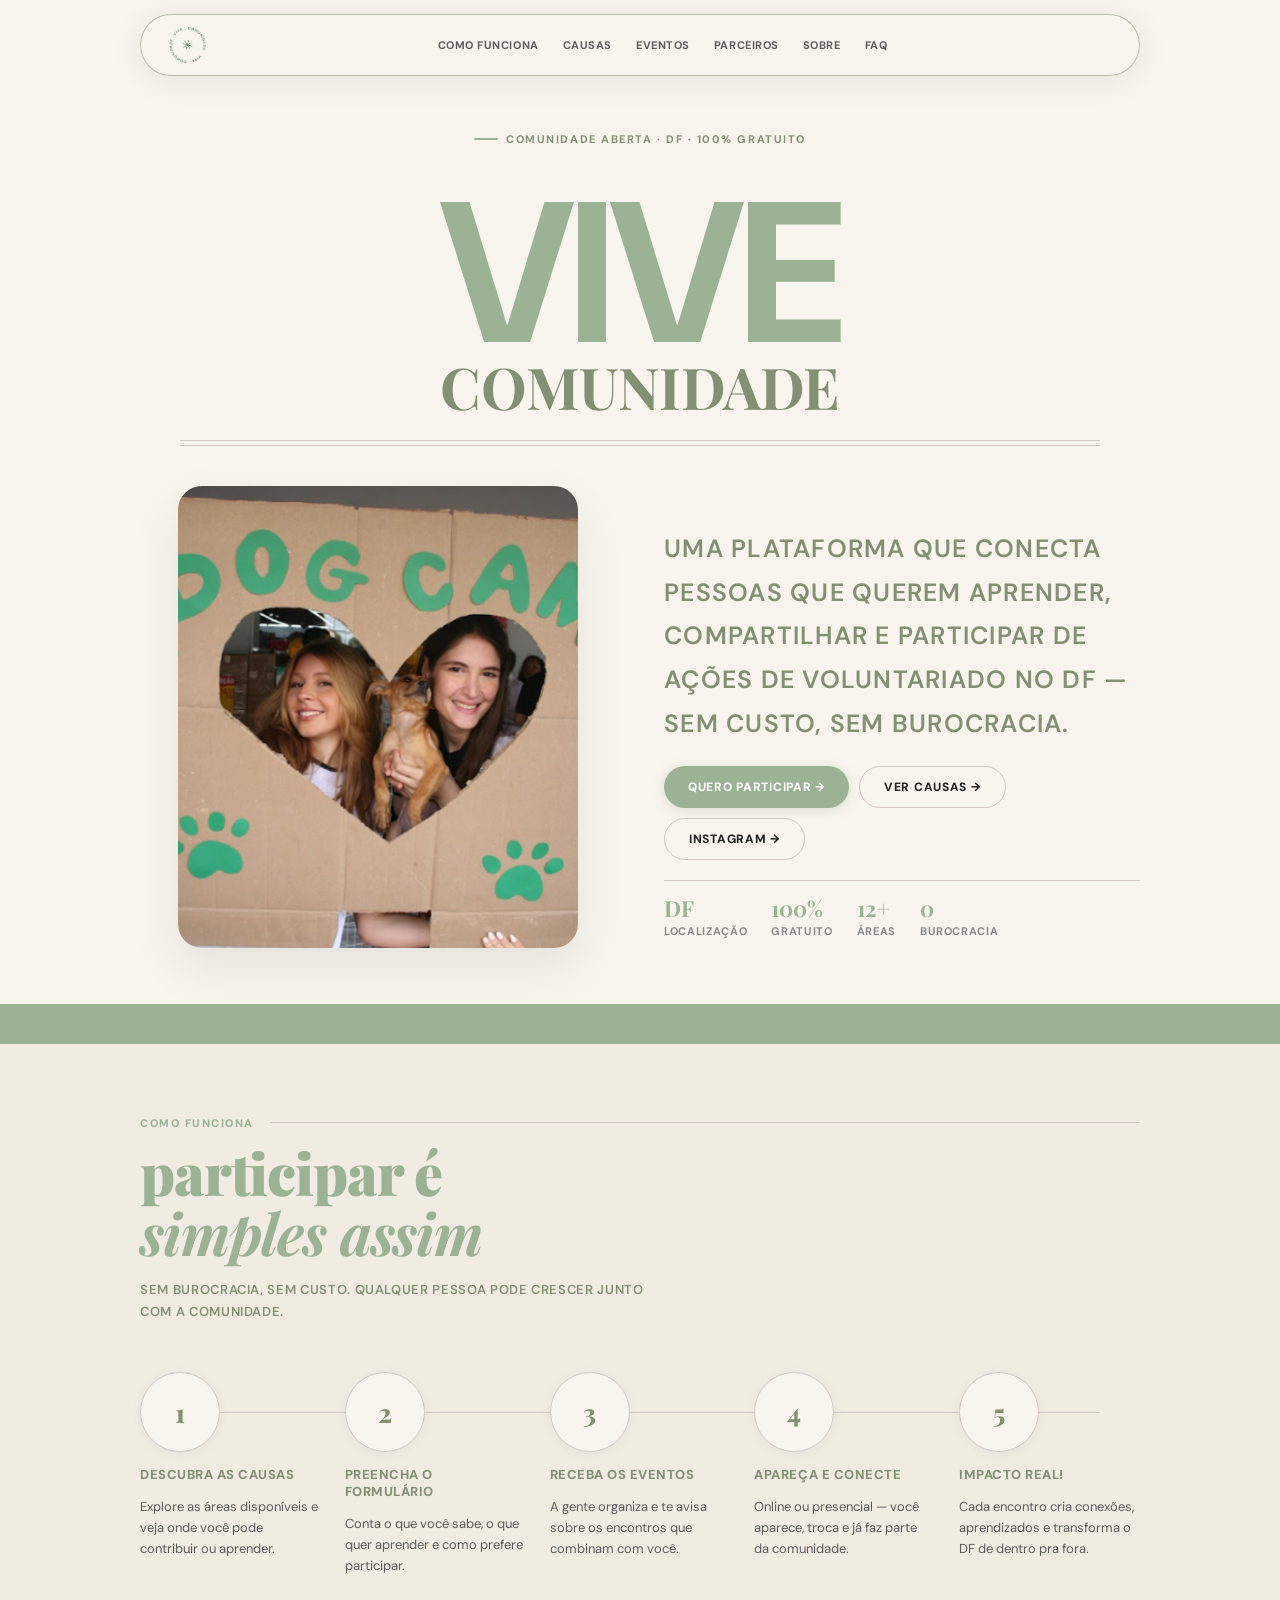
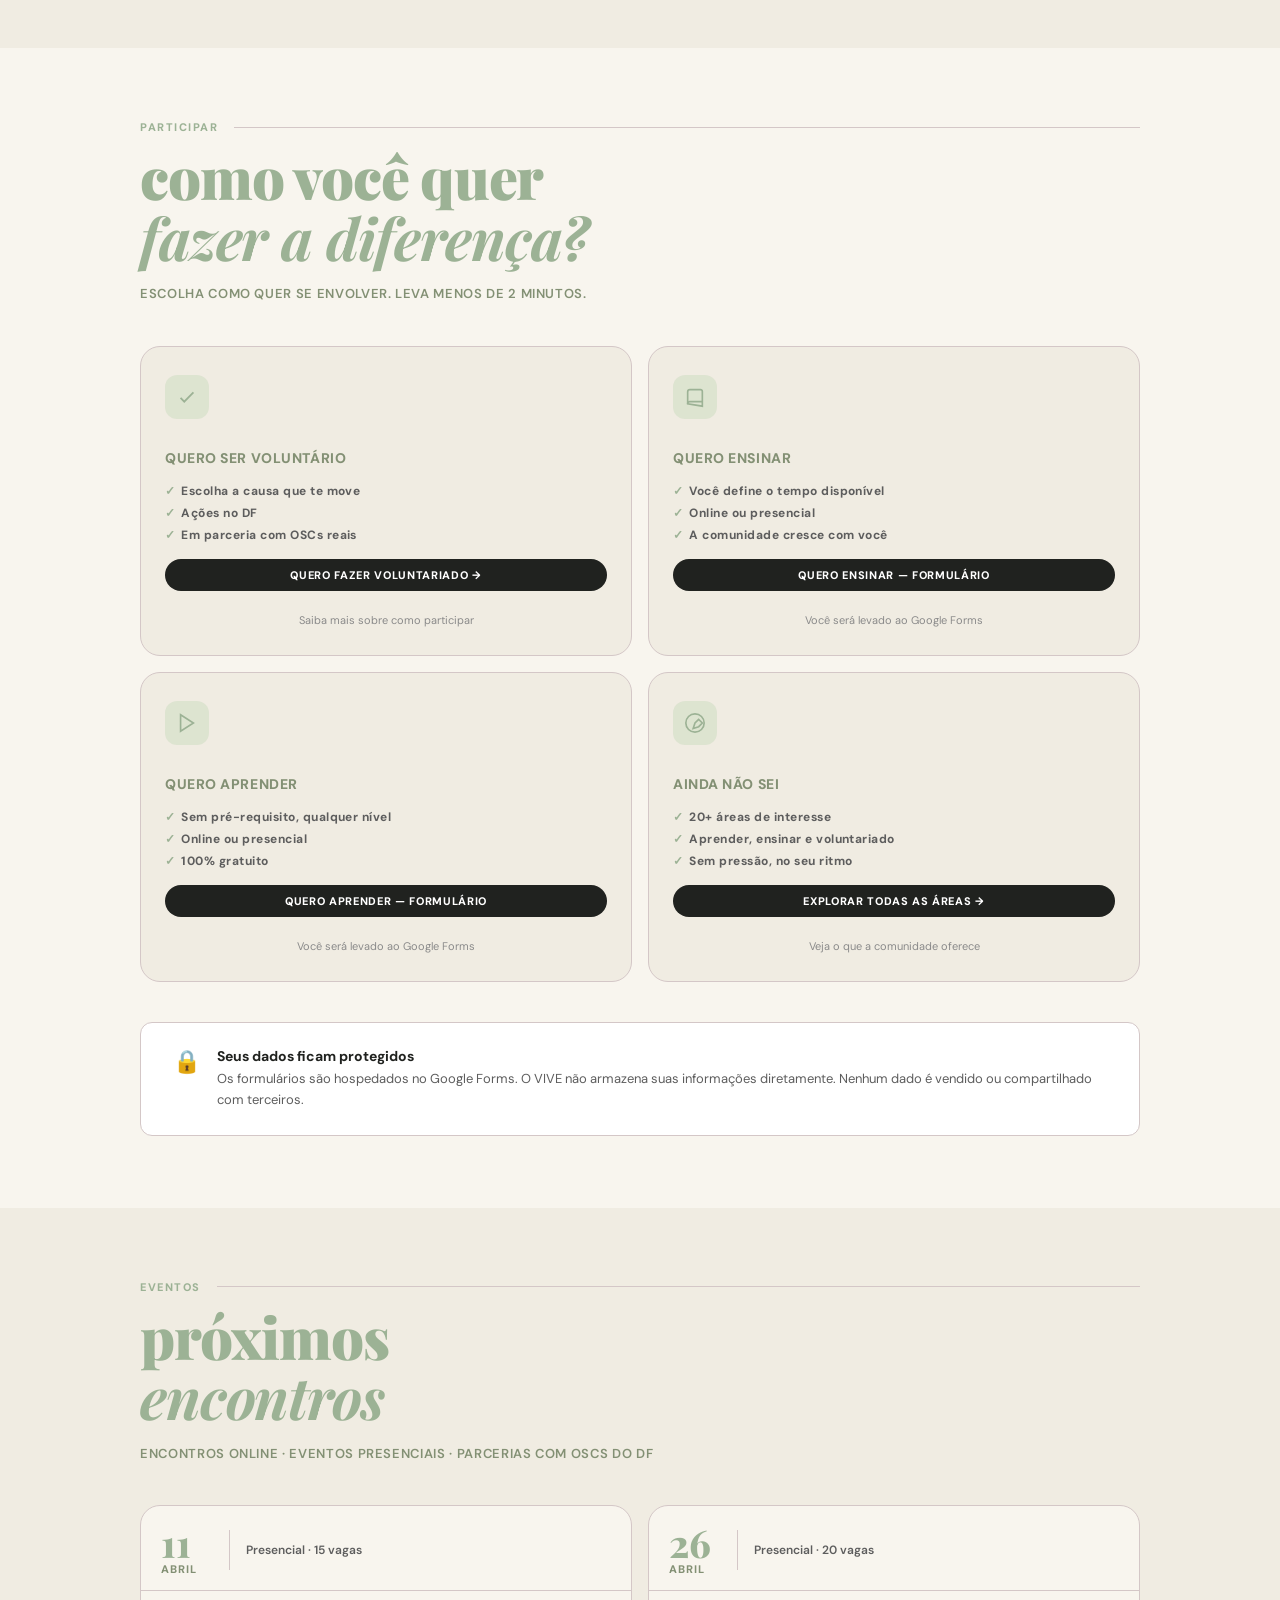
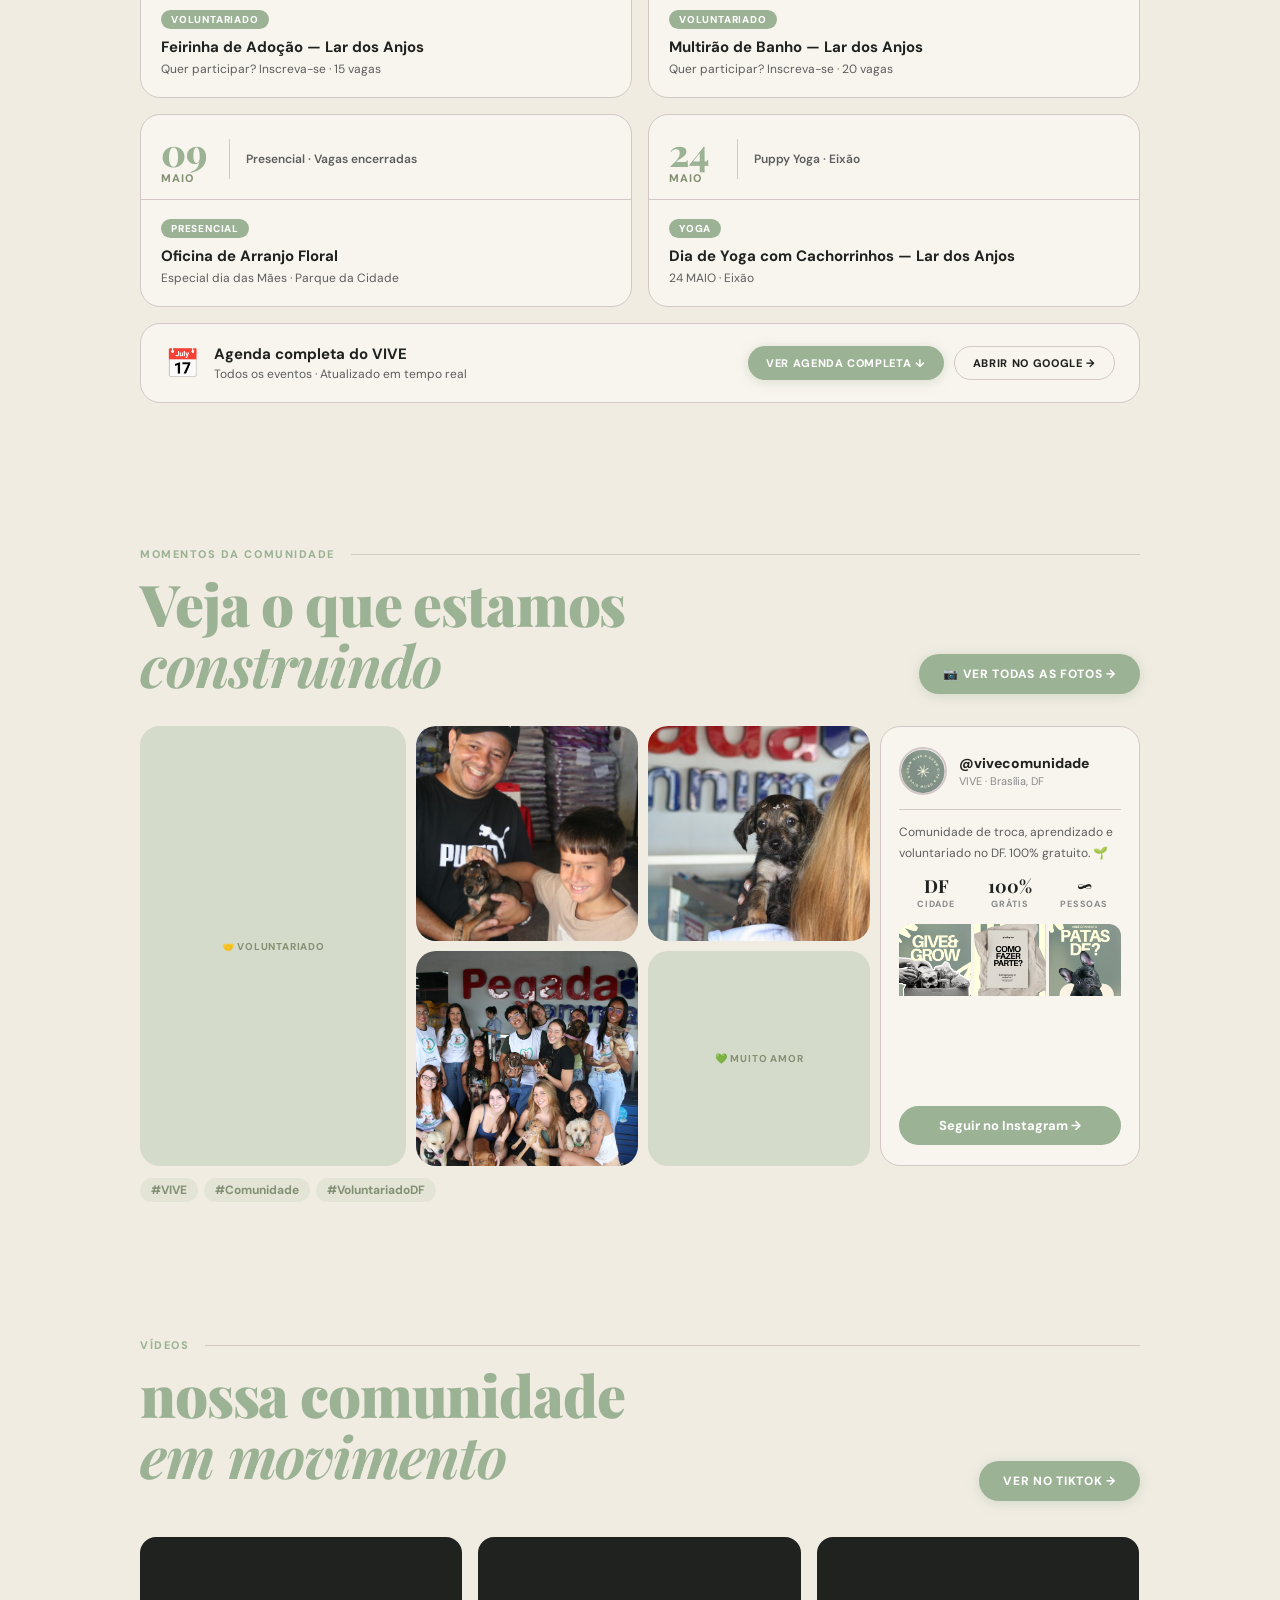
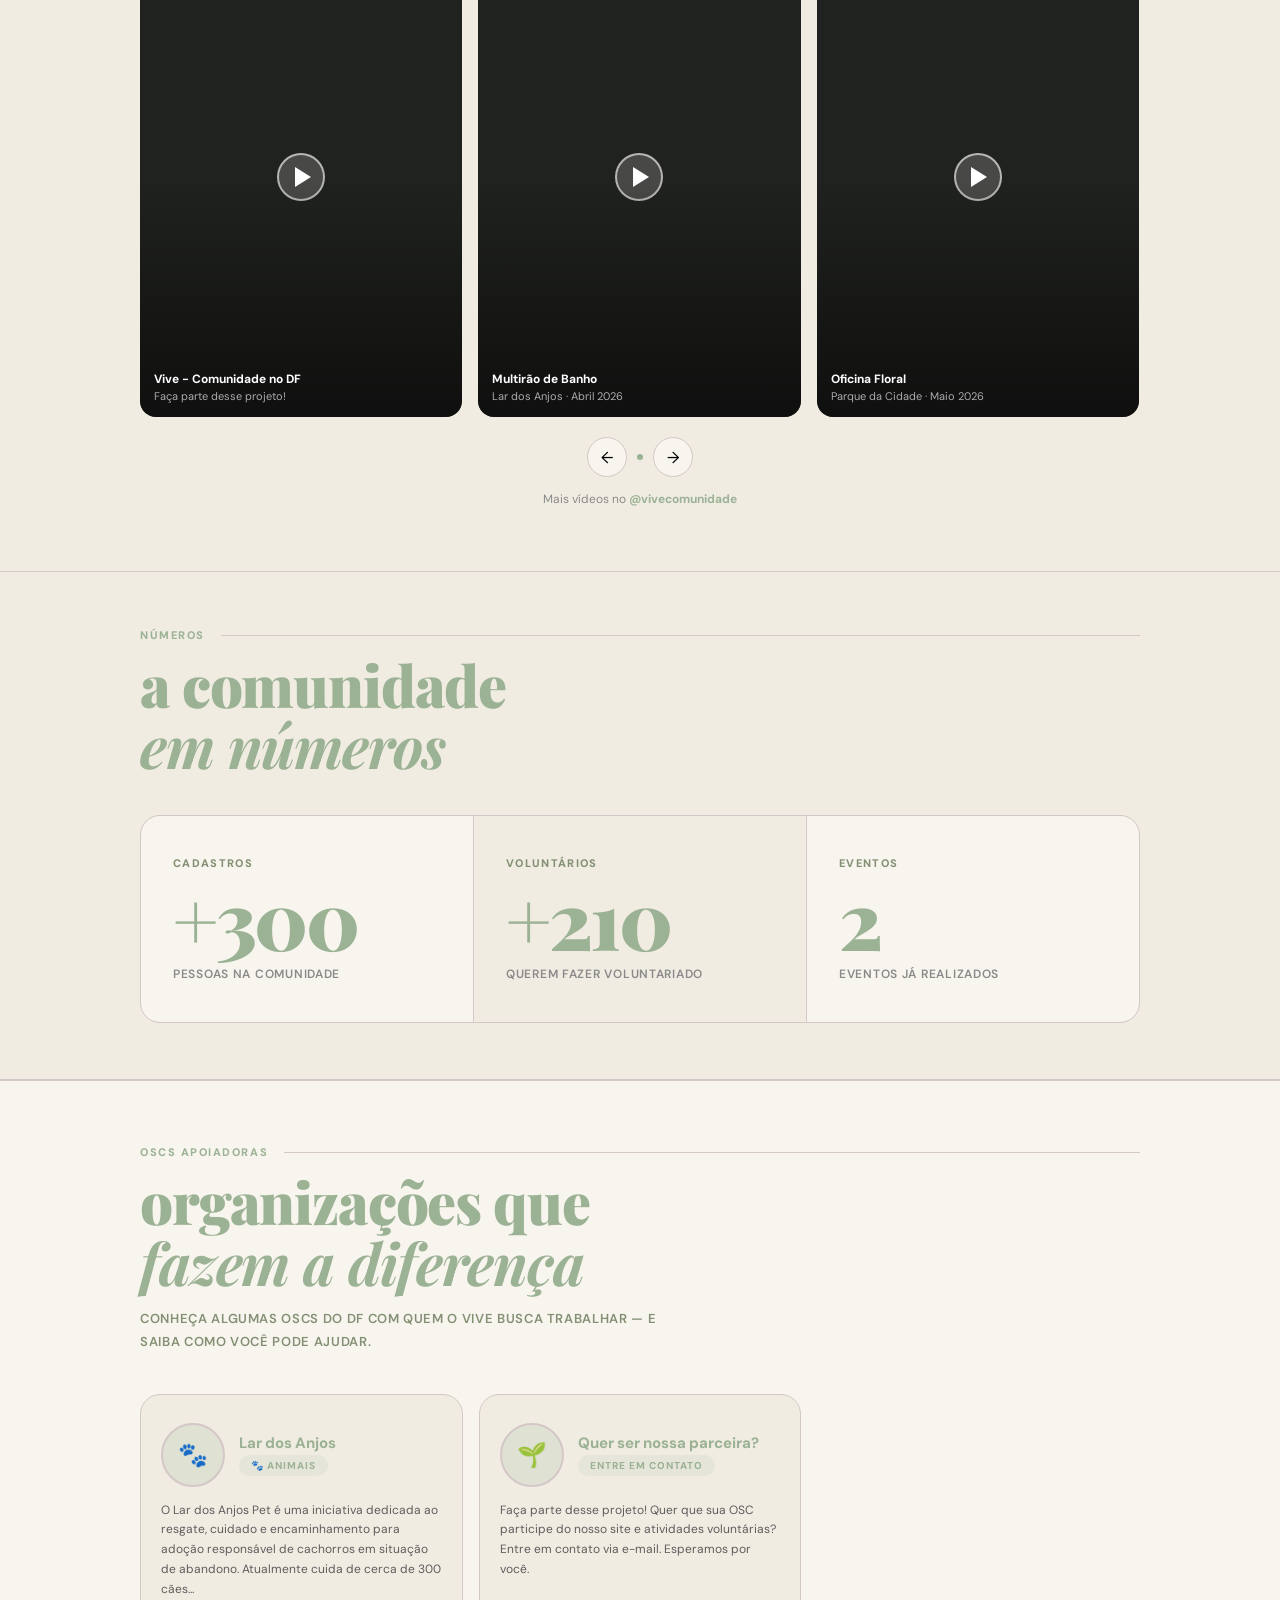
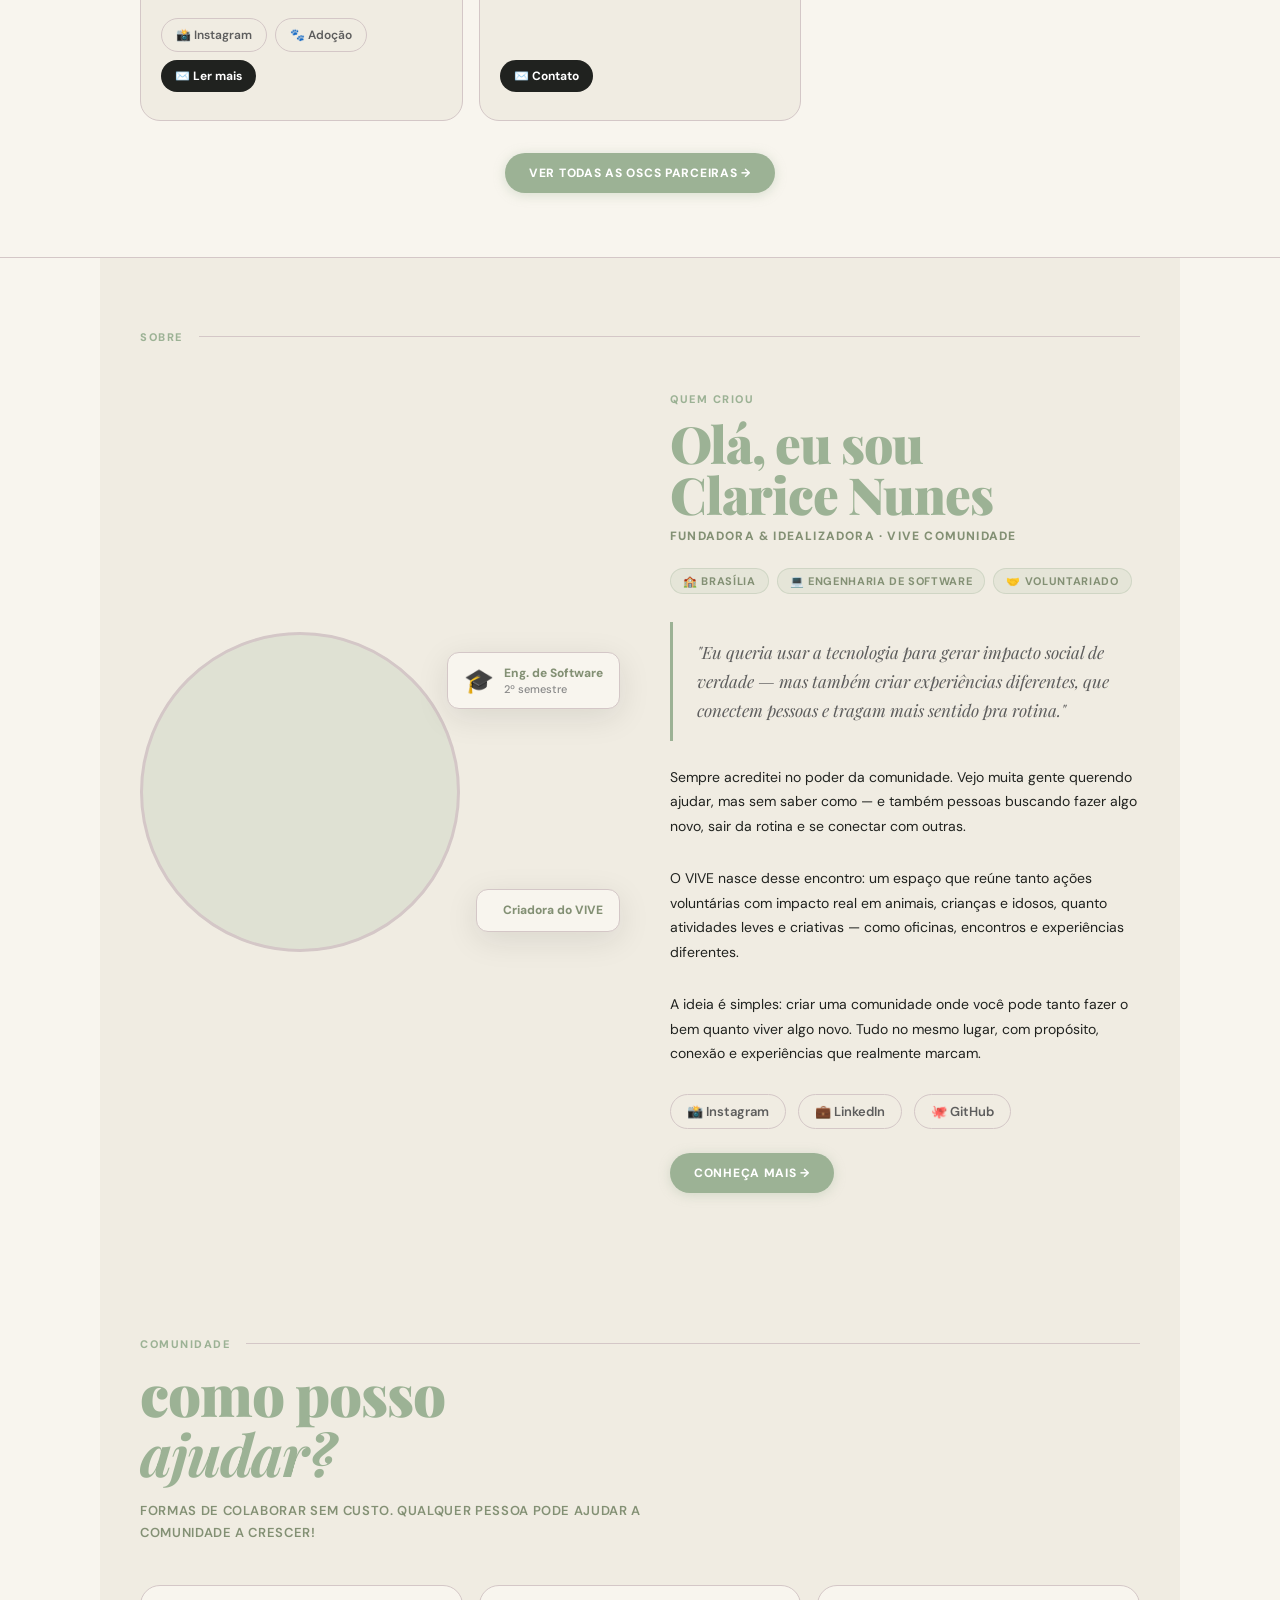
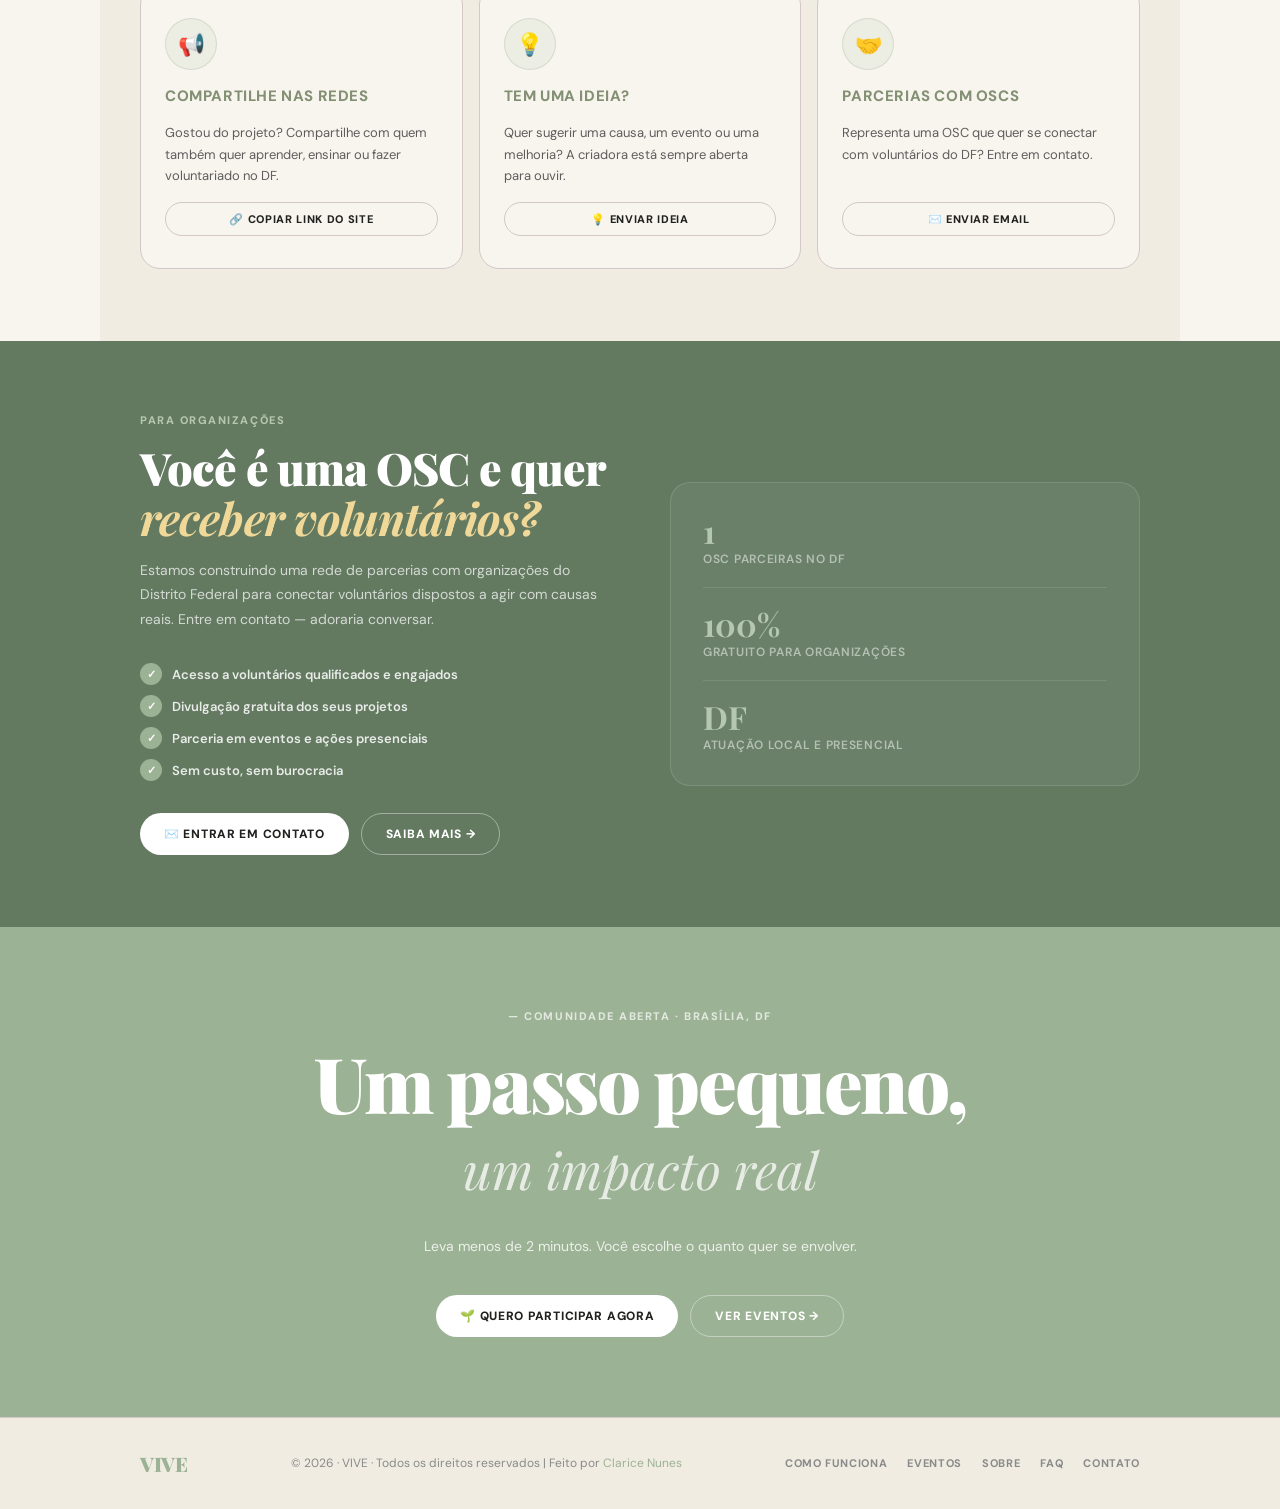
==== commit 4c7568b0: "mudando numeros" ====
--- a/index.html
+++ b/index.html
@@ -1202,12 +1202,12 @@
     <div class="numeros-grid" style="display: grid; grid-template-columns: repeat(3, 1fr); gap: 1px; background: var(--border); border: 1px solid var(--border); border-radius: var(--radius); overflow: hidden; margin-top: 40px;">
       <div style="background: var(--cream); padding: 40px 32px; display: flex; flex-direction: column; gap: 8px;">
         <span style="font-size: 11px; font-weight: 800; color: var(--green-dark); letter-spacing: .12em; text-transform: uppercase;">Cadastros</span>
-        <span style="font-family: 'Playfair Display', serif; font-size: clamp(52px, 7vw, 80px); font-weight: 900; color: var(--green); line-height: 1; letter-spacing: -0.03em;">+260</span> <!-- *** -->
+        <span style="font-family: 'Playfair Display', serif; font-size: clamp(52px, 7vw, 80px); font-weight: 900; color: var(--green); line-height: 1; letter-spacing: -0.03em;">+300</span> <!-- *** -->
         <span style="font-size: 12px; color: var(--text-light); font-weight: 600; text-transform: uppercase; letter-spacing: .06em;">pessoas na comunidade</span>
       </div>
       <div style="background: var(--cream-dark); padding: 40px 32px; display: flex; flex-direction: column; gap: 8px;">
         <span style="font-size: 11px; font-weight: 800; color: var(--green-dark); letter-spacing: .12em; text-transform: uppercase;">Voluntários</span>
-        <span style="font-family: 'Playfair Display', serif; font-size: clamp(52px, 7vw, 80px); font-weight: 900; color: var(--green); line-height: 1; letter-spacing: -0.03em;">+190</span> <!-- *** -->
+        <span style="font-family: 'Playfair Display', serif; font-size: clamp(52px, 7vw, 80px); font-weight: 900; color: var(--green); line-height: 1; letter-spacing: -0.03em;">+210</span> <!-- *** -->
         <span style="font-size: 12px; color: var(--text-light); font-weight: 600; text-transform: uppercase; letter-spacing: .06em;">querem fazer voluntariado</span>
       </div>
       <div style="background: var(--cream); padding: 40px 32px; display: flex; flex-direction: column; gap: 8px;">
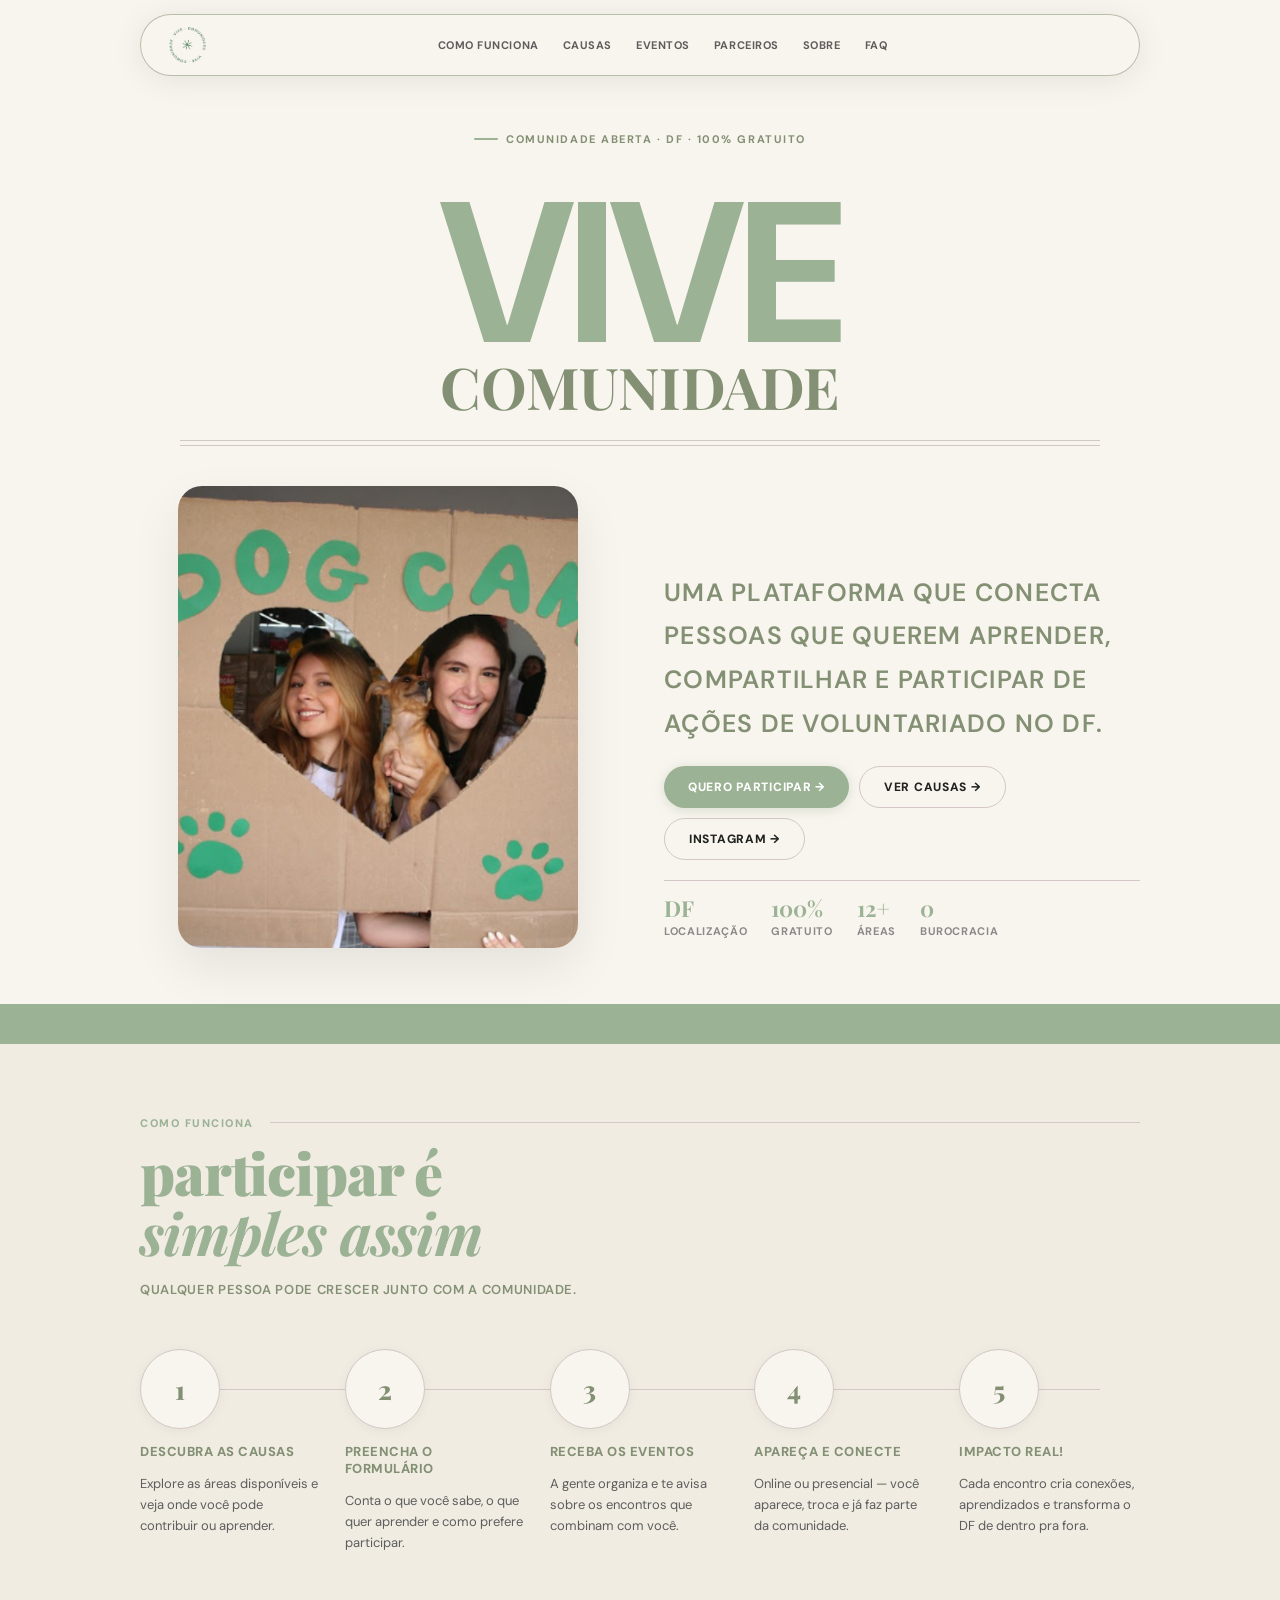
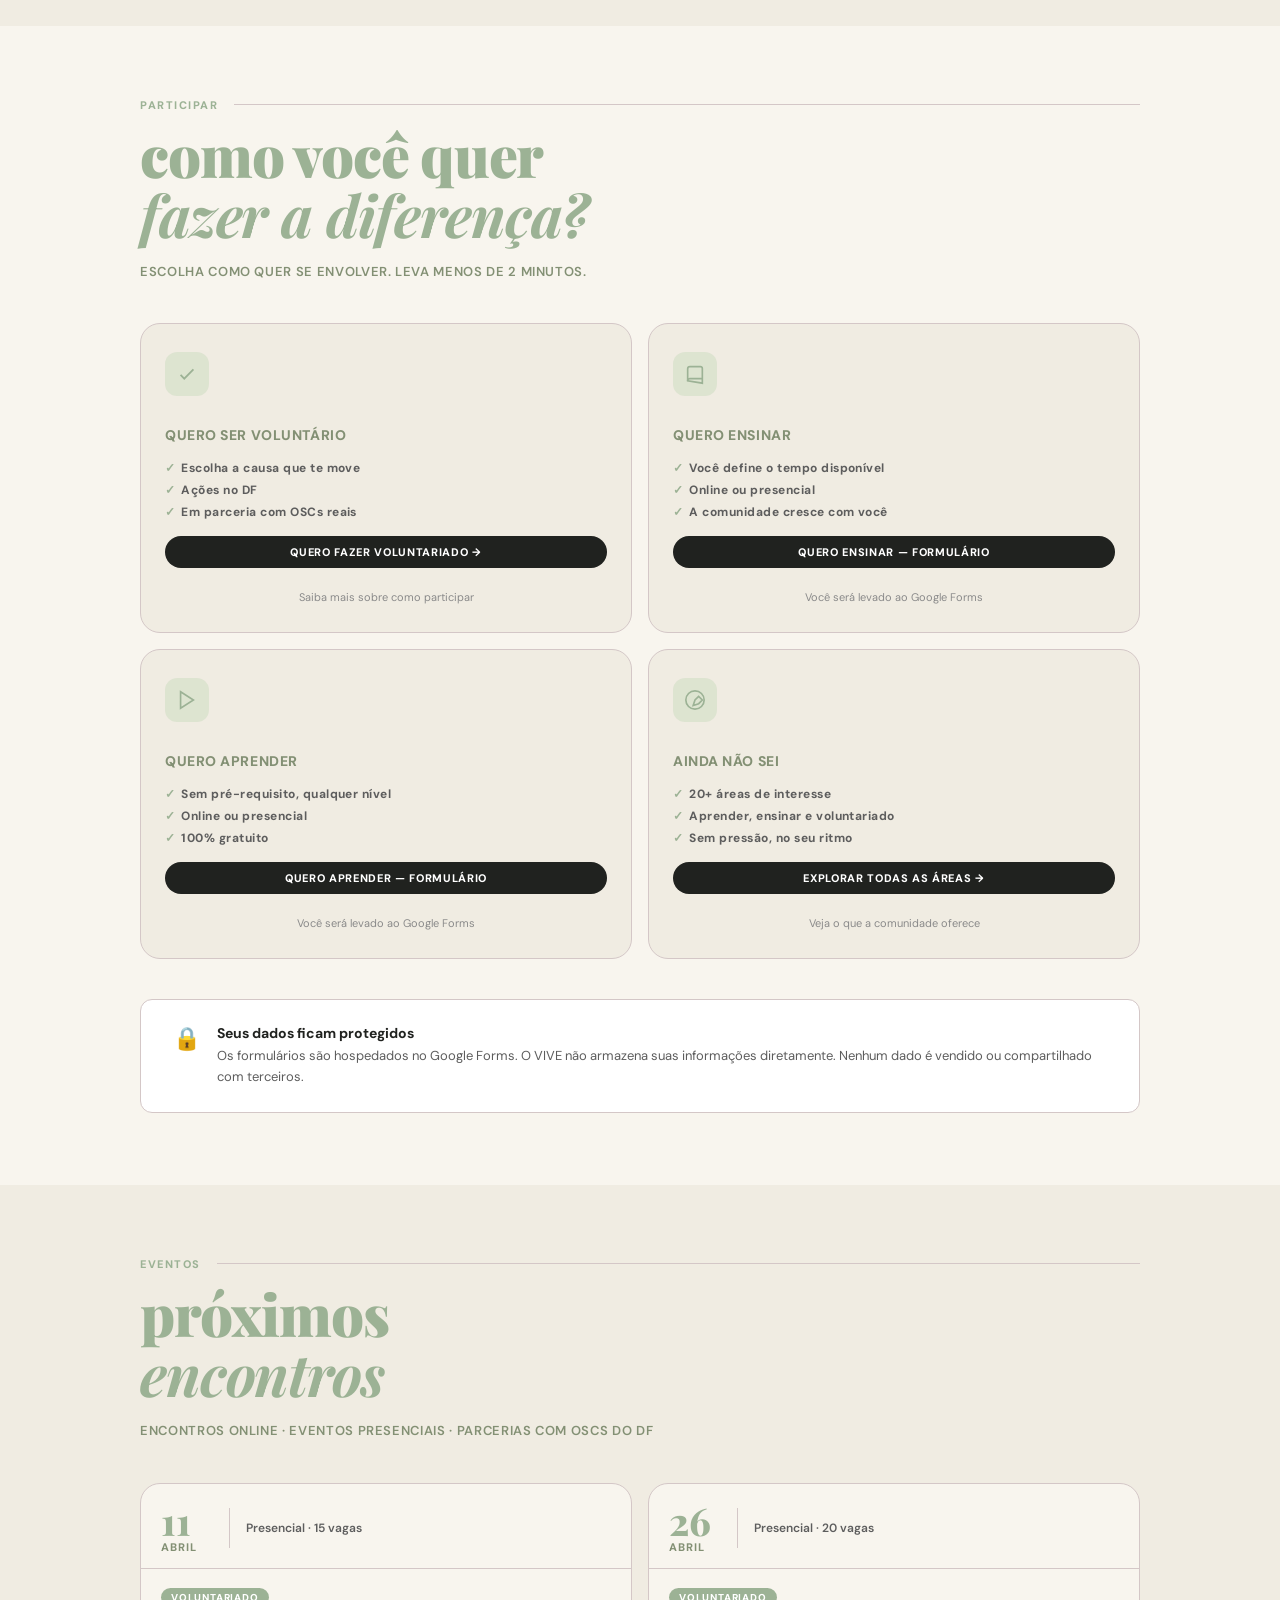
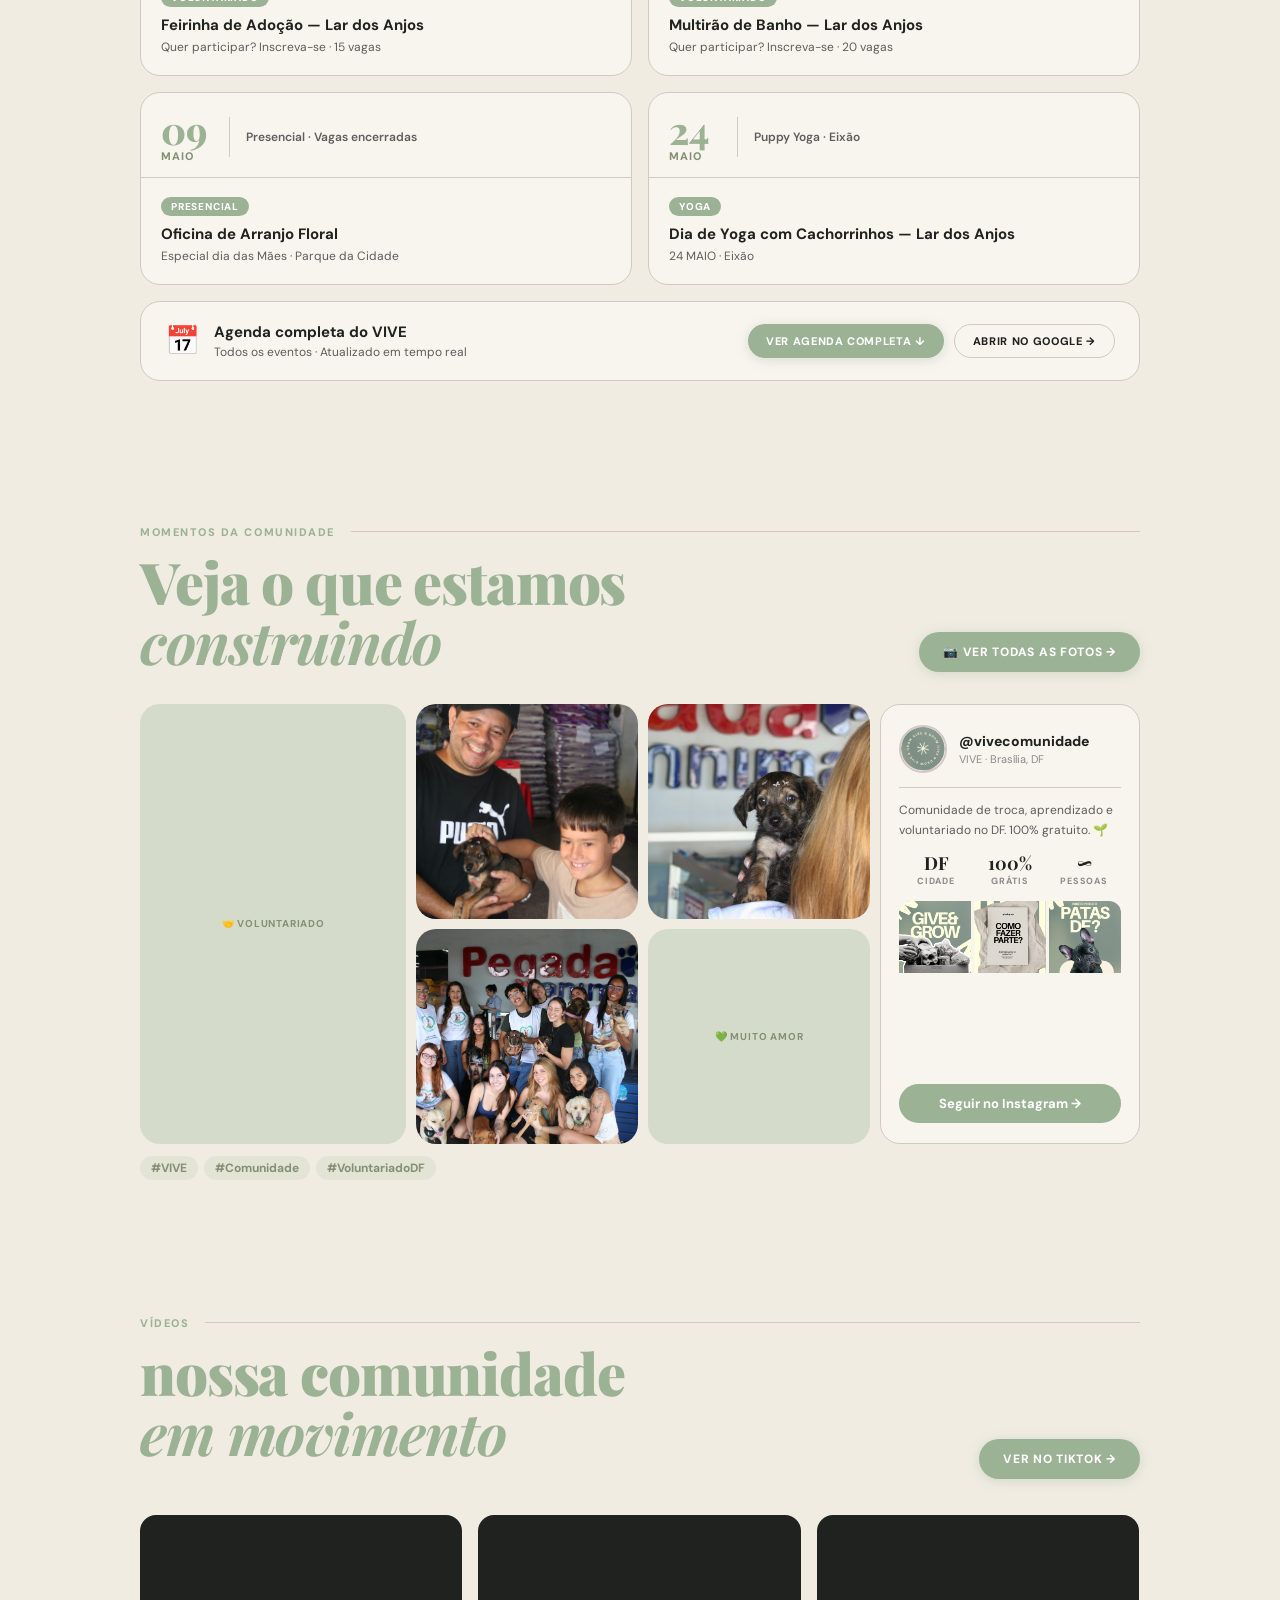
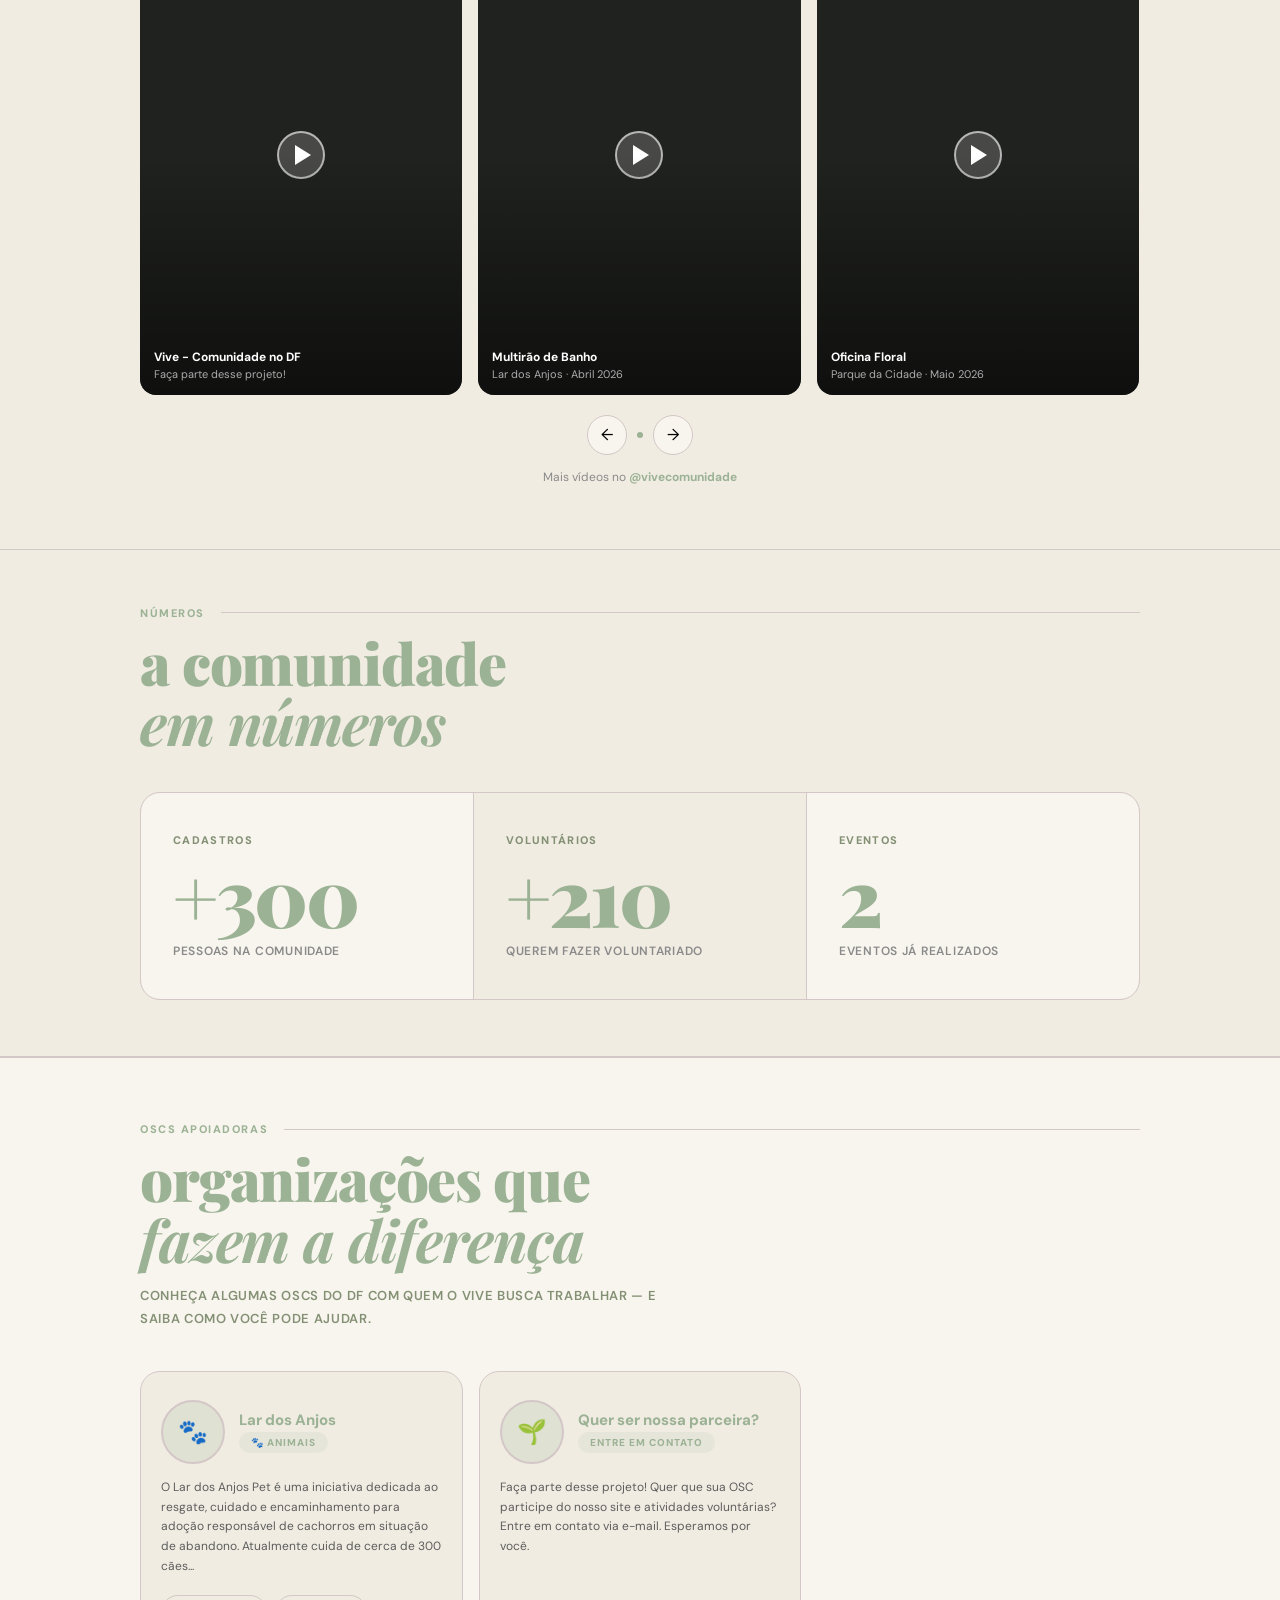
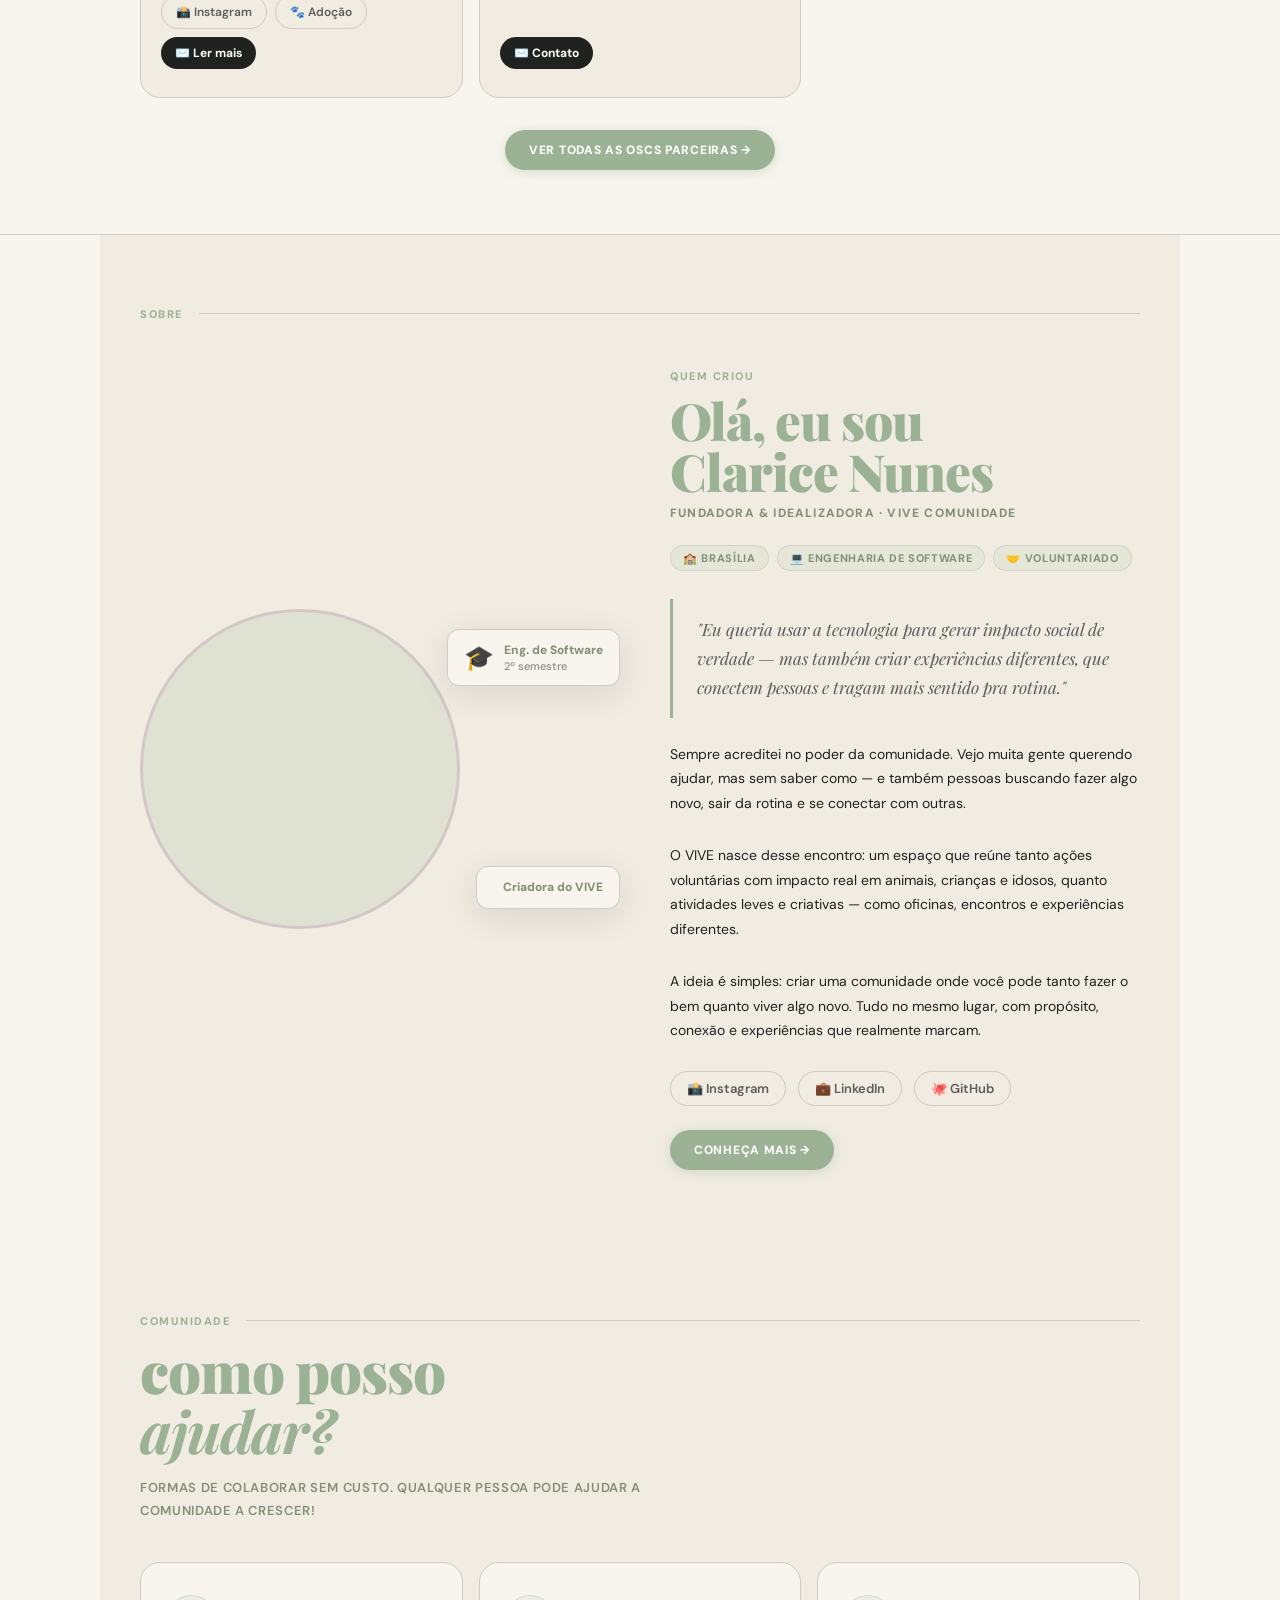
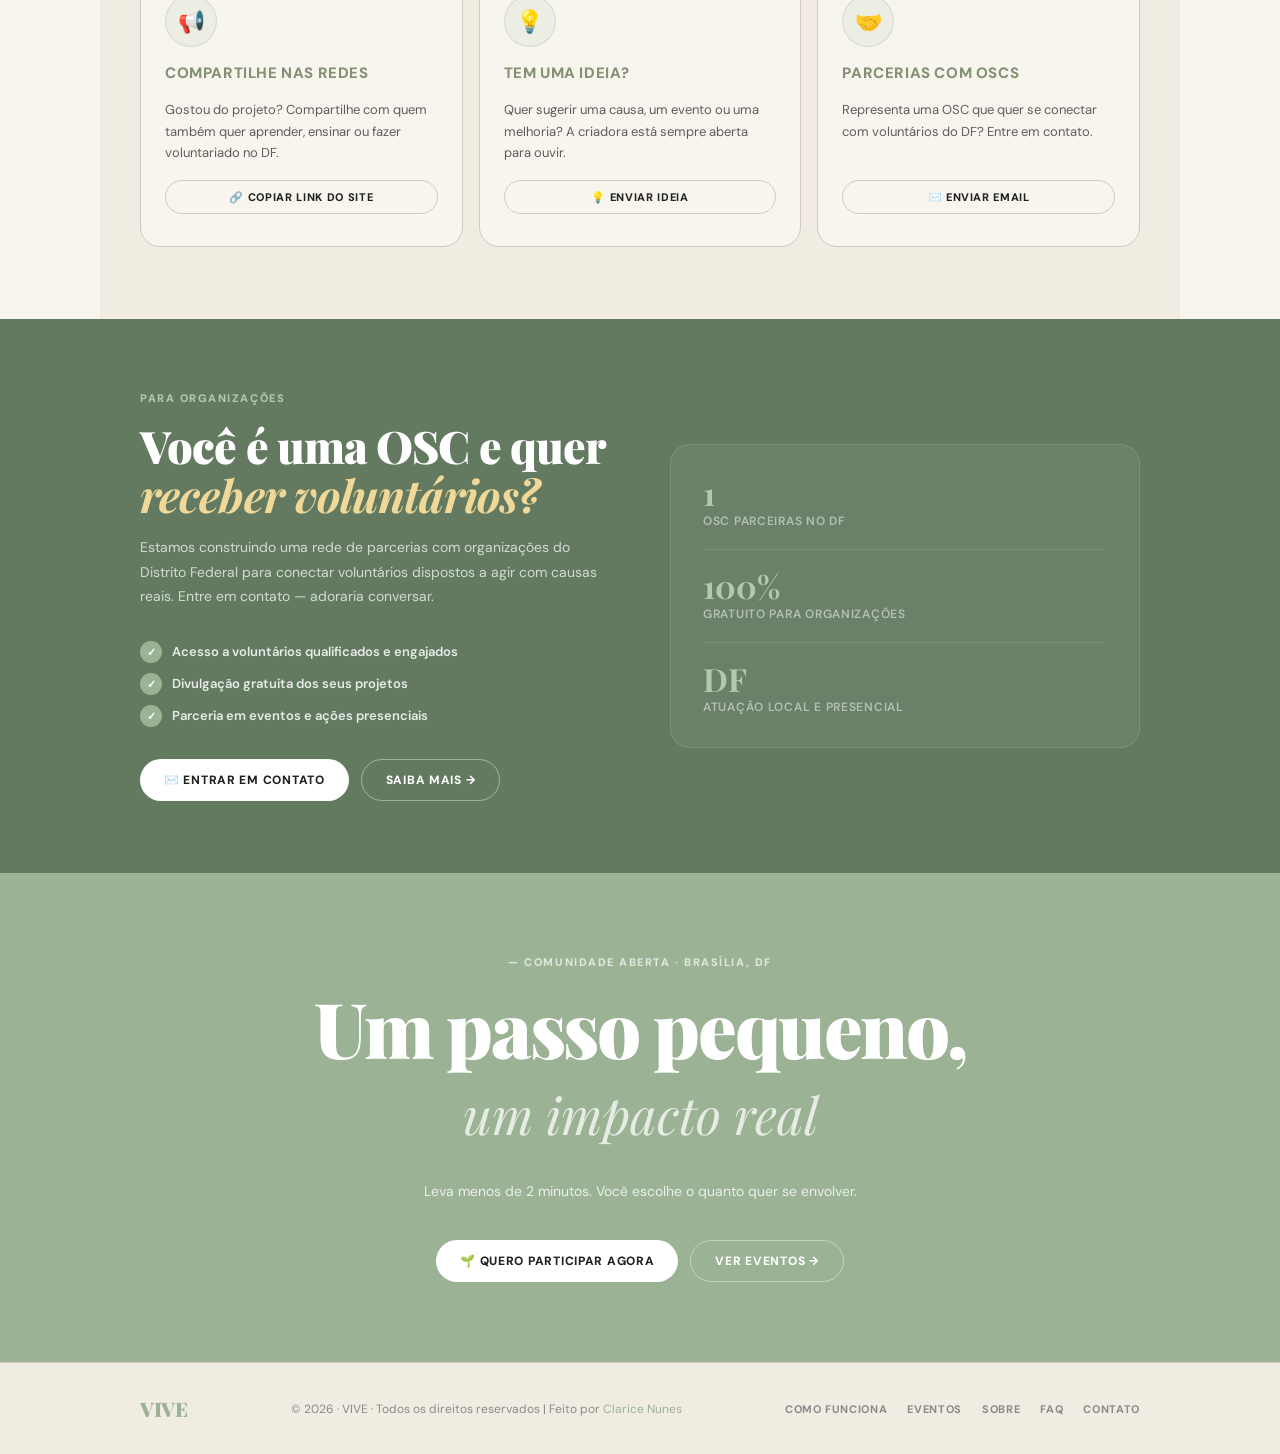
==== commit 3dff4a74: "Mudando faq e adicionando email do vive" ====
--- a/index.html
+++ b/index.html
@@ -758,7 +758,7 @@
     </div>
     <div class="hero-right">
       <p class="hero-desc">
-        Uma plataforma que conecta pessoas que querem aprender, compartilhar e participar de ações de voluntariado no DF — sem custo, sem burocracia.
+        Uma plataforma que conecta pessoas que querem aprender, compartilhar e participar de ações de voluntariado no DF.
       </p>
       <div class="hero-actions">
         <button class="btn btn-green" onclick="document.getElementById('causas').scrollIntoView({behavior:'smooth'})"> Quero participar →</button>
@@ -785,7 +785,7 @@
       <hr>
     </div>
     <div class="section-title">participar é<br><em>simples assim</em></div>
-    <p class="section-desc">Sem burocracia, sem custo. Qualquer pessoa pode crescer junto com a comunidade.</p>
+    <p class="section-desc">Qualquer pessoa pode crescer junto com a comunidade.</p>
     <div class="steps-grid">
       <div class="step"><div class="step-num">1</div><h3>Descubra as causas</h3><p>Explore as áreas disponíveis e veja onde você pode contribuir ou aprender.</p></div>
       <div class="step"><div class="step-num">2</div><h3>Preencha o formulário</h3><p>Conta o que você sabe, o que quer aprender e como prefere participar.</p></div>
@@ -1220,43 +1220,6 @@
 </div>
 
 
-
-<!--
-<section class="patas-section" id="patasdf">
-  <div class="patas-inner">
-    <div>
-      <p class="patas-tag">Uma causa dentro da comunidade</p>
-      <div class="patas-title">PatasDF —<br><em>reencontrando animais perdidos no DF</em></div>
-      <p class="patas-desc">O PatasDF ajuda a reencontrar animais perdidos no Distrito Federal e reúne indicações de ONGs para quem quer apoiar a causa animal. Sem burocracia, sem custo.</p>
-      <div class="patas-pills">
-        <span class="patas-pill">😢 Perdi meu animal</span>
-        <span class="patas-pill">🐾 Encontrei um animal</span>
-      </div>
-      <div class="patas-actions">
-        <a href="patasdf.html" class="btn-gold">🐾 Acessar o PatasDF →</a>
-        <a href="voluntariado.html" class="btn-gold">🏥 OSCs para apoiar →</a>
-      </div>
-    </div>
-    <div class="patas-cards" id="patasMini">
-      <div class="patas-mini" style="justify-content:center;padding:2rem;">
-        <div style="font-size:1.5rem;margin-right:12px;">🐾</div>
-        <div><div class="pm-name">Carregando animais...</div><div class="pm-sub">Buscando dados da comunidade</div></div>
-      </div>
-      <div class="patas-mini">
-        <div class="pm-icon">🏥</div>
-        <div><div class="pm-name">OSCs para apoiar</div><div class="pm-sub">6 organizações do DF mapeadas</div></div>
-        <span class="pm-badge">Ver lista</span>
-      </div>
-      <div class="patas-mini" style="background:rgba(196,146,42,0.1);border-color:rgba(196,146,42,0.25);">
-        <div class="pm-icon">🐾</div>
-        <div><div class="pm-name">Acessar o PatasDF</div><div class="pm-sub">Perdidos, encontrados e ONGs</div></div>
-        <a href="patasdf.html" style="margin-left:auto;background:var(--gold);color:white;font-size:11px;font-weight:700;padding:6px 14px;border-radius:100px;text-decoration:none;white-space:nowrap;">Entrar →</a>
-      </div>
-    </div>
-  </div>
-</section>
--->
-
 <div class="ongs-apoiadoras" id="parceiros">
   <div class="section" style="padding-top:64px;padding-bottom:64px;">
     <div class="section-header">
@@ -1303,7 +1266,7 @@
         </div>
         <p>Faça parte desse projeto! Quer que sua OSC participe do nosso site e atividades voluntárias? Entre em contato via e-mail. Esperamos por você.</p>
         <div class="ong-card-actions">
-          <a href="mailto:euclaricenunes@gmail.com" class="btn-ong-primary">✉️ Contato</a>
+          <a href="mailto:vivecomunidade.co@gmail.com" class="btn-ong-primary">✉️ Contato</a>
         </div>
       </div>
     </div>
@@ -1395,7 +1358,7 @@
       <div class="icon">🤝</div>
       <h3>Parcerias com OSCs</h3>
       <p>Representa uma OSC que quer se conectar com voluntários do DF? Entre em contato.</p>
-      <a class="btn btn-outline btn-sm" href="mailto:euclaricenunes@gmail.com">✉️ Enviar email</a>
+      <a class="btn btn-outline btn-sm" href="mailto:vivecomunidade.co@gmail.com">✉️ Enviar email</a>
     </div>
   </div>
 </section>
@@ -1411,10 +1374,9 @@
         <li>Acesso a voluntários qualificados e engajados</li>
         <li>Divulgação gratuita dos seus projetos</li>
         <li>Parceria em eventos e ações presenciais</li>
-        <li>Sem custo, sem burocracia</li>
       </ul>
       <div class="ong-actions">
-        <a href="mailto:euclaricenunes@gmail.com" class="btn btn-white-inv">✉️ Entrar em contato</a>
+        <a href="mailto:vivecomunidade.co@gmail.com" class="btn btn-white-inv">✉️ Entrar em contato</a>
         <a href="voluntariado.html" class="btn btn-white-ghost">Saiba mais →</a>
       </div>
     </div>
@@ -1449,7 +1411,7 @@
       <a href="#eventos">Eventos</a>
       <a href="#sobre">Sobre</a>
       <a href="faq.html">FAQ</a>
-      <a href="mailto:euclaricenunes@gmail.com">Contato</a>
+      <a href="mailto:vivecomunidade.co@gmail.com">Contato</a>
     </div>
   </div>
 </div>
